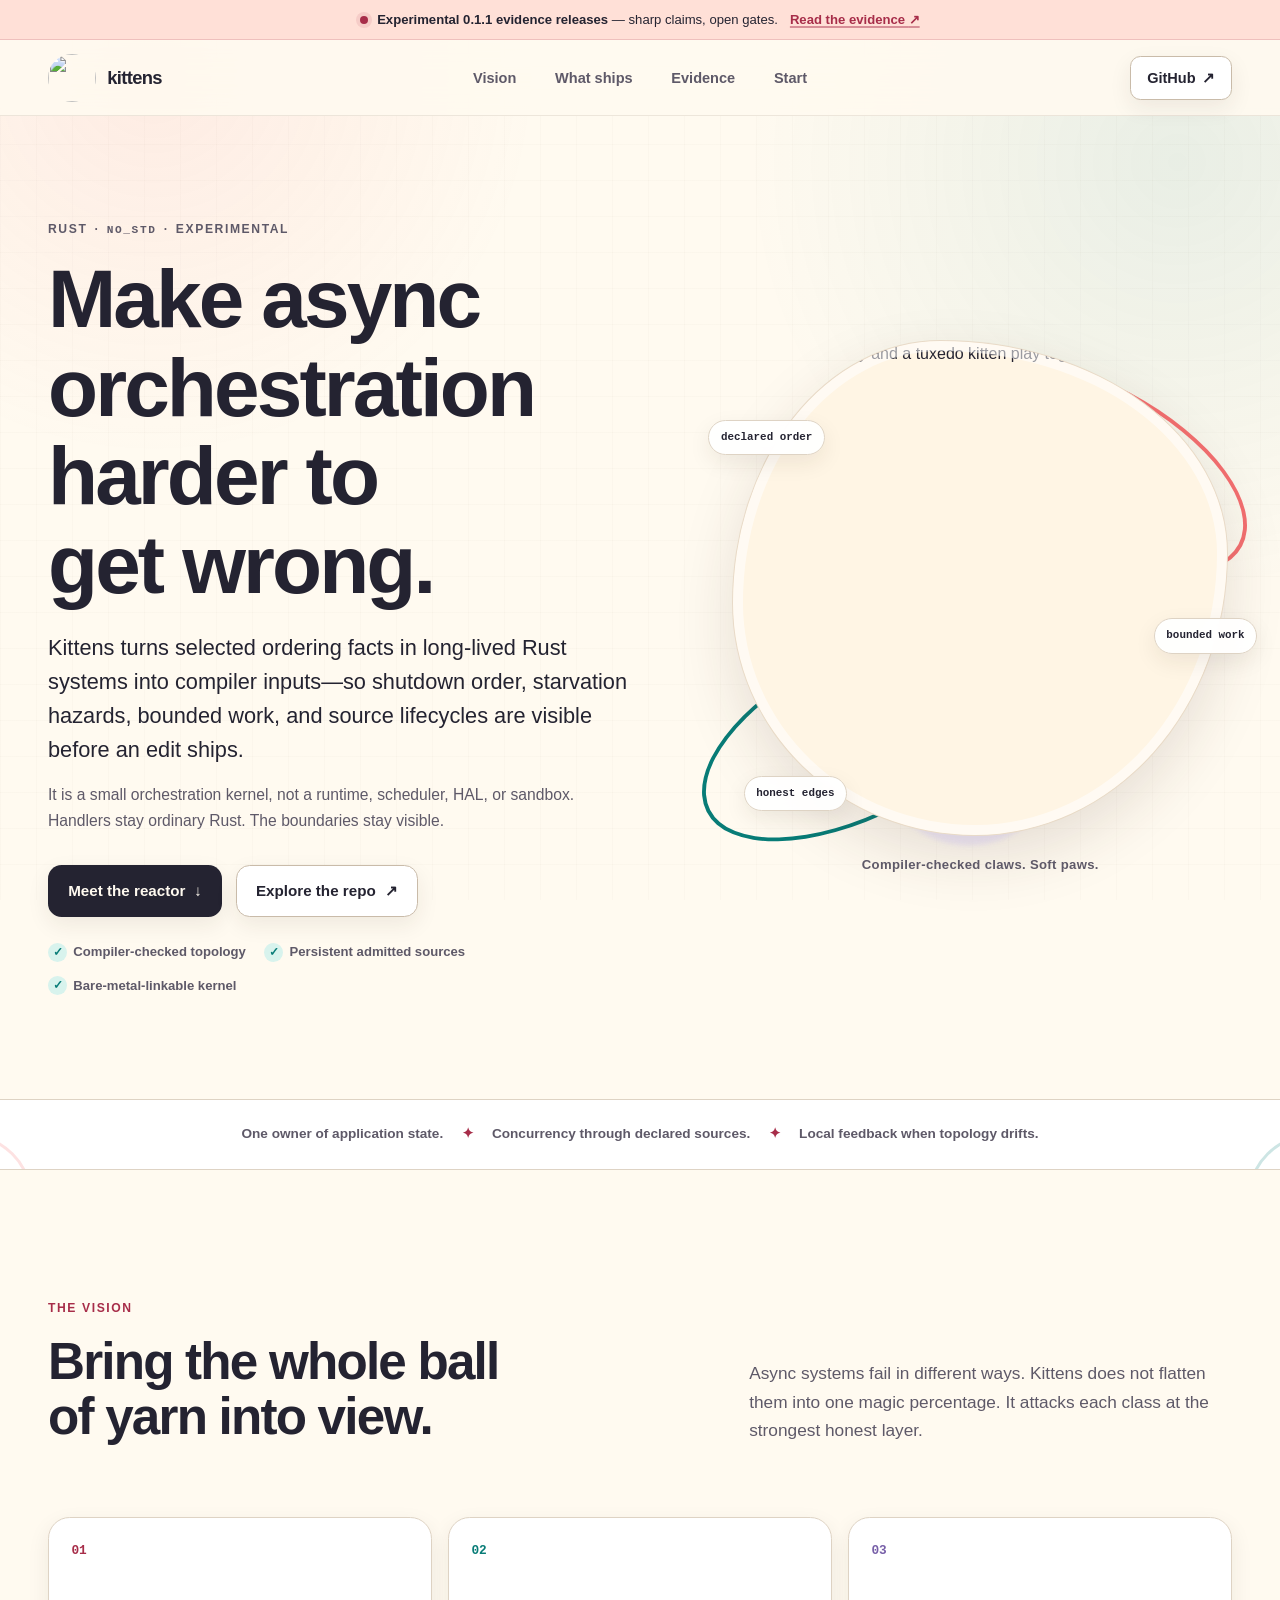
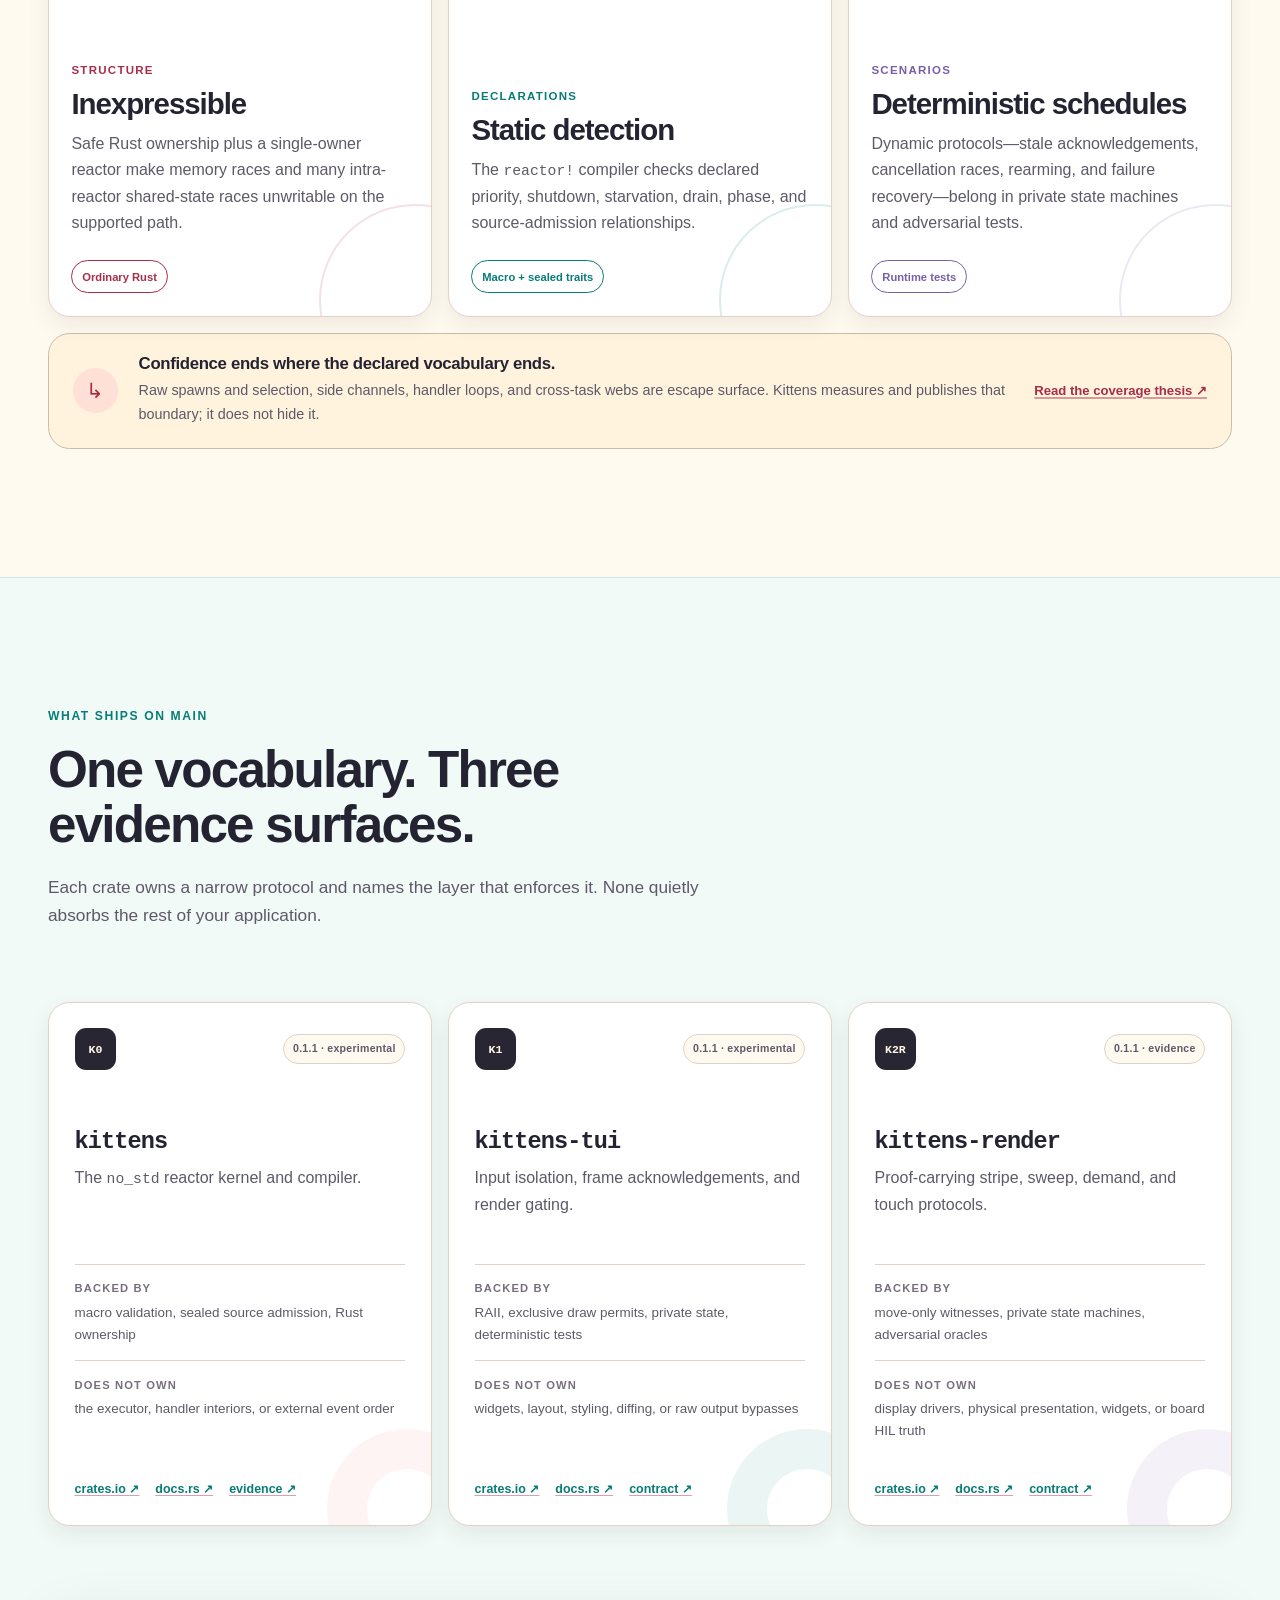
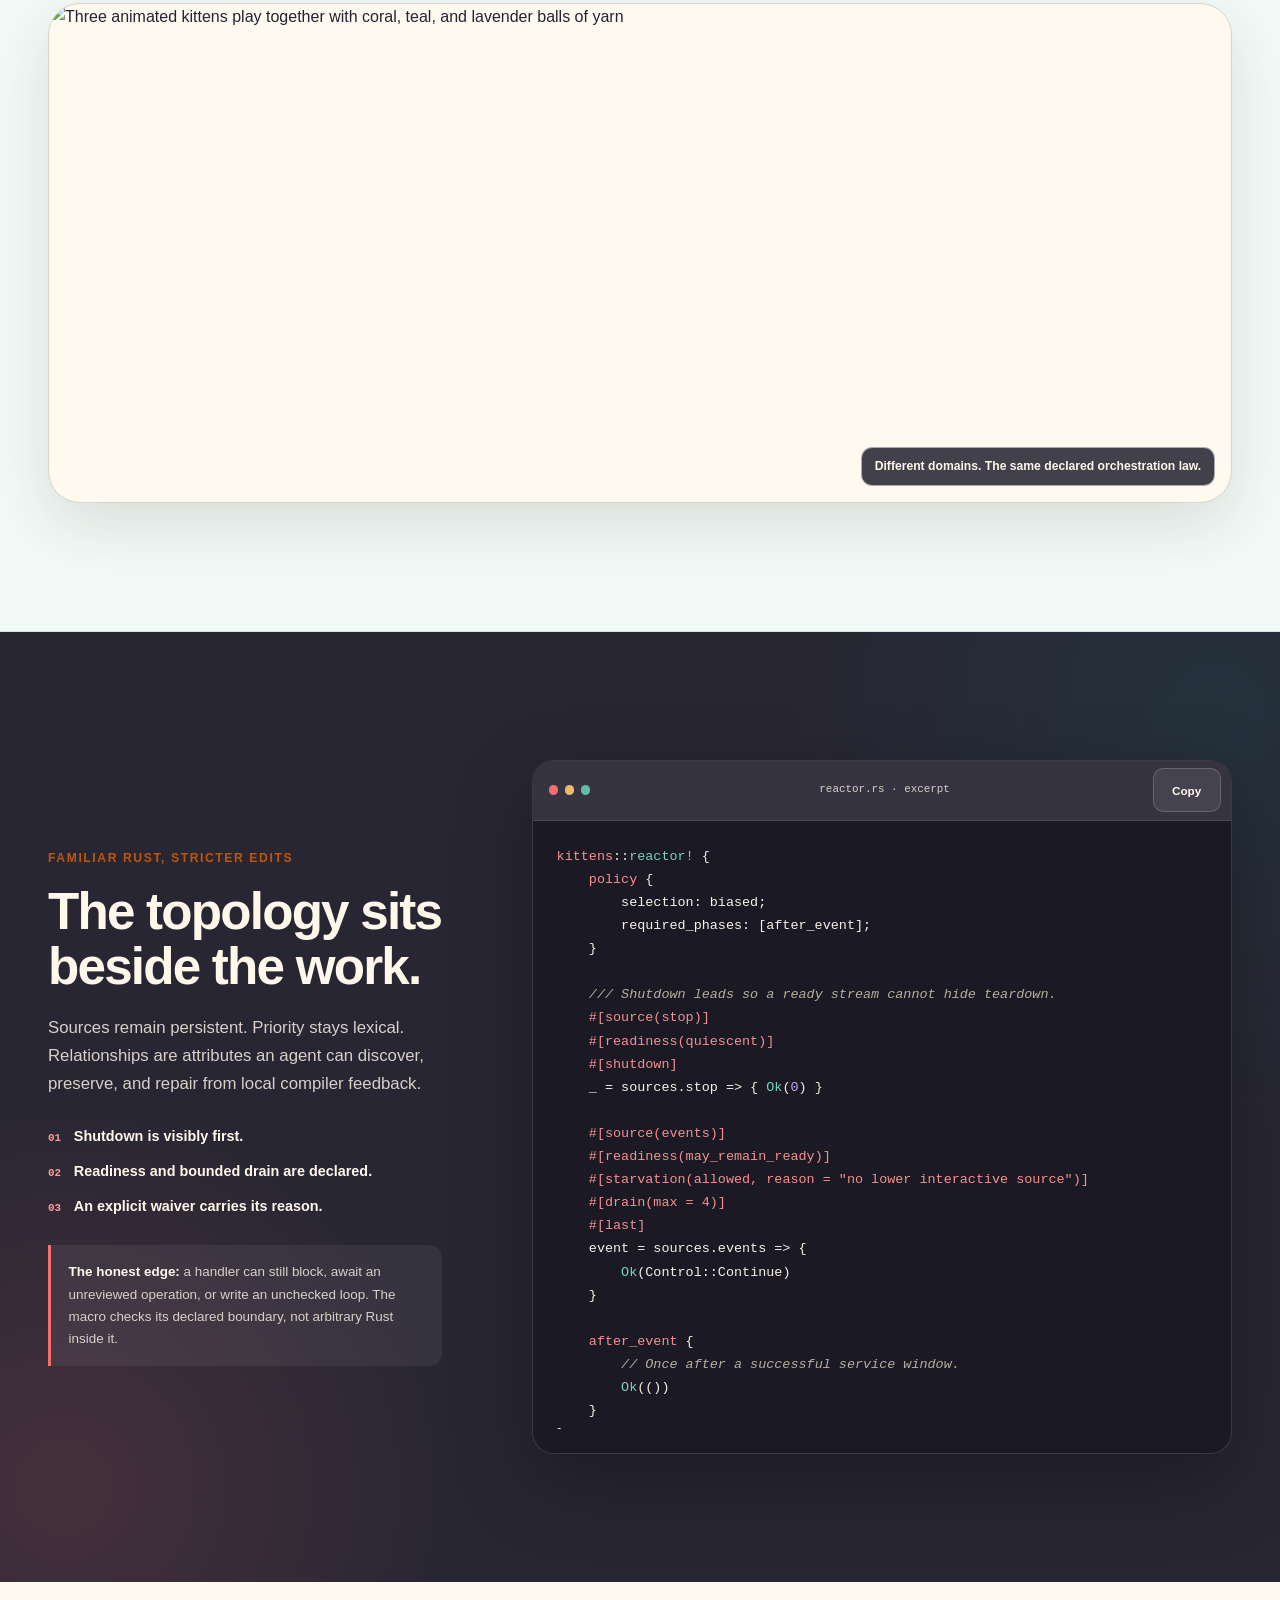
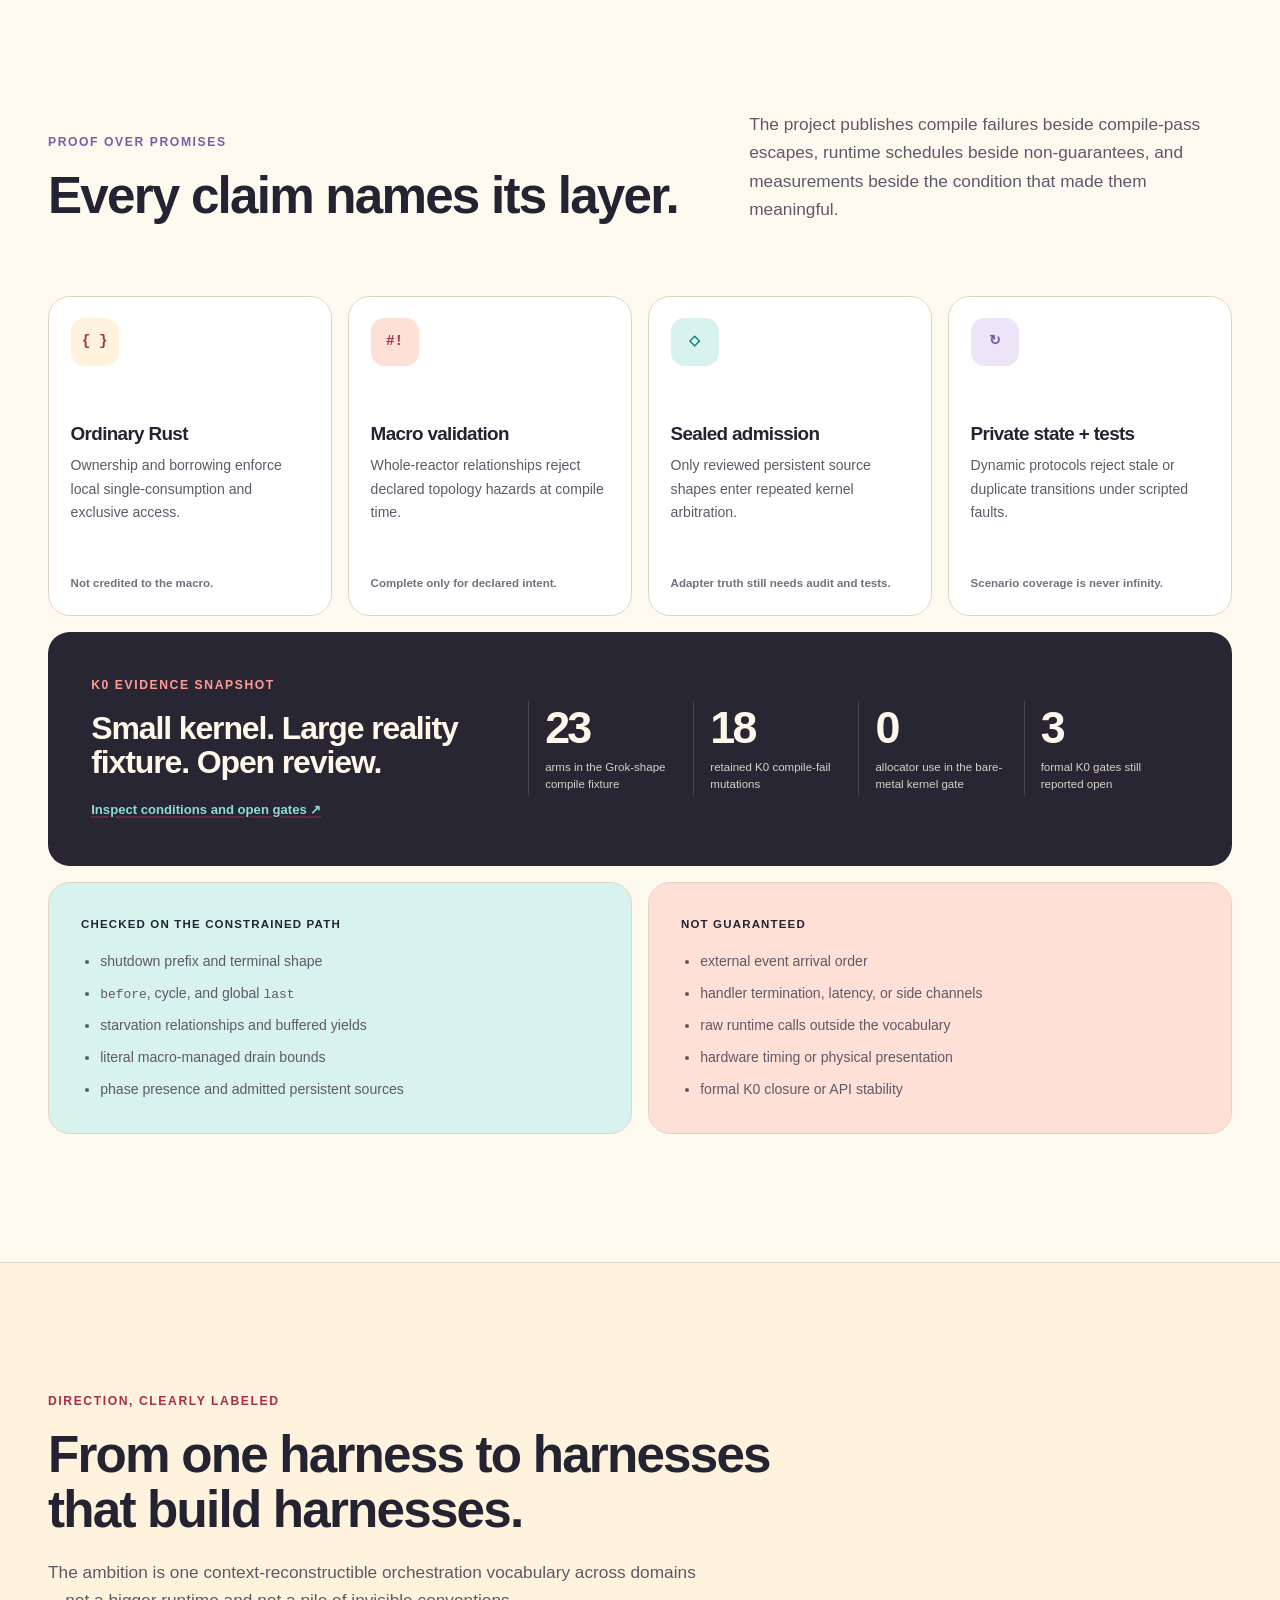
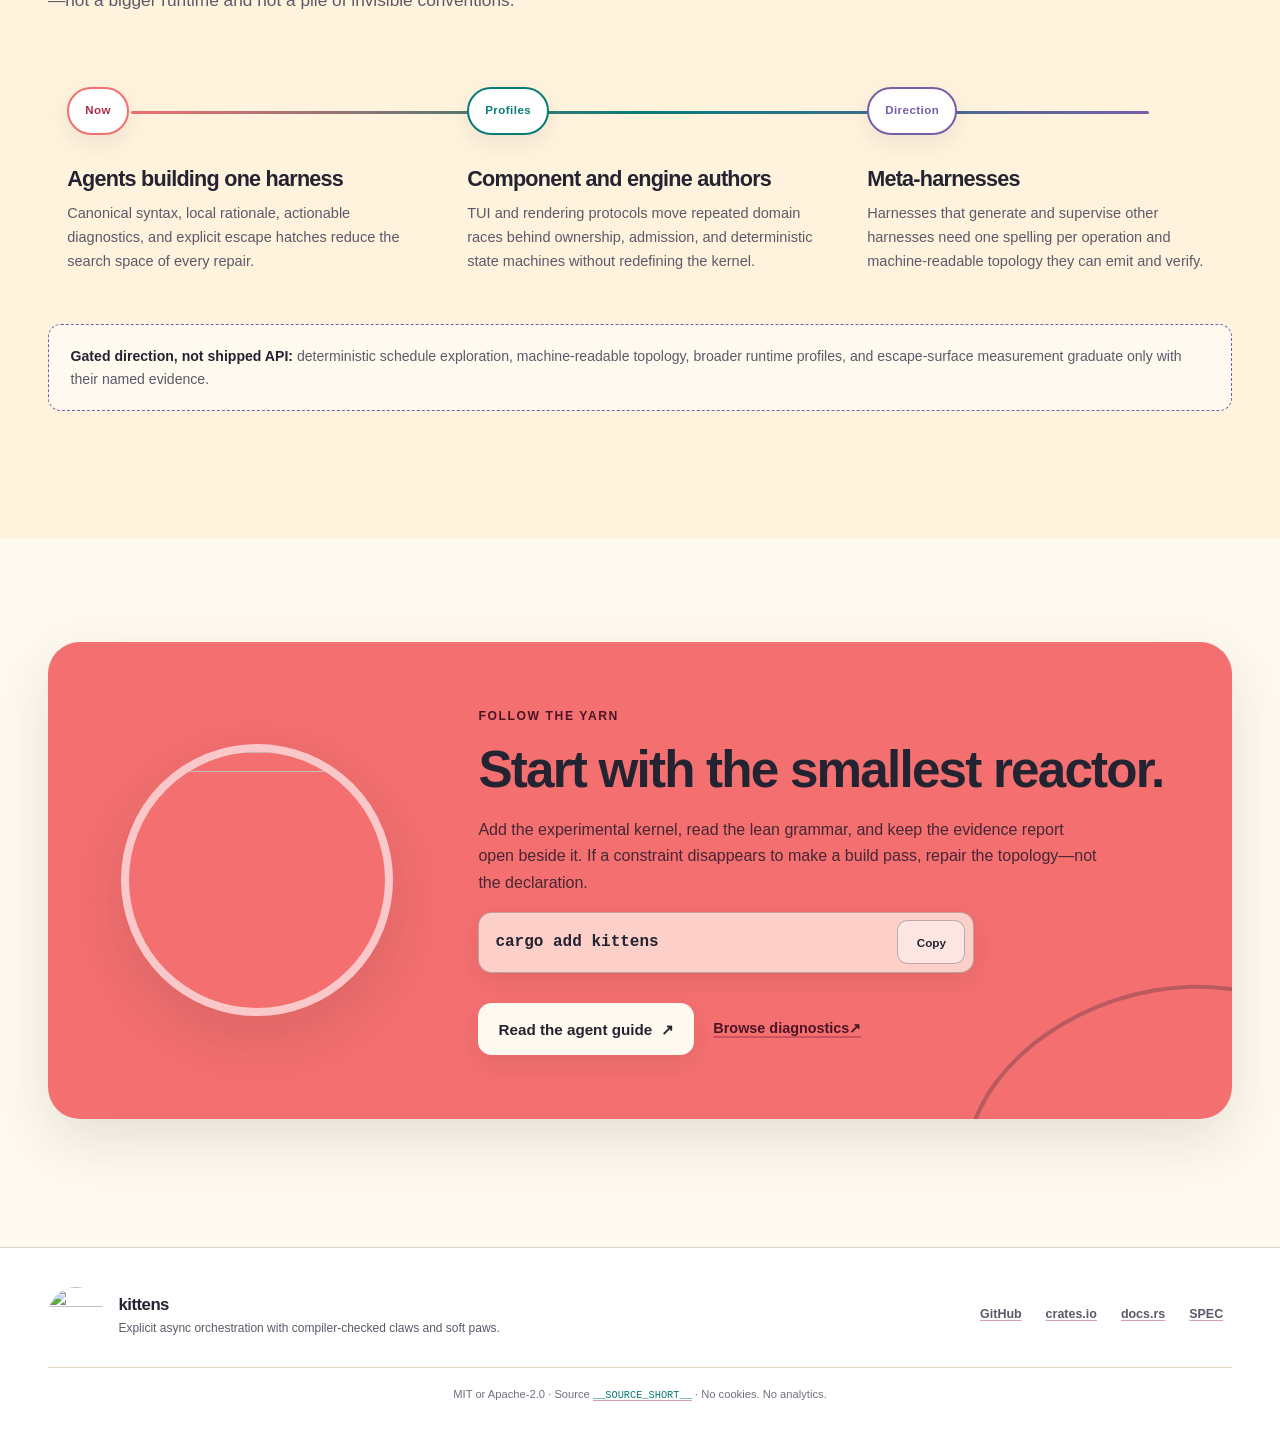
==== website/src/index.html @ 557fa1ec "docs: make Kittens' evidence boundary visible on the web" ====
<!DOCTYPE html>
<html lang="en">
  <head>
    <meta charset="utf-8">
    <meta name="viewport" content="width=device-width, initial-scale=1">
    <meta name="theme-color" content="#fff8ea">
    <meta name="color-scheme" content="light">
    <meta
      name="description"
      content="Kittens is an experimental no_std Rust SDK for explicit, compiler-checked async orchestration—with soft paws and an honest escape surface."
    >
    <meta name="robots" content="index,follow,max-image-preview:large">
    <link rel="canonical" href="https://gonzih.github.io/kittens-rs/">

    <meta property="og:type" content="website">
    <meta property="og:site_name" content="Kittens">
    <meta property="og:title" content="Kittens — Compiler-checked async orchestration">
    <meta
      property="og:description"
      content="Make selected async ordering defects harder to write, easier to catch, and honest at the edges."
    >
    <meta property="og:url" content="https://gonzih.github.io/kittens-rs/">
    <meta
      property="og:image"
      content="https://gonzih.github.io/kittens-rs/assets/kittens-social-card.png"
    >
    <meta
      property="og:image:alt"
      content="Kittens: compiler-checked async orchestration, illustrated with playful kittens and coral yarn"
    >
    <meta name="twitter:card" content="summary_large_image">
    <meta name="twitter:title" content="Kittens — Compiler-checked async orchestration">
    <meta
      name="twitter:description"
      content="Explicit orchestration law for long-lived Rust systems. Experimental, no_std, and evidence-led."
    >
    <meta
      name="twitter:image"
      content="https://gonzih.github.io/kittens-rs/assets/kittens-social-card.png"
    >

    <link rel="icon" type="image/webp" href="assets/kittens-logo.webp">
    <link rel="apple-touch-icon" href="assets/apple-touch-icon.png">
    <link rel="manifest" href="site.webmanifest">
    <link
      rel="preload"
      href="assets/kittens-logo.webp"
      as="image"
      type="image/webp"
      fetchpriority="high"
    >
    <link rel="stylesheet" href="styles.css">
    <script src="script.js" defer></script>

    <title>Kittens — Compiler-checked async orchestration in Rust</title>
  </head>
  <body>
    <a class="skip-link" href="#main-content">Skip to the good stuff</a>

    <div class="release-bar">
      <div class="release-bar__inner">
        <span class="release-bar__dot" aria-hidden="true"></span>
        <span><strong>Experimental 0.1.1 evidence releases</strong> — sharp claims, open gates.</span>
        <a href="https://github.com/Gonzih/kittens-rs/blob/main/K0-REPORT.md">
          Read the evidence <span aria-hidden="true">↗</span>
        </a>
      </div>
    </div>

    <header class="site-header">
      <nav class="nav shell" aria-label="Primary navigation">
        <a class="brand" href="#top" aria-label="Kittens home">
          <img src="assets/kittens-logo.webp" width="48" height="48" alt="">
          <span>kittens</span>
        </a>
        <div class="nav__links">
          <a href="#vision">Vision</a>
          <a href="#stack">What ships</a>
          <a href="#evidence">Evidence</a>
          <a href="#start">Start</a>
        </div>
        <a class="nav__github" href="https://github.com/Gonzih/kittens-rs">
          GitHub <span aria-hidden="true">↗</span>
        </a>
      </nav>
    </header>

    <main id="main-content">
      <section class="hero shell" id="top" aria-labelledby="hero-title">
        <div class="hero__copy">
          <p class="eyebrow">
            <span>Rust</span>
            <span aria-hidden="true">·</span>
            <span><code>no_std</code></span>
            <span aria-hidden="true">·</span>
            <span>experimental</span>
          </p>
          <h1 id="hero-title">Make async orchestration harder to get wrong.</h1>
          <p class="hero__lede">
            Kittens turns selected ordering facts in long-lived Rust systems into compiler
            inputs—so shutdown order, starvation hazards, bounded work, and source lifecycles
            are visible before an edit ships.
          </p>
          <p class="hero__qualifier">
            It is a small orchestration kernel, not a runtime, scheduler, HAL, or sandbox.
            Handlers stay ordinary Rust. The boundaries stay visible.
          </p>
          <div class="hero__actions">
            <a class="button button--primary" href="#start">
              Meet the reactor <span aria-hidden="true">↓</span>
            </a>
            <a class="button button--secondary" href="https://github.com/Gonzih/kittens-rs">
              Explore the repo <span aria-hidden="true">↗</span>
            </a>
          </div>
          <ul class="hero__proofs" aria-label="Project properties">
            <li><span aria-hidden="true">✓</span> Compiler-checked topology</li>
            <li><span aria-hidden="true">✓</span> Persistent admitted sources</li>
            <li><span aria-hidden="true">✓</span> Bare-metal-linkable kernel</li>
          </ul>
        </div>

        <figure class="hero-art">
          <div class="hero-art__halo" aria-hidden="true"></div>
          <div class="yarn-loop yarn-loop--coral" aria-hidden="true"></div>
          <div class="yarn-loop yarn-loop--teal" aria-hidden="true"></div>
          <div class="hero-art__frame">
            <img
              src="assets/kittens-logo.webp"
              width="640"
              height="640"
              alt="An orange tabby and a tuxedo kitten play together around a coral ball of yarn"
              fetchpriority="high"
              decoding="async"
            >
          </div>
          <span class="art-chip art-chip--one">declared order</span>
          <span class="art-chip art-chip--two">bounded work</span>
          <span class="art-chip art-chip--three">honest edges</span>
          <figcaption>Compiler-checked claws. Soft paws.</figcaption>
        </figure>
      </section>

      <section class="promise-strip" aria-label="Kittens in one line">
        <div class="shell promise-strip__inner">
          <span>One owner of application state.</span>
          <span aria-hidden="true">✦</span>
          <span>Concurrency through declared sources.</span>
          <span aria-hidden="true">✦</span>
          <span>Local feedback when topology drifts.</span>
        </div>
      </section>

      <section class="section coverage" id="vision" aria-labelledby="vision-title">
        <div class="shell">
          <div class="section-heading section-heading--split">
            <div>
              <p class="eyebrow eyebrow--coral">The vision</p>
              <h2 id="vision-title">Bring the whole ball of yarn into view.</h2>
            </div>
            <p>
              Async systems fail in different ways. Kittens does not flatten them into one
              magic percentage. It attacks each class at the strongest honest layer.
            </p>
          </div>

          <ol class="layer-list">
            <li class="layer-card layer-card--coral">
              <div class="layer-card__number" aria-hidden="true">01</div>
              <div class="layer-card__body">
                <p class="layer-card__kind">Structure</p>
                <h3>Inexpressible</h3>
                <p>
                  Safe Rust ownership plus a single-owner reactor make memory races and many
                  intra-reactor shared-state races unwritable on the supported path.
                </p>
              </div>
              <span class="layer-card__badge">Ordinary Rust</span>
            </li>
            <li class="layer-card layer-card--teal">
              <div class="layer-card__number" aria-hidden="true">02</div>
              <div class="layer-card__body">
                <p class="layer-card__kind">Declarations</p>
                <h3>Static detection</h3>
                <p>
                  The <code>reactor!</code> compiler checks declared priority, shutdown,
                  starvation, drain, phase, and source-admission relationships.
                </p>
              </div>
              <span class="layer-card__badge">Macro + sealed traits</span>
            </li>
            <li class="layer-card layer-card--lavender">
              <div class="layer-card__number" aria-hidden="true">03</div>
              <div class="layer-card__body">
                <p class="layer-card__kind">Scenarios</p>
                <h3>Deterministic schedules</h3>
                <p>
                  Dynamic protocols—stale acknowledgements, cancellation races, rearming,
                  and failure recovery—belong in private state machines and adversarial tests.
                </p>
              </div>
              <span class="layer-card__badge">Runtime tests</span>
            </li>
          </ol>

          <aside class="escape-note" aria-labelledby="escape-title">
            <div class="escape-note__mark" aria-hidden="true">↳</div>
            <div>
              <h3 id="escape-title">Confidence ends where the declared vocabulary ends.</h3>
              <p>
                Raw spawns and selection, side channels, handler loops, and cross-task webs are
                escape surface. Kittens measures and publishes that boundary; it does not hide it.
              </p>
            </div>
            <a href="https://github.com/Gonzih/kittens-rs/blob/main/SPEC.md#21-coverage-thesis-where-race-and-ordering-defects-go">
              Read the coverage thesis <span aria-hidden="true">↗</span>
            </a>
          </aside>
        </div>
      </section>

      <section class="section stack" id="stack" aria-labelledby="stack-title">
        <div class="shell">
          <div class="section-heading">
            <p class="eyebrow eyebrow--teal">What ships on main</p>
            <h2 id="stack-title">One vocabulary. Three evidence surfaces.</h2>
            <p>
              Each crate owns a narrow protocol and names the layer that enforces it. None
              quietly absorbs the rest of your application.
            </p>
          </div>

          <div class="crate-grid">
            <article class="crate-card crate-card--kernel">
              <div class="crate-card__topline">
                <span class="crate-card__index">K0</span>
                <span class="status-pill">0.1.1 · experimental</span>
              </div>
              <h3><code>kittens</code></h3>
              <p class="crate-card__role">The <code>no_std</code> reactor kernel and compiler.</p>
              <dl class="boundary-list">
                <div>
                  <dt>Backed by</dt>
                  <dd>macro validation, sealed source admission, Rust ownership</dd>
                </div>
                <div>
                  <dt>Does not own</dt>
                  <dd>the executor, handler interiors, or external event order</dd>
                </div>
              </dl>
              <div class="link-row">
                <a href="https://crates.io/crates/kittens">crates.io <span aria-hidden="true">↗</span></a>
                <a href="https://docs.rs/kittens">docs.rs <span aria-hidden="true">↗</span></a>
                <a href="https://github.com/Gonzih/kittens-rs/blob/main/K0-REPORT.md">evidence <span aria-hidden="true">↗</span></a>
              </div>
            </article>

            <article class="crate-card crate-card--tui">
              <div class="crate-card__topline">
                <span class="crate-card__index">K1</span>
                <span class="status-pill">0.1.1 · experimental</span>
              </div>
              <h3><code>kittens-tui</code></h3>
              <p class="crate-card__role">Input isolation, frame acknowledgements, and render gating.</p>
              <dl class="boundary-list">
                <div>
                  <dt>Backed by</dt>
                  <dd>RAII, exclusive draw permits, private state, deterministic tests</dd>
                </div>
                <div>
                  <dt>Does not own</dt>
                  <dd>widgets, layout, styling, diffing, or raw output bypasses</dd>
                </div>
              </dl>
              <div class="link-row">
                <a href="https://crates.io/crates/kittens-tui">crates.io <span aria-hidden="true">↗</span></a>
                <a href="https://docs.rs/kittens-tui">docs.rs <span aria-hidden="true">↗</span></a>
                <a href="https://github.com/Gonzih/kittens-rs/blob/main/crates/kittens-tui/SPEC.md">contract <span aria-hidden="true">↗</span></a>
              </div>
            </article>

            <article class="crate-card crate-card--render">
              <div class="crate-card__topline">
                <span class="crate-card__index">K2R</span>
                <span class="status-pill">0.1.1 · evidence</span>
              </div>
              <h3><code>kittens-render</code></h3>
              <p class="crate-card__role">Proof-carrying stripe, sweep, demand, and touch protocols.</p>
              <dl class="boundary-list">
                <div>
                  <dt>Backed by</dt>
                  <dd>move-only witnesses, private state machines, adversarial oracles</dd>
                </div>
                <div>
                  <dt>Does not own</dt>
                  <dd>display drivers, physical presentation, widgets, or board HIL truth</dd>
                </div>
              </dl>
              <div class="link-row">
                <a href="https://crates.io/crates/kittens-render">crates.io <span aria-hidden="true">↗</span></a>
                <a href="https://docs.rs/kittens-render">docs.rs <span aria-hidden="true">↗</span></a>
                <a href="https://github.com/Gonzih/kittens-rs/blob/main/crates/kittens-render/SPEC.md">contract <span aria-hidden="true">↗</span></a>
              </div>
            </article>
          </div>

          <figure class="banner-art">
            <img
              src="assets/kittens-yarn-banner.webp"
              width="1536"
              height="648"
              alt="Three animated kittens play together with coral, teal, and lavender balls of yarn"
              loading="lazy"
              decoding="async"
            >
            <figcaption>Different domains. The same declared orchestration law.</figcaption>
          </figure>
        </div>
      </section>

      <section class="section code-section" id="reactor" aria-labelledby="reactor-title">
        <div class="shell code-layout">
          <div class="code-copy">
            <p class="eyebrow eyebrow--orange">Familiar Rust, stricter edits</p>
            <h2 id="reactor-title">The topology sits beside the work.</h2>
            <p>
              Sources remain persistent. Priority stays lexical. Relationships are attributes
              an agent can discover, preserve, and repair from local compiler feedback.
            </p>
            <ul class="check-list">
              <li><span aria-hidden="true">01</span> Shutdown is visibly first.</li>
              <li><span aria-hidden="true">02</span> Readiness and bounded drain are declared.</li>
              <li><span aria-hidden="true">03</span> An explicit waiver carries its reason.</li>
            </ul>
            <p class="code-copy__edge">
              <strong>The honest edge:</strong> a handler can still block, await an unreviewed
              operation, or write an unchecked loop. The macro checks its declared boundary,
              not arbitrary Rust inside it.
            </p>
          </div>

          <div class="code-window">
            <div class="code-window__bar">
              <div class="window-dots" aria-hidden="true"><i></i><i></i><i></i></div>
              <span>reactor.rs · excerpt</span>
              <button
                class="copy-button"
                type="button"
                data-copy-target="reactor-code"
                aria-describedby="copy-status"
              >
                Copy
              </button>
            </div>
            <pre><code id="reactor-code"><span class="tok-key">kittens</span>::<span class="tok-fn">reactor!</span> {
    <span class="tok-key">policy</span> {
        selection: biased;
        required_phases: [after_event];
    }

    <span class="tok-comment">/// Shutdown leads so a ready stream cannot hide teardown.</span>
    <span class="tok-attr">#[source(stop)]</span>
    <span class="tok-attr">#[readiness(quiescent)]</span>
    <span class="tok-attr">#[shutdown]</span>
    _ = sources.stop =&gt; { <span class="tok-fn">Ok</span>(<span class="tok-num">0</span>) }

    <span class="tok-attr">#[source(events)]</span>
    <span class="tok-attr">#[readiness(may_remain_ready)]</span>
    <span class="tok-attr">#[starvation(allowed, reason = "no lower interactive source")]</span>
    <span class="tok-attr">#[drain(max = 4)]</span>
    <span class="tok-attr">#[last]</span>
    event = sources.events =&gt; {
        <span class="tok-fn">Ok</span>(Control::Continue)
    }

    <span class="tok-key">after_event</span> {
        <span class="tok-comment">// Once after a successful service window.</span>
        <span class="tok-fn">Ok</span>(())
    }
}</code></pre>
            <p class="copy-status" id="copy-status" aria-live="polite"></p>
          </div>
        </div>
      </section>

      <section class="section evidence" id="evidence" aria-labelledby="evidence-title">
        <div class="shell">
          <div class="section-heading section-heading--split">
            <div>
              <p class="eyebrow eyebrow--lavender">Proof over promises</p>
              <h2 id="evidence-title">Every claim names its layer.</h2>
            </div>
            <p>
              The project publishes compile failures beside compile-pass escapes, runtime
              schedules beside non-guarantees, and measurements beside the condition that made
              them meaningful.
            </p>
          </div>

          <div class="enforcement-grid">
            <article>
              <span class="enforcement-grid__icon" aria-hidden="true">{ }</span>
              <h3>Ordinary Rust</h3>
              <p>Ownership and borrowing enforce local single-consumption and exclusive access.</p>
              <small>Not credited to the macro.</small>
            </article>
            <article>
              <span class="enforcement-grid__icon" aria-hidden="true">#!</span>
              <h3>Macro validation</h3>
              <p>Whole-reactor relationships reject declared topology hazards at compile time.</p>
              <small>Complete only for declared intent.</small>
            </article>
            <article>
              <span class="enforcement-grid__icon" aria-hidden="true">◇</span>
              <h3>Sealed admission</h3>
              <p>Only reviewed persistent source shapes enter repeated kernel arbitration.</p>
              <small>Adapter truth still needs audit and tests.</small>
            </article>
            <article>
              <span class="enforcement-grid__icon" aria-hidden="true">↻</span>
              <h3>Private state + tests</h3>
              <p>Dynamic protocols reject stale or duplicate transitions under scripted faults.</p>
              <small>Scenario coverage is never infinity.</small>
            </article>
          </div>

          <div class="evidence-band">
            <div class="evidence-band__intro">
              <p class="eyebrow">K0 evidence snapshot</p>
              <h3>Small kernel. Large reality fixture. Open review.</h3>
              <a href="https://github.com/Gonzih/kittens-rs/blob/main/K0-REPORT.md">
                Inspect conditions and open gates <span aria-hidden="true">↗</span>
              </a>
            </div>
            <dl class="stat-grid">
              <div>
                <dt>23</dt>
                <dd>arms in the Grok-shape compile fixture</dd>
              </div>
              <div>
                <dt>18</dt>
                <dd>retained K0 compile-fail mutations</dd>
              </div>
              <div>
                <dt>0</dt>
                <dd>allocator use in the bare-metal kernel gate</dd>
              </div>
              <div>
                <dt>3</dt>
                <dd>formal K0 gates still reported open</dd>
              </div>
            </dl>
          </div>

          <div class="honest-grid">
            <div class="honest-grid__yes">
              <p class="mini-label">Checked on the constrained path</p>
              <ul>
                <li>shutdown prefix and terminal shape</li>
                <li><code>before</code>, cycle, and global <code>last</code></li>
                <li>starvation relationships and buffered yields</li>
                <li>literal macro-managed drain bounds</li>
                <li>phase presence and admitted persistent sources</li>
              </ul>
            </div>
            <div class="honest-grid__no">
              <p class="mini-label">Not guaranteed</p>
              <ul>
                <li>external event arrival order</li>
                <li>handler termination, latency, or side channels</li>
                <li>raw runtime calls outside the vocabulary</li>
                <li>hardware timing or physical presentation</li>
                <li>formal K0 closure or API stability</li>
              </ul>
            </div>
          </div>
        </div>
      </section>

      <section class="section horizons" id="horizons" aria-labelledby="horizons-title">
        <div class="shell">
          <div class="section-heading">
            <p class="eyebrow eyebrow--coral">Direction, clearly labeled</p>
            <h2 id="horizons-title">From one harness to harnesses that build harnesses.</h2>
            <p>
              The ambition is one context-reconstructible orchestration vocabulary across
              domains—not a bigger runtime and not a pile of invisible conventions.
            </p>
          </div>

          <ol class="horizon-list">
            <li>
              <span class="horizon-list__step">Now</span>
              <div>
                <h3>Agents building one harness</h3>
                <p>
                  Canonical syntax, local rationale, actionable diagnostics, and explicit
                  escape hatches reduce the search space of every repair.
                </p>
              </div>
            </li>
            <li>
              <span class="horizon-list__step">Profiles</span>
              <div>
                <h3>Component and engine authors</h3>
                <p>
                  TUI and rendering protocols move repeated domain races behind ownership,
                  admission, and deterministic state machines without redefining the kernel.
                </p>
              </div>
            </li>
            <li>
              <span class="horizon-list__step">Direction</span>
              <div>
                <h3>Meta-harnesses</h3>
                <p>
                  Harnesses that generate and supervise other harnesses need one spelling per
                  operation and machine-readable topology they can emit and verify.
                </p>
              </div>
            </li>
          </ol>

          <div class="direction-note">
            <strong>Gated direction, not shipped API:</strong>
            deterministic schedule exploration, machine-readable topology, broader runtime
            profiles, and escape-surface measurement graduate only with their named evidence.
          </div>
        </div>
      </section>

      <section class="section start" id="start" aria-labelledby="start-title">
        <div class="shell start-card">
          <div class="start-card__art" aria-hidden="true">
            <img src="assets/kittens-logo.webp" width="220" height="220" alt="" loading="lazy">
          </div>
          <div class="start-card__copy">
            <p class="eyebrow">Follow the yarn</p>
            <h2 id="start-title">Start with the smallest reactor.</h2>
            <p>
              Add the experimental kernel, read the lean grammar, and keep the evidence report
              open beside it. If a constraint disappears to make a build pass, repair the
              topology—not the declaration.
            </p>
            <div class="install-command">
              <code id="install-code">cargo add kittens</code>
              <button
                class="copy-button copy-button--light"
                type="button"
                data-copy-target="install-code"
                aria-describedby="install-copy-status"
              >
                Copy
              </button>
            </div>
            <p class="copy-status copy-status--light" id="install-copy-status" aria-live="polite"></p>
            <div class="start-card__links">
              <a class="button button--cream" href="https://github.com/Gonzih/kittens-rs/blob/main/docs/agent-guide.md">
                Read the agent guide <span aria-hidden="true">↗</span>
              </a>
              <a class="text-link" href="https://github.com/Gonzih/kittens-rs/blob/main/docs/diagnostics.md">
                Browse diagnostics <span aria-hidden="true">↗</span>
              </a>
            </div>
          </div>
        </div>
      </section>
    </main>

    <footer class="site-footer">
      <div class="shell footer-grid">
        <div class="footer-brand">
          <img src="assets/kittens-logo.webp" width="56" height="56" alt="">
          <div>
            <strong>kittens</strong>
            <span>Explicit async orchestration with compiler-checked claws and soft paws.</span>
          </div>
        </div>
        <nav class="footer-links" aria-label="Project links">
          <a href="https://github.com/Gonzih/kittens-rs">GitHub</a>
          <a href="https://crates.io/crates/kittens">crates.io</a>
          <a href="https://docs.rs/kittens">docs.rs</a>
          <a href="https://github.com/Gonzih/kittens-rs/blob/main/SPEC.md">SPEC</a>
        </nav>
        <p class="footer-meta">
          MIT or Apache-2.0 · Source
          <a href="https://github.com/Gonzih/kittens-rs/commit/__SOURCE_SHA__"><code>__SOURCE_SHORT__</code></a>
          · No cookies. No analytics.
        </p>
      </div>
    </footer>
  </body>
</html>
---- website/src/styles.css ----
:root {
  --paper: #fffaf0;
  --paper-warm: #fff3de;
  --paper-cool: #f1faf7;
  --surface: #ffffff;
  --ink: #242331;
  --ink-soft: #5e5968;
  --ink-faint: #776f7d;
  --line: #ded3c4;
  --line-strong: #c9bba9;
  --coral: #f36f70;
  --coral-soft: #ffe0d7;
  --coral-deep: #a72d49;
  --teal: #087c77;
  --teal-soft: #d8f3ed;
  --lavender: #775fa8;
  --lavender-soft: #ece4f7;
  --orange: #bd570d;
  --orange-soft: #ffe2bd;
  --night: #282633;
  --night-soft: #373442;
  --night-text: #fff8ea;
  --night-muted: #d8d0c7;
  --shadow-sm: 0 8px 22px rgb(53 38 27 / 8%);
  --shadow-md: 0 22px 60px rgb(58 40 29 / 13%);
  --radius-sm: 0.8rem;
  --radius-md: 1.35rem;
  --radius-lg: 2rem;
  --shell: 74rem;
  --font-sans: ui-sans-serif, -apple-system, BlinkMacSystemFont, "Segoe UI", sans-serif;
  --font-mono: "SFMono-Regular", Consolas, "Liberation Mono", monospace;
}

*,
*::before,
*::after {
  box-sizing: border-box;
}

html {
  scroll-behavior: smooth;
  scroll-padding-top: 6.5rem;
}

body {
  margin: 0;
  overflow-x: hidden;
  background: var(--paper);
  color: var(--ink);
  font-family: var(--font-sans);
  font-size: 1rem;
  line-height: 1.65;
  text-rendering: optimizeLegibility;
  -webkit-font-smoothing: antialiased;
}

body::before {
  position: fixed;
  z-index: -2;
  inset: 0;
  background-image:
    radial-gradient(circle at 12% 8%, rgb(243 111 112 / 10%), transparent 24rem),
    radial-gradient(circle at 92% 18%, rgb(8 124 119 / 9%), transparent 27rem),
    linear-gradient(rgb(79 62 49 / 2%) 1px, transparent 1px),
    linear-gradient(90deg, rgb(79 62 49 / 2%) 1px, transparent 1px);
  background-size: auto, auto, 36px 36px, 36px 36px;
  content: "";
  pointer-events: none;
}

img {
  display: block;
  max-width: 100%;
  height: auto;
}

a {
  color: inherit;
  text-decoration-color: rgb(167 45 73 / 45%);
  text-decoration-thickness: 0.12em;
  text-underline-offset: 0.18em;
}

a:hover {
  text-decoration-color: currentColor;
}

button,
a {
  -webkit-tap-highlight-color: transparent;
}

button {
  font: inherit;
}

:focus-visible {
  outline: 3px solid var(--teal);
  outline-offset: 4px;
}

::selection {
  background: var(--coral-soft);
  color: var(--ink);
}

code {
  font-family: var(--font-mono);
  font-size: 0.92em;
}

h1,
h2,
h3,
p {
  margin-top: 0;
}

h1,
h2,
h3 {
  line-height: 1.08;
  letter-spacing: -0.035em;
  text-wrap: balance;
}

h1 {
  max-width: 12ch;
  margin-bottom: 1.4rem;
  font-size: clamp(3rem, 6.4vw, 6.35rem);
  font-weight: 820;
}

h2 {
  margin-bottom: 1.25rem;
  font-size: clamp(2.25rem, 4vw, 4.35rem);
  font-weight: 800;
}

h3 {
  font-size: 1.35rem;
}

.shell {
  width: min(calc(100% - 2.5rem), var(--shell));
  margin-inline: auto;
}

.section {
  position: relative;
  padding-block: clamp(5.5rem, 10vw, 9rem);
  scroll-margin-top: 6.5rem;
}

.skip-link {
  position: fixed;
  z-index: 1000;
  top: 0.75rem;
  left: 0.75rem;
  min-height: 44px;
  padding: 0.65rem 1rem;
  border: 2px solid var(--ink);
  border-radius: 0.7rem;
  background: var(--paper);
  color: var(--ink);
  font-weight: 750;
  transform: translateY(-160%);
}

.skip-link:focus {
  transform: translateY(0);
}

.release-bar {
  position: relative;
  z-index: 30;
  border-bottom: 1px solid rgb(167 45 73 / 18%);
  background: var(--coral-soft);
  color: var(--ink);
  font-size: 0.82rem;
}

.release-bar__inner {
  display: flex;
  align-items: center;
  justify-content: center;
  min-height: 2.45rem;
  gap: 0.55rem;
  padding: 0.35rem 1rem;
  text-align: center;
}

.release-bar__inner a {
  margin-left: 0.2rem;
  color: var(--coral-deep);
  font-weight: 750;
}

.release-bar__dot {
  width: 0.5rem;
  height: 0.5rem;
  flex: 0 0 auto;
  border-radius: 999px;
  background: var(--coral-deep);
  box-shadow: 0 0 0 4px rgb(167 45 73 / 10%);
}

.site-header {
  position: sticky;
  z-index: 25;
  top: 0;
  border-bottom: 1px solid rgb(94 72 54 / 11%);
  background: rgb(255 250 240 / 90%);
  backdrop-filter: blur(18px) saturate(1.25);
}

.nav {
  display: grid;
  grid-template-columns: 1fr auto 1fr;
  align-items: center;
  min-height: 4.7rem;
  gap: 1.25rem;
}

.brand {
  display: inline-flex;
  align-items: center;
  justify-self: start;
  min-height: 48px;
  gap: 0.7rem;
  color: var(--ink);
  font-size: 1.15rem;
  font-weight: 840;
  letter-spacing: -0.035em;
  text-decoration: none;
}

.brand img {
  width: 48px;
  height: 48px;
  border-radius: 50%;
  object-fit: cover;
}

.nav__links {
  display: flex;
  align-items: center;
  justify-content: center;
  gap: clamp(0.3rem, 1.4vw, 1.35rem);
}

.nav__links a,
.nav__github {
  display: inline-flex;
  align-items: center;
  min-height: 44px;
  padding-inline: 0.65rem;
  border-radius: 0.65rem;
  color: var(--ink-soft);
  font-size: 0.91rem;
  font-weight: 700;
  text-decoration: none;
}

.nav__links a:hover {
  background: var(--paper-warm);
  color: var(--ink);
}

.nav__github {
  justify-self: end;
  gap: 0.4rem;
  padding-inline: 1rem;
  border: 1px solid var(--line-strong);
  background: var(--surface);
  color: var(--ink);
  box-shadow: var(--shadow-sm);
}

.nav__github:hover {
  border-color: var(--ink);
}

.hero {
  position: relative;
  display: grid;
  grid-template-columns: minmax(0, 1.08fr) minmax(21rem, 0.92fr);
  align-items: center;
  min-height: min(53rem, calc(100svh - 7rem));
  gap: clamp(2rem, 7vw, 6.5rem);
  padding-block: clamp(4.5rem, 8vw, 7.75rem);
}

.hero__copy {
  position: relative;
  z-index: 3;
}

.eyebrow {
  display: flex;
  align-items: center;
  flex-wrap: wrap;
  gap: 0.45rem;
  margin-bottom: 1rem;
  color: var(--ink-soft);
  font-size: 0.76rem;
  font-weight: 820;
  letter-spacing: 0.13em;
  text-transform: uppercase;
}

.eyebrow--coral {
  color: var(--coral-deep);
}

.eyebrow--teal {
  color: var(--teal);
}

.eyebrow--lavender {
  color: var(--lavender);
}

.eyebrow--orange {
  color: var(--orange);
}

.hero__lede {
  max-width: 41rem;
  margin-bottom: 1rem;
  color: var(--ink);
  font-size: clamp(1.15rem, 1.7vw, 1.43rem);
  line-height: 1.55;
}

.hero__qualifier {
  max-width: 39rem;
  margin-bottom: 1.9rem;
  color: var(--ink-soft);
  font-size: 0.98rem;
}

.hero__actions {
  display: flex;
  align-items: center;
  flex-wrap: wrap;
  gap: 0.85rem;
}

.button {
  display: inline-flex;
  align-items: center;
  justify-content: center;
  min-height: 48px;
  gap: 0.55rem;
  padding: 0.78rem 1.2rem;
  border: 1px solid transparent;
  border-radius: 0.85rem;
  font-size: 0.95rem;
  font-weight: 780;
  text-decoration: none;
  box-shadow: var(--shadow-sm);
}

.button--primary {
  background: var(--ink);
  color: var(--paper);
}

.button--primary:hover {
  background: #111019;
}

.button--secondary {
  border-color: var(--line-strong);
  background: var(--surface);
  color: var(--ink);
}

.button--secondary:hover {
  border-color: var(--coral-deep);
  background: var(--coral-soft);
}

.button--cream {
  background: var(--paper);
  color: var(--ink);
}

.button--cream:hover {
  background: var(--coral-soft);
}

.hero__proofs {
  display: flex;
  align-items: center;
  flex-wrap: wrap;
  gap: 0.75rem 1.15rem;
  margin: 1.55rem 0 0;
  padding: 0;
  color: var(--ink-soft);
  font-size: 0.82rem;
  font-weight: 680;
  list-style: none;
}

.hero__proofs li {
  display: flex;
  align-items: center;
  gap: 0.38rem;
}

.hero__proofs span {
  display: grid;
  width: 1.2rem;
  height: 1.2rem;
  place-items: center;
  border-radius: 50%;
  background: var(--teal-soft);
  color: var(--teal);
  font-size: 0.72rem;
}

.hero-art {
  position: relative;
  z-index: 1;
  display: grid;
  align-items: center;
  justify-items: center;
  width: min(100%, 34rem);
  margin: 0 auto;
}

.hero-art__frame {
  position: relative;
  z-index: 2;
  overflow: hidden;
  width: min(100%, 31rem);
  border: 1px solid rgb(128 98 72 / 18%);
  border-radius: 42% 58% 51% 49% / 53% 43% 57% 47%;
  background: #fff5e4;
  box-shadow: var(--shadow-md);
}

.hero-art__frame::after {
  position: absolute;
  inset: 0;
  border: 0.65rem solid rgb(255 255 255 / 54%);
  border-radius: inherit;
  content: "";
  pointer-events: none;
}

.hero-art__frame img {
  width: 100%;
}

.hero-art__halo {
  position: absolute;
  z-index: -1;
  width: 112%;
  aspect-ratio: 1;
  border-radius: 50%;
  background:
    radial-gradient(circle at 30% 26%, var(--coral-soft) 0 13%, transparent 14%),
    radial-gradient(circle at 72% 35%, var(--teal-soft) 0 15%, transparent 16%),
    radial-gradient(circle at 48% 76%, var(--lavender-soft) 0 17%, transparent 18%);
  filter: blur(2px);
  opacity: 0.82;
}

.hero-art figcaption {
  z-index: 4;
  margin-top: 1.15rem;
  color: var(--ink-soft);
  font-size: 0.82rem;
  font-weight: 720;
  letter-spacing: 0.025em;
}

.yarn-loop {
  position: absolute;
  z-index: 1;
  width: 68%;
  height: 31%;
  border: 4px solid;
  border-radius: 50%;
  pointer-events: none;
}

.yarn-loop--coral {
  top: 8%;
  right: -6%;
  border-color: var(--coral);
  transform: rotate(28deg);
}

.yarn-loop--teal {
  bottom: 11%;
  left: -8%;
  border-color: var(--teal);
  transform: rotate(-27deg);
}

.art-chip {
  position: absolute;
  z-index: 5;
  padding: 0.48rem 0.72rem;
  border: 1px solid var(--line);
  border-radius: 999px;
  background: rgb(255 255 255 / 92%);
  color: var(--ink);
  font-family: var(--font-mono);
  font-size: 0.68rem;
  font-weight: 700;
  box-shadow: var(--shadow-sm);
  backdrop-filter: blur(8px);
}

.art-chip--one {
  top: 15%;
  left: -4%;
}

.art-chip--two {
  top: 52%;
  right: -5%;
}

.art-chip--three {
  bottom: 12%;
  left: 3%;
}

.promise-strip {
  position: relative;
  overflow: hidden;
  border-block: 1px solid var(--line);
  background: var(--surface);
}

.promise-strip::before,
.promise-strip::after {
  position: absolute;
  top: 50%;
  width: 8rem;
  height: 8rem;
  border: 3px solid var(--coral);
  border-radius: 50%;
  content: "";
  opacity: 0.2;
  pointer-events: none;
}

.promise-strip::before {
  left: -6rem;
}

.promise-strip::after {
  right: -6rem;
  border-color: var(--teal);
}

.promise-strip__inner {
  display: flex;
  align-items: center;
  justify-content: center;
  flex-wrap: wrap;
  min-height: 4.3rem;
  gap: 0.75rem 1.15rem;
  padding-block: 0.8rem;
  color: var(--ink-soft);
  font-size: 0.85rem;
  font-weight: 700;
  text-align: center;
}

.promise-strip__inner span:nth-child(even) {
  color: var(--coral-deep);
}

.section-heading {
  max-width: 50rem;
  margin-bottom: clamp(2.7rem, 6vw, 4.5rem);
}

.section-heading > p:last-child,
.section-heading--split > p {
  max-width: 41rem;
  margin-bottom: 0;
  color: var(--ink-soft);
  font-size: 1.08rem;
}

.section-heading--split {
  display: grid;
  grid-template-columns: minmax(0, 1.15fr) minmax(19rem, 0.85fr);
  align-items: end;
  max-width: none;
  gap: 3rem;
}

.section-heading--split h2 {
  margin-bottom: 0;
}

.layer-list {
  display: grid;
  grid-template-columns: repeat(3, minmax(0, 1fr));
  gap: 1rem;
  margin: 0;
  padding: 0;
  list-style: none;
}

.layer-card {
  position: relative;
  display: flex;
  min-height: 25rem;
  flex-direction: column;
  padding: 1.4rem;
  overflow: hidden;
  border: 1px solid var(--line);
  border-radius: var(--radius-md);
  background: var(--surface);
  box-shadow: var(--shadow-sm);
}

.layer-card::before {
  position: absolute;
  width: 12rem;
  height: 12rem;
  right: -5rem;
  bottom: -5rem;
  border: 2px solid currentColor;
  border-radius: 50%;
  content: "";
  opacity: 0.14;
}

.layer-card--coral {
  color: var(--coral-deep);
}

.layer-card--teal {
  color: var(--teal);
}

.layer-card--lavender {
  color: var(--lavender);
}

.layer-card__number {
  margin-bottom: auto;
  font-family: var(--font-mono);
  font-size: 0.8rem;
  font-weight: 800;
}

.layer-card__kind {
  margin-bottom: 0.5rem;
  font-size: 0.72rem;
  font-weight: 800;
  letter-spacing: 0.11em;
  text-transform: uppercase;
}

.layer-card h3 {
  margin-bottom: 0.7rem;
  color: var(--ink);
  font-size: clamp(1.65rem, 2.3vw, 2.25rem);
}

.layer-card__body > p:last-child {
  margin-bottom: 1.5rem;
  color: var(--ink-soft);
}

.layer-card__badge {
  align-self: flex-start;
  padding: 0.38rem 0.62rem;
  border: 1px solid currentColor;
  border-radius: 999px;
  font-size: 0.7rem;
  font-weight: 780;
}

.escape-note {
  display: grid;
  grid-template-columns: auto minmax(0, 1fr) auto;
  align-items: center;
  gap: 1.3rem;
  margin-top: 1rem;
  padding: 1.35rem 1.5rem;
  border: 1px solid var(--line-strong);
  border-radius: var(--radius-md);
  background: var(--paper-warm);
}

.escape-note__mark {
  display: grid;
  width: 2.8rem;
  height: 2.8rem;
  place-items: center;
  border-radius: 50%;
  background: var(--coral-soft);
  color: var(--coral-deep);
  font-size: 1.3rem;
}

.escape-note h3 {
  margin-bottom: 0.35rem;
  font-size: 1.05rem;
  letter-spacing: -0.02em;
}

.escape-note p {
  margin: 0;
  color: var(--ink-soft);
  font-size: 0.9rem;
}

.escape-note > a {
  color: var(--coral-deep);
  font-size: 0.82rem;
  font-weight: 780;
  white-space: nowrap;
}

.stack {
  border-block: 1px solid rgb(8 124 119 / 14%);
  background: var(--paper-cool);
}

.crate-grid {
  display: grid;
  grid-template-columns: repeat(3, minmax(0, 1fr));
  gap: 1rem;
}

.crate-card {
  position: relative;
  display: flex;
  min-height: 32rem;
  flex-direction: column;
  padding: 1.6rem;
  overflow: hidden;
  border: 1px solid var(--line);
  border-radius: var(--radius-md);
  background: var(--surface);
  box-shadow: var(--shadow-sm);
}

.crate-card::after {
  position: absolute;
  right: -3.5rem;
  bottom: -4rem;
  width: 10rem;
  height: 10rem;
  border: 2.5rem solid;
  border-radius: 50%;
  content: "";
  opacity: 0.08;
}

.crate-card--kernel::after {
  color: var(--coral);
}

.crate-card--tui::after {
  color: var(--teal);
}

.crate-card--render::after {
  color: var(--lavender);
}

.crate-card__topline {
  display: flex;
  align-items: center;
  justify-content: space-between;
  gap: 0.8rem;
  margin-bottom: 3.5rem;
}

.crate-card__index {
  display: grid;
  min-width: 2.6rem;
  min-height: 2.6rem;
  place-items: center;
  padding-inline: 0.55rem;
  border-radius: 0.7rem;
  background: var(--night);
  color: var(--night-text);
  font-family: var(--font-mono);
  font-size: 0.72rem;
  font-weight: 800;
}

.status-pill {
  padding: 0.3rem 0.55rem;
  border: 1px solid var(--line);
  border-radius: 999px;
  background: var(--paper);
  color: var(--ink-soft);
  font-size: 0.66rem;
  font-weight: 780;
  letter-spacing: 0.025em;
}

.crate-card h3 {
  margin-bottom: 0.7rem;
  font-size: clamp(1.45rem, 2vw, 1.9rem);
}

.crate-card__role {
  min-height: 4.9rem;
  margin-bottom: 1.25rem;
  color: var(--ink-soft);
}

.boundary-list {
  margin: 0;
}

.boundary-list > div {
  padding-block: 0.9rem;
  border-top: 1px solid var(--line);
}

.boundary-list dt {
  margin-bottom: 0.25rem;
  color: var(--ink-faint);
  font-size: 0.7rem;
  font-weight: 820;
  letter-spacing: 0.1em;
  text-transform: uppercase;
}

.boundary-list dd {
  margin: 0;
  color: var(--ink-soft);
  font-size: 0.84rem;
}

.link-row {
  position: relative;
  z-index: 1;
  display: flex;
  flex-wrap: wrap;
  gap: 0.7rem 1rem;
  margin-top: auto;
  padding-top: 1.35rem;
}

.link-row a {
  color: var(--teal);
  font-size: 0.78rem;
  font-weight: 780;
}

.banner-art {
  position: relative;
  margin: clamp(3rem, 6vw, 5rem) 0 0;
  overflow: hidden;
  border: 1px solid var(--line);
  border-radius: var(--radius-lg);
  background: var(--paper);
  box-shadow: var(--shadow-md);
}

.banner-art img {
  width: 100%;
}

.banner-art figcaption {
  position: absolute;
  right: 1rem;
  bottom: 1rem;
  max-width: calc(100% - 2rem);
  padding: 0.55rem 0.8rem;
  border: 1px solid rgb(255 255 255 / 55%);
  border-radius: 0.7rem;
  background: rgb(40 38 51 / 88%);
  color: var(--night-text);
  font-size: 0.76rem;
  font-weight: 720;
  backdrop-filter: blur(10px);
}

.code-section {
  overflow: hidden;
  background: var(--night);
  color: var(--night-text);
}

.code-section::before {
  position: absolute;
  inset: 0;
  background:
    radial-gradient(circle at 5% 90%, rgb(243 111 112 / 14%), transparent 25rem),
    radial-gradient(circle at 95% 8%, rgb(8 124 119 / 13%), transparent 27rem);
  content: "";
  pointer-events: none;
}

.code-layout {
  position: relative;
  display: grid;
  grid-template-columns: minmax(19rem, 0.72fr) minmax(0, 1.28fr);
  align-items: center;
  gap: clamp(2.5rem, 7vw, 6rem);
}

.code-copy h2 {
  color: var(--night-text);
}

.code-copy > p:not(.eyebrow, .code-copy__edge) {
  color: var(--night-muted);
  font-size: 1.05rem;
}

.check-list {
  display: grid;
  gap: 0.7rem;
  margin: 1.7rem 0;
  padding: 0;
  list-style: none;
}

.check-list li {
  display: flex;
  align-items: baseline;
  gap: 0.8rem;
  color: var(--night-text);
  font-size: 0.9rem;
  font-weight: 680;
}

.check-list span {
  color: #ff9d92;
  font-family: var(--font-mono);
  font-size: 0.68rem;
}

.code-copy__edge {
  margin-bottom: 0;
  padding: 1rem 1.1rem;
  border-left: 3px solid var(--coral);
  border-radius: 0 0.8rem 0.8rem 0;
  background: rgb(255 255 255 / 6%);
  color: var(--night-muted);
  font-size: 0.84rem;
}

.code-copy__edge strong {
  color: var(--night-text);
}

.code-window {
  min-width: 0;
  overflow: hidden;
  border: 1px solid rgb(255 255 255 / 14%);
  border-radius: var(--radius-md);
  background: #1b1a24;
  box-shadow: 0 28px 80px rgb(0 0 0 / 28%);
}

.code-window__bar {
  display: grid;
  grid-template-columns: 1fr auto 1fr;
  align-items: center;
  min-height: 3.3rem;
  padding: 0.45rem 0.65rem 0.45rem 1rem;
  border-bottom: 1px solid rgb(255 255 255 / 10%);
  background: var(--night-soft);
  color: var(--night-muted);
  font-family: var(--font-mono);
  font-size: 0.68rem;
}

.window-dots {
  display: flex;
  gap: 0.38rem;
}

.window-dots i {
  width: 0.62rem;
  height: 0.62rem;
  border-radius: 50%;
  background: var(--coral);
}

.window-dots i:nth-child(2) {
  background: #edbb67;
}

.window-dots i:nth-child(3) {
  background: #62bca8;
}

.copy-button {
  justify-self: end;
  min-width: 4.25rem;
  min-height: 44px;
  padding: 0.45rem 0.75rem;
  border: 1px solid rgb(255 255 255 / 18%);
  border-radius: 0.65rem;
  background: rgb(255 255 255 / 8%);
  color: var(--night-text);
  font-family: var(--font-sans);
  font-size: 0.73rem;
  font-weight: 760;
  cursor: pointer;
}

.copy-button:hover {
  border-color: var(--coral);
  background: rgb(243 111 112 / 16%);
}

.copy-button--light {
  border-color: rgb(36 35 49 / 30%);
  background: rgb(255 255 255 / 45%);
  color: var(--ink);
}

.copy-button--light:hover {
  border-color: var(--ink);
  background: var(--surface);
}

.code-window pre {
  max-height: 38rem;
  margin: 0;
  padding: 1.5rem;
  overflow: auto;
  color: #f8f1e6;
  font-family: var(--font-mono);
  font-size: clamp(0.72rem, 1.12vw, 0.84rem);
  line-height: 1.72;
  tab-size: 4;
}

.code-window code {
  font-size: inherit;
}

.tok-key,
.tok-attr {
  color: #f68f91;
}

.tok-fn {
  color: #74d1c4;
}

.tok-comment {
  color: #b6ae9f;
  font-style: italic;
}

.tok-num {
  color: #c7a9ef;
}

.copy-status {
  min-height: 1.5rem;
  margin: 0;
  padding: 0 1rem 0.35rem;
  color: #74d1c4;
  font-size: 0.72rem;
  text-align: right;
}

.copy-status--light {
  color: var(--night-text);
}

.enforcement-grid {
  display: grid;
  grid-template-columns: repeat(4, minmax(0, 1fr));
  gap: 1rem;
}

.enforcement-grid article {
  display: flex;
  min-height: 20rem;
  flex-direction: column;
  padding: 1.35rem;
  border: 1px solid var(--line);
  border-radius: var(--radius-md);
  background: var(--surface);
}

.enforcement-grid__icon {
  display: grid;
  width: 3rem;
  height: 3rem;
  place-items: center;
  margin-bottom: auto;
  border-radius: 0.85rem;
  background: var(--paper-warm);
  color: var(--coral-deep);
  font-family: var(--font-mono);
  font-size: 0.9rem;
  font-weight: 820;
}

.enforcement-grid article:nth-child(2) .enforcement-grid__icon {
  background: var(--coral-soft);
}

.enforcement-grid article:nth-child(3) .enforcement-grid__icon {
  background: var(--teal-soft);
  color: var(--teal);
}

.enforcement-grid article:nth-child(4) .enforcement-grid__icon {
  background: var(--lavender-soft);
  color: var(--lavender);
}

.enforcement-grid h3 {
  margin: 1.4rem 0 0.6rem;
  font-size: 1.18rem;
}

.enforcement-grid p {
  color: var(--ink-soft);
  font-size: 0.88rem;
}

.enforcement-grid small {
  margin-top: auto;
  color: var(--ink-faint);
  font-size: 0.72rem;
  font-weight: 700;
}

.evidence-band {
  display: grid;
  grid-template-columns: minmax(17rem, 0.76fr) minmax(0, 1.24fr);
  align-items: center;
  gap: 2rem;
  margin-top: 1rem;
  padding: clamp(1.6rem, 4vw, 2.7rem);
  border-radius: var(--radius-md);
  background: var(--night);
  color: var(--night-text);
}

.evidence-band__intro .eyebrow {
  color: #ff9d92;
}

.evidence-band__intro h3 {
  margin-bottom: 1rem;
  font-size: clamp(1.55rem, 2.5vw, 2.25rem);
}

.evidence-band__intro a {
  color: #8bded0;
  font-size: 0.82rem;
  font-weight: 760;
}

.stat-grid {
  display: grid;
  grid-template-columns: repeat(4, minmax(0, 1fr));
  margin: 0;
}

.stat-grid > div {
  padding: 0.25rem 1rem;
  border-left: 1px solid rgb(255 255 255 / 14%);
}

.stat-grid dt {
  color: var(--night-text);
  font-size: clamp(2rem, 3.5vw, 3.2rem);
  font-weight: 820;
  letter-spacing: -0.06em;
  line-height: 1;
}

.stat-grid dd {
  margin: 0.6rem 0 0;
  color: var(--night-muted);
  font-size: 0.72rem;
  line-height: 1.45;
}

.honest-grid {
  display: grid;
  grid-template-columns: 1fr 1fr;
  gap: 1rem;
  margin-top: 1rem;
}

.honest-grid > div {
  padding: clamp(1.35rem, 3vw, 2rem);
  border: 1px solid var(--line);
  border-radius: var(--radius-md);
}

.honest-grid__yes {
  background: var(--teal-soft);
}

.honest-grid__no {
  background: var(--coral-soft);
}

.mini-label {
  margin-bottom: 1rem;
  color: var(--ink);
  font-size: 0.72rem;
  font-weight: 820;
  letter-spacing: 0.1em;
  text-transform: uppercase;
}

.honest-grid ul {
  display: grid;
  gap: 0.55rem;
  margin: 0;
  padding-left: 1.2rem;
  color: var(--ink-soft);
  font-size: 0.88rem;
}

.horizons {
  border-top: 1px solid var(--line);
  background: var(--paper-warm);
}

.horizon-list {
  position: relative;
  display: grid;
  grid-template-columns: repeat(3, minmax(0, 1fr));
  gap: 1rem;
  margin: 0;
  padding: 0;
  list-style: none;
}

.horizon-list::before {
  position: absolute;
  z-index: 0;
  top: 1.5rem;
  right: 7%;
  left: 7%;
  height: 3px;
  border-radius: 99px;
  background: linear-gradient(90deg, var(--coral), var(--teal), var(--lavender));
  content: "";
}

.horizon-list li {
  position: relative;
  z-index: 1;
  padding: 0 1.2rem 1.2rem;
}

.horizon-list__step {
  display: inline-flex;
  align-items: center;
  min-height: 3rem;
  margin-bottom: 2rem;
  padding-inline: 1rem;
  border: 2px solid var(--coral);
  border-radius: 999px;
  background: var(--surface);
  color: var(--coral-deep);
  font-size: 0.72rem;
  font-weight: 820;
  letter-spacing: 0.04em;
  box-shadow: var(--shadow-sm);
}

.horizon-list li:nth-child(2) .horizon-list__step {
  border-color: var(--teal);
  color: var(--teal);
}

.horizon-list li:nth-child(3) .horizon-list__step {
  border-color: var(--lavender);
  color: var(--lavender);
}

.horizon-list h3 {
  margin-bottom: 0.7rem;
  font-size: 1.35rem;
}

.horizon-list p {
  margin: 0;
  color: var(--ink-soft);
  font-size: 0.91rem;
}

.direction-note {
  margin-top: 2rem;
  padding: 1.2rem 1.35rem;
  border: 1px dashed var(--lavender);
  border-radius: var(--radius-sm);
  background: rgb(255 255 255 / 55%);
  color: var(--ink-soft);
  font-size: 0.88rem;
}

.direction-note strong {
  color: var(--ink);
}

.start {
  padding-top: clamp(4rem, 8vw, 7rem);
}

.start-card {
  position: relative;
  display: grid;
  grid-template-columns: minmax(13rem, 0.42fr) minmax(0, 1fr);
  align-items: center;
  gap: clamp(2rem, 6vw, 5rem);
  overflow: hidden;
  padding: clamp(1.5rem, 5vw, 4.5rem);
  border-radius: var(--radius-lg);
  background: var(--coral);
  box-shadow: var(--shadow-md);
}

.start-card::after {
  position: absolute;
  right: -8rem;
  bottom: -10rem;
  width: 25rem;
  height: 18rem;
  border: 4px solid rgb(36 35 49 / 28%);
  border-radius: 50%;
  content: "";
  transform: rotate(-18deg);
  pointer-events: none;
}

.start-card__art {
  position: relative;
  z-index: 1;
  display: grid;
  place-items: center;
}

.start-card__art img {
  width: min(100%, 17rem);
  border: 0.55rem solid rgb(255 255 255 / 62%);
  border-radius: 50%;
  box-shadow: var(--shadow-md);
}

.start-card__copy {
  position: relative;
  z-index: 2;
  max-width: 44rem;
}

.start-card .eyebrow {
  color: #4c1524;
}

.start-card h2 {
  color: var(--ink);
}

.start-card__copy > p:not(.eyebrow, .copy-status) {
  max-width: 39rem;
  color: #462733;
}

.install-command {
  display: flex;
  align-items: center;
  justify-content: space-between;
  max-width: 31rem;
  min-height: 3.8rem;
  gap: 1rem;
  padding: 0.45rem 0.5rem 0.45rem 1rem;
  border: 1px solid rgb(36 35 49 / 28%);
  border-radius: 0.85rem;
  background: rgb(255 250 240 / 70%);
  color: var(--ink);
  box-shadow: var(--shadow-sm);
}

.install-command code {
  font-size: clamp(0.82rem, 2vw, 1rem);
  font-weight: 700;
}

.start-card__links {
  display: flex;
  align-items: center;
  flex-wrap: wrap;
  gap: 0.9rem 1.2rem;
  margin-top: 0.4rem;
}

.text-link {
  display: inline-flex;
  align-items: center;
  min-height: 44px;
  color: #4c1524;
  font-size: 0.9rem;
  font-weight: 780;
}

.site-footer {
  padding-block: 2.4rem;
  border-top: 1px solid var(--line);
  background: var(--surface);
}

.footer-grid {
  display: grid;
  grid-template-columns: minmax(16rem, 1fr) auto;
  align-items: center;
  gap: 1.5rem 2rem;
}

.footer-brand {
  display: flex;
  align-items: center;
  gap: 0.9rem;
}

.footer-brand img {
  border-radius: 50%;
}

.footer-brand div {
  display: grid;
}

.footer-brand strong {
  font-size: 1.05rem;
  letter-spacing: -0.03em;
}

.footer-brand span {
  color: var(--ink-soft);
  font-size: 0.75rem;
}

.footer-links {
  display: flex;
  align-items: center;
  justify-content: flex-end;
  flex-wrap: wrap;
  gap: 0.4rem;
}

.footer-links a {
  display: inline-flex;
  align-items: center;
  min-height: 44px;
  padding-inline: 0.55rem;
  color: var(--ink-soft);
  font-size: 0.78rem;
  font-weight: 700;
}

.footer-meta {
  grid-column: 1 / -1;
  margin: 0;
  padding-top: 1.1rem;
  border-top: 1px solid var(--line);
  color: var(--ink-faint);
  font-size: 0.7rem;
  text-align: center;
}

.footer-meta a {
  color: var(--teal);
}

.not-found {
  display: grid;
  width: min(calc(100% - 2rem), 44rem);
  min-height: 100svh;
  margin-inline: auto;
  place-content: center;
  justify-items: center;
  padding-block: 3rem;
  text-align: center;
}

.not-found img {
  width: min(68vw, 17.5rem);
  margin-bottom: 1.5rem;
  border: 0.45rem solid rgb(255 255 255 / 65%);
  border-radius: 50%;
  box-shadow: var(--shadow-md);
}

.not-found h1 {
  max-width: 12ch;
  margin-bottom: 1rem;
  font-size: clamp(2.8rem, 9vw, 5.5rem);
}

.not-found > p:not(.eyebrow) {
  max-width: 33rem;
  margin-bottom: 1.6rem;
  color: var(--ink-soft);
}

@media (prefers-reduced-motion: no-preference) {
  .button,
  .nav__github,
  .nav__links a,
  .copy-button,
  .layer-card,
  .crate-card {
    transition:
      transform 180ms ease,
      border-color 180ms ease,
      background-color 180ms ease,
      box-shadow 180ms ease;
  }

  .button:hover,
  .nav__github:hover {
    transform: translateY(-2px);
  }

  .layer-card:hover,
  .crate-card:hover {
    transform: translateY(-4px);
    box-shadow: var(--shadow-md);
  }

  .hero-art__frame {
    animation: soft-float 6s ease-in-out infinite;
  }

  .yarn-loop--coral {
    animation: yarn-breathe-coral 8s ease-in-out infinite;
  }

  .yarn-loop--teal {
    animation: yarn-breathe-teal 9s ease-in-out infinite reverse;
  }
}

@keyframes soft-float {
  0%,
  100% {
    transform: translateY(0) rotate(-0.4deg);
  }

  50% {
    transform: translateY(-8px) rotate(0.5deg);
  }
}

@keyframes yarn-breathe-coral {
  0%,
  100% {
    transform: rotate(28deg) scale(1);
  }

  50% {
    transform: rotate(31deg) scale(1.03);
  }
}

@keyframes yarn-breathe-teal {
  0%,
  100% {
    transform: rotate(-27deg) scale(1);
  }

  50% {
    transform: rotate(-30deg) scale(1.03);
  }
}

@media (max-width: 980px) {
  .nav {
    grid-template-columns: 1fr auto;
  }

  .nav__links {
    display: none;
  }

  .hero {
    grid-template-columns: 1fr 0.82fr;
    gap: 2rem;
  }

  .art-chip--one {
    left: -1%;
  }

  .art-chip--two {
    right: -1%;
  }

  .layer-list,
  .crate-grid {
    grid-template-columns: 1fr;
  }

  .layer-card {
    min-height: 18rem;
  }

  .crate-card {
    min-height: 25rem;
  }

  .crate-card__role {
    min-height: auto;
  }

  .enforcement-grid {
    grid-template-columns: 1fr 1fr;
  }

  .enforcement-grid article {
    min-height: 17rem;
  }

  .evidence-band {
    grid-template-columns: 1fr;
  }

  .stat-grid > div:first-child {
    border-left: 0;
  }
}

@media (max-width: 760px) {
  .shell {
    width: min(calc(100% - 1.5rem), var(--shell));
  }

  .release-bar__inner {
    flex-wrap: wrap;
    gap: 0.2rem 0.5rem;
    padding-block: 0.55rem;
  }

  .release-bar__dot {
    display: none;
  }

  .release-bar__inner a {
    margin-left: 0;
  }

  .nav {
    min-height: 4.2rem;
  }

  .brand img {
    width: 42px;
    height: 42px;
  }

  .nav__github {
    padding-inline: 0.75rem;
  }

  .hero {
    grid-template-columns: 1fr;
    min-height: 0;
    padding-block: 4.2rem 5rem;
  }

  h1 {
    max-width: 13ch;
    font-size: clamp(2.9rem, 15vw, 4.6rem);
  }

  .hero-art {
    width: min(100%, 27rem);
    margin-top: 1.4rem;
  }

  .promise-strip__inner span:nth-child(even) {
    display: none;
  }

  .section-heading--split {
    grid-template-columns: 1fr;
    gap: 1rem;
  }

  .escape-note {
    grid-template-columns: auto minmax(0, 1fr);
  }

  .escape-note > a {
    grid-column: 2;
    white-space: normal;
  }

  .banner-art {
    border-radius: var(--radius-md);
  }

  .banner-art img {
    min-height: 15rem;
    object-fit: cover;
  }

  .code-layout {
    grid-template-columns: 1fr;
  }

  .code-window__bar {
    grid-template-columns: 1fr auto;
  }

  .window-dots {
    display: none;
  }

  .code-window__bar > span {
    justify-self: start;
  }

  .stat-grid {
    grid-template-columns: 1fr 1fr;
    gap: 1.4rem 0;
  }

  .stat-grid > div:nth-child(3) {
    border-left: 0;
  }

  .honest-grid,
  .horizon-list {
    grid-template-columns: 1fr;
  }

  .horizon-list::before {
    top: 0;
    right: auto;
    bottom: 0;
    left: 1.45rem;
    width: 3px;
    height: auto;
    background: linear-gradient(var(--coral), var(--teal), var(--lavender));
  }

  .horizon-list li {
    display: grid;
    grid-template-columns: auto 1fr;
    gap: 1.2rem;
    padding: 0 0 2rem;
  }

  .horizon-list__step {
    min-width: 5.5rem;
    justify-content: center;
    margin-bottom: 0;
  }

  .start-card {
    grid-template-columns: 1fr;
  }

  .start-card__art {
    display: none;
  }

  .footer-grid {
    grid-template-columns: 1fr;
  }

  .footer-links {
    justify-content: flex-start;
  }
}

@media (max-width: 520px) {
  body {
    font-size: 0.96rem;
  }

  .site-header {
    position: relative;
  }

  .nav__github span {
    display: none;
  }

  .hero__actions,
  .hero__actions .button {
    width: 100%;
  }

  .hero__proofs {
    display: grid;
  }

  .art-chip {
    display: none;
  }

  .promise-strip__inner {
    display: grid;
    gap: 0.2rem;
  }

  .section {
    padding-block: 4.8rem;
  }

  .layer-card,
  .crate-card {
    padding: 1.2rem;
  }

  .crate-card__topline {
    align-items: flex-start;
    flex-direction: column;
    margin-bottom: 2.4rem;
  }

  .escape-note {
    grid-template-columns: 1fr;
  }

  .escape-note > a {
    grid-column: 1;
  }

  .escape-note__mark {
    width: 2.4rem;
    height: 2.4rem;
  }

  .enforcement-grid,
  .stat-grid {
    grid-template-columns: 1fr;
  }

  .enforcement-grid article {
    min-height: 15rem;
  }

  .stat-grid > div,
  .stat-grid > div:nth-child(3) {
    padding-block: 0.9rem;
    padding-left: 0;
    border-top: 1px solid rgb(255 255 255 / 14%);
    border-left: 0;
  }

  .stat-grid > div:first-child {
    border-top: 0;
  }

  .horizon-list li {
    grid-template-columns: 1fr;
    padding-left: 0;
  }

  .horizon-list::before {
    display: none;
  }

  .horizon-list__step {
    justify-self: start;
  }

  .start-card {
    width: min(calc(100% - 1rem), var(--shell));
    padding: 1.35rem;
    border-radius: var(--radius-md);
  }

  .install-command {
    align-items: stretch;
    flex-direction: column;
    padding: 0.8rem;
  }

  .install-command .copy-button {
    width: 100%;
  }

  .start-card__links,
  .start-card__links .button {
    width: 100%;
  }

  .footer-brand {
    align-items: flex-start;
  }
}

@media (prefers-reduced-motion: reduce) {
  html {
    scroll-behavior: auto;
  }

  *,
  *::before,
  *::after {
    scroll-behavior: auto !important;
    animation-duration: 0.01ms !important;
    animation-iteration-count: 1 !important;
    transition-duration: 0.01ms !important;
  }
}

@media print {
  .release-bar,
  .site-header,
  .hero-art,
  .banner-art,
  .copy-button,
  .start-card__art {
    display: none !important;
  }

  body {
    background: #fff;
    color: #000;
  }

  .section,
  .hero {
    padding-block: 2rem;
  }

  .hero,
  .section-heading--split,
  .code-layout,
  .evidence-band,
  .start-card {
    display: block;
    min-height: 0;
  }

  .layer-list,
  .crate-grid,
  .enforcement-grid,
  .honest-grid,
  .horizon-list {
    grid-template-columns: 1fr;
  }

  .code-section,
  .evidence-band,
  .start-card {
    border: 1px solid #555;
    background: #fff;
    color: #000;
  }
}
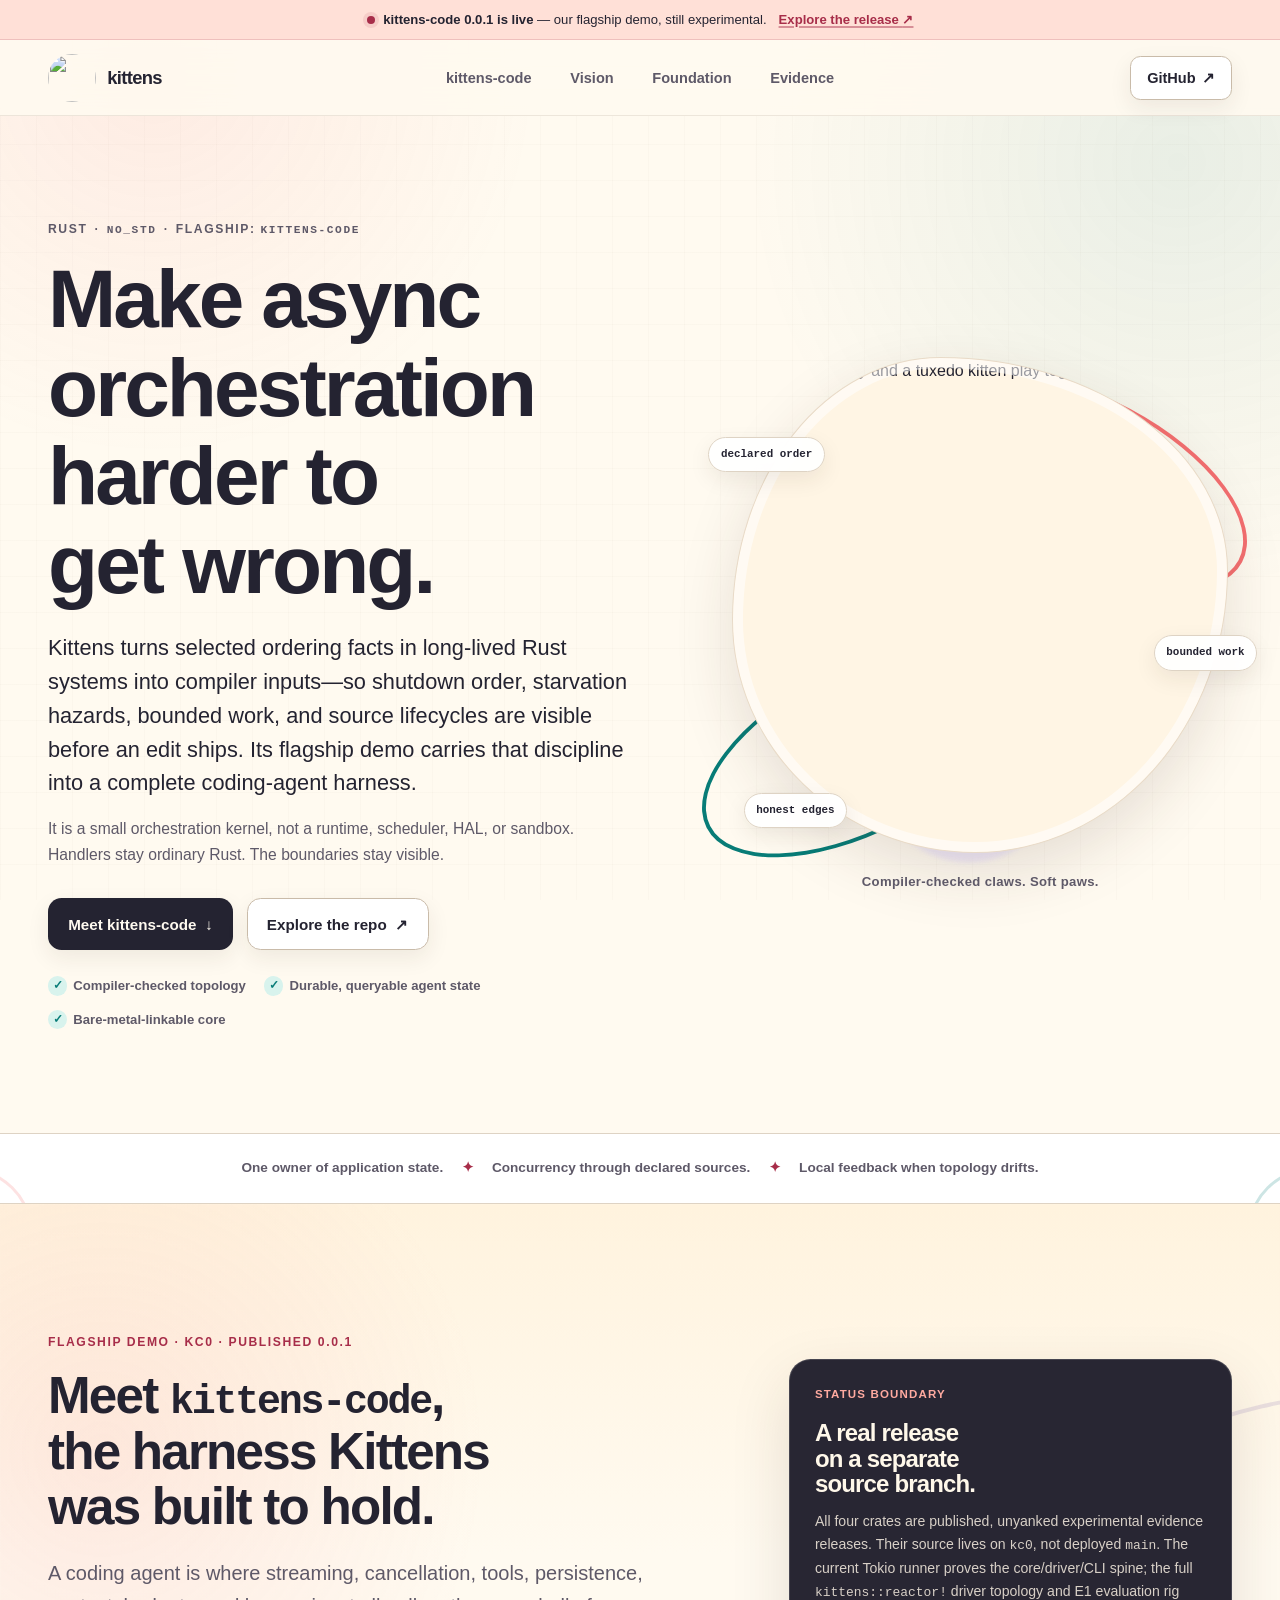
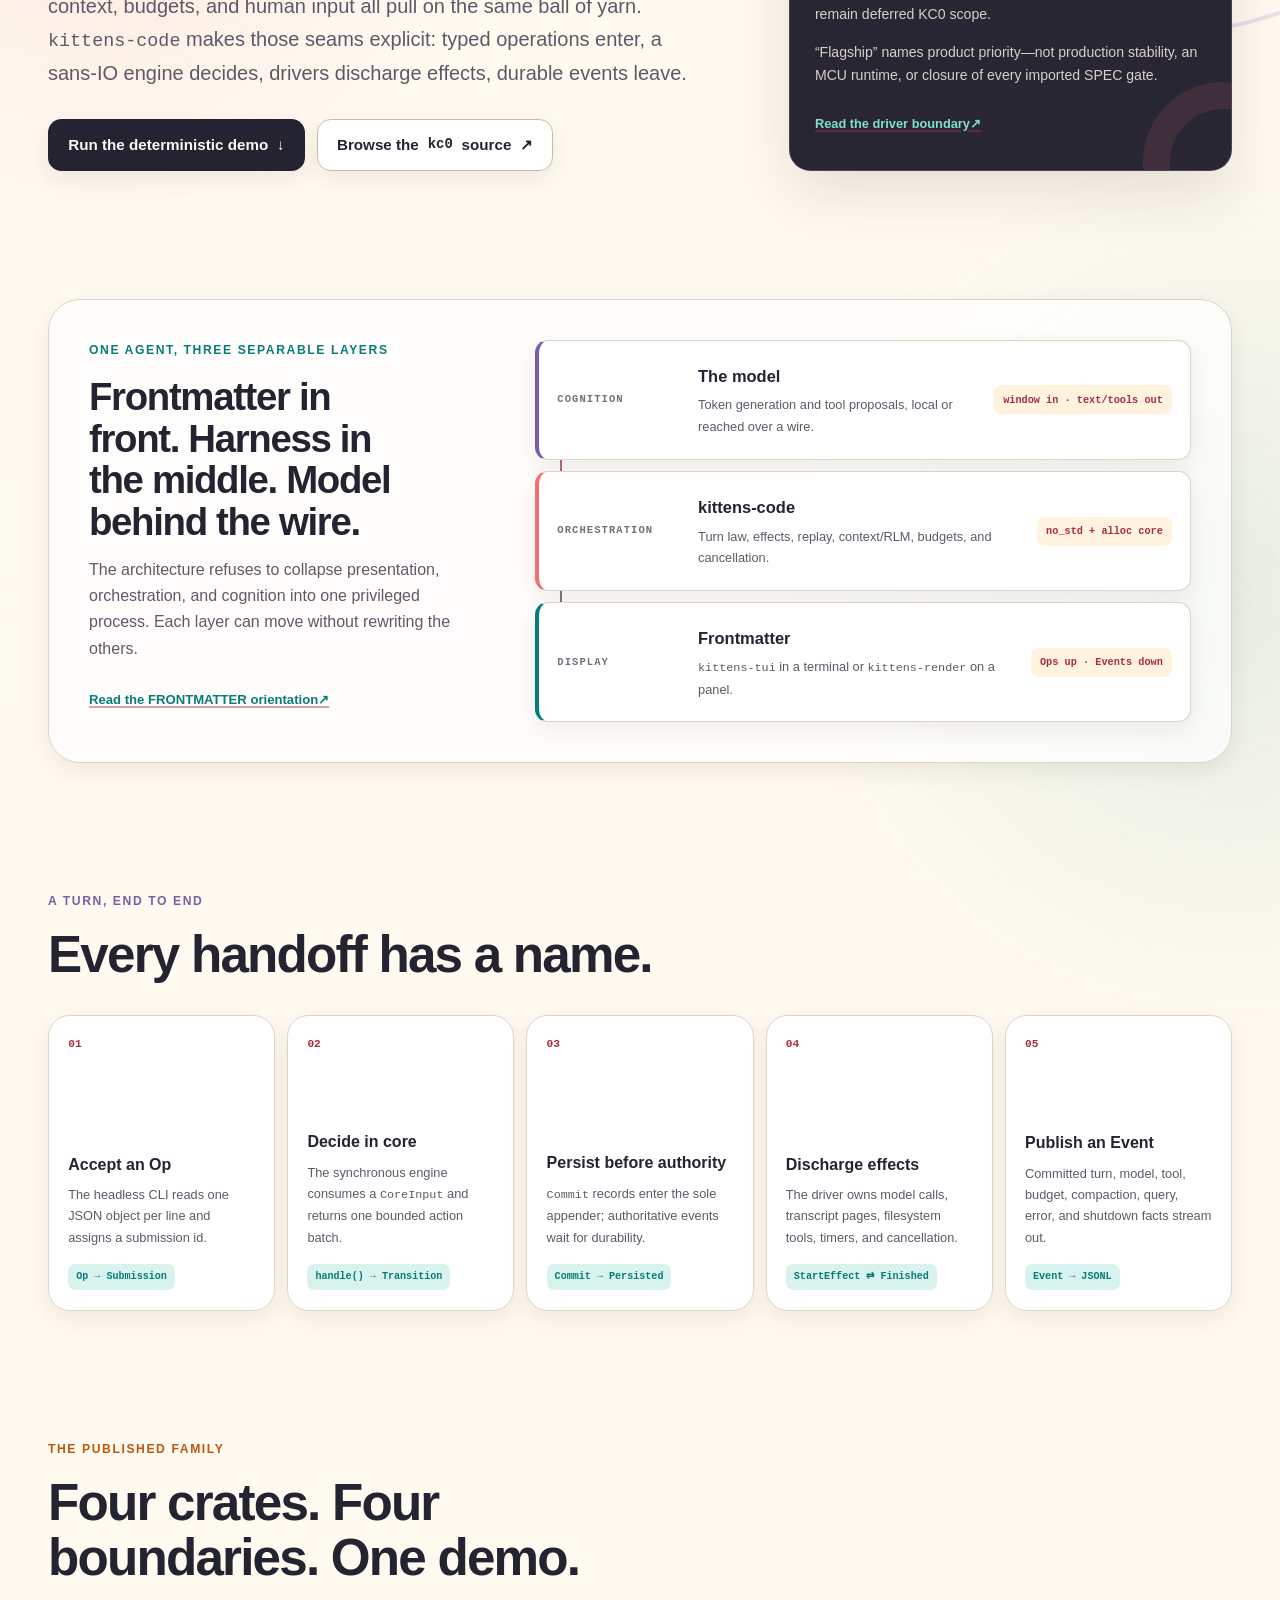
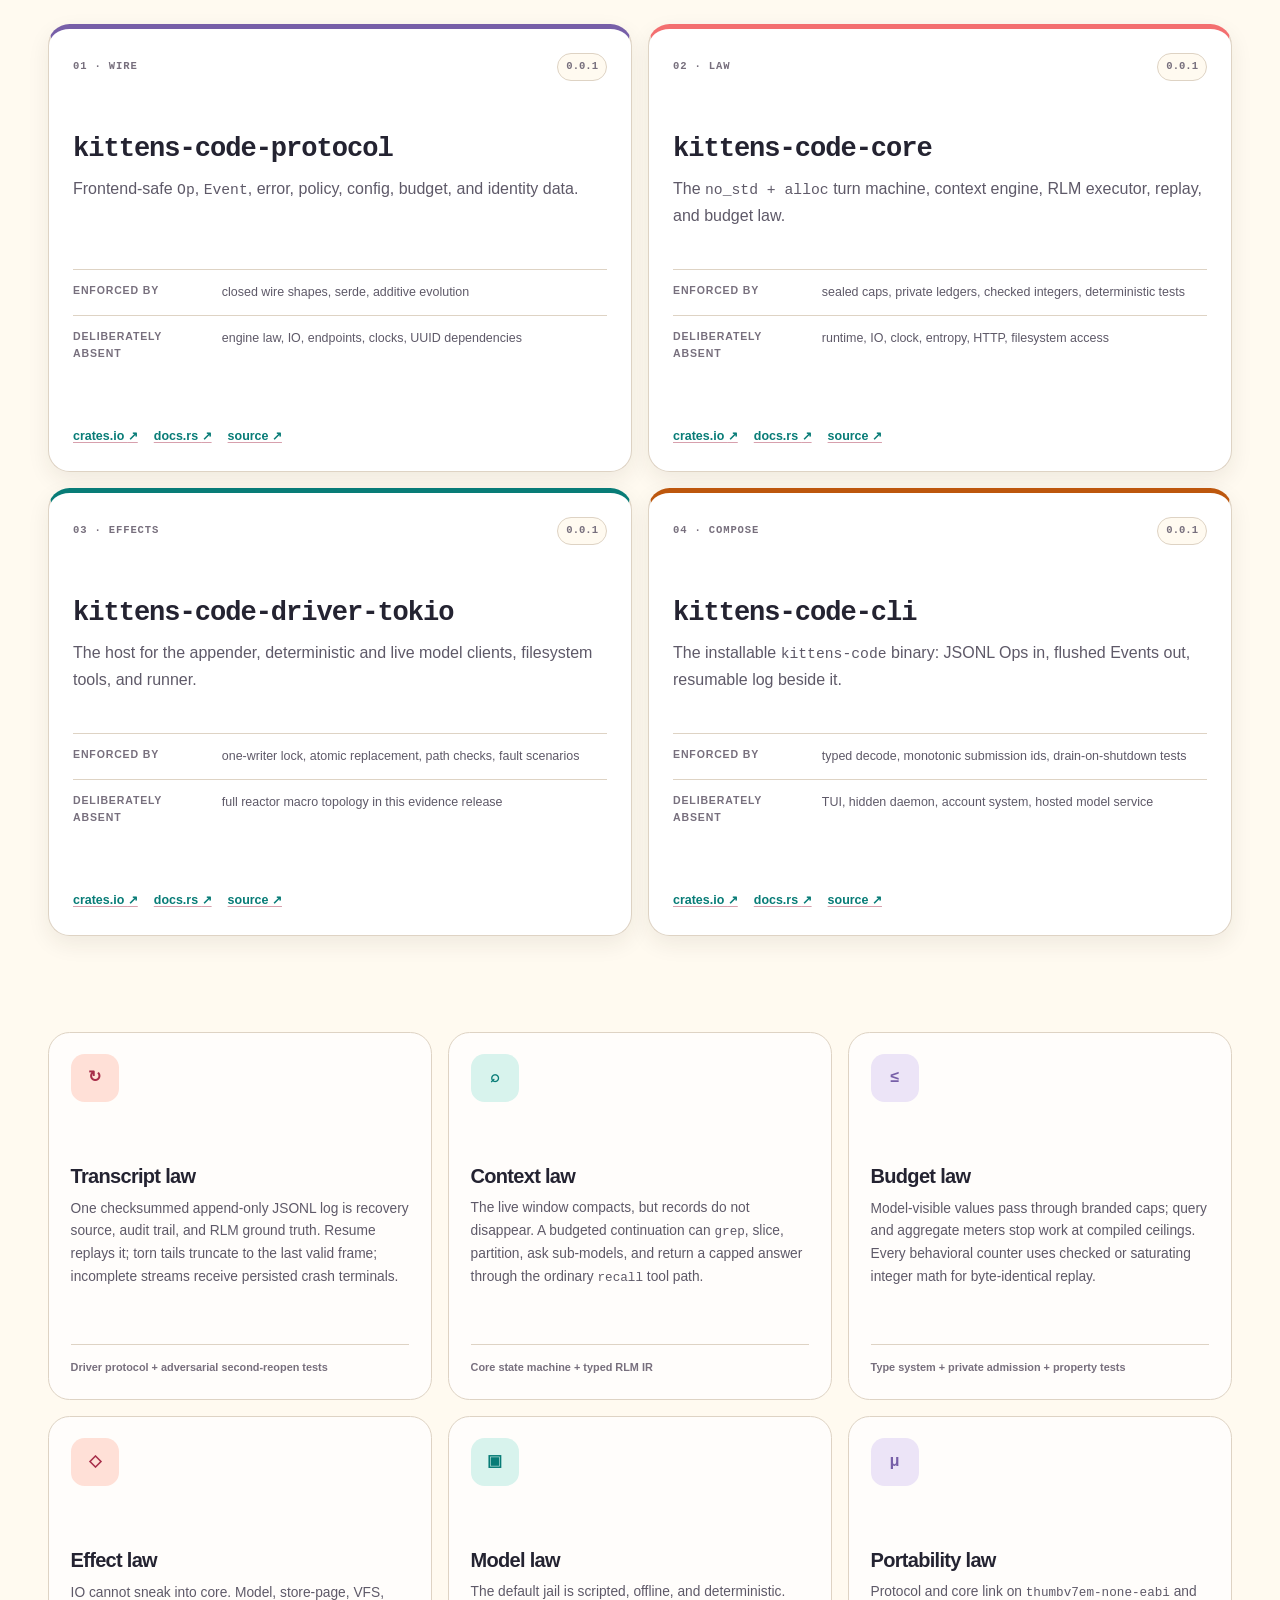
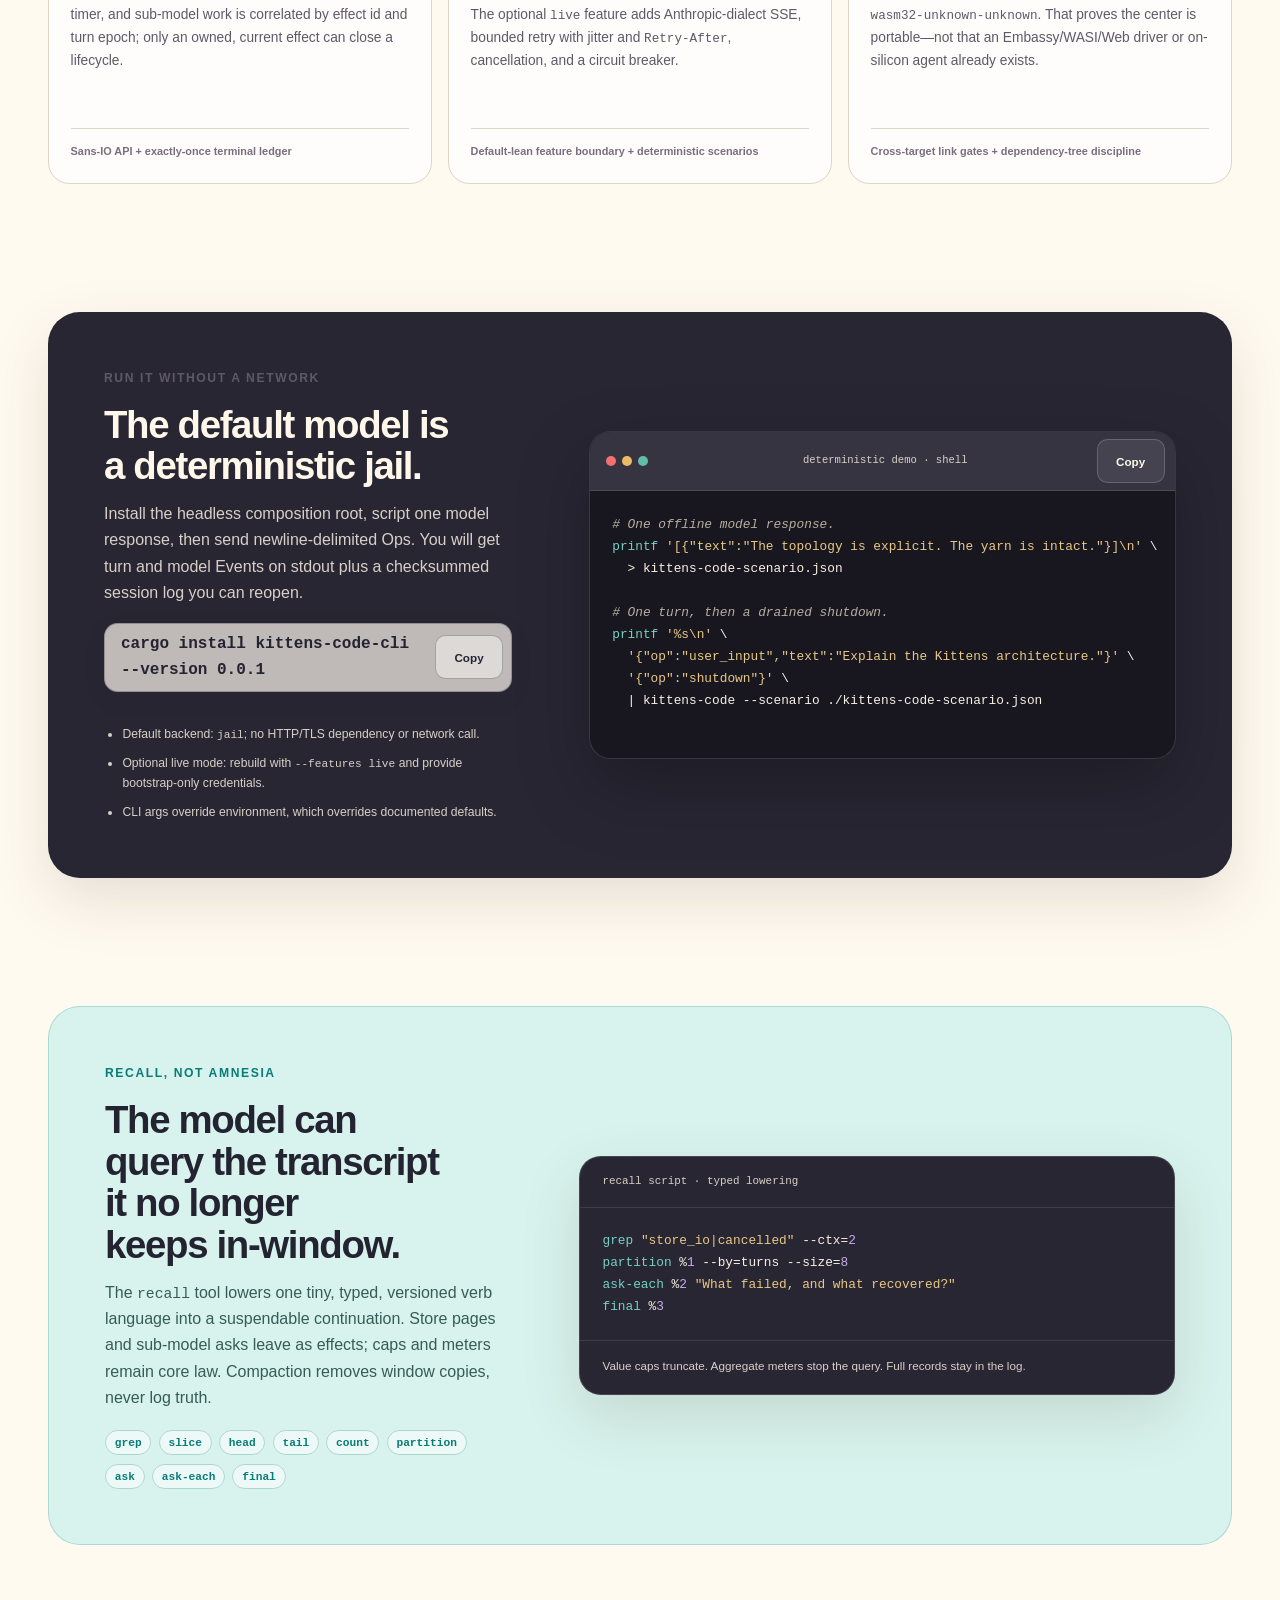
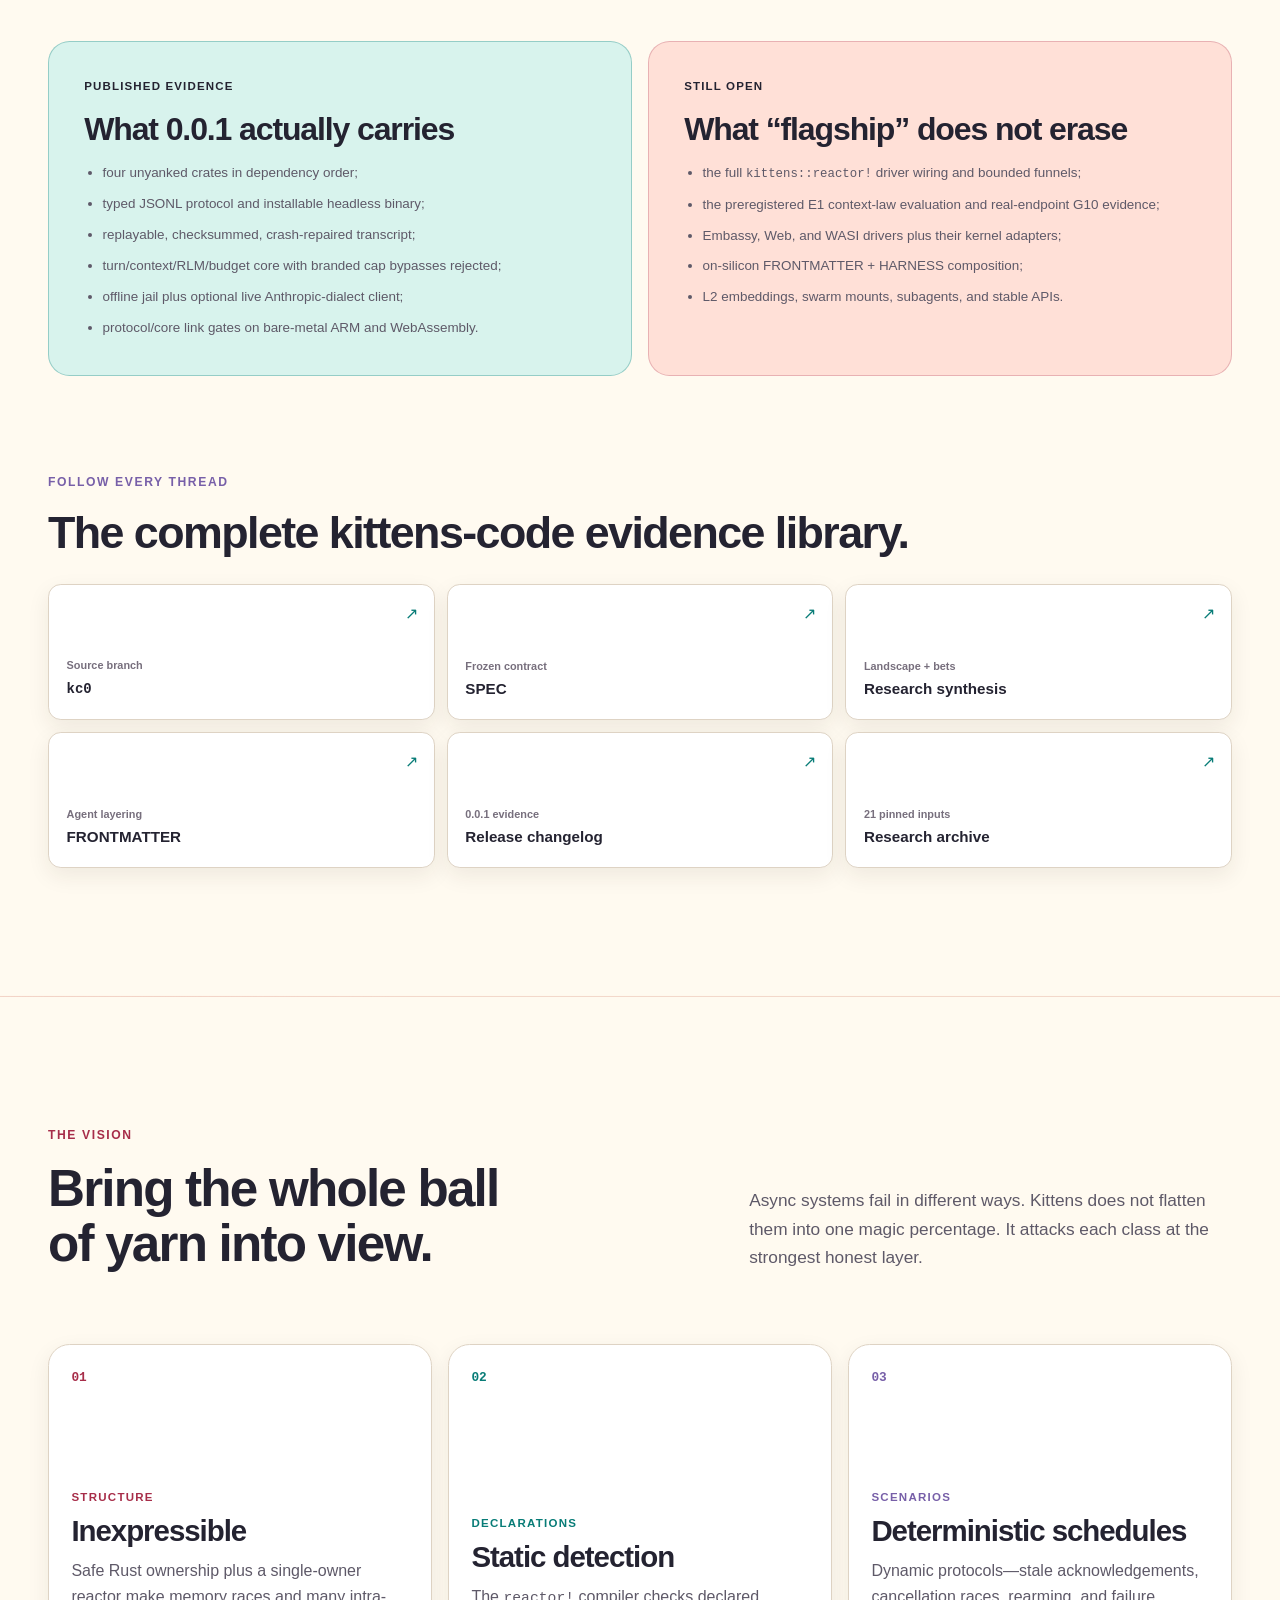
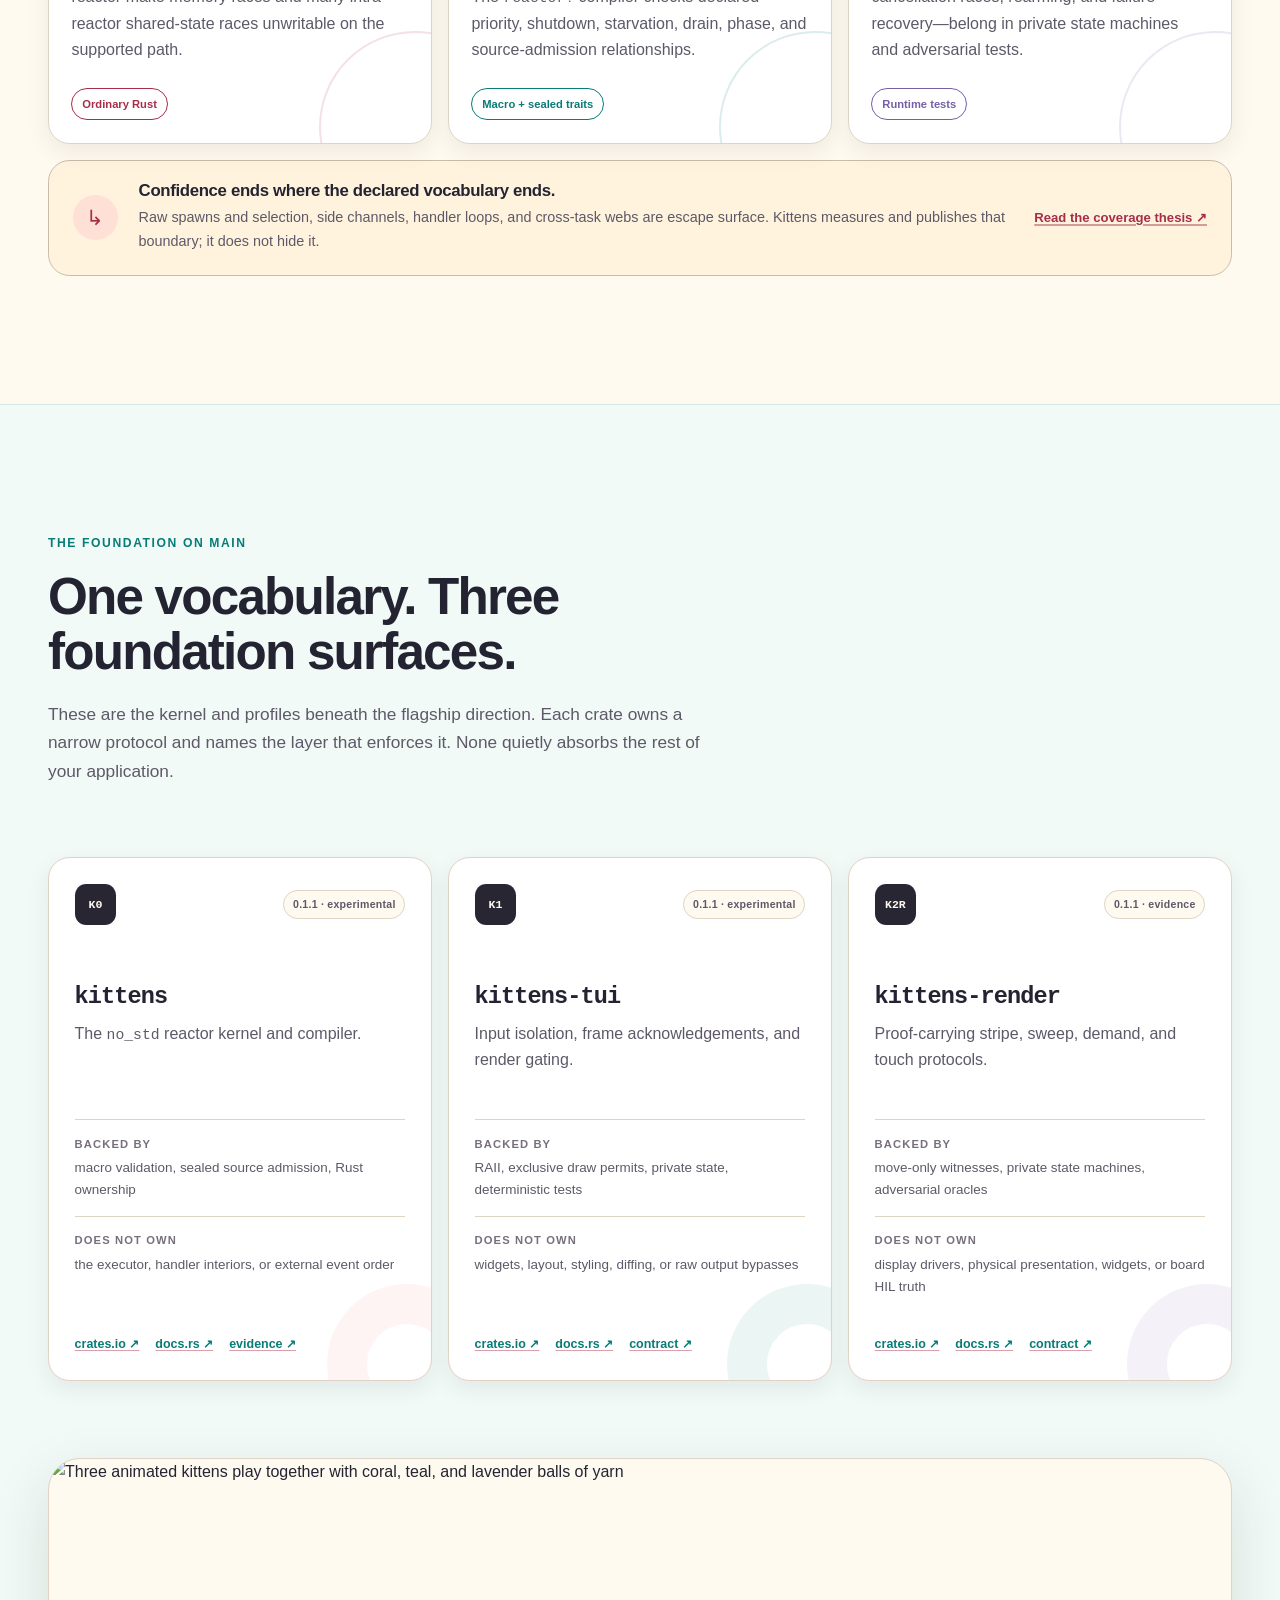
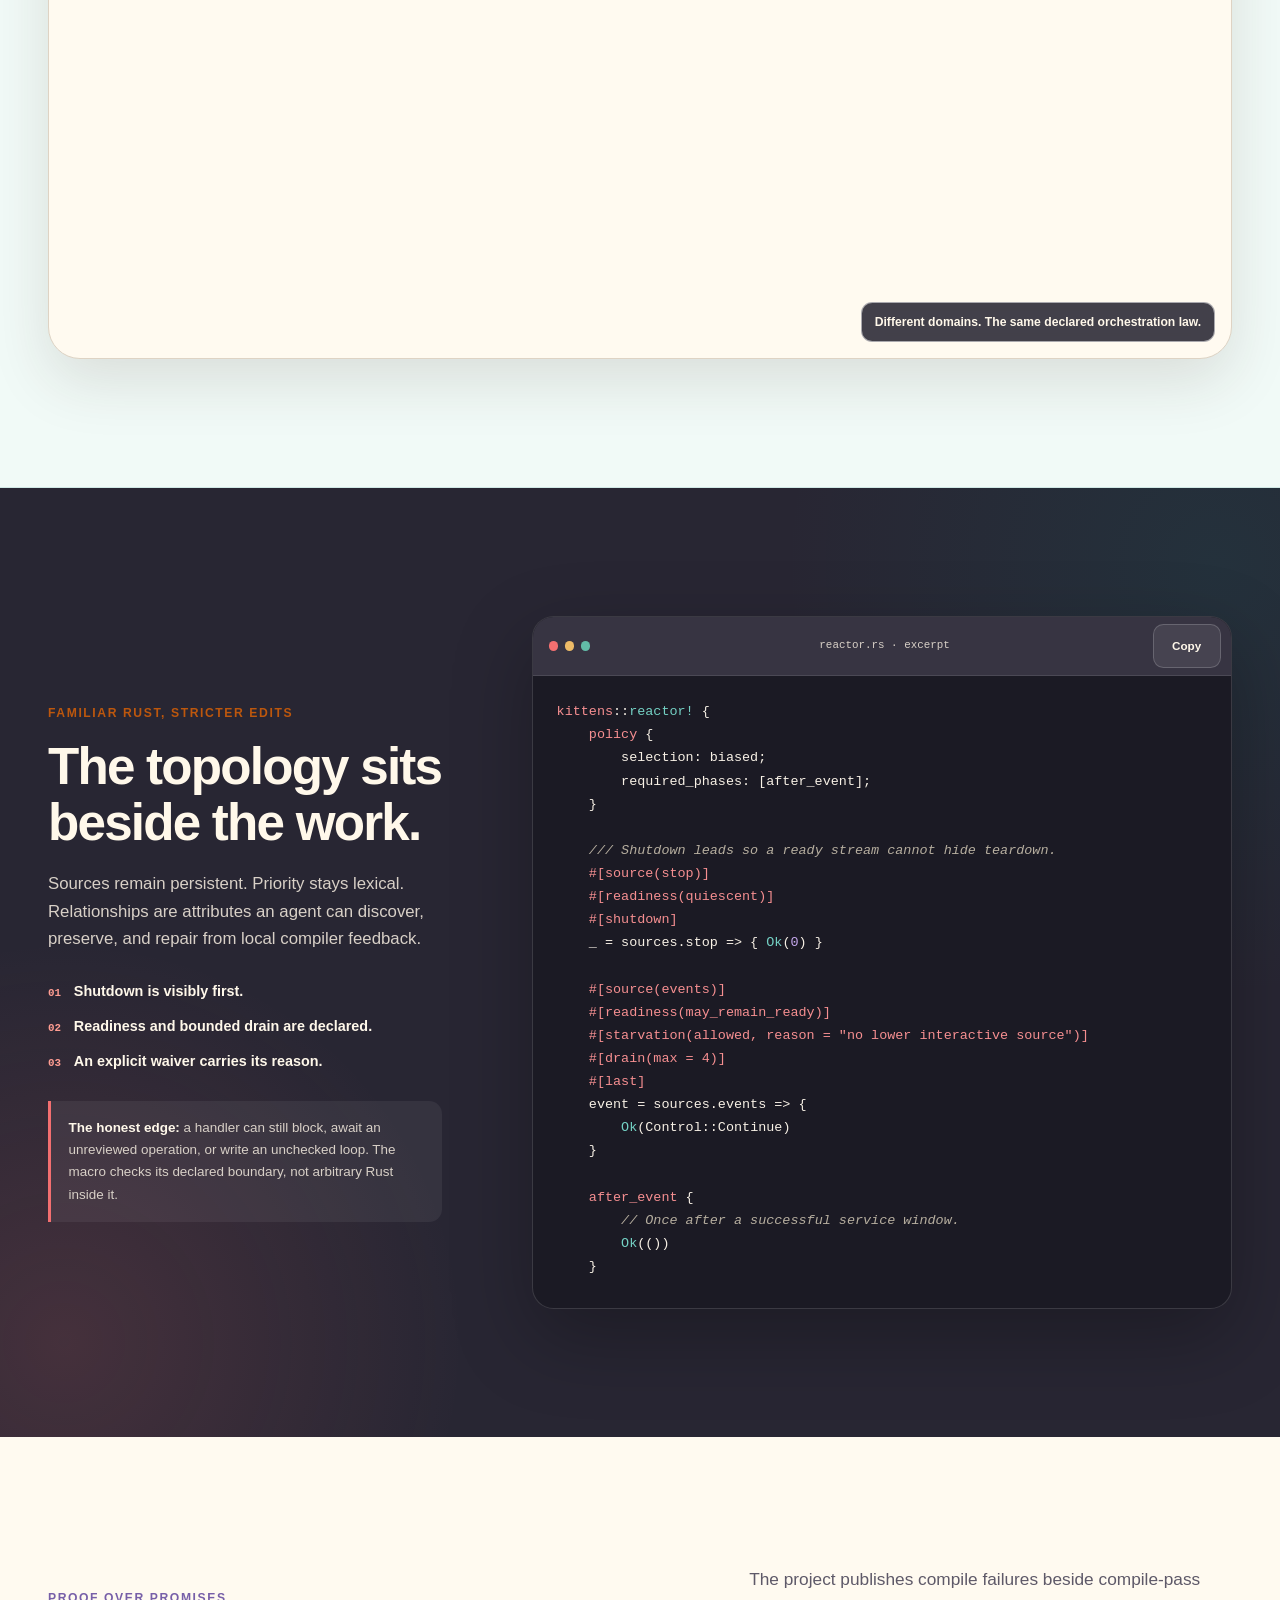
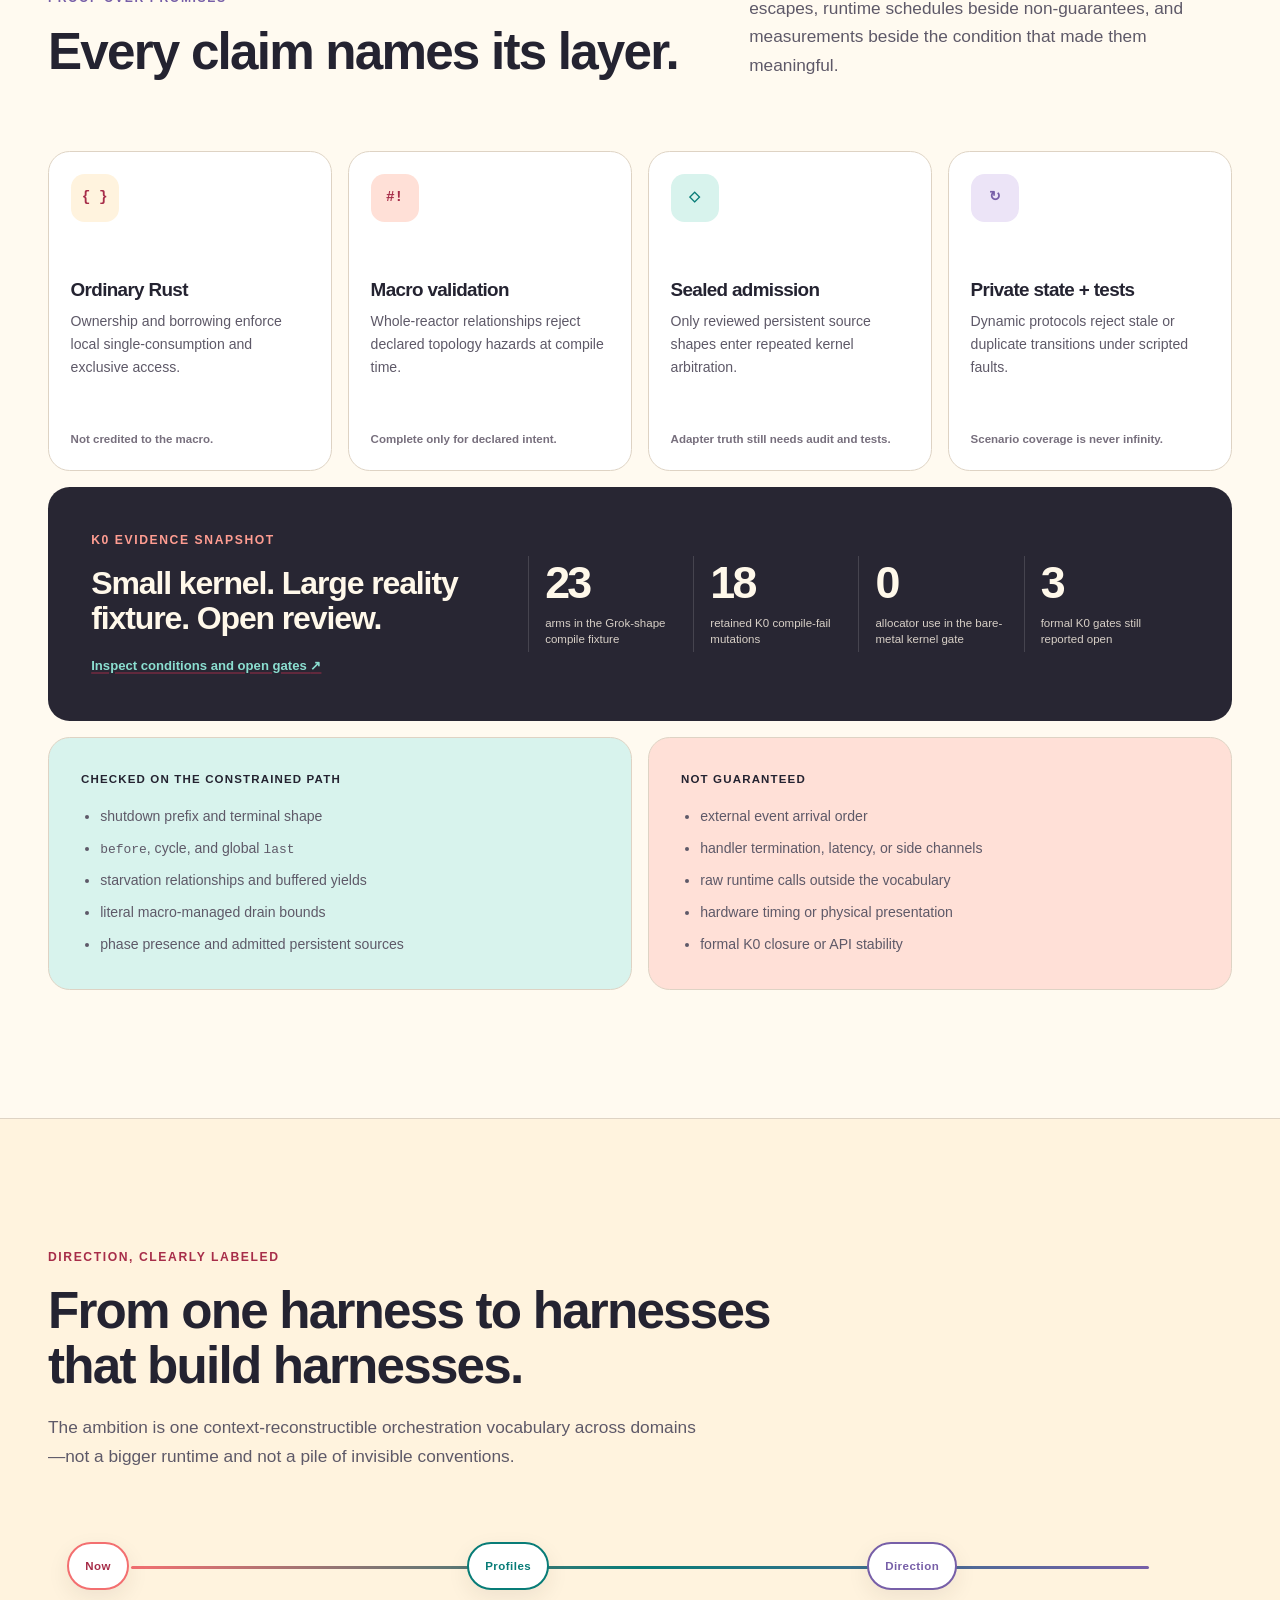
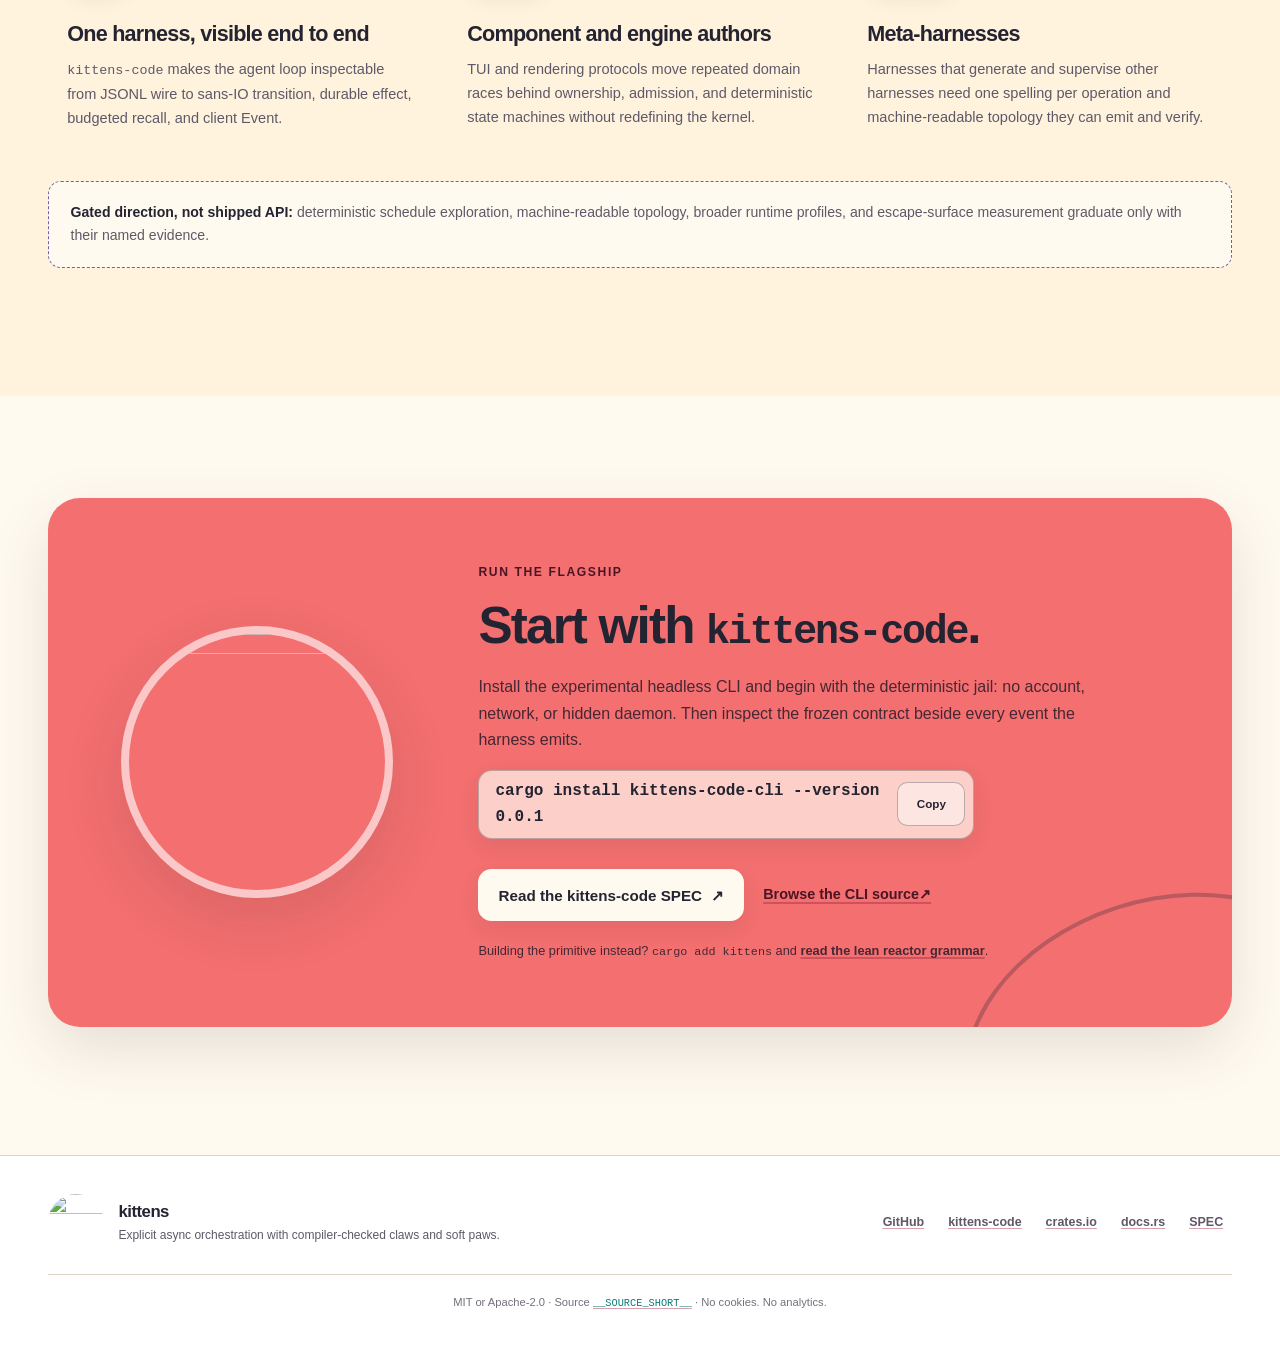
==== commit 4e429fec: "site: make kittens-code the flagship demo" ====
--- a/website/src/index.html
+++ b/website/src/index.html
@@ -7,17 +7,17 @@
     <meta name="color-scheme" content="light">
     <meta
       name="description"
-      content="Kittens is an experimental no_std Rust SDK for explicit, compiler-checked async orchestration—with soft paws and an honest escape surface."
+      content="Kittens is an experimental no_std Rust SDK for compiler-checked async orchestration. Meet kittens-code, its flagship coding-agent harness demo."
     >
     <meta name="robots" content="index,follow,max-image-preview:large">
     <link rel="canonical" href="https://gonzih.github.io/kittens-rs/">
 
     <meta property="og:type" content="website">
     <meta property="og:site_name" content="Kittens">
-    <meta property="og:title" content="Kittens — Compiler-checked async orchestration">
+    <meta property="og:title" content="Kittens + kittens-code — Async orchestration with explicit law">
     <meta
       property="og:description"
-      content="Make selected async ordering defects harder to write, easier to catch, and honest at the edges."
+      content="Meet kittens-code: the flagship coding-agent harness built around typed effects, durable replay, budgeted recall, and honest boundaries."
     >
     <meta property="og:url" content="https://gonzih.github.io/kittens-rs/">
     <meta
@@ -26,13 +26,13 @@
     >
     <meta
       property="og:image:alt"
-      content="Kittens: compiler-checked async orchestration, illustrated with playful kittens and coral yarn"
+      content="Kittens and its flagship kittens-code harness, illustrated with playful kittens and coral yarn"
     >
     <meta name="twitter:card" content="summary_large_image">
-    <meta name="twitter:title" content="Kittens — Compiler-checked async orchestration">
+    <meta name="twitter:title" content="Kittens + kittens-code — Explicit async orchestration">
     <meta
       name="twitter:description"
-      content="Explicit orchestration law for long-lived Rust systems. Experimental, no_std, and evidence-led."
+      content="The flagship coding-agent demo for Kittens: typed wire, sans-IO core, durable transcript, budgeted RLM recall, and an installable CLI."
     >
     <meta
       name="twitter:image"
@@ -52,7 +52,7 @@
     <link rel="stylesheet" href="styles.css">
     <script src="script.js" defer></script>
 
-    <title>Kittens — Compiler-checked async orchestration in Rust</title>
+    <title>Kittens + kittens-code — Compiler-checked async orchestration in Rust</title>
   </head>
   <body>
     <a class="skip-link" href="#main-content">Skip to the good stuff</a>
@@ -60,9 +60,9 @@
     <div class="release-bar">
       <div class="release-bar__inner">
         <span class="release-bar__dot" aria-hidden="true"></span>
-        <span><strong>Experimental 0.1.1 evidence releases</strong> — sharp claims, open gates.</span>
-        <a href="https://github.com/Gonzih/kittens-rs/blob/main/K0-REPORT.md">
-          Read the evidence <span aria-hidden="true">↗</span>
+        <span><strong>kittens-code 0.0.1 is live</strong> — our flagship demo, still experimental.</span>
+        <a href="https://github.com/Gonzih/kittens-rs/tree/kc0">
+          Explore the release <span aria-hidden="true">↗</span>
         </a>
       </div>
     </div>
@@ -74,10 +74,10 @@
           <span>kittens</span>
         </a>
         <div class="nav__links">
+          <a href="#kittens-code">kittens-code</a>
           <a href="#vision">Vision</a>
-          <a href="#stack">What ships</a>
+          <a href="#stack">Foundation</a>
           <a href="#evidence">Evidence</a>
-          <a href="#start">Start</a>
         </div>
         <a class="nav__github" href="https://github.com/Gonzih/kittens-rs">
           GitHub <span aria-hidden="true">↗</span>
@@ -93,21 +93,22 @@
             <span aria-hidden="true">·</span>
             <span><code>no_std</code></span>
             <span aria-hidden="true">·</span>
-            <span>experimental</span>
+            <span>flagship: <code>kittens-code</code></span>
           </p>
           <h1 id="hero-title">Make async orchestration harder to get wrong.</h1>
           <p class="hero__lede">
             Kittens turns selected ordering facts in long-lived Rust systems into compiler
             inputs—so shutdown order, starvation hazards, bounded work, and source lifecycles
-            are visible before an edit ships.
+            are visible before an edit ships. Its flagship demo carries that discipline into a
+            complete coding-agent harness.
           </p>
           <p class="hero__qualifier">
             It is a small orchestration kernel, not a runtime, scheduler, HAL, or sandbox.
             Handlers stay ordinary Rust. The boundaries stay visible.
           </p>
           <div class="hero__actions">
-            <a class="button button--primary" href="#start">
-              Meet the reactor <span aria-hidden="true">↓</span>
+            <a class="button button--primary" href="#kittens-code">
+              Meet kittens-code <span aria-hidden="true">↓</span>
             </a>
             <a class="button button--secondary" href="https://github.com/Gonzih/kittens-rs">
               Explore the repo <span aria-hidden="true">↗</span>
@@ -115,8 +116,8 @@
           </div>
           <ul class="hero__proofs" aria-label="Project properties">
             <li><span aria-hidden="true">✓</span> Compiler-checked topology</li>
-            <li><span aria-hidden="true">✓</span> Persistent admitted sources</li>
-            <li><span aria-hidden="true">✓</span> Bare-metal-linkable kernel</li>
+            <li><span aria-hidden="true">✓</span> Durable, queryable agent state</li>
+            <li><span aria-hidden="true">✓</span> Bare-metal-linkable core</li>
           </ul>
         </div>
 
@@ -151,6 +152,413 @@
         </div>
       </section>
 
+      <section class="section flagship" id="kittens-code" aria-labelledby="kittens-code-title">
+        <div class="shell">
+          <div class="flagship__intro">
+            <div class="flagship__headline">
+              <p class="eyebrow eyebrow--coral">Flagship demo · KC0 · published 0.0.1</p>
+              <h2 id="kittens-code-title">Meet <code>kittens-code</code>, the harness Kittens was built to hold.</h2>
+              <p class="flagship__lede">
+                A coding agent is where streaming, cancellation, tools, persistence, context,
+                budgets, and human input all pull on the same ball of yarn. <code>kittens-code</code>
+                makes those seams explicit: typed operations enter, a sans-IO engine decides,
+                drivers discharge effects, durable events leave.
+              </p>
+              <div class="flagship__actions">
+                <a class="button button--primary" href="#kittens-code-demo">
+                  Run the deterministic demo <span aria-hidden="true">↓</span>
+                </a>
+                <a class="button button--secondary" href="https://github.com/Gonzih/kittens-rs/tree/kc0">
+                  Browse the <code>kc0</code> source <span aria-hidden="true">↗</span>
+                </a>
+              </div>
+            </div>
+
+            <aside class="flagship-boundary" aria-labelledby="flagship-boundary-title">
+              <p class="mini-label">Status boundary</p>
+              <h3 id="flagship-boundary-title">A real release on a separate source branch.</h3>
+              <p>
+                All four crates are published, unyanked experimental evidence releases. Their
+                source lives on <code>kc0</code>, not deployed <code>main</code>. The current Tokio
+                runner proves the core/driver/CLI spine; the full <code>kittens::reactor!</code>
+                driver topology and E1 evaluation rig remain deferred KC0 scope.
+              </p>
+              <p>
+                “Flagship” names product priority—not production stability, an MCU runtime, or
+                closure of every imported SPEC gate.
+              </p>
+              <a href="https://github.com/Gonzih/kittens-rs/blob/kc0/crates/kittens-code-driver-tokio/README.md">
+                Read the driver boundary <span aria-hidden="true">↗</span>
+              </a>
+            </aside>
+          </div>
+
+          <section class="agent-decomposition" aria-labelledby="agent-decomposition-title">
+            <div class="agent-decomposition__copy">
+              <p class="eyebrow eyebrow--teal">One agent, three separable layers</p>
+              <h3 id="agent-decomposition-title">Frontmatter in front. Harness in the middle. Model behind the wire.</h3>
+              <p>
+                The architecture refuses to collapse presentation, orchestration, and cognition
+                into one privileged process. Each layer can move without rewriting the others.
+              </p>
+              <a href="https://github.com/Gonzih/kittens-rs/blob/kc0/docs/kittens-code/FRONTMATTER.md">
+                Read the FRONTMATTER orientation <span aria-hidden="true">↗</span>
+              </a>
+            </div>
+            <ol class="agent-stack" aria-label="The three layers of a complete agent">
+              <li class="agent-stack__cognition">
+                <span class="agent-stack__label">COGNITION</span>
+                <div>
+                  <strong>The model</strong>
+                  <p>Token generation and tool proposals, local or reached over a wire.</p>
+                </div>
+                <code>window in · text/tools out</code>
+              </li>
+              <li class="agent-stack__orchestration">
+                <span class="agent-stack__label">ORCHESTRATION</span>
+                <div>
+                  <strong>kittens-code</strong>
+                  <p>Turn law, effects, replay, context/RLM, budgets, and cancellation.</p>
+                </div>
+                <code>no_std + alloc core</code>
+              </li>
+              <li class="agent-stack__display">
+                <span class="agent-stack__label">DISPLAY</span>
+                <div>
+                  <strong>Frontmatter</strong>
+                  <p><code>kittens-tui</code> in a terminal or <code>kittens-render</code> on a panel.</p>
+                </div>
+                <code>Ops up · Events down</code>
+              </li>
+            </ol>
+          </section>
+
+          <div class="flagship-subhead">
+            <p class="eyebrow eyebrow--lavender">A turn, end to end</p>
+            <h3>Every handoff has a name.</h3>
+          </div>
+          <ol class="turn-flow">
+            <li>
+              <span>01</span>
+              <div>
+                <strong>Accept an Op</strong>
+                <p>The headless CLI reads one JSON object per line and assigns a submission id.</p>
+              </div>
+              <code>Op → Submission</code>
+            </li>
+            <li>
+              <span>02</span>
+              <div>
+                <strong>Decide in core</strong>
+                <p>The synchronous engine consumes a <code>CoreInput</code> and returns one bounded action batch.</p>
+              </div>
+              <code>handle() → Transition</code>
+            </li>
+            <li>
+              <span>03</span>
+              <div>
+                <strong>Persist before authority</strong>
+                <p><code>Commit</code> records enter the sole appender; authoritative events wait for durability.</p>
+              </div>
+              <code>Commit → Persisted</code>
+            </li>
+            <li>
+              <span>04</span>
+              <div>
+                <strong>Discharge effects</strong>
+                <p>The driver owns model calls, transcript pages, filesystem tools, timers, and cancellation.</p>
+              </div>
+              <code>StartEffect ⇄ Finished</code>
+            </li>
+            <li>
+              <span>05</span>
+              <div>
+                <strong>Publish an Event</strong>
+                <p>Committed turn, model, tool, budget, compaction, query, error, and shutdown facts stream out.</p>
+              </div>
+              <code>Event → JSONL</code>
+            </li>
+          </ol>
+
+          <div class="flagship-subhead flagship-subhead--crates">
+            <p class="eyebrow eyebrow--orange">The published family</p>
+            <h3>Four crates. Four boundaries. One demo.</h3>
+          </div>
+          <div class="code-crate-grid">
+            <article class="code-crate code-crate--protocol">
+              <div class="code-crate__topline">
+                <span>01 · WIRE</span>
+                <span>0.0.1</span>
+              </div>
+              <h4><code>kittens-code-protocol</code></h4>
+              <p>Frontend-safe <code>Op</code>, <code>Event</code>, error, policy, config, budget, and identity data.</p>
+              <dl>
+                <div><dt>Enforced by</dt><dd>closed wire shapes, serde, additive evolution</dd></div>
+                <div><dt>Deliberately absent</dt><dd>engine law, IO, endpoints, clocks, UUID dependencies</dd></div>
+              </dl>
+              <div class="link-row">
+                <a href="https://crates.io/crates/kittens-code-protocol">crates.io <span aria-hidden="true">↗</span></a>
+                <a href="https://docs.rs/kittens-code-protocol/0.0.1/kittens_code_protocol/">docs.rs <span aria-hidden="true">↗</span></a>
+                <a href="https://github.com/Gonzih/kittens-rs/tree/kc0/crates/kittens-code-protocol">source <span aria-hidden="true">↗</span></a>
+              </div>
+            </article>
+
+            <article class="code-crate code-crate--core">
+              <div class="code-crate__topline">
+                <span>02 · LAW</span>
+                <span>0.0.1</span>
+              </div>
+              <h4><code>kittens-code-core</code></h4>
+              <p>The <code>no_std + alloc</code> turn machine, context engine, RLM executor, replay, and budget law.</p>
+              <dl>
+                <div><dt>Enforced by</dt><dd>sealed caps, private ledgers, checked integers, deterministic tests</dd></div>
+                <div><dt>Deliberately absent</dt><dd>runtime, IO, clock, entropy, HTTP, filesystem access</dd></div>
+              </dl>
+              <div class="link-row">
+                <a href="https://crates.io/crates/kittens-code-core">crates.io <span aria-hidden="true">↗</span></a>
+                <a href="https://docs.rs/kittens-code-core/0.0.1/kittens_code_core/">docs.rs <span aria-hidden="true">↗</span></a>
+                <a href="https://github.com/Gonzih/kittens-rs/tree/kc0/crates/kittens-code-core">source <span aria-hidden="true">↗</span></a>
+              </div>
+            </article>
+
+            <article class="code-crate code-crate--driver">
+              <div class="code-crate__topline">
+                <span>03 · EFFECTS</span>
+                <span>0.0.1</span>
+              </div>
+              <h4><code>kittens-code-driver-tokio</code></h4>
+              <p>The host for the appender, deterministic and live model clients, filesystem tools, and runner.</p>
+              <dl>
+                <div><dt>Enforced by</dt><dd>one-writer lock, atomic replacement, path checks, fault scenarios</dd></div>
+                <div><dt>Deliberately absent</dt><dd>full reactor macro topology in this evidence release</dd></div>
+              </dl>
+              <div class="link-row">
+                <a href="https://crates.io/crates/kittens-code-driver-tokio">crates.io <span aria-hidden="true">↗</span></a>
+                <a href="https://docs.rs/kittens-code-driver-tokio/0.0.1/kittens_code_driver_tokio/">docs.rs <span aria-hidden="true">↗</span></a>
+                <a href="https://github.com/Gonzih/kittens-rs/tree/kc0/crates/kittens-code-driver-tokio">source <span aria-hidden="true">↗</span></a>
+              </div>
+            </article>
+
+            <article class="code-crate code-crate--cli">
+              <div class="code-crate__topline">
+                <span>04 · COMPOSE</span>
+                <span>0.0.1</span>
+              </div>
+              <h4><code>kittens-code-cli</code></h4>
+              <p>The installable <code>kittens-code</code> binary: JSONL Ops in, flushed Events out, resumable log beside it.</p>
+              <dl>
+                <div><dt>Enforced by</dt><dd>typed decode, monotonic submission ids, drain-on-shutdown tests</dd></div>
+                <div><dt>Deliberately absent</dt><dd>TUI, hidden daemon, account system, hosted model service</dd></div>
+              </dl>
+              <div class="link-row">
+                <a href="https://crates.io/crates/kittens-code-cli">crates.io <span aria-hidden="true">↗</span></a>
+                <a href="https://docs.rs/kittens-code-cli/0.0.1/kittens_code_cli/">docs.rs <span aria-hidden="true">↗</span></a>
+                <a href="https://github.com/Gonzih/kittens-rs/tree/kc0/crates/kittens-code-cli">source <span aria-hidden="true">↗</span></a>
+              </div>
+            </article>
+          </div>
+
+          <div class="flagship-laws">
+            <article>
+              <span class="flagship-laws__mark" aria-hidden="true">↻</span>
+              <h3>Transcript law</h3>
+              <p>
+                One checksummed append-only JSONL log is recovery source, audit trail, and RLM
+                ground truth. Resume replays it; torn tails truncate to the last valid frame;
+                incomplete streams receive persisted crash terminals.
+              </p>
+              <small>Driver protocol + adversarial second-reopen tests</small>
+            </article>
+            <article>
+              <span class="flagship-laws__mark" aria-hidden="true">⌕</span>
+              <h3>Context law</h3>
+              <p>
+                The live window compacts, but records do not disappear. A budgeted continuation
+                can <code>grep</code>, slice, partition, ask sub-models, and return a capped answer
+                through the ordinary <code>recall</code> tool path.
+              </p>
+              <small>Core state machine + typed RLM IR</small>
+            </article>
+            <article>
+              <span class="flagship-laws__mark" aria-hidden="true">≤</span>
+              <h3>Budget law</h3>
+              <p>
+                Model-visible values pass through branded caps; query and aggregate meters stop
+                work at compiled ceilings. Every behavioral counter uses checked or saturating
+                integer math for byte-identical replay.
+              </p>
+              <small>Type system + private admission + property tests</small>
+            </article>
+            <article>
+              <span class="flagship-laws__mark" aria-hidden="true">◇</span>
+              <h3>Effect law</h3>
+              <p>
+                IO cannot sneak into core. Model, store-page, VFS, timer, and sub-model work is
+                correlated by effect id and turn epoch; only an owned, current effect can close
+                a lifecycle.
+              </p>
+              <small>Sans-IO API + exactly-once terminal ledger</small>
+            </article>
+            <article>
+              <span class="flagship-laws__mark" aria-hidden="true">▣</span>
+              <h3>Model law</h3>
+              <p>
+                The default jail is scripted, offline, and deterministic. The optional
+                <code>live</code> feature adds Anthropic-dialect SSE, bounded retry with jitter and
+                <code>Retry-After</code>, cancellation, and a circuit breaker.
+              </p>
+              <small>Default-lean feature boundary + deterministic scenarios</small>
+            </article>
+            <article>
+              <span class="flagship-laws__mark" aria-hidden="true">μ</span>
+              <h3>Portability law</h3>
+              <p>
+                Protocol and core link on <code>thumbv7em-none-eabi</code> and
+                <code>wasm32-unknown-unknown</code>. That proves the center is portable—not that an
+                Embassy/WASI/Web driver or on-silicon agent already exists.
+              </p>
+              <small>Cross-target link gates + dependency-tree discipline</small>
+            </article>
+          </div>
+
+          <div class="flagship-demo" id="kittens-code-demo">
+            <div class="flagship-demo__copy">
+              <p class="eyebrow">Run it without a network</p>
+              <h3>The default model is a deterministic jail.</h3>
+              <p>
+                Install the headless composition root, script one model response, then send
+                newline-delimited Ops. You will get turn and model Events on stdout plus a
+                checksummed session log you can reopen.
+              </p>
+              <div class="install-command install-command--flagship">
+                <code id="kittens-code-install">cargo install kittens-code-cli --version 0.0.1</code>
+                <button
+                  class="copy-button copy-button--light"
+                  type="button"
+                  data-copy-target="kittens-code-install"
+                  aria-describedby="kittens-code-install-status"
+                >
+                  Copy
+                </button>
+              </div>
+              <p class="copy-status copy-status--light" id="kittens-code-install-status" aria-live="polite"></p>
+              <ul class="flagship-demo__notes">
+                <li>Default backend: <code>jail</code>; no HTTP/TLS dependency or network call.</li>
+                <li>Optional live mode: rebuild with <code>--features live</code> and provide bootstrap-only credentials.</li>
+                <li>CLI args override environment, which overrides documented defaults.</li>
+              </ul>
+            </div>
+
+            <div class="demo-terminal">
+              <div class="demo-terminal__bar">
+                <div class="window-dots" aria-hidden="true"><i></i><i></i><i></i></div>
+                <span>deterministic demo · shell</span>
+                <button
+                  class="copy-button"
+                  type="button"
+                  data-copy-target="kittens-code-demo-script"
+                  aria-describedby="kittens-code-demo-status"
+                >
+                  Copy
+                </button>
+              </div>
+              <pre><code id="kittens-code-demo-script"><span class="tok-comment"># One offline model response.</span>
+<span class="tok-fn">printf</span> <span class="tok-str">'[{"text":"The topology is explicit. The yarn is intact."}]\n'</span> \
+  &gt; kittens-code-scenario.json
+
+<span class="tok-comment"># One turn, then a drained shutdown.</span>
+<span class="tok-fn">printf</span> <span class="tok-str">'%s\n'</span> \
+  <span class="tok-str">'{"op":"user_input","text":"Explain the Kittens architecture."}'</span> \
+  <span class="tok-str">'{"op":"shutdown"}'</span> \
+  | kittens-code --scenario ./kittens-code-scenario.json</code></pre>
+              <p class="copy-status" id="kittens-code-demo-status" aria-live="polite"></p>
+            </div>
+          </div>
+
+          <div class="recall-layout">
+            <div class="recall-layout__copy">
+              <p class="eyebrow eyebrow--teal">Recall, not amnesia</p>
+              <h3>The model can query the transcript it no longer keeps in-window.</h3>
+              <p>
+                The <code>recall</code> tool lowers one tiny, typed, versioned verb language into a
+                suspendable continuation. Store pages and sub-model asks leave as effects; caps
+                and meters remain core law. Compaction removes window copies, never log truth.
+              </p>
+              <ul class="verb-cloud" aria-label="Available RLM verbs">
+                <li><code>grep</code></li>
+                <li><code>slice</code></li>
+                <li><code>head</code></li>
+                <li><code>tail</code></li>
+                <li><code>count</code></li>
+                <li><code>partition</code></li>
+                <li><code>ask</code></li>
+                <li><code>ask-each</code></li>
+                <li><code>final</code></li>
+              </ul>
+            </div>
+            <div class="recall-script">
+              <div class="recall-script__label">recall script · typed lowering</div>
+              <pre><code><span class="tok-fn">grep</span> <span class="tok-str">"store_io|cancelled"</span> --ctx=<span class="tok-num">2</span>
+<span class="tok-fn">partition</span> %<span class="tok-num">1</span> --by=turns --size=<span class="tok-num">8</span>
+<span class="tok-fn">ask-each</span> %<span class="tok-num">2</span> <span class="tok-str">"What failed, and what recovered?"</span>
+<span class="tok-fn">final</span> %<span class="tok-num">3</span></code></pre>
+              <p>Value caps truncate. Aggregate meters stop the query. Full records stay in the log.</p>
+            </div>
+          </div>
+
+          <div class="flagship-evidence">
+            <div class="flagship-evidence__shipped">
+              <p class="mini-label">Published evidence</p>
+              <h3>What 0.0.1 actually carries</h3>
+              <ul>
+                <li>four unyanked crates in dependency order;</li>
+                <li>typed JSONL protocol and installable headless binary;</li>
+                <li>replayable, checksummed, crash-repaired transcript;</li>
+                <li>turn/context/RLM/budget core with branded cap bypasses rejected;</li>
+                <li>offline jail plus optional live Anthropic-dialect client;</li>
+                <li>protocol/core link gates on bare-metal ARM and WebAssembly.</li>
+              </ul>
+            </div>
+            <div class="flagship-evidence__open">
+              <p class="mini-label">Still open</p>
+              <h3>What “flagship” does not erase</h3>
+              <ul>
+                <li>the full <code>kittens::reactor!</code> driver wiring and bounded funnels;</li>
+                <li>the preregistered E1 context-law evaluation and real-endpoint G10 evidence;</li>
+                <li>Embassy, Web, and WASI drivers plus their kernel adapters;</li>
+                <li>on-silicon FRONTMATTER + HARNESS composition;</li>
+                <li>L2 embeddings, swarm mounts, subagents, and stable APIs.</li>
+              </ul>
+            </div>
+          </div>
+
+          <nav class="flagship-library" aria-label="kittens-code evidence library">
+            <div>
+              <p class="eyebrow eyebrow--lavender">Follow every thread</p>
+              <h3>The complete kittens-code evidence library.</h3>
+            </div>
+            <a href="https://github.com/Gonzih/kittens-rs/tree/kc0">
+              <span>Source branch</span><strong><code>kc0</code></strong><i aria-hidden="true">↗</i>
+            </a>
+            <a href="https://github.com/Gonzih/kittens-rs/blob/kc0/docs/kittens-code/SPEC.md">
+              <span>Frozen contract</span><strong>SPEC</strong><i aria-hidden="true">↗</i>
+            </a>
+            <a href="https://github.com/Gonzih/kittens-rs/blob/kc0/docs/kittens-code/RESEARCH.md">
+              <span>Landscape + bets</span><strong>Research synthesis</strong><i aria-hidden="true">↗</i>
+            </a>
+            <a href="https://github.com/Gonzih/kittens-rs/blob/kc0/docs/kittens-code/FRONTMATTER.md">
+              <span>Agent layering</span><strong>FRONTMATTER</strong><i aria-hidden="true">↗</i>
+            </a>
+            <a href="https://github.com/Gonzih/kittens-rs/blob/kc0/CHANGELOG.md#kittens-code-family-001--2026-08-09">
+              <span>0.0.1 evidence</span><strong>Release changelog</strong><i aria-hidden="true">↗</i>
+            </a>
+            <a href="https://github.com/Gonzih/kittens-rs/tree/kc0/docs/kittens-code/research-inputs">
+              <span>21 pinned inputs</span><strong>Research archive</strong><i aria-hidden="true">↗</i>
+            </a>
+          </nav>
+        </div>
+      </section>
+
       <section class="section coverage" id="vision" aria-labelledby="vision-title">
         <div class="shell">
           <div class="section-heading section-heading--split">
@@ -222,11 +630,12 @@
       <section class="section stack" id="stack" aria-labelledby="stack-title">
         <div class="shell">
           <div class="section-heading">
-            <p class="eyebrow eyebrow--teal">What ships on main</p>
-            <h2 id="stack-title">One vocabulary. Three evidence surfaces.</h2>
+            <p class="eyebrow eyebrow--teal">The foundation on main</p>
+            <h2 id="stack-title">One vocabulary. Three foundation surfaces.</h2>
             <p>
-              Each crate owns a narrow protocol and names the layer that enforces it. None
-              quietly absorbs the rest of your application.
+              These are the kernel and profiles beneath the flagship direction. Each crate owns
+              a narrow protocol and names the layer that enforces it. None quietly absorbs the
+              rest of your application.
             </p>
           </div>
 
@@ -492,10 +901,10 @@
             <li>
               <span class="horizon-list__step">Now</span>
               <div>
-                <h3>Agents building one harness</h3>
+                <h3>One harness, visible end to end</h3>
                 <p>
-                  Canonical syntax, local rationale, actionable diagnostics, and explicit
-                  escape hatches reduce the search space of every repair.
+                  <code>kittens-code</code> makes the agent loop inspectable from JSONL wire to
+                  sans-IO transition, durable effect, budgeted recall, and client Event.
                 </p>
               </div>
             </li>
@@ -535,15 +944,15 @@
             <img src="assets/kittens-logo.webp" width="220" height="220" alt="" loading="lazy">
           </div>
           <div class="start-card__copy">
-            <p class="eyebrow">Follow the yarn</p>
-            <h2 id="start-title">Start with the smallest reactor.</h2>
+            <p class="eyebrow">Run the flagship</p>
+            <h2 id="start-title">Start with <code>kittens-code</code>.</h2>
             <p>
-              Add the experimental kernel, read the lean grammar, and keep the evidence report
-              open beside it. If a constraint disappears to make a build pass, repair the
-              topology—not the declaration.
+              Install the experimental headless CLI and begin with the deterministic jail: no
+              account, network, or hidden daemon. Then inspect the frozen contract beside every
+              event the harness emits.
             </p>
             <div class="install-command">
-              <code id="install-code">cargo add kittens</code>
+              <code id="install-code">cargo install kittens-code-cli --version 0.0.1</code>
               <button
                 class="copy-button copy-button--light"
                 type="button"
@@ -555,13 +964,17 @@
             </div>
             <p class="copy-status copy-status--light" id="install-copy-status" aria-live="polite"></p>
             <div class="start-card__links">
-              <a class="button button--cream" href="https://github.com/Gonzih/kittens-rs/blob/main/docs/agent-guide.md">
-                Read the agent guide <span aria-hidden="true">↗</span>
+              <a class="button button--cream" href="https://github.com/Gonzih/kittens-rs/blob/kc0/docs/kittens-code/SPEC.md">
+                Read the kittens-code SPEC <span aria-hidden="true">↗</span>
               </a>
-              <a class="text-link" href="https://github.com/Gonzih/kittens-rs/blob/main/docs/diagnostics.md">
-                Browse diagnostics <span aria-hidden="true">↗</span>
+              <a class="text-link" href="https://github.com/Gonzih/kittens-rs/tree/kc0/crates/kittens-code-cli">
+                Browse the CLI source <span aria-hidden="true">↗</span>
               </a>
             </div>
+            <p class="kernel-path">
+              Building the primitive instead? <code>cargo add kittens</code> and
+              <a href="https://github.com/Gonzih/kittens-rs/blob/main/docs/agent-guide.md">read the lean reactor grammar</a>.
+            </p>
           </div>
         </div>
       </section>
@@ -578,6 +991,7 @@
         </div>
         <nav class="footer-links" aria-label="Project links">
           <a href="https://github.com/Gonzih/kittens-rs">GitHub</a>
+          <a href="https://crates.io/crates/kittens-code-cli">kittens-code</a>
           <a href="https://crates.io/crates/kittens">crates.io</a>
           <a href="https://docs.rs/kittens">docs.rs</a>
           <a href="https://github.com/Gonzih/kittens-rs/blob/main/SPEC.md">SPEC</a>
--- a/website/src/styles.css
+++ b/website/src/styles.css
@@ -579,6 +579,688 @@
   color: var(--coral-deep);
 }
 
+.flagship {
+  overflow: hidden;
+  border-bottom: 1px solid rgb(167 45 73 / 14%);
+  background:
+    radial-gradient(circle at 8% 4%, rgb(243 111 112 / 12%), transparent 24rem),
+    radial-gradient(circle at 96% 16%, rgb(8 124 119 / 10%), transparent 28rem),
+    linear-gradient(180deg, var(--paper-warm), var(--paper) 22rem);
+}
+
+.flagship::before {
+  position: absolute;
+  top: 13rem;
+  right: -13rem;
+  width: 30rem;
+  height: 13rem;
+  border: 4px solid rgb(119 95 168 / 16%);
+  border-radius: 50%;
+  content: "";
+  pointer-events: none;
+  transform: rotate(-18deg);
+}
+
+.flagship__intro {
+  position: relative;
+  display: grid;
+  grid-template-columns: minmax(0, 1.2fr) minmax(19rem, 0.8fr);
+  align-items: end;
+  gap: clamp(2rem, 6vw, 5rem);
+}
+
+.flagship__headline h2 {
+  max-width: 17ch;
+  margin-bottom: 1.4rem;
+}
+
+.flagship__headline h2 code,
+.start-card h2 code {
+  font-size: 0.78em;
+  letter-spacing: -0.055em;
+}
+
+.flagship__lede {
+  max-width: 47rem;
+  margin-bottom: 1.8rem;
+  color: var(--ink-soft);
+  font-size: clamp(1.05rem, 1.65vw, 1.25rem);
+}
+
+.flagship__actions {
+  display: flex;
+  align-items: center;
+  flex-wrap: wrap;
+  gap: 0.75rem;
+}
+
+.flagship-boundary {
+  position: relative;
+  padding: 1.55rem;
+  overflow: hidden;
+  border: 1px solid rgb(255 255 255 / 14%);
+  border-radius: var(--radius-md);
+  background: var(--night);
+  color: var(--night-text);
+  box-shadow: var(--shadow-md);
+}
+
+.flagship-boundary::after {
+  position: absolute;
+  right: -4.5rem;
+  bottom: -4.5rem;
+  width: 10rem;
+  height: 10rem;
+  border: 1.7rem solid rgb(243 111 112 / 12%);
+  border-radius: 50%;
+  content: "";
+}
+
+.flagship-boundary .mini-label {
+  color: #ffaaa0;
+}
+
+.flagship-boundary h3 {
+  max-width: 18ch;
+  margin-bottom: 0.8rem;
+  color: var(--night-text);
+  font-size: 1.5rem;
+}
+
+.flagship-boundary p:not(.mini-label) {
+  color: var(--night-muted);
+  font-size: 0.88rem;
+}
+
+.flagship-boundary a {
+  position: relative;
+  z-index: 1;
+  display: inline-flex;
+  align-items: center;
+  min-height: 44px;
+  color: #80ded0;
+  font-size: 0.8rem;
+  font-weight: 780;
+}
+
+.agent-decomposition {
+  display: grid;
+  grid-template-columns: minmax(16rem, 0.72fr) minmax(0, 1.28fr);
+  align-items: center;
+  gap: clamp(2rem, 6vw, 5rem);
+  margin-top: clamp(5rem, 10vw, 8rem);
+  padding: clamp(1.4rem, 4vw, 2.5rem);
+  border: 1px solid var(--line);
+  border-radius: var(--radius-lg);
+  background: rgb(255 255 255 / 72%);
+  box-shadow: var(--shadow-sm);
+}
+
+.agent-decomposition__copy h3 {
+  margin-bottom: 0.9rem;
+  font-size: clamp(1.7rem, 3vw, 2.5rem);
+}
+
+.agent-decomposition__copy > p:not(.eyebrow) {
+  color: var(--ink-soft);
+}
+
+.agent-decomposition__copy > a {
+  display: inline-flex;
+  align-items: center;
+  min-height: 44px;
+  color: var(--teal);
+  font-size: 0.82rem;
+  font-weight: 780;
+}
+
+.agent-stack {
+  position: relative;
+  display: grid;
+  gap: 0.7rem;
+  margin: 0;
+  padding: 0;
+  list-style: none;
+}
+
+.agent-stack::before {
+  position: absolute;
+  z-index: 0;
+  top: 3rem;
+  bottom: 3rem;
+  left: 1.55rem;
+  width: 2px;
+  background: linear-gradient(var(--lavender), var(--coral), var(--teal));
+  content: "";
+}
+
+.agent-stack li {
+  position: relative;
+  z-index: 1;
+  display: grid;
+  grid-template-columns: 7.8rem minmax(0, 1fr) auto;
+  align-items: center;
+  gap: 1rem;
+  min-height: 7.5rem;
+  padding: 1rem 1.15rem;
+  border: 1px solid var(--line);
+  border-left: 4px solid;
+  border-radius: var(--radius-sm);
+  background: var(--surface);
+  box-shadow: var(--shadow-sm);
+}
+
+.agent-stack__cognition {
+  border-left-color: var(--lavender) !important;
+}
+
+.agent-stack__orchestration {
+  border-left-color: var(--coral) !important;
+}
+
+.agent-stack__display {
+  border-left-color: var(--teal) !important;
+}
+
+.agent-stack__label {
+  color: var(--ink-faint);
+  font-family: var(--font-mono);
+  font-size: 0.66rem;
+  font-weight: 820;
+  letter-spacing: 0.1em;
+}
+
+.agent-stack strong {
+  display: block;
+  margin-bottom: 0.25rem;
+  font-size: 1.03rem;
+}
+
+.agent-stack p {
+  margin: 0;
+  color: var(--ink-soft);
+  font-size: 0.8rem;
+}
+
+.agent-stack li > code {
+  padding: 0.38rem 0.55rem;
+  border-radius: 0.5rem;
+  background: var(--paper-warm);
+  color: var(--coral-deep);
+  font-size: 0.64rem;
+  font-weight: 760;
+  white-space: nowrap;
+}
+
+.flagship-subhead {
+  max-width: 48rem;
+  margin: clamp(5rem, 10vw, 8rem) 0 2rem;
+}
+
+.flagship-subhead h3 {
+  margin-bottom: 0;
+  font-size: clamp(2rem, 4vw, 3.5rem);
+}
+
+.turn-flow {
+  display: grid;
+  grid-template-columns: repeat(5, minmax(0, 1fr));
+  gap: 0.75rem;
+  margin: 0;
+  padding: 0;
+  list-style: none;
+}
+
+.turn-flow li {
+  display: flex;
+  min-height: 18.5rem;
+  flex-direction: column;
+  padding: 1.2rem;
+  border: 1px solid var(--line);
+  border-radius: var(--radius-md);
+  background: var(--surface);
+  box-shadow: var(--shadow-sm);
+}
+
+.turn-flow li > span {
+  margin-bottom: auto;
+  color: var(--coral-deep);
+  font-family: var(--font-mono);
+  font-size: 0.7rem;
+  font-weight: 820;
+}
+
+.turn-flow strong {
+  display: block;
+  margin-bottom: 0.4rem;
+}
+
+.turn-flow p {
+  margin-bottom: 1rem;
+  color: var(--ink-soft);
+  font-size: 0.8rem;
+}
+
+.turn-flow li > code {
+  align-self: flex-start;
+  padding: 0.32rem 0.5rem;
+  border-radius: 0.45rem;
+  background: var(--teal-soft);
+  color: var(--teal);
+  font-size: 0.63rem;
+  font-weight: 760;
+}
+
+.flagship-subhead--crates {
+  margin-bottom: 2.4rem;
+}
+
+.code-crate-grid {
+  display: grid;
+  grid-template-columns: repeat(2, minmax(0, 1fr));
+  gap: 1rem;
+}
+
+.code-crate {
+  position: relative;
+  display: flex;
+  min-height: 28rem;
+  flex-direction: column;
+  padding: 1.5rem;
+  overflow: hidden;
+  border: 1px solid var(--line);
+  border-top: 5px solid;
+  border-radius: var(--radius-md);
+  background: var(--surface);
+  box-shadow: var(--shadow-sm);
+}
+
+.code-crate--protocol {
+  border-top-color: var(--lavender);
+}
+
+.code-crate--core {
+  border-top-color: var(--coral);
+}
+
+.code-crate--driver {
+  border-top-color: var(--teal);
+}
+
+.code-crate--cli {
+  border-top-color: var(--orange);
+}
+
+.code-crate__topline {
+  display: flex;
+  align-items: center;
+  justify-content: space-between;
+  margin-bottom: 3rem;
+  color: var(--ink-faint);
+  font-family: var(--font-mono);
+  font-size: 0.66rem;
+  font-weight: 820;
+  letter-spacing: 0.08em;
+}
+
+.code-crate__topline span:last-child {
+  padding: 0.28rem 0.5rem;
+  border: 1px solid var(--line);
+  border-radius: 999px;
+  background: var(--paper);
+  letter-spacing: 0;
+}
+
+.code-crate h4 {
+  margin: 0 0 0.75rem;
+  overflow-wrap: anywhere;
+  font-size: clamp(1.3rem, 2.3vw, 1.85rem);
+  line-height: 1.15;
+  letter-spacing: -0.035em;
+}
+
+.code-crate > p {
+  max-width: 37rem;
+  min-height: 4.8rem;
+  color: var(--ink-soft);
+}
+
+.code-crate dl {
+  margin: 0;
+}
+
+.code-crate dl > div {
+  display: grid;
+  grid-template-columns: 8.5rem minmax(0, 1fr);
+  gap: 0.8rem;
+  padding-block: 0.75rem;
+  border-top: 1px solid var(--line);
+}
+
+.code-crate dt {
+  color: var(--ink-faint);
+  font-size: 0.66rem;
+  font-weight: 820;
+  letter-spacing: 0.08em;
+  text-transform: uppercase;
+}
+
+.code-crate dd {
+  margin: 0;
+  color: var(--ink-soft);
+  font-size: 0.78rem;
+}
+
+.code-crate .link-row {
+  margin-top: auto;
+}
+
+.flagship-laws {
+  display: grid;
+  grid-template-columns: repeat(3, minmax(0, 1fr));
+  gap: 1rem;
+  margin-top: clamp(4rem, 8vw, 6rem);
+}
+
+.flagship-laws article {
+  display: flex;
+  min-height: 23rem;
+  flex-direction: column;
+  padding: 1.35rem;
+  border: 1px solid var(--line);
+  border-radius: var(--radius-md);
+  background: rgb(255 255 255 / 74%);
+}
+
+.flagship-laws__mark {
+  display: grid;
+  width: 3rem;
+  height: 3rem;
+  place-items: center;
+  margin-bottom: auto;
+  border-radius: 0.85rem;
+  background: var(--coral-soft);
+  color: var(--coral-deep);
+  font-family: var(--font-mono);
+  font-size: 1rem;
+  font-weight: 820;
+}
+
+.flagship-laws article:nth-child(3n + 2) .flagship-laws__mark {
+  background: var(--teal-soft);
+  color: var(--teal);
+}
+
+.flagship-laws article:nth-child(3n) .flagship-laws__mark {
+  background: var(--lavender-soft);
+  color: var(--lavender);
+}
+
+.flagship-laws h3 {
+  margin: 1.4rem 0 0.6rem;
+  font-size: 1.25rem;
+}
+
+.flagship-laws p {
+  color: var(--ink-soft);
+  font-size: 0.86rem;
+}
+
+.flagship-laws small {
+  margin-top: auto;
+  padding-top: 0.9rem;
+  border-top: 1px solid var(--line);
+  color: var(--ink-faint);
+  font-size: 0.68rem;
+  font-weight: 700;
+}
+
+.flagship-demo {
+  display: grid;
+  grid-template-columns: minmax(17rem, 0.82fr) minmax(0, 1.18fr);
+  align-items: center;
+  gap: clamp(2rem, 6vw, 5rem);
+  margin-top: clamp(5rem, 10vw, 8rem);
+  padding: clamp(1.5rem, 5vw, 3.5rem);
+  border-radius: var(--radius-lg);
+  background: var(--night);
+  color: var(--night-text);
+  box-shadow: var(--shadow-md);
+  scroll-margin-top: 6.5rem;
+}
+
+.flagship-demo__copy h3 {
+  margin-bottom: 0.9rem;
+  color: var(--night-text);
+  font-size: clamp(1.8rem, 3vw, 2.7rem);
+}
+
+.flagship-demo__copy > p:not(.eyebrow, .copy-status) {
+  color: var(--night-muted);
+}
+
+.install-command--flagship {
+  max-width: none;
+  background: var(--coral);
+  color: var(--ink);
+}
+
+.install-command--flagship code {
+  overflow-wrap: anywhere;
+}
+
+.flagship-demo__notes {
+  display: grid;
+  gap: 0.55rem;
+  margin: 0.5rem 0 0;
+  padding-left: 1.15rem;
+  color: var(--night-muted);
+  font-size: 0.76rem;
+}
+
+.demo-terminal {
+  min-width: 0;
+  overflow: hidden;
+  border: 1px solid rgb(255 255 255 / 14%);
+  border-radius: var(--radius-md);
+  background: #181720;
+  box-shadow: 0 28px 70px rgb(0 0 0 / 25%);
+}
+
+.demo-terminal__bar {
+  display: grid;
+  grid-template-columns: 1fr auto 1fr;
+  align-items: center;
+  min-height: 3.3rem;
+  padding: 0.45rem 0.65rem 0.45rem 1rem;
+  border-bottom: 1px solid rgb(255 255 255 / 10%);
+  background: var(--night-soft);
+  color: var(--night-muted);
+  font-family: var(--font-mono);
+  font-size: 0.66rem;
+}
+
+.demo-terminal pre,
+.recall-script pre {
+  margin: 0;
+  padding: 1.4rem;
+  overflow: auto;
+  color: #f8f1e6;
+  font-family: var(--font-mono);
+  font-size: clamp(0.68rem, 1.08vw, 0.8rem);
+  line-height: 1.72;
+  tab-size: 2;
+}
+
+.demo-terminal code,
+.recall-script code {
+  font-size: inherit;
+}
+
+.tok-str {
+  color: #e8c886;
+}
+
+.recall-layout {
+  display: grid;
+  grid-template-columns: minmax(17rem, 0.8fr) minmax(0, 1.2fr);
+  align-items: center;
+  gap: clamp(2rem, 6vw, 5rem);
+  margin-top: clamp(5rem, 10vw, 8rem);
+  padding: clamp(1.5rem, 5vw, 3.5rem);
+  border: 1px solid rgb(8 124 119 / 22%);
+  border-radius: var(--radius-lg);
+  background: var(--teal-soft);
+}
+
+.recall-layout__copy h3 {
+  margin-bottom: 0.9rem;
+  font-size: clamp(1.8rem, 3vw, 2.7rem);
+}
+
+.recall-layout__copy > p:not(.eyebrow) {
+  color: #365c58;
+}
+
+.verb-cloud {
+  display: flex;
+  flex-wrap: wrap;
+  gap: 0.45rem;
+  margin: 0;
+  padding: 0;
+  list-style: none;
+}
+
+.verb-cloud code {
+  padding: 0.35rem 0.55rem;
+  border: 1px solid rgb(8 124 119 / 28%);
+  border-radius: 999px;
+  background: rgb(255 255 255 / 55%);
+  color: var(--teal);
+  font-size: 0.7rem;
+  font-weight: 760;
+}
+
+.recall-script {
+  min-width: 0;
+  overflow: hidden;
+  border: 1px solid rgb(255 255 255 / 14%);
+  border-radius: var(--radius-md);
+  background: var(--night);
+  box-shadow: var(--shadow-md);
+}
+
+.recall-script__label {
+  padding: 1rem 1.4rem;
+  border-bottom: 1px solid rgb(255 255 255 / 10%);
+  color: var(--night-muted);
+  font-family: var(--font-mono);
+  font-size: 0.68rem;
+}
+
+.recall-script > p {
+  margin: 0;
+  padding: 0.9rem 1.4rem 1.2rem;
+  border-top: 1px solid rgb(255 255 255 / 10%);
+  color: var(--night-muted);
+  font-size: 0.73rem;
+}
+
+.flagship-evidence {
+  display: grid;
+  grid-template-columns: repeat(2, minmax(0, 1fr));
+  gap: 1rem;
+  margin-top: clamp(4rem, 8vw, 6rem);
+}
+
+.flagship-evidence > div {
+  padding: clamp(1.4rem, 4vw, 2.2rem);
+  border: 1px solid;
+  border-radius: var(--radius-md);
+}
+
+.flagship-evidence__shipped {
+  border-color: rgb(8 124 119 / 32%) !important;
+  background: var(--teal-soft);
+}
+
+.flagship-evidence__open {
+  border-color: rgb(167 45 73 / 26%) !important;
+  background: var(--coral-soft);
+}
+
+.flagship-evidence h3 {
+  margin-bottom: 1rem;
+  font-size: clamp(1.45rem, 2.5vw, 2rem);
+}
+
+.flagship-evidence ul {
+  display: grid;
+  gap: 0.55rem;
+  margin: 0;
+  padding-left: 1.15rem;
+  color: var(--ink-soft);
+  font-size: 0.84rem;
+}
+
+.flagship-library {
+  display: grid;
+  grid-template-columns: repeat(3, minmax(0, 1fr));
+  gap: 0.75rem;
+  margin-top: clamp(4rem, 8vw, 6rem);
+}
+
+.flagship-library > div {
+  grid-column: 1 / -1;
+  margin-bottom: 1rem;
+}
+
+.flagship-library h3 {
+  margin: 0;
+  font-size: clamp(1.8rem, 3.5vw, 3rem);
+}
+
+.flagship-library > a {
+  position: relative;
+  display: grid;
+  min-height: 8.5rem;
+  align-content: end;
+  padding: 1.1rem 3rem 1.1rem 1.1rem;
+  border: 1px solid var(--line);
+  border-radius: var(--radius-sm);
+  background: var(--surface);
+  text-decoration: none;
+  box-shadow: var(--shadow-sm);
+}
+
+.flagship-library > a span {
+  color: var(--ink-faint);
+  font-size: 0.68rem;
+  font-weight: 750;
+}
+
+.flagship-library > a strong {
+  overflow-wrap: anywhere;
+  font-size: 0.95rem;
+}
+
+.flagship-library > a i {
+  position: absolute;
+  top: 1rem;
+  right: 1rem;
+  color: var(--teal);
+  font-style: normal;
+}
+
+.kernel-path {
+  margin: 1.2rem 0 0 !important;
+  font-size: 0.8rem;
+}
+
+.kernel-path a {
+  font-weight: 760;
+}
+
 .section-heading {
   max-width: 50rem;
   margin-bottom: clamp(2.7rem, 6vw, 4.5rem);
@@ -1521,7 +2203,10 @@
   .nav__links a,
   .copy-button,
   .layer-card,
-  .crate-card {
+  .crate-card,
+  .code-crate,
+  .flagship-laws article,
+  .flagship-library > a {
     transition:
       transform 180ms ease,
       border-color 180ms ease,
@@ -1535,7 +2220,10 @@
   }
 
   .layer-card:hover,
-  .crate-card:hover {
+  .crate-card:hover,
+  .code-crate:hover,
+  .flagship-laws article:hover,
+  .flagship-library > a:hover {
     transform: translateY(-4px);
     box-shadow: var(--shadow-md);
   }
@@ -1600,6 +2288,26 @@
     gap: 2rem;
   }
 
+  .flagship__intro,
+  .agent-decomposition,
+  .flagship-demo,
+  .recall-layout {
+    grid-template-columns: 1fr;
+  }
+
+  .flagship-boundary {
+    max-width: 46rem;
+  }
+
+  .turn-flow {
+    grid-template-columns: repeat(2, minmax(0, 1fr));
+  }
+
+  .flagship-laws,
+  .flagship-library {
+    grid-template-columns: repeat(2, minmax(0, 1fr));
+  }
+
   .art-chip--one {
     left: -1%;
   }
@@ -1692,6 +2400,45 @@
 
   .promise-strip__inner span:nth-child(even) {
     display: none;
+  }
+
+  .agent-stack li {
+    grid-template-columns: 7rem minmax(0, 1fr);
+  }
+
+  .agent-stack li > code {
+    grid-column: 2;
+    justify-self: start;
+    white-space: normal;
+  }
+
+  .turn-flow,
+  .code-crate-grid,
+  .flagship-laws,
+  .flagship-evidence,
+  .flagship-library {
+    grid-template-columns: 1fr;
+  }
+
+  .turn-flow li {
+    min-height: 14rem;
+  }
+
+  .code-crate,
+  .flagship-laws article {
+    min-height: auto;
+  }
+
+  .code-crate > p {
+    min-height: auto;
+  }
+
+  .demo-terminal__bar {
+    grid-template-columns: 1fr auto;
+  }
+
+  .demo-terminal__bar > span {
+    justify-self: start;
   }
 
   .section-heading--split {
@@ -1805,6 +2552,42 @@
     width: 100%;
   }
 
+  .flagship__actions,
+  .flagship__actions .button {
+    width: 100%;
+  }
+
+  .flagship-boundary,
+  .agent-decomposition,
+  .flagship-demo,
+  .recall-layout {
+    padding: 1.2rem;
+    border-radius: var(--radius-md);
+  }
+
+  .agent-stack li {
+    grid-template-columns: 1fr;
+  }
+
+  .agent-stack li > code {
+    grid-column: 1;
+  }
+
+  .code-crate__topline {
+    align-items: flex-start;
+    flex-direction: column;
+    gap: 0.5rem;
+  }
+
+  .code-crate dl > div {
+    grid-template-columns: 1fr;
+    gap: 0.25rem;
+  }
+
+  .flagship-library > a {
+    min-height: 7rem;
+  }
+
   .hero__proofs {
     display: grid;
   }
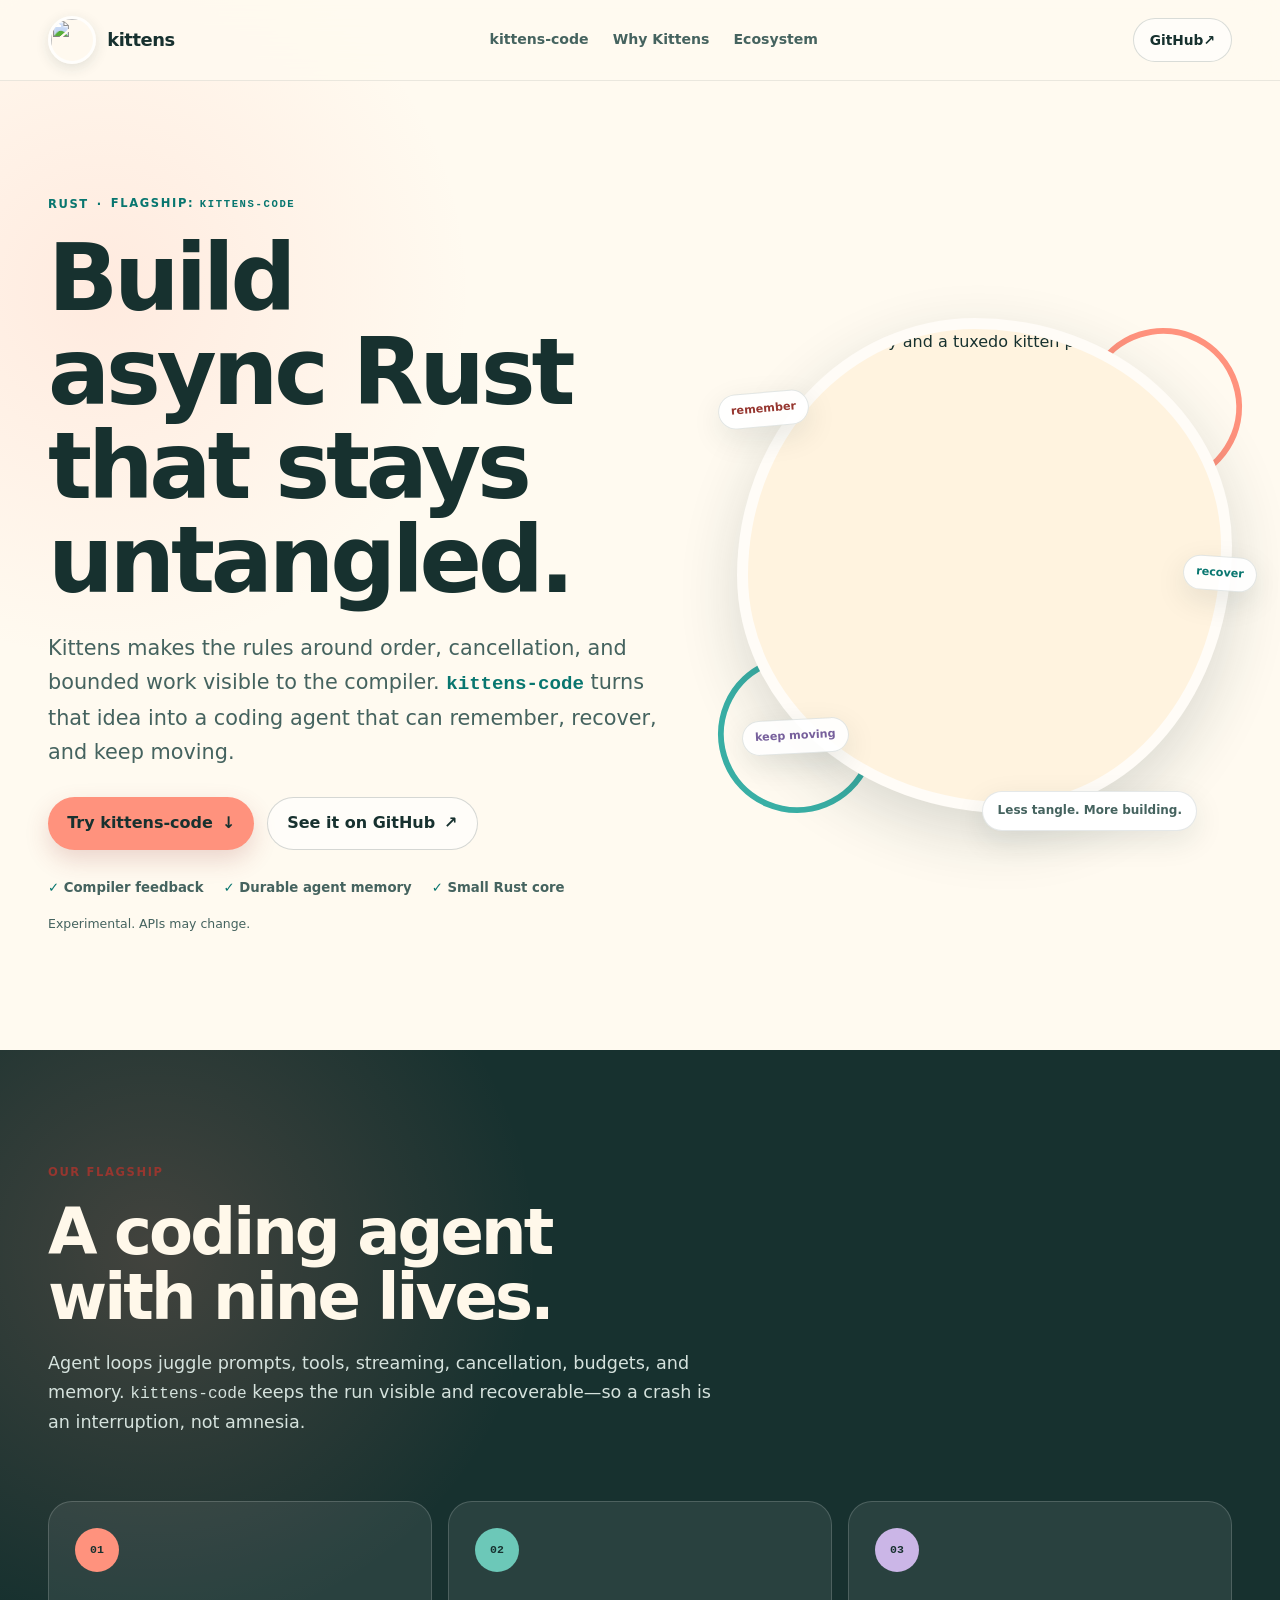
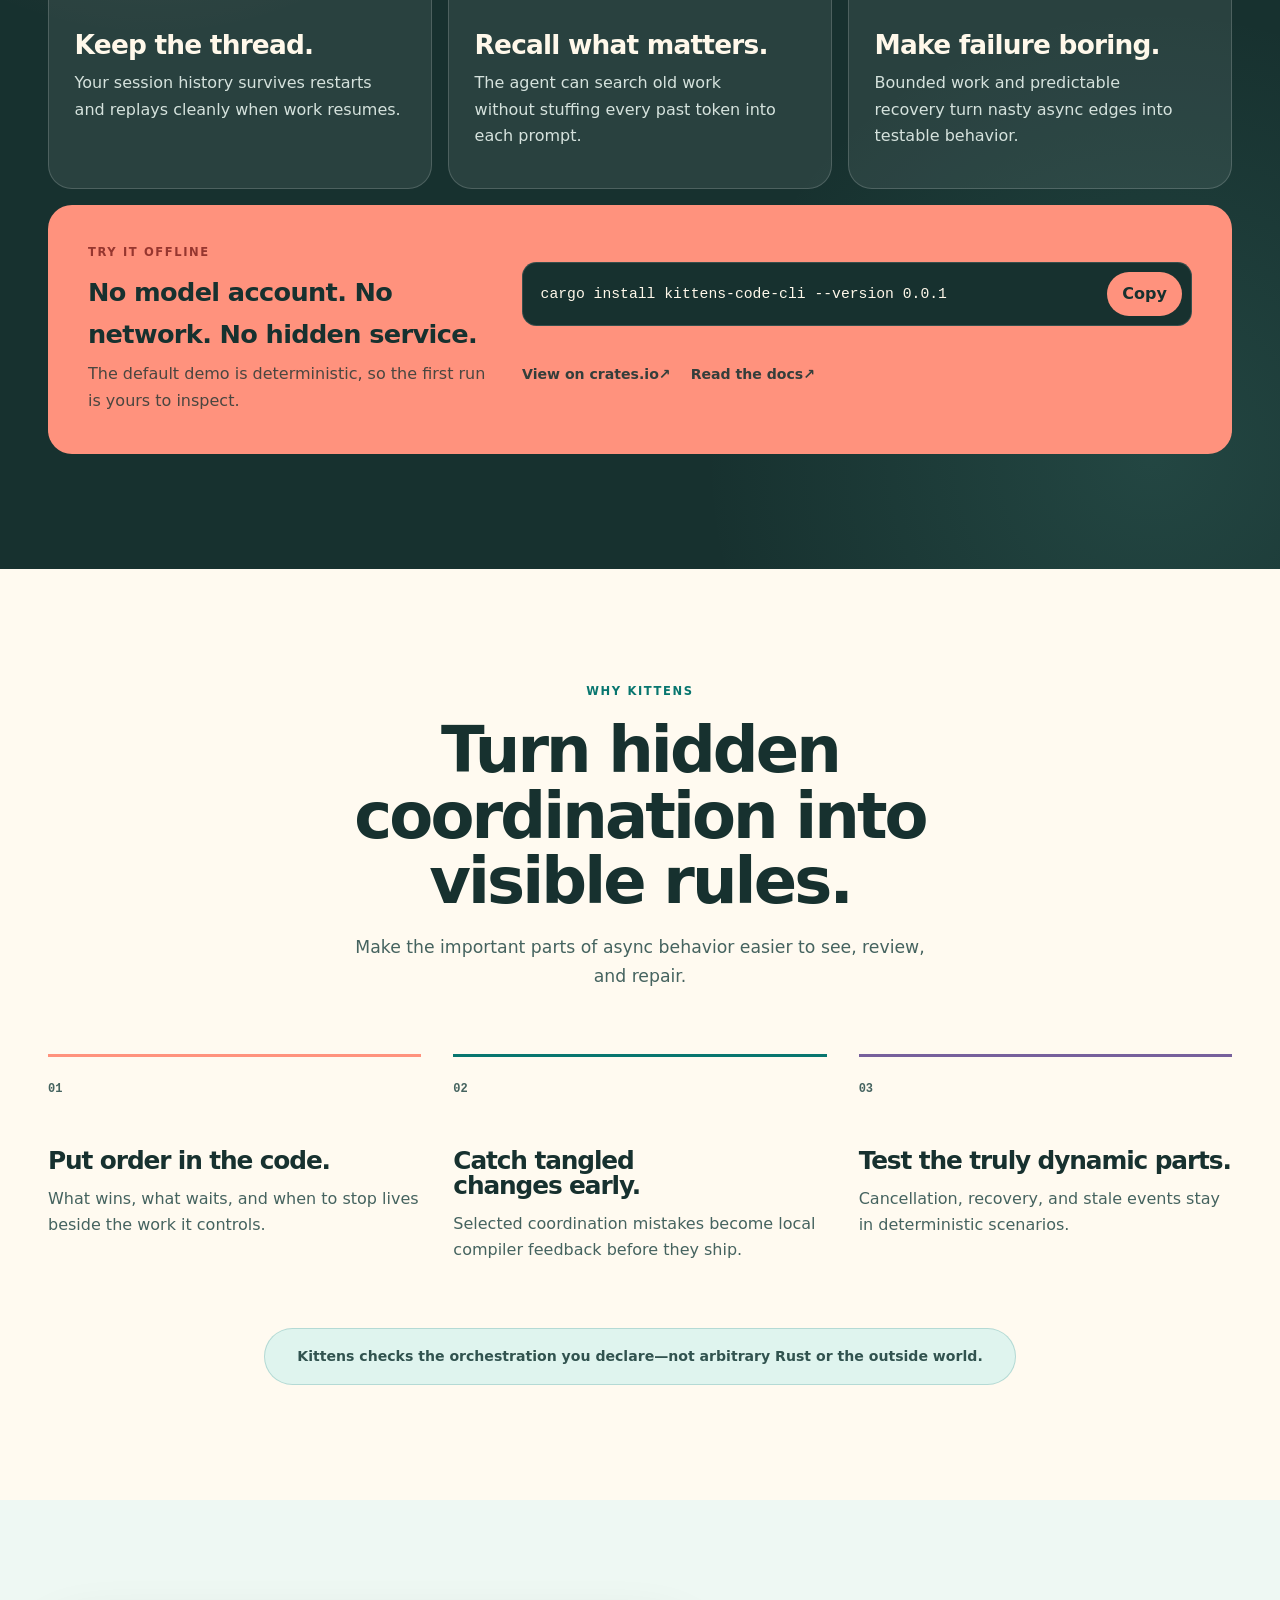
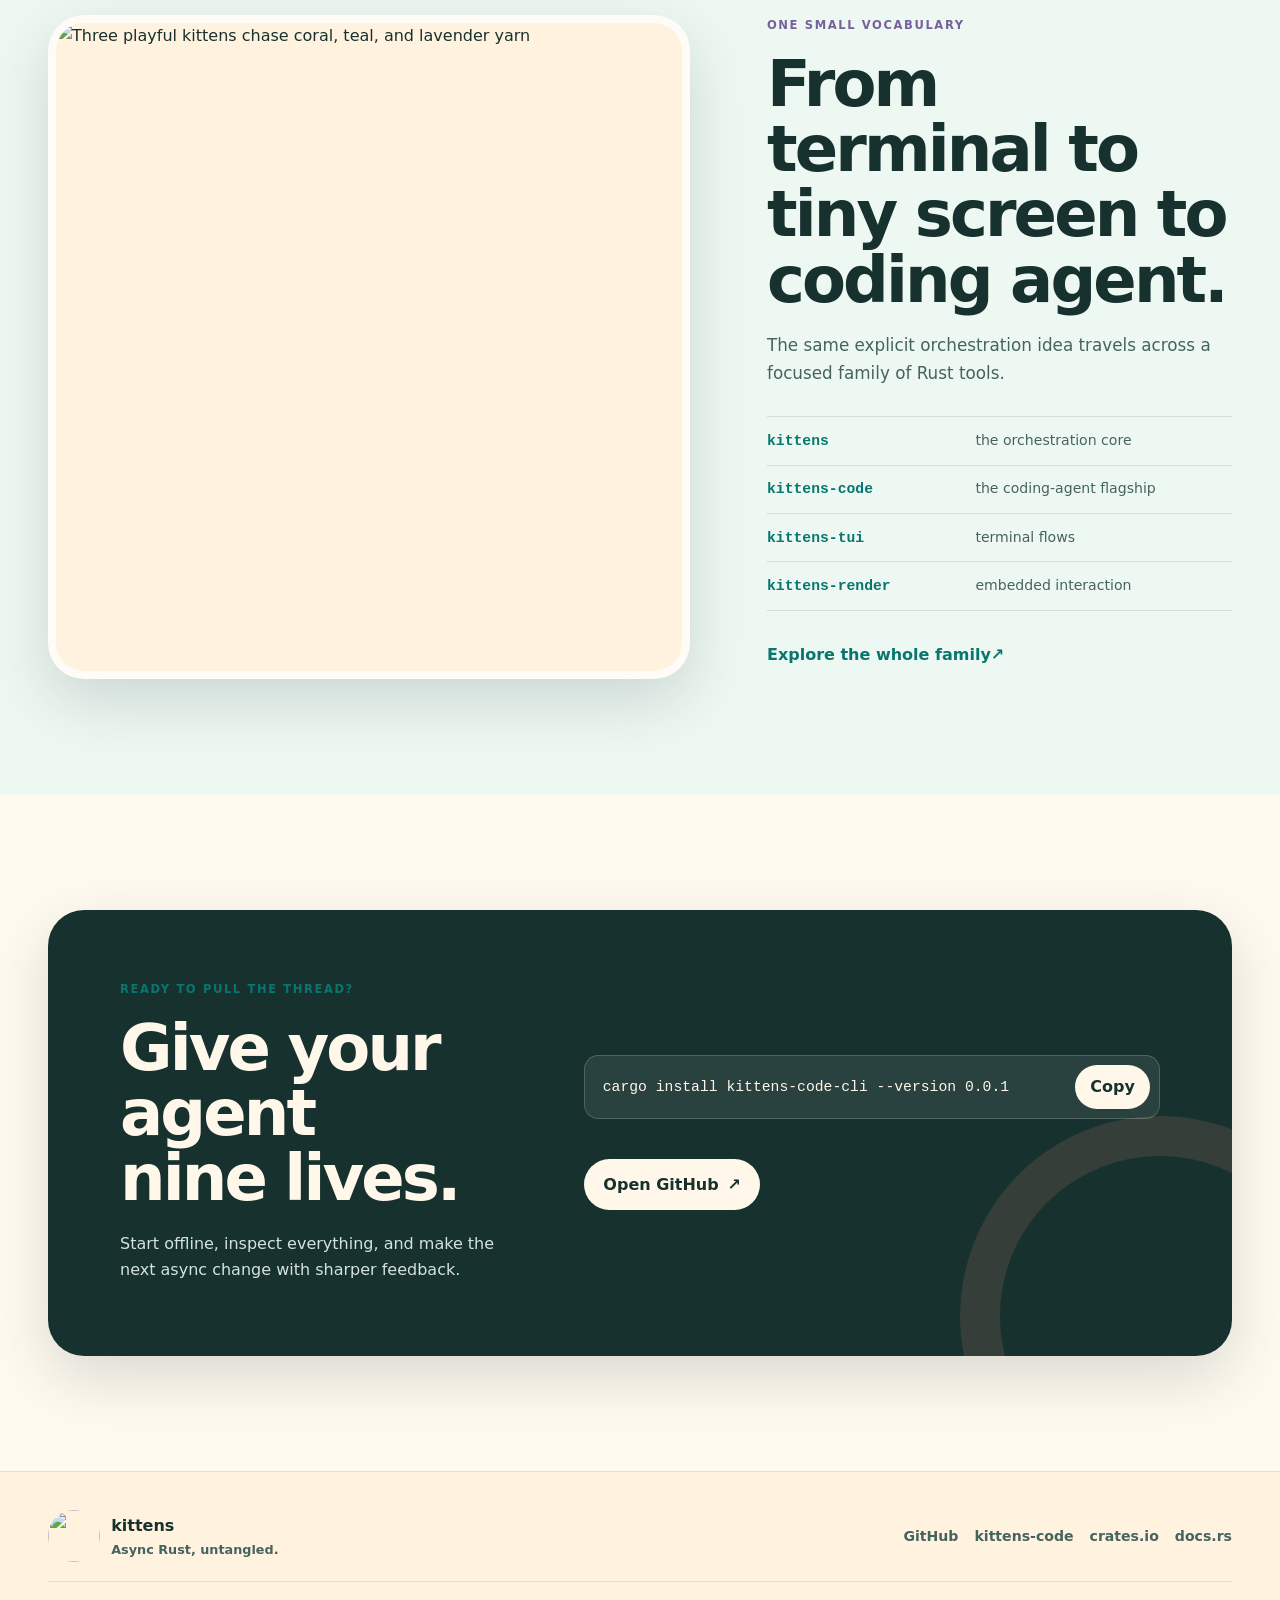
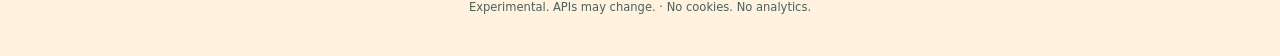
==== commit 7be5587b: "site: cut the landing page to marketing essentials" ====
--- a/website/src/index.html
+++ b/website/src/index.html
@@ -7,17 +7,17 @@
     <meta name="color-scheme" content="light">
     <meta
       name="description"
-      content="Kittens is an experimental no_std Rust SDK for compiler-checked async orchestration. Meet kittens-code, its flagship coding-agent harness demo."
+      content="Kittens makes async orchestration explicit in Rust. Its flagship, kittens-code, gives coding agents durable memory, bounded work, and predictable recovery."
     >
     <meta name="robots" content="index,follow,max-image-preview:large">
     <link rel="canonical" href="https://gonzih.github.io/kittens-rs/">
 
     <meta property="og:type" content="website">
     <meta property="og:site_name" content="Kittens">
-    <meta property="og:title" content="Kittens + kittens-code — Async orchestration with explicit law">
+    <meta property="og:title" content="Kittens — Async Rust, untangled">
     <meta
       property="og:description"
-      content="Meet kittens-code: the flagship coding-agent harness built around typed effects, durable replay, budgeted recall, and honest boundaries."
+      content="Meet kittens-code: a coding-agent harness with durable memory, bounded work, and predictable recovery."
     >
     <meta property="og:url" content="https://gonzih.github.io/kittens-rs/">
     <meta
@@ -26,13 +26,13 @@
     >
     <meta
       property="og:image:alt"
-      content="Kittens and its flagship kittens-code harness, illustrated with playful kittens and coral yarn"
+      content="Two playful kittens, colorful yarn, and the kittens-code flagship wordmark"
     >
     <meta name="twitter:card" content="summary_large_image">
-    <meta name="twitter:title" content="Kittens + kittens-code — Explicit async orchestration">
+    <meta name="twitter:title" content="Kittens — Async Rust, untangled">
     <meta
       name="twitter:description"
-      content="The flagship coding-agent demo for Kittens: typed wire, sans-IO core, durable transcript, budgeted RLM recall, and an installable CLI."
+      content="Build coding agents that remember their work, recover cleanly, and keep moving."
     >
     <meta
       name="twitter:image"
@@ -52,20 +52,10 @@
     <link rel="stylesheet" href="styles.css">
     <script src="script.js" defer></script>
 
-    <title>Kittens + kittens-code — Compiler-checked async orchestration in Rust</title>
+    <title>Kittens — Async Rust, untangled</title>
   </head>
   <body>
     <a class="skip-link" href="#main-content">Skip to the good stuff</a>
-
-    <div class="release-bar">
-      <div class="release-bar__inner">
-        <span class="release-bar__dot" aria-hidden="true"></span>
-        <span><strong>kittens-code 0.0.1 is live</strong> — our flagship demo, still experimental.</span>
-        <a href="https://github.com/Gonzih/kittens-rs/tree/kc0">
-          Explore the release <span aria-hidden="true">↗</span>
-        </a>
-      </div>
-    </div>
 
     <header class="site-header">
       <nav class="nav shell" aria-label="Primary navigation">
@@ -75,9 +65,8 @@
         </a>
         <div class="nav__links">
           <a href="#kittens-code">kittens-code</a>
-          <a href="#vision">Vision</a>
-          <a href="#stack">Foundation</a>
-          <a href="#evidence">Evidence</a>
+          <a href="#why">Why Kittens</a>
+          <a href="#ecosystem">Ecosystem</a>
         </div>
         <a class="nav__github" href="https://github.com/Gonzih/kittens-rs">
           GitHub <span aria-hidden="true">↗</span>
@@ -91,34 +80,28 @@
           <p class="eyebrow">
             <span>Rust</span>
             <span aria-hidden="true">·</span>
-            <span><code>no_std</code></span>
-            <span aria-hidden="true">·</span>
-            <span>flagship: <code>kittens-code</code></span>
+            <span>Flagship: <code>kittens-code</code></span>
           </p>
-          <h1 id="hero-title">Make async orchestration harder to get wrong.</h1>
+          <h1 id="hero-title">Build async Rust that stays untangled.</h1>
           <p class="hero__lede">
-            Kittens turns selected ordering facts in long-lived Rust systems into compiler
-            inputs—so shutdown order, starvation hazards, bounded work, and source lifecycles
-            are visible before an edit ships. Its flagship demo carries that discipline into a
-            complete coding-agent harness.
-          </p>
-          <p class="hero__qualifier">
-            It is a small orchestration kernel, not a runtime, scheduler, HAL, or sandbox.
-            Handlers stay ordinary Rust. The boundaries stay visible.
+            Kittens makes the rules around order, cancellation, and bounded work visible to the
+            compiler. <code>kittens-code</code> turns that idea into a coding agent that can
+            remember, recover, and keep moving.
           </p>
           <div class="hero__actions">
-            <a class="button button--primary" href="#kittens-code">
-              Meet kittens-code <span aria-hidden="true">↓</span>
+            <a class="button button--primary" href="#start">
+              Try kittens-code <span aria-hidden="true">↓</span>
             </a>
             <a class="button button--secondary" href="https://github.com/Gonzih/kittens-rs">
-              Explore the repo <span aria-hidden="true">↗</span>
-            </a>
-          </div>
-          <ul class="hero__proofs" aria-label="Project properties">
-            <li><span aria-hidden="true">✓</span> Compiler-checked topology</li>
-            <li><span aria-hidden="true">✓</span> Durable, queryable agent state</li>
-            <li><span aria-hidden="true">✓</span> Bare-metal-linkable core</li>
+              See it on GitHub <span aria-hidden="true">↗</span>
+            </a>
+          </div>
+          <ul class="hero__proofs" aria-label="Project highlights">
+            <li><span aria-hidden="true">✓</span> Compiler feedback</li>
+            <li><span aria-hidden="true">✓</span> Durable agent memory</li>
+            <li><span aria-hidden="true">✓</span> Small Rust core</li>
           </ul>
+          <p class="experiment-note">Experimental. APIs may change.</p>
         </div>
 
         <figure class="hero-art">
@@ -130,310 +113,59 @@
               src="assets/kittens-logo.webp"
               width="640"
               height="640"
-              alt="An orange tabby and a tuxedo kitten play together around a coral ball of yarn"
+              alt="An orange tabby and a tuxedo kitten play around a coral ball of yarn"
               fetchpriority="high"
               decoding="async"
             >
           </div>
-          <span class="art-chip art-chip--one">declared order</span>
-          <span class="art-chip art-chip--two">bounded work</span>
-          <span class="art-chip art-chip--three">honest edges</span>
-          <figcaption>Compiler-checked claws. Soft paws.</figcaption>
+          <span class="art-chip art-chip--one">remember</span>
+          <span class="art-chip art-chip--two">recover</span>
+          <span class="art-chip art-chip--three">keep moving</span>
+          <figcaption>Less tangle. More building.</figcaption>
         </figure>
-      </section>
-
-      <section class="promise-strip" aria-label="Kittens in one line">
-        <div class="shell promise-strip__inner">
-          <span>One owner of application state.</span>
-          <span aria-hidden="true">✦</span>
-          <span>Concurrency through declared sources.</span>
-          <span aria-hidden="true">✦</span>
-          <span>Local feedback when topology drifts.</span>
-        </div>
       </section>
 
       <section class="section flagship" id="kittens-code" aria-labelledby="kittens-code-title">
         <div class="shell">
-          <div class="flagship__intro">
-            <div class="flagship__headline">
-              <p class="eyebrow eyebrow--coral">Flagship demo · KC0 · published 0.0.1</p>
-              <h2 id="kittens-code-title">Meet <code>kittens-code</code>, the harness Kittens was built to hold.</h2>
-              <p class="flagship__lede">
-                A coding agent is where streaming, cancellation, tools, persistence, context,
-                budgets, and human input all pull on the same ball of yarn. <code>kittens-code</code>
-                makes those seams explicit: typed operations enter, a sans-IO engine decides,
-                drivers discharge effects, durable events leave.
-              </p>
-              <div class="flagship__actions">
-                <a class="button button--primary" href="#kittens-code-demo">
-                  Run the deterministic demo <span aria-hidden="true">↓</span>
-                </a>
-                <a class="button button--secondary" href="https://github.com/Gonzih/kittens-rs/tree/kc0">
-                  Browse the <code>kc0</code> source <span aria-hidden="true">↗</span>
-                </a>
-              </div>
+          <div class="product-heading">
+            <p class="eyebrow eyebrow--coral">Our flagship</p>
+            <h2 id="kittens-code-title">A coding agent with nine lives.</h2>
+            <p>
+              Agent loops juggle prompts, tools, streaming, cancellation, budgets, and memory.
+              <code>kittens-code</code> keeps the run visible and recoverable—so a crash is an
+              interruption, not amnesia.
+            </p>
+          </div>
+
+          <div class="outcome-grid">
+            <article class="outcome outcome--coral">
+              <span class="outcome__number" aria-hidden="true">01</span>
+              <h3>Keep the thread.</h3>
+              <p>Your session history survives restarts and replays cleanly when work resumes.</p>
+            </article>
+            <article class="outcome outcome--teal">
+              <span class="outcome__number" aria-hidden="true">02</span>
+              <h3>Recall what matters.</h3>
+              <p>The agent can search old work without stuffing every past token into each prompt.</p>
+            </article>
+            <article class="outcome outcome--lavender">
+              <span class="outcome__number" aria-hidden="true">03</span>
+              <h3>Make failure boring.</h3>
+              <p>Bounded work and predictable recovery turn nasty async edges into testable behavior.</p>
+            </article>
+          </div>
+
+          <div class="quickstart">
+            <div class="quickstart__copy">
+              <p class="eyebrow">Try it offline</p>
+              <strong>No model account. No network. No hidden service.</strong>
+              <p>The default demo is deterministic, so the first run is yours to inspect.</p>
             </div>
-
-            <aside class="flagship-boundary" aria-labelledby="flagship-boundary-title">
-              <p class="mini-label">Status boundary</p>
-              <h3 id="flagship-boundary-title">A real release on a separate source branch.</h3>
-              <p>
-                All four crates are published, unyanked experimental evidence releases. Their
-                source lives on <code>kc0</code>, not deployed <code>main</code>. The current Tokio
-                runner proves the core/driver/CLI spine; the full <code>kittens::reactor!</code>
-                driver topology and E1 evaluation rig remain deferred KC0 scope.
-              </p>
-              <p>
-                “Flagship” names product priority—not production stability, an MCU runtime, or
-                closure of every imported SPEC gate.
-              </p>
-              <a href="https://github.com/Gonzih/kittens-rs/blob/kc0/crates/kittens-code-driver-tokio/README.md">
-                Read the driver boundary <span aria-hidden="true">↗</span>
-              </a>
-            </aside>
-          </div>
-
-          <section class="agent-decomposition" aria-labelledby="agent-decomposition-title">
-            <div class="agent-decomposition__copy">
-              <p class="eyebrow eyebrow--teal">One agent, three separable layers</p>
-              <h3 id="agent-decomposition-title">Frontmatter in front. Harness in the middle. Model behind the wire.</h3>
-              <p>
-                The architecture refuses to collapse presentation, orchestration, and cognition
-                into one privileged process. Each layer can move without rewriting the others.
-              </p>
-              <a href="https://github.com/Gonzih/kittens-rs/blob/kc0/docs/kittens-code/FRONTMATTER.md">
-                Read the FRONTMATTER orientation <span aria-hidden="true">↗</span>
-              </a>
-            </div>
-            <ol class="agent-stack" aria-label="The three layers of a complete agent">
-              <li class="agent-stack__cognition">
-                <span class="agent-stack__label">COGNITION</span>
-                <div>
-                  <strong>The model</strong>
-                  <p>Token generation and tool proposals, local or reached over a wire.</p>
-                </div>
-                <code>window in · text/tools out</code>
-              </li>
-              <li class="agent-stack__orchestration">
-                <span class="agent-stack__label">ORCHESTRATION</span>
-                <div>
-                  <strong>kittens-code</strong>
-                  <p>Turn law, effects, replay, context/RLM, budgets, and cancellation.</p>
-                </div>
-                <code>no_std + alloc core</code>
-              </li>
-              <li class="agent-stack__display">
-                <span class="agent-stack__label">DISPLAY</span>
-                <div>
-                  <strong>Frontmatter</strong>
-                  <p><code>kittens-tui</code> in a terminal or <code>kittens-render</code> on a panel.</p>
-                </div>
-                <code>Ops up · Events down</code>
-              </li>
-            </ol>
-          </section>
-
-          <div class="flagship-subhead">
-            <p class="eyebrow eyebrow--lavender">A turn, end to end</p>
-            <h3>Every handoff has a name.</h3>
-          </div>
-          <ol class="turn-flow">
-            <li>
-              <span>01</span>
-              <div>
-                <strong>Accept an Op</strong>
-                <p>The headless CLI reads one JSON object per line and assigns a submission id.</p>
-              </div>
-              <code>Op → Submission</code>
-            </li>
-            <li>
-              <span>02</span>
-              <div>
-                <strong>Decide in core</strong>
-                <p>The synchronous engine consumes a <code>CoreInput</code> and returns one bounded action batch.</p>
-              </div>
-              <code>handle() → Transition</code>
-            </li>
-            <li>
-              <span>03</span>
-              <div>
-                <strong>Persist before authority</strong>
-                <p><code>Commit</code> records enter the sole appender; authoritative events wait for durability.</p>
-              </div>
-              <code>Commit → Persisted</code>
-            </li>
-            <li>
-              <span>04</span>
-              <div>
-                <strong>Discharge effects</strong>
-                <p>The driver owns model calls, transcript pages, filesystem tools, timers, and cancellation.</p>
-              </div>
-              <code>StartEffect ⇄ Finished</code>
-            </li>
-            <li>
-              <span>05</span>
-              <div>
-                <strong>Publish an Event</strong>
-                <p>Committed turn, model, tool, budget, compaction, query, error, and shutdown facts stream out.</p>
-              </div>
-              <code>Event → JSONL</code>
-            </li>
-          </ol>
-
-          <div class="flagship-subhead flagship-subhead--crates">
-            <p class="eyebrow eyebrow--orange">The published family</p>
-            <h3>Four crates. Four boundaries. One demo.</h3>
-          </div>
-          <div class="code-crate-grid">
-            <article class="code-crate code-crate--protocol">
-              <div class="code-crate__topline">
-                <span>01 · WIRE</span>
-                <span>0.0.1</span>
-              </div>
-              <h4><code>kittens-code-protocol</code></h4>
-              <p>Frontend-safe <code>Op</code>, <code>Event</code>, error, policy, config, budget, and identity data.</p>
-              <dl>
-                <div><dt>Enforced by</dt><dd>closed wire shapes, serde, additive evolution</dd></div>
-                <div><dt>Deliberately absent</dt><dd>engine law, IO, endpoints, clocks, UUID dependencies</dd></div>
-              </dl>
-              <div class="link-row">
-                <a href="https://crates.io/crates/kittens-code-protocol">crates.io <span aria-hidden="true">↗</span></a>
-                <a href="https://docs.rs/kittens-code-protocol/0.0.1/kittens_code_protocol/">docs.rs <span aria-hidden="true">↗</span></a>
-                <a href="https://github.com/Gonzih/kittens-rs/tree/kc0/crates/kittens-code-protocol">source <span aria-hidden="true">↗</span></a>
-              </div>
-            </article>
-
-            <article class="code-crate code-crate--core">
-              <div class="code-crate__topline">
-                <span>02 · LAW</span>
-                <span>0.0.1</span>
-              </div>
-              <h4><code>kittens-code-core</code></h4>
-              <p>The <code>no_std + alloc</code> turn machine, context engine, RLM executor, replay, and budget law.</p>
-              <dl>
-                <div><dt>Enforced by</dt><dd>sealed caps, private ledgers, checked integers, deterministic tests</dd></div>
-                <div><dt>Deliberately absent</dt><dd>runtime, IO, clock, entropy, HTTP, filesystem access</dd></div>
-              </dl>
-              <div class="link-row">
-                <a href="https://crates.io/crates/kittens-code-core">crates.io <span aria-hidden="true">↗</span></a>
-                <a href="https://docs.rs/kittens-code-core/0.0.1/kittens_code_core/">docs.rs <span aria-hidden="true">↗</span></a>
-                <a href="https://github.com/Gonzih/kittens-rs/tree/kc0/crates/kittens-code-core">source <span aria-hidden="true">↗</span></a>
-              </div>
-            </article>
-
-            <article class="code-crate code-crate--driver">
-              <div class="code-crate__topline">
-                <span>03 · EFFECTS</span>
-                <span>0.0.1</span>
-              </div>
-              <h4><code>kittens-code-driver-tokio</code></h4>
-              <p>The host for the appender, deterministic and live model clients, filesystem tools, and runner.</p>
-              <dl>
-                <div><dt>Enforced by</dt><dd>one-writer lock, atomic replacement, path checks, fault scenarios</dd></div>
-                <div><dt>Deliberately absent</dt><dd>full reactor macro topology in this evidence release</dd></div>
-              </dl>
-              <div class="link-row">
-                <a href="https://crates.io/crates/kittens-code-driver-tokio">crates.io <span aria-hidden="true">↗</span></a>
-                <a href="https://docs.rs/kittens-code-driver-tokio/0.0.1/kittens_code_driver_tokio/">docs.rs <span aria-hidden="true">↗</span></a>
-                <a href="https://github.com/Gonzih/kittens-rs/tree/kc0/crates/kittens-code-driver-tokio">source <span aria-hidden="true">↗</span></a>
-              </div>
-            </article>
-
-            <article class="code-crate code-crate--cli">
-              <div class="code-crate__topline">
-                <span>04 · COMPOSE</span>
-                <span>0.0.1</span>
-              </div>
-              <h4><code>kittens-code-cli</code></h4>
-              <p>The installable <code>kittens-code</code> binary: JSONL Ops in, flushed Events out, resumable log beside it.</p>
-              <dl>
-                <div><dt>Enforced by</dt><dd>typed decode, monotonic submission ids, drain-on-shutdown tests</dd></div>
-                <div><dt>Deliberately absent</dt><dd>TUI, hidden daemon, account system, hosted model service</dd></div>
-              </dl>
-              <div class="link-row">
-                <a href="https://crates.io/crates/kittens-code-cli">crates.io <span aria-hidden="true">↗</span></a>
-                <a href="https://docs.rs/kittens-code-cli/0.0.1/kittens_code_cli/">docs.rs <span aria-hidden="true">↗</span></a>
-                <a href="https://github.com/Gonzih/kittens-rs/tree/kc0/crates/kittens-code-cli">source <span aria-hidden="true">↗</span></a>
-              </div>
-            </article>
-          </div>
-
-          <div class="flagship-laws">
-            <article>
-              <span class="flagship-laws__mark" aria-hidden="true">↻</span>
-              <h3>Transcript law</h3>
-              <p>
-                One checksummed append-only JSONL log is recovery source, audit trail, and RLM
-                ground truth. Resume replays it; torn tails truncate to the last valid frame;
-                incomplete streams receive persisted crash terminals.
-              </p>
-              <small>Driver protocol + adversarial second-reopen tests</small>
-            </article>
-            <article>
-              <span class="flagship-laws__mark" aria-hidden="true">⌕</span>
-              <h3>Context law</h3>
-              <p>
-                The live window compacts, but records do not disappear. A budgeted continuation
-                can <code>grep</code>, slice, partition, ask sub-models, and return a capped answer
-                through the ordinary <code>recall</code> tool path.
-              </p>
-              <small>Core state machine + typed RLM IR</small>
-            </article>
-            <article>
-              <span class="flagship-laws__mark" aria-hidden="true">≤</span>
-              <h3>Budget law</h3>
-              <p>
-                Model-visible values pass through branded caps; query and aggregate meters stop
-                work at compiled ceilings. Every behavioral counter uses checked or saturating
-                integer math for byte-identical replay.
-              </p>
-              <small>Type system + private admission + property tests</small>
-            </article>
-            <article>
-              <span class="flagship-laws__mark" aria-hidden="true">◇</span>
-              <h3>Effect law</h3>
-              <p>
-                IO cannot sneak into core. Model, store-page, VFS, timer, and sub-model work is
-                correlated by effect id and turn epoch; only an owned, current effect can close
-                a lifecycle.
-              </p>
-              <small>Sans-IO API + exactly-once terminal ledger</small>
-            </article>
-            <article>
-              <span class="flagship-laws__mark" aria-hidden="true">▣</span>
-              <h3>Model law</h3>
-              <p>
-                The default jail is scripted, offline, and deterministic. The optional
-                <code>live</code> feature adds Anthropic-dialect SSE, bounded retry with jitter and
-                <code>Retry-After</code>, cancellation, and a circuit breaker.
-              </p>
-              <small>Default-lean feature boundary + deterministic scenarios</small>
-            </article>
-            <article>
-              <span class="flagship-laws__mark" aria-hidden="true">μ</span>
-              <h3>Portability law</h3>
-              <p>
-                Protocol and core link on <code>thumbv7em-none-eabi</code> and
-                <code>wasm32-unknown-unknown</code>. That proves the center is portable—not that an
-                Embassy/WASI/Web driver or on-silicon agent already exists.
-              </p>
-              <small>Cross-target link gates + dependency-tree discipline</small>
-            </article>
-          </div>
-
-          <div class="flagship-demo" id="kittens-code-demo">
-            <div class="flagship-demo__copy">
-              <p class="eyebrow">Run it without a network</p>
-              <h3>The default model is a deterministic jail.</h3>
-              <p>
-                Install the headless composition root, script one model response, then send
-                newline-delimited Ops. You will get turn and model Events on stdout plus a
-                checksummed session log you can reopen.
-              </p>
-              <div class="install-command install-command--flagship">
+            <div class="quickstart__action">
+              <div class="install-command">
                 <code id="kittens-code-install">cargo install kittens-code-cli --version 0.0.1</code>
                 <button
-                  class="copy-button copy-button--light"
+                  class="copy-button"
                   type="button"
                   data-copy-target="kittens-code-install"
                   aria-describedby="kittens-code-install-status"
@@ -441,517 +173,93 @@
                   Copy
                 </button>
               </div>
-              <p class="copy-status copy-status--light" id="kittens-code-install-status" aria-live="polite"></p>
-              <ul class="flagship-demo__notes">
-                <li>Default backend: <code>jail</code>; no HTTP/TLS dependency or network call.</li>
-                <li>Optional live mode: rebuild with <code>--features live</code> and provide bootstrap-only credentials.</li>
-                <li>CLI args override environment, which overrides documented defaults.</li>
-              </ul>
+              <p class="copy-status" id="kittens-code-install-status" aria-live="polite"></p>
+              <div class="quickstart__links">
+                <a href="https://crates.io/crates/kittens-code-cli">
+                  View on crates.io <span aria-hidden="true">↗</span>
+                </a>
+                <a href="https://docs.rs/kittens-code-cli/0.0.1/kittens_code_cli/">
+                  Read the docs <span aria-hidden="true">↗</span>
+                </a>
+              </div>
             </div>
-
-            <div class="demo-terminal">
-              <div class="demo-terminal__bar">
-                <div class="window-dots" aria-hidden="true"><i></i><i></i><i></i></div>
-                <span>deterministic demo · shell</span>
-                <button
-                  class="copy-button"
-                  type="button"
-                  data-copy-target="kittens-code-demo-script"
-                  aria-describedby="kittens-code-demo-status"
-                >
-                  Copy
-                </button>
-              </div>
-              <pre><code id="kittens-code-demo-script"><span class="tok-comment"># One offline model response.</span>
-<span class="tok-fn">printf</span> <span class="tok-str">'[{"text":"The topology is explicit. The yarn is intact."}]\n'</span> \
-  &gt; kittens-code-scenario.json
-
-<span class="tok-comment"># One turn, then a drained shutdown.</span>
-<span class="tok-fn">printf</span> <span class="tok-str">'%s\n'</span> \
-  <span class="tok-str">'{"op":"user_input","text":"Explain the Kittens architecture."}'</span> \
-  <span class="tok-str">'{"op":"shutdown"}'</span> \
-  | kittens-code --scenario ./kittens-code-scenario.json</code></pre>
-              <p class="copy-status" id="kittens-code-demo-status" aria-live="polite"></p>
-            </div>
-          </div>
-
-          <div class="recall-layout">
-            <div class="recall-layout__copy">
-              <p class="eyebrow eyebrow--teal">Recall, not amnesia</p>
-              <h3>The model can query the transcript it no longer keeps in-window.</h3>
-              <p>
-                The <code>recall</code> tool lowers one tiny, typed, versioned verb language into a
-                suspendable continuation. Store pages and sub-model asks leave as effects; caps
-                and meters remain core law. Compaction removes window copies, never log truth.
-              </p>
-              <ul class="verb-cloud" aria-label="Available RLM verbs">
-                <li><code>grep</code></li>
-                <li><code>slice</code></li>
-                <li><code>head</code></li>
-                <li><code>tail</code></li>
-                <li><code>count</code></li>
-                <li><code>partition</code></li>
-                <li><code>ask</code></li>
-                <li><code>ask-each</code></li>
-                <li><code>final</code></li>
-              </ul>
-            </div>
-            <div class="recall-script">
-              <div class="recall-script__label">recall script · typed lowering</div>
-              <pre><code><span class="tok-fn">grep</span> <span class="tok-str">"store_io|cancelled"</span> --ctx=<span class="tok-num">2</span>
-<span class="tok-fn">partition</span> %<span class="tok-num">1</span> --by=turns --size=<span class="tok-num">8</span>
-<span class="tok-fn">ask-each</span> %<span class="tok-num">2</span> <span class="tok-str">"What failed, and what recovered?"</span>
-<span class="tok-fn">final</span> %<span class="tok-num">3</span></code></pre>
-              <p>Value caps truncate. Aggregate meters stop the query. Full records stay in the log.</p>
-            </div>
-          </div>
-
-          <div class="flagship-evidence">
-            <div class="flagship-evidence__shipped">
-              <p class="mini-label">Published evidence</p>
-              <h3>What 0.0.1 actually carries</h3>
-              <ul>
-                <li>four unyanked crates in dependency order;</li>
-                <li>typed JSONL protocol and installable headless binary;</li>
-                <li>replayable, checksummed, crash-repaired transcript;</li>
-                <li>turn/context/RLM/budget core with branded cap bypasses rejected;</li>
-                <li>offline jail plus optional live Anthropic-dialect client;</li>
-                <li>protocol/core link gates on bare-metal ARM and WebAssembly.</li>
-              </ul>
-            </div>
-            <div class="flagship-evidence__open">
-              <p class="mini-label">Still open</p>
-              <h3>What “flagship” does not erase</h3>
-              <ul>
-                <li>the full <code>kittens::reactor!</code> driver wiring and bounded funnels;</li>
-                <li>the preregistered E1 context-law evaluation and real-endpoint G10 evidence;</li>
-                <li>Embassy, Web, and WASI drivers plus their kernel adapters;</li>
-                <li>on-silicon FRONTMATTER + HARNESS composition;</li>
-                <li>L2 embeddings, swarm mounts, subagents, and stable APIs.</li>
-              </ul>
-            </div>
-          </div>
-
-          <nav class="flagship-library" aria-label="kittens-code evidence library">
-            <div>
-              <p class="eyebrow eyebrow--lavender">Follow every thread</p>
-              <h3>The complete kittens-code evidence library.</h3>
-            </div>
-            <a href="https://github.com/Gonzih/kittens-rs/tree/kc0">
-              <span>Source branch</span><strong><code>kc0</code></strong><i aria-hidden="true">↗</i>
-            </a>
-            <a href="https://github.com/Gonzih/kittens-rs/blob/kc0/docs/kittens-code/SPEC.md">
-              <span>Frozen contract</span><strong>SPEC</strong><i aria-hidden="true">↗</i>
-            </a>
-            <a href="https://github.com/Gonzih/kittens-rs/blob/kc0/docs/kittens-code/RESEARCH.md">
-              <span>Landscape + bets</span><strong>Research synthesis</strong><i aria-hidden="true">↗</i>
-            </a>
-            <a href="https://github.com/Gonzih/kittens-rs/blob/kc0/docs/kittens-code/FRONTMATTER.md">
-              <span>Agent layering</span><strong>FRONTMATTER</strong><i aria-hidden="true">↗</i>
-            </a>
-            <a href="https://github.com/Gonzih/kittens-rs/blob/kc0/CHANGELOG.md#kittens-code-family-001--2026-08-09">
-              <span>0.0.1 evidence</span><strong>Release changelog</strong><i aria-hidden="true">↗</i>
-            </a>
-            <a href="https://github.com/Gonzih/kittens-rs/tree/kc0/docs/kittens-code/research-inputs">
-              <span>21 pinned inputs</span><strong>Research archive</strong><i aria-hidden="true">↗</i>
-            </a>
-          </nav>
-        </div>
-      </section>
-
-      <section class="section coverage" id="vision" aria-labelledby="vision-title">
+          </div>
+        </div>
+      </section>
+
+      <section class="section why" id="why" aria-labelledby="why-title">
         <div class="shell">
-          <div class="section-heading section-heading--split">
-            <div>
-              <p class="eyebrow eyebrow--coral">The vision</p>
-              <h2 id="vision-title">Bring the whole ball of yarn into view.</h2>
-            </div>
-            <p>
-              Async systems fail in different ways. Kittens does not flatten them into one
-              magic percentage. It attacks each class at the strongest honest layer.
-            </p>
-          </div>
-
-          <ol class="layer-list">
-            <li class="layer-card layer-card--coral">
-              <div class="layer-card__number" aria-hidden="true">01</div>
-              <div class="layer-card__body">
-                <p class="layer-card__kind">Structure</p>
-                <h3>Inexpressible</h3>
-                <p>
-                  Safe Rust ownership plus a single-owner reactor make memory races and many
-                  intra-reactor shared-state races unwritable on the supported path.
-                </p>
-              </div>
-              <span class="layer-card__badge">Ordinary Rust</span>
+          <div class="section-heading">
+            <p class="eyebrow eyebrow--teal">Why Kittens</p>
+            <h2 id="why-title">Turn hidden coordination into visible rules.</h2>
+            <p>Make the important parts of async behavior easier to see, review, and repair.</p>
+          </div>
+
+          <ol class="value-grid">
+            <li>
+              <span aria-hidden="true">01</span>
+              <h3>Put order in the code.</h3>
+              <p>What wins, what waits, and when to stop lives beside the work it controls.</p>
             </li>
-            <li class="layer-card layer-card--teal">
-              <div class="layer-card__number" aria-hidden="true">02</div>
-              <div class="layer-card__body">
-                <p class="layer-card__kind">Declarations</p>
-                <h3>Static detection</h3>
-                <p>
-                  The <code>reactor!</code> compiler checks declared priority, shutdown,
-                  starvation, drain, phase, and source-admission relationships.
-                </p>
-              </div>
-              <span class="layer-card__badge">Macro + sealed traits</span>
+            <li>
+              <span aria-hidden="true">02</span>
+              <h3>Catch tangled changes early.</h3>
+              <p>Selected coordination mistakes become local compiler feedback before they ship.</p>
             </li>
-            <li class="layer-card layer-card--lavender">
-              <div class="layer-card__number" aria-hidden="true">03</div>
-              <div class="layer-card__body">
-                <p class="layer-card__kind">Scenarios</p>
-                <h3>Deterministic schedules</h3>
-                <p>
-                  Dynamic protocols—stale acknowledgements, cancellation races, rearming,
-                  and failure recovery—belong in private state machines and adversarial tests.
-                </p>
-              </div>
-              <span class="layer-card__badge">Runtime tests</span>
+            <li>
+              <span aria-hidden="true">03</span>
+              <h3>Test the truly dynamic parts.</h3>
+              <p>Cancellation, recovery, and stale events stay in deterministic scenarios.</p>
             </li>
           </ol>
 
-          <aside class="escape-note" aria-labelledby="escape-title">
-            <div class="escape-note__mark" aria-hidden="true">↳</div>
-            <div>
-              <h3 id="escape-title">Confidence ends where the declared vocabulary ends.</h3>
-              <p>
-                Raw spawns and selection, side channels, handler loops, and cross-task webs are
-                escape surface. Kittens measures and publishes that boundary; it does not hide it.
-              </p>
-            </div>
-            <a href="https://github.com/Gonzih/kittens-rs/blob/main/SPEC.md#21-coverage-thesis-where-race-and-ordering-defects-go">
-              Read the coverage thesis <span aria-hidden="true">↗</span>
-            </a>
-          </aside>
-        </div>
-      </section>
-
-      <section class="section stack" id="stack" aria-labelledby="stack-title">
-        <div class="shell">
-          <div class="section-heading">
-            <p class="eyebrow eyebrow--teal">The foundation on main</p>
-            <h2 id="stack-title">One vocabulary. Three foundation surfaces.</h2>
-            <p>
-              These are the kernel and profiles beneath the flagship direction. Each crate owns
-              a narrow protocol and names the layer that enforces it. None quietly absorbs the
-              rest of your application.
-            </p>
-          </div>
-
-          <div class="crate-grid">
-            <article class="crate-card crate-card--kernel">
-              <div class="crate-card__topline">
-                <span class="crate-card__index">K0</span>
-                <span class="status-pill">0.1.1 · experimental</span>
-              </div>
-              <h3><code>kittens</code></h3>
-              <p class="crate-card__role">The <code>no_std</code> reactor kernel and compiler.</p>
-              <dl class="boundary-list">
-                <div>
-                  <dt>Backed by</dt>
-                  <dd>macro validation, sealed source admission, Rust ownership</dd>
-                </div>
-                <div>
-                  <dt>Does not own</dt>
-                  <dd>the executor, handler interiors, or external event order</dd>
-                </div>
-              </dl>
-              <div class="link-row">
-                <a href="https://crates.io/crates/kittens">crates.io <span aria-hidden="true">↗</span></a>
-                <a href="https://docs.rs/kittens">docs.rs <span aria-hidden="true">↗</span></a>
-                <a href="https://github.com/Gonzih/kittens-rs/blob/main/K0-REPORT.md">evidence <span aria-hidden="true">↗</span></a>
-              </div>
-            </article>
-
-            <article class="crate-card crate-card--tui">
-              <div class="crate-card__topline">
-                <span class="crate-card__index">K1</span>
-                <span class="status-pill">0.1.1 · experimental</span>
-              </div>
-              <h3><code>kittens-tui</code></h3>
-              <p class="crate-card__role">Input isolation, frame acknowledgements, and render gating.</p>
-              <dl class="boundary-list">
-                <div>
-                  <dt>Backed by</dt>
-                  <dd>RAII, exclusive draw permits, private state, deterministic tests</dd>
-                </div>
-                <div>
-                  <dt>Does not own</dt>
-                  <dd>widgets, layout, styling, diffing, or raw output bypasses</dd>
-                </div>
-              </dl>
-              <div class="link-row">
-                <a href="https://crates.io/crates/kittens-tui">crates.io <span aria-hidden="true">↗</span></a>
-                <a href="https://docs.rs/kittens-tui">docs.rs <span aria-hidden="true">↗</span></a>
-                <a href="https://github.com/Gonzih/kittens-rs/blob/main/crates/kittens-tui/SPEC.md">contract <span aria-hidden="true">↗</span></a>
-              </div>
-            </article>
-
-            <article class="crate-card crate-card--render">
-              <div class="crate-card__topline">
-                <span class="crate-card__index">K2R</span>
-                <span class="status-pill">0.1.1 · evidence</span>
-              </div>
-              <h3><code>kittens-render</code></h3>
-              <p class="crate-card__role">Proof-carrying stripe, sweep, demand, and touch protocols.</p>
-              <dl class="boundary-list">
-                <div>
-                  <dt>Backed by</dt>
-                  <dd>move-only witnesses, private state machines, adversarial oracles</dd>
-                </div>
-                <div>
-                  <dt>Does not own</dt>
-                  <dd>display drivers, physical presentation, widgets, or board HIL truth</dd>
-                </div>
-              </dl>
-              <div class="link-row">
-                <a href="https://crates.io/crates/kittens-render">crates.io <span aria-hidden="true">↗</span></a>
-                <a href="https://docs.rs/kittens-render">docs.rs <span aria-hidden="true">↗</span></a>
-                <a href="https://github.com/Gonzih/kittens-rs/blob/main/crates/kittens-render/SPEC.md">contract <span aria-hidden="true">↗</span></a>
-              </div>
-            </article>
-          </div>
-
+          <p class="truth-note">
+            Kittens checks the orchestration you declare—not arbitrary Rust or the outside world.
+          </p>
+        </div>
+      </section>
+
+      <section class="section ecosystem" id="ecosystem" aria-labelledby="ecosystem-title">
+        <div class="shell ecosystem__layout">
           <figure class="banner-art">
             <img
               src="assets/kittens-yarn-banner.webp"
               width="1536"
               height="648"
-              alt="Three animated kittens play together with coral, teal, and lavender balls of yarn"
+              alt="Three playful kittens chase coral, teal, and lavender yarn"
               loading="lazy"
               decoding="async"
             >
-            <figcaption>Different domains. The same declared orchestration law.</figcaption>
           </figure>
-        </div>
-      </section>
-
-      <section class="section code-section" id="reactor" aria-labelledby="reactor-title">
-        <div class="shell code-layout">
-          <div class="code-copy">
-            <p class="eyebrow eyebrow--orange">Familiar Rust, stricter edits</p>
-            <h2 id="reactor-title">The topology sits beside the work.</h2>
+
+          <div class="ecosystem__copy">
+            <p class="eyebrow eyebrow--lavender">One small vocabulary</p>
+            <h2 id="ecosystem-title">From terminal to tiny screen to coding agent.</h2>
             <p>
-              Sources remain persistent. Priority stays lexical. Relationships are attributes
-              an agent can discover, preserve, and repair from local compiler feedback.
+              The same explicit orchestration idea travels across a focused family of Rust tools.
             </p>
-            <ul class="check-list">
-              <li><span aria-hidden="true">01</span> Shutdown is visibly first.</li>
-              <li><span aria-hidden="true">02</span> Readiness and bounded drain are declared.</li>
-              <li><span aria-hidden="true">03</span> An explicit waiver carries its reason.</li>
+            <ul class="family-list">
+              <li><code>kittens</code><span>the orchestration core</span></li>
+              <li><code>kittens-code</code><span>the coding-agent flagship</span></li>
+              <li><code>kittens-tui</code><span>terminal flows</span></li>
+              <li><code>kittens-render</code><span>embedded interaction</span></li>
             </ul>
-            <p class="code-copy__edge">
-              <strong>The honest edge:</strong> a handler can still block, await an unreviewed
-              operation, or write an unchecked loop. The macro checks its declared boundary,
-              not arbitrary Rust inside it.
-            </p>
-          </div>
-
-          <div class="code-window">
-            <div class="code-window__bar">
-              <div class="window-dots" aria-hidden="true"><i></i><i></i><i></i></div>
-              <span>reactor.rs · excerpt</span>
-              <button
-                class="copy-button"
-                type="button"
-                data-copy-target="reactor-code"
-                aria-describedby="copy-status"
-              >
-                Copy
-              </button>
-            </div>
-            <pre><code id="reactor-code"><span class="tok-key">kittens</span>::<span class="tok-fn">reactor!</span> {
-    <span class="tok-key">policy</span> {
-        selection: biased;
-        required_phases: [after_event];
-    }
-
-    <span class="tok-comment">/// Shutdown leads so a ready stream cannot hide teardown.</span>
-    <span class="tok-attr">#[source(stop)]</span>
-    <span class="tok-attr">#[readiness(quiescent)]</span>
-    <span class="tok-attr">#[shutdown]</span>
-    _ = sources.stop =&gt; { <span class="tok-fn">Ok</span>(<span class="tok-num">0</span>) }
-
-    <span class="tok-attr">#[source(events)]</span>
-    <span class="tok-attr">#[readiness(may_remain_ready)]</span>
-    <span class="tok-attr">#[starvation(allowed, reason = "no lower interactive source")]</span>
-    <span class="tok-attr">#[drain(max = 4)]</span>
-    <span class="tok-attr">#[last]</span>
-    event = sources.events =&gt; {
-        <span class="tok-fn">Ok</span>(Control::Continue)
-    }
-
-    <span class="tok-key">after_event</span> {
-        <span class="tok-comment">// Once after a successful service window.</span>
-        <span class="tok-fn">Ok</span>(())
-    }
-}</code></pre>
-            <p class="copy-status" id="copy-status" aria-live="polite"></p>
-          </div>
-        </div>
-      </section>
-
-      <section class="section evidence" id="evidence" aria-labelledby="evidence-title">
-        <div class="shell">
-          <div class="section-heading section-heading--split">
-            <div>
-              <p class="eyebrow eyebrow--lavender">Proof over promises</p>
-              <h2 id="evidence-title">Every claim names its layer.</h2>
-            </div>
-            <p>
-              The project publishes compile failures beside compile-pass escapes, runtime
-              schedules beside non-guarantees, and measurements beside the condition that made
-              them meaningful.
-            </p>
-          </div>
-
-          <div class="enforcement-grid">
-            <article>
-              <span class="enforcement-grid__icon" aria-hidden="true">{ }</span>
-              <h3>Ordinary Rust</h3>
-              <p>Ownership and borrowing enforce local single-consumption and exclusive access.</p>
-              <small>Not credited to the macro.</small>
-            </article>
-            <article>
-              <span class="enforcement-grid__icon" aria-hidden="true">#!</span>
-              <h3>Macro validation</h3>
-              <p>Whole-reactor relationships reject declared topology hazards at compile time.</p>
-              <small>Complete only for declared intent.</small>
-            </article>
-            <article>
-              <span class="enforcement-grid__icon" aria-hidden="true">◇</span>
-              <h3>Sealed admission</h3>
-              <p>Only reviewed persistent source shapes enter repeated kernel arbitration.</p>
-              <small>Adapter truth still needs audit and tests.</small>
-            </article>
-            <article>
-              <span class="enforcement-grid__icon" aria-hidden="true">↻</span>
-              <h3>Private state + tests</h3>
-              <p>Dynamic protocols reject stale or duplicate transitions under scripted faults.</p>
-              <small>Scenario coverage is never infinity.</small>
-            </article>
-          </div>
-
-          <div class="evidence-band">
-            <div class="evidence-band__intro">
-              <p class="eyebrow">K0 evidence snapshot</p>
-              <h3>Small kernel. Large reality fixture. Open review.</h3>
-              <a href="https://github.com/Gonzih/kittens-rs/blob/main/K0-REPORT.md">
-                Inspect conditions and open gates <span aria-hidden="true">↗</span>
-              </a>
-            </div>
-            <dl class="stat-grid">
-              <div>
-                <dt>23</dt>
-                <dd>arms in the Grok-shape compile fixture</dd>
-              </div>
-              <div>
-                <dt>18</dt>
-                <dd>retained K0 compile-fail mutations</dd>
-              </div>
-              <div>
-                <dt>0</dt>
-                <dd>allocator use in the bare-metal kernel gate</dd>
-              </div>
-              <div>
-                <dt>3</dt>
-                <dd>formal K0 gates still reported open</dd>
-              </div>
-            </dl>
-          </div>
-
-          <div class="honest-grid">
-            <div class="honest-grid__yes">
-              <p class="mini-label">Checked on the constrained path</p>
-              <ul>
-                <li>shutdown prefix and terminal shape</li>
-                <li><code>before</code>, cycle, and global <code>last</code></li>
-                <li>starvation relationships and buffered yields</li>
-                <li>literal macro-managed drain bounds</li>
-                <li>phase presence and admitted persistent sources</li>
-              </ul>
-            </div>
-            <div class="honest-grid__no">
-              <p class="mini-label">Not guaranteed</p>
-              <ul>
-                <li>external event arrival order</li>
-                <li>handler termination, latency, or side channels</li>
-                <li>raw runtime calls outside the vocabulary</li>
-                <li>hardware timing or physical presentation</li>
-                <li>formal K0 closure or API stability</li>
-              </ul>
-            </div>
-          </div>
-        </div>
-      </section>
-
-      <section class="section horizons" id="horizons" aria-labelledby="horizons-title">
-        <div class="shell">
-          <div class="section-heading">
-            <p class="eyebrow eyebrow--coral">Direction, clearly labeled</p>
-            <h2 id="horizons-title">From one harness to harnesses that build harnesses.</h2>
-            <p>
-              The ambition is one context-reconstructible orchestration vocabulary across
-              domains—not a bigger runtime and not a pile of invisible conventions.
-            </p>
-          </div>
-
-          <ol class="horizon-list">
-            <li>
-              <span class="horizon-list__step">Now</span>
-              <div>
-                <h3>One harness, visible end to end</h3>
-                <p>
-                  <code>kittens-code</code> makes the agent loop inspectable from JSONL wire to
-                  sans-IO transition, durable effect, budgeted recall, and client Event.
-                </p>
-              </div>
-            </li>
-            <li>
-              <span class="horizon-list__step">Profiles</span>
-              <div>
-                <h3>Component and engine authors</h3>
-                <p>
-                  TUI and rendering protocols move repeated domain races behind ownership,
-                  admission, and deterministic state machines without redefining the kernel.
-                </p>
-              </div>
-            </li>
-            <li>
-              <span class="horizon-list__step">Direction</span>
-              <div>
-                <h3>Meta-harnesses</h3>
-                <p>
-                  Harnesses that generate and supervise other harnesses need one spelling per
-                  operation and machine-readable topology they can emit and verify.
-                </p>
-              </div>
-            </li>
-          </ol>
-
-          <div class="direction-note">
-            <strong>Gated direction, not shipped API:</strong>
-            deterministic schedule exploration, machine-readable topology, broader runtime
-            profiles, and escape-surface measurement graduate only with their named evidence.
+            <a class="text-link" href="https://github.com/Gonzih/kittens-rs">
+              Explore the whole family <span aria-hidden="true">↗</span>
+            </a>
           </div>
         </div>
       </section>
 
       <section class="section start" id="start" aria-labelledby="start-title">
         <div class="shell start-card">
-          <div class="start-card__art" aria-hidden="true">
-            <img src="assets/kittens-logo.webp" width="220" height="220" alt="" loading="lazy">
-          </div>
           <div class="start-card__copy">
-            <p class="eyebrow">Run the flagship</p>
-            <h2 id="start-title">Start with <code>kittens-code</code>.</h2>
-            <p>
-              Install the experimental headless CLI and begin with the deterministic jail: no
-              account, network, or hidden daemon. Then inspect the frozen contract beside every
-              event the harness emits.
-            </p>
-            <div class="install-command">
+            <p class="eyebrow">Ready to pull the thread?</p>
+            <h2 id="start-title">Give your agent nine lives.</h2>
+            <p>Start offline, inspect everything, and make the next async change with sharper feedback.</p>
+          </div>
+          <div class="start-card__action">
+            <div class="install-command install-command--light">
               <code id="install-code">cargo install kittens-code-cli --version 0.0.1</code>
               <button
                 class="copy-button copy-button--light"
@@ -963,18 +271,9 @@
               </button>
             </div>
             <p class="copy-status copy-status--light" id="install-copy-status" aria-live="polite"></p>
-            <div class="start-card__links">
-              <a class="button button--cream" href="https://github.com/Gonzih/kittens-rs/blob/kc0/docs/kittens-code/SPEC.md">
-                Read the kittens-code SPEC <span aria-hidden="true">↗</span>
-              </a>
-              <a class="text-link" href="https://github.com/Gonzih/kittens-rs/tree/kc0/crates/kittens-code-cli">
-                Browse the CLI source <span aria-hidden="true">↗</span>
-              </a>
-            </div>
-            <p class="kernel-path">
-              Building the primitive instead? <code>cargo add kittens</code> and
-              <a href="https://github.com/Gonzih/kittens-rs/blob/main/docs/agent-guide.md">read the lean reactor grammar</a>.
-            </p>
+            <a class="button button--cream" href="https://github.com/Gonzih/kittens-rs">
+              Open GitHub <span aria-hidden="true">↗</span>
+            </a>
           </div>
         </div>
       </section>
@@ -982,25 +281,17 @@
 
     <footer class="site-footer">
       <div class="shell footer-grid">
-        <div class="footer-brand">
-          <img src="assets/kittens-logo.webp" width="56" height="56" alt="">
-          <div>
-            <strong>kittens</strong>
-            <span>Explicit async orchestration with compiler-checked claws and soft paws.</span>
-          </div>
-        </div>
+        <a class="footer-brand" href="#top" aria-label="Back to Kittens home">
+          <img src="assets/kittens-logo.webp" width="52" height="52" alt="" loading="lazy">
+          <span><strong>kittens</strong> Async Rust, untangled.</span>
+        </a>
         <nav class="footer-links" aria-label="Project links">
           <a href="https://github.com/Gonzih/kittens-rs">GitHub</a>
           <a href="https://crates.io/crates/kittens-code-cli">kittens-code</a>
           <a href="https://crates.io/crates/kittens">crates.io</a>
           <a href="https://docs.rs/kittens">docs.rs</a>
-          <a href="https://github.com/Gonzih/kittens-rs/blob/main/SPEC.md">SPEC</a>
         </nav>
-        <p class="footer-meta">
-          MIT or Apache-2.0 · Source
-          <a href="https://github.com/Gonzih/kittens-rs/commit/__SOURCE_SHA__"><code>__SOURCE_SHORT__</code></a>
-          · No cookies. No analytics.
-        </p>
+        <p class="footer-meta">Experimental. APIs may change. · No cookies. No analytics.</p>
       </div>
     </footer>
   </body>
--- a/website/src/styles.css
+++ b/website/src/styles.css
@@ -1,33 +1,27 @@
 :root {
   --paper: #fffaf0;
-  --paper-warm: #fff3de;
-  --paper-cool: #f1faf7;
+  --paper-warm: #fff3df;
   --surface: #ffffff;
-  --ink: #242331;
-  --ink-soft: #5e5968;
-  --ink-faint: #776f7d;
-  --line: #ded3c4;
-  --line-strong: #c9bba9;
-  --coral: #f36f70;
-  --coral-soft: #ffe0d7;
-  --coral-deep: #a72d49;
-  --teal: #087c77;
-  --teal-soft: #d8f3ed;
-  --lavender: #775fa8;
-  --lavender-soft: #ece4f7;
-  --orange: #bd570d;
-  --orange-soft: #ffe2bd;
-  --night: #282633;
-  --night-soft: #373442;
+  --ink: #17312f;
+  --ink-soft: #45635f;
+  --coral: #ff927d;
+  --coral-deep: #96362f;
+  --coral-soft: #ffe3d8;
+  --teal: #08766f;
+  --teal-soft: #dff4ee;
+  --lavender: #77609c;
+  --lavender-soft: #eee5f7;
+  --orange: #d96922;
+  --night: #17312f;
   --night-text: #fff8ea;
-  --night-muted: #d8d0c7;
-  --shadow-sm: 0 8px 22px rgb(53 38 27 / 8%);
-  --shadow-md: 0 22px 60px rgb(58 40 29 / 13%);
-  --radius-sm: 0.8rem;
-  --radius-md: 1.35rem;
-  --radius-lg: 2rem;
+  --line: #d8dfd8;
+  --shadow-sm: 0 10px 30px rgb(23 49 47 / 10%);
+  --shadow-md: 0 22px 60px rgb(23 49 47 / 16%);
+  --radius-sm: 0.9rem;
+  --radius-md: 1.5rem;
+  --radius-lg: 2.25rem;
   --shell: 74rem;
-  --font-sans: ui-sans-serif, -apple-system, BlinkMacSystemFont, "Segoe UI", sans-serif;
+  --font-sans: Inter, ui-sans-serif, system-ui, -apple-system, BlinkMacSystemFont, "Segoe UI", sans-serif;
   --font-mono: "SFMono-Regular", Consolas, "Liberation Mono", monospace;
 }
 
@@ -39,273 +33,195 @@
 
 html {
   scroll-behavior: smooth;
-  scroll-padding-top: 6.5rem;
+  scroll-padding-top: 6rem;
 }
 
 body {
+  min-width: 20rem;
   margin: 0;
   overflow-x: hidden;
-  background: var(--paper);
+  background:
+    radial-gradient(circle at 8% 6%, rgb(255 146 125 / 15%), transparent 23rem),
+    radial-gradient(circle at 94% 34%, rgb(8 118 111 / 10%), transparent 25rem),
+    var(--paper);
   color: var(--ink);
   font-family: var(--font-sans);
   font-size: 1rem;
   line-height: 1.65;
   text-rendering: optimizeLegibility;
-  -webkit-font-smoothing: antialiased;
-}
-
-body::before {
-  position: fixed;
-  z-index: -2;
-  inset: 0;
-  background-image:
-    radial-gradient(circle at 12% 8%, rgb(243 111 112 / 10%), transparent 24rem),
-    radial-gradient(circle at 92% 18%, rgb(8 124 119 / 9%), transparent 27rem),
-    linear-gradient(rgb(79 62 49 / 2%) 1px, transparent 1px),
-    linear-gradient(90deg, rgb(79 62 49 / 2%) 1px, transparent 1px);
-  background-size: auto, auto, 36px 36px, 36px 36px;
-  content: "";
-  pointer-events: none;
 }
 
 img {
   display: block;
   max-width: 100%;
-  height: auto;
 }
 
 a {
   color: inherit;
-  text-decoration-color: rgb(167 45 73 / 45%);
-  text-decoration-thickness: 0.12em;
-  text-underline-offset: 0.18em;
-}
-
-a:hover {
-  text-decoration-color: currentColor;
+  text-decoration-thickness: 0.08em;
+  text-underline-offset: 0.2em;
 }
 
 button,
-a {
-  -webkit-tap-highlight-color: transparent;
-}
-
-button {
+input,
+textarea,
+select {
   font: inherit;
+}
+
+code {
+  font-family: var(--font-mono);
+  font-size: 0.92em;
+}
+
+h1,
+h2,
+h3,
+p,
+figure {
+  margin-top: 0;
+}
+
+h1,
+h2,
+h3 {
+  margin-bottom: 0;
+  font-weight: 790;
+  letter-spacing: -0.045em;
+  line-height: 1.02;
+  text-wrap: balance;
+}
+
+p {
+  text-wrap: pretty;
+}
+
+::selection {
+  background: var(--coral);
+  color: var(--ink);
 }
 
 :focus-visible {
   outline: 3px solid var(--teal);
   outline-offset: 4px;
-}
-
-::selection {
-  background: var(--coral-soft);
-  color: var(--ink);
-}
-
-code {
-  font-family: var(--font-mono);
-  font-size: 0.92em;
-}
-
-h1,
-h2,
-h3,
-p {
-  margin-top: 0;
-}
-
-h1,
-h2,
-h3 {
-  line-height: 1.08;
-  letter-spacing: -0.035em;
-  text-wrap: balance;
-}
-
-h1 {
-  max-width: 12ch;
-  margin-bottom: 1.4rem;
-  font-size: clamp(3rem, 6.4vw, 6.35rem);
-  font-weight: 820;
-}
-
-h2 {
-  margin-bottom: 1.25rem;
-  font-size: clamp(2.25rem, 4vw, 4.35rem);
-  font-weight: 800;
-}
-
-h3 {
-  font-size: 1.35rem;
+  border-radius: 0.25rem;
 }
 
 .shell {
-  width: min(calc(100% - 2.5rem), var(--shell));
+  width: min(calc(100% - 3rem), var(--shell));
   margin-inline: auto;
-}
-
-.section {
-  position: relative;
-  padding-block: clamp(5.5rem, 10vw, 9rem);
-  scroll-margin-top: 6.5rem;
 }
 
 .skip-link {
   position: fixed;
-  z-index: 1000;
+  z-index: 100;
   top: 0.75rem;
   left: 0.75rem;
-  min-height: 44px;
-  padding: 0.65rem 1rem;
-  border: 2px solid var(--ink);
-  border-radius: 0.7rem;
-  background: var(--paper);
-  color: var(--ink);
-  font-weight: 750;
-  transform: translateY(-160%);
+  padding: 0.7rem 1rem;
+  transform: translateY(-180%);
+  border-radius: 999px;
+  background: var(--night);
+  color: var(--night-text);
+  font-weight: 760;
 }
 
 .skip-link:focus {
   transform: translateY(0);
 }
 
-.release-bar {
-  position: relative;
-  z-index: 30;
-  border-bottom: 1px solid rgb(167 45 73 / 18%);
-  background: var(--coral-soft);
-  color: var(--ink);
-  font-size: 0.82rem;
-}
-
-.release-bar__inner {
-  display: flex;
-  align-items: center;
-  justify-content: center;
-  min-height: 2.45rem;
-  gap: 0.55rem;
-  padding: 0.35rem 1rem;
-  text-align: center;
-}
-
-.release-bar__inner a {
-  margin-left: 0.2rem;
-  color: var(--coral-deep);
-  font-weight: 750;
-}
-
-.release-bar__dot {
-  width: 0.5rem;
-  height: 0.5rem;
-  flex: 0 0 auto;
-  border-radius: 999px;
-  background: var(--coral-deep);
-  box-shadow: 0 0 0 4px rgb(167 45 73 / 10%);
-}
-
 .site-header {
   position: sticky;
-  z-index: 25;
+  z-index: 30;
   top: 0;
-  border-bottom: 1px solid rgb(94 72 54 / 11%);
-  background: rgb(255 250 240 / 90%);
-  backdrop-filter: blur(18px) saturate(1.25);
+  border-bottom: 1px solid rgb(23 49 47 / 9%);
+  background: rgb(255 250 240 / 88%);
+  backdrop-filter: blur(18px);
 }
 
 .nav {
   display: grid;
-  grid-template-columns: 1fr auto 1fr;
-  align-items: center;
-  min-height: 4.7rem;
-  gap: 1.25rem;
-}
-
-.brand {
+  grid-template-columns: auto 1fr auto;
+  align-items: center;
+  min-height: 5rem;
+  gap: 2rem;
+}
+
+.brand,
+.footer-brand {
   display: inline-flex;
   align-items: center;
-  justify-self: start;
-  min-height: 48px;
   gap: 0.7rem;
   color: var(--ink);
-  font-size: 1.15rem;
-  font-weight: 840;
-  letter-spacing: -0.035em;
+  font-weight: 820;
   text-decoration: none;
 }
 
 .brand img {
   width: 48px;
   height: 48px;
+  border: 3px solid rgb(255 255 255 / 76%);
   border-radius: 50%;
-  object-fit: cover;
+  box-shadow: 0 4px 14px rgb(23 49 47 / 12%);
+}
+
+.brand span {
+  font-size: 1.12rem;
+  letter-spacing: -0.025em;
 }
 
 .nav__links {
   display: flex;
-  align-items: center;
   justify-content: center;
-  gap: clamp(0.3rem, 1.4vw, 1.35rem);
+  gap: 1.5rem;
 }
 
 .nav__links a,
+.footer-links a,
+.quickstart__links a {
+  display: inline-flex;
+  align-items: center;
+  min-height: 44px;
+  color: var(--ink-soft);
+  font-size: 0.88rem;
+  font-weight: 720;
+  text-decoration: none;
+}
+
+.nav__links a:hover,
+.footer-links a:hover,
+.quickstart__links a:hover,
+.text-link:hover {
+  color: var(--teal);
+}
+
 .nav__github {
   display: inline-flex;
   align-items: center;
+  justify-content: center;
   min-height: 44px;
-  padding-inline: 0.65rem;
-  border-radius: 0.65rem;
-  color: var(--ink-soft);
-  font-size: 0.91rem;
-  font-weight: 700;
+  padding: 0.55rem 1rem;
+  border: 1px solid rgb(23 49 47 / 16%);
+  border-radius: 999px;
+  background: rgb(255 255 255 / 58%);
+  font-size: 0.86rem;
+  font-weight: 780;
   text-decoration: none;
 }
 
-.nav__links a:hover {
-  background: var(--paper-warm);
-  color: var(--ink);
-}
-
-.nav__github {
-  justify-self: end;
-  gap: 0.4rem;
-  padding-inline: 1rem;
-  border: 1px solid var(--line-strong);
-  background: var(--surface);
-  color: var(--ink);
-  box-shadow: var(--shadow-sm);
-}
-
-.nav__github:hover {
-  border-color: var(--ink);
-}
-
-.hero {
-  position: relative;
-  display: grid;
-  grid-template-columns: minmax(0, 1.08fr) minmax(21rem, 0.92fr);
-  align-items: center;
-  min-height: min(53rem, calc(100svh - 7rem));
-  gap: clamp(2rem, 7vw, 6.5rem);
-  padding-block: clamp(4.5rem, 8vw, 7.75rem);
-}
-
-.hero__copy {
-  position: relative;
-  z-index: 3;
+.section {
+  padding-block: clamp(5rem, 9vw, 8rem);
 }
 
 .eyebrow {
   display: flex;
   align-items: center;
-  flex-wrap: wrap;
-  gap: 0.45rem;
-  margin-bottom: 1rem;
-  color: var(--ink-soft);
-  font-size: 0.76rem;
-  font-weight: 820;
-  letter-spacing: 0.13em;
+  gap: 0.5rem;
+  margin-bottom: 1.2rem;
+  color: var(--teal);
+  font-size: 0.72rem;
+  font-weight: 840;
+  letter-spacing: 0.14em;
+  line-height: 1.3;
   text-transform: uppercase;
 }
 
@@ -321,1696 +237,547 @@
   color: var(--lavender);
 }
 
-.eyebrow--orange {
-  color: var(--orange);
+.button,
+.copy-button {
+  display: inline-flex;
+  align-items: center;
+  justify-content: center;
+  min-height: 44px;
+  border: 0;
+  border-radius: 999px;
+  font-weight: 790;
+  text-decoration: none;
+  cursor: pointer;
+}
+
+.button {
+  gap: 0.55rem;
+  padding: 0.78rem 1.2rem;
+}
+
+.button--primary {
+  background: var(--coral);
+  color: var(--ink);
+  box-shadow: 0 10px 24px rgb(150 54 47 / 19%);
+}
+
+.button--secondary {
+  border: 1px solid rgb(23 49 47 / 18%);
+  background: rgb(255 255 255 / 58%);
+  color: var(--ink);
+}
+
+.button--cream {
+  background: var(--night-text);
+  color: var(--ink);
+}
+
+.hero {
+  display: grid;
+  grid-template-columns: minmax(0, 1.04fr) minmax(21rem, 0.84fr);
+  align-items: center;
+  min-height: calc(100svh - 5rem);
+  gap: clamp(2rem, 6vw, 6rem);
+  padding-block: clamp(4.5rem, 9vw, 8rem);
+}
+
+.hero__copy {
+  max-width: 44rem;
+}
+
+.hero h1 {
+  max-width: 11ch;
+  margin-bottom: 1.5rem;
+  font-size: clamp(3.5rem, 7.2vw, 6.7rem);
 }
 
 .hero__lede {
-  max-width: 41rem;
-  margin-bottom: 1rem;
-  color: var(--ink);
-  font-size: clamp(1.15rem, 1.7vw, 1.43rem);
-  line-height: 1.55;
-}
-
-.hero__qualifier {
-  max-width: 39rem;
-  margin-bottom: 1.9rem;
+  max-width: 40rem;
+  margin-bottom: 1.7rem;
   color: var(--ink-soft);
-  font-size: 0.98rem;
+  font-size: clamp(1.08rem, 1.7vw, 1.3rem);
+  line-height: 1.65;
+}
+
+.hero__lede code {
+  color: var(--teal);
+  font-weight: 760;
 }
 
 .hero__actions {
   display: flex;
-  align-items: center;
   flex-wrap: wrap;
-  gap: 0.85rem;
-}
-
-.button {
-  display: inline-flex;
-  align-items: center;
-  justify-content: center;
-  min-height: 48px;
-  gap: 0.55rem;
-  padding: 0.78rem 1.2rem;
-  border: 1px solid transparent;
-  border-radius: 0.85rem;
-  font-size: 0.95rem;
-  font-weight: 780;
-  text-decoration: none;
-  box-shadow: var(--shadow-sm);
-}
-
-.button--primary {
-  background: var(--ink);
-  color: var(--paper);
-}
-
-.button--primary:hover {
-  background: #111019;
-}
-
-.button--secondary {
-  border-color: var(--line-strong);
-  background: var(--surface);
-  color: var(--ink);
-}
-
-.button--secondary:hover {
-  border-color: var(--coral-deep);
-  background: var(--coral-soft);
-}
-
-.button--cream {
-  background: var(--paper);
-  color: var(--ink);
-}
-
-.button--cream:hover {
-  background: var(--coral-soft);
+  gap: 0.8rem;
+  margin-bottom: 1.65rem;
 }
 
 .hero__proofs {
   display: flex;
-  align-items: center;
   flex-wrap: wrap;
-  gap: 0.75rem 1.15rem;
-  margin: 1.55rem 0 0;
+  gap: 0.7rem 1.25rem;
+  margin: 0 0 1rem;
   padding: 0;
   color: var(--ink-soft);
-  font-size: 0.82rem;
-  font-weight: 680;
+  font-size: 0.83rem;
+  font-weight: 690;
   list-style: none;
 }
 
-.hero__proofs li {
-  display: flex;
-  align-items: center;
-  gap: 0.38rem;
-}
-
 .hero__proofs span {
-  display: grid;
-  width: 1.2rem;
-  height: 1.2rem;
-  place-items: center;
-  border-radius: 50%;
-  background: var(--teal-soft);
   color: var(--teal);
-  font-size: 0.72rem;
+}
+
+.experiment-note {
+  margin: 0;
+  color: var(--ink-soft);
+  font-size: 0.78rem;
 }
 
 .hero-art {
   position: relative;
-  z-index: 1;
-  display: grid;
-  align-items: center;
-  justify-items: center;
   width: min(100%, 34rem);
   margin: 0 auto;
+  isolation: isolate;
+}
+
+.hero-art__halo {
+  position: absolute;
+  z-index: -2;
+  inset: 8%;
+  border-radius: 50%;
+  background:
+    radial-gradient(circle at 32% 28%, var(--coral-soft), transparent 36%),
+    radial-gradient(circle at 68% 64%, var(--teal-soft), transparent 40%),
+    var(--lavender-soft);
+  filter: blur(2px);
 }
 
 .hero-art__frame {
-  position: relative;
-  z-index: 2;
   overflow: hidden;
-  width: min(100%, 31rem);
-  border: 1px solid rgb(128 98 72 / 18%);
-  border-radius: 42% 58% 51% 49% / 53% 43% 57% 47%;
-  background: #fff5e4;
+  border: 0.72rem solid rgb(255 255 255 / 76%);
+  border-radius: 48% 52% 45% 55% / 52% 46% 54% 48%;
+  background: var(--paper-warm);
   box-shadow: var(--shadow-md);
-}
-
-.hero-art__frame::after {
-  position: absolute;
-  inset: 0;
-  border: 0.65rem solid rgb(255 255 255 / 54%);
-  border-radius: inherit;
-  content: "";
-  pointer-events: none;
 }
 
 .hero-art__frame img {
   width: 100%;
-}
-
-.hero-art__halo {
+  height: auto;
+}
+
+.hero-art figcaption {
+  position: absolute;
+  right: 7%;
+  bottom: -1.1rem;
+  padding: 0.55rem 0.9rem;
+  border: 1px solid rgb(23 49 47 / 11%);
+  border-radius: 999px;
+  background: var(--surface);
+  box-shadow: var(--shadow-sm);
+  color: var(--ink-soft);
+  font-size: 0.75rem;
+  font-weight: 760;
+}
+
+.yarn-loop {
   position: absolute;
   z-index: -1;
-  width: 112%;
+  width: 32%;
   aspect-ratio: 1;
+  border: 0.42rem solid;
   border-radius: 50%;
-  background:
-    radial-gradient(circle at 30% 26%, var(--coral-soft) 0 13%, transparent 14%),
-    radial-gradient(circle at 72% 35%, var(--teal-soft) 0 15%, transparent 16%),
-    radial-gradient(circle at 48% 76%, var(--lavender-soft) 0 17%, transparent 18%);
-  filter: blur(2px);
-  opacity: 0.82;
-}
-
-.hero-art figcaption {
-  z-index: 4;
-  margin-top: 1.15rem;
-  color: var(--ink-soft);
-  font-size: 0.82rem;
-  font-weight: 720;
-  letter-spacing: 0.025em;
-}
-
-.yarn-loop {
-  position: absolute;
-  z-index: 1;
-  width: 68%;
-  height: 31%;
-  border: 4px solid;
-  border-radius: 50%;
-  pointer-events: none;
 }
 
 .yarn-loop--coral {
-  top: 8%;
-  right: -6%;
+  top: 2%;
+  right: -2%;
   border-color: var(--coral);
-  transform: rotate(28deg);
+  transform: rotate(27deg);
 }
 
 .yarn-loop--teal {
-  bottom: 11%;
-  left: -8%;
-  border-color: var(--teal);
-  transform: rotate(-27deg);
+  bottom: 0;
+  left: -4%;
+  border-color: #39afa5;
+  transform: rotate(-22deg);
 }
 
 .art-chip {
   position: absolute;
-  z-index: 5;
-  padding: 0.48rem 0.72rem;
-  border: 1px solid var(--line);
+  padding: 0.45rem 0.75rem;
+  border: 1px solid rgb(23 49 47 / 12%);
   border-radius: 999px;
-  background: rgb(255 255 255 / 92%);
-  color: var(--ink);
-  font-family: var(--font-mono);
-  font-size: 0.68rem;
-  font-weight: 700;
+  background: rgb(255 255 255 / 90%);
   box-shadow: var(--shadow-sm);
-  backdrop-filter: blur(8px);
+  font-size: 0.7rem;
+  font-weight: 790;
 }
 
 .art-chip--one {
   top: 15%;
   left: -4%;
+  color: var(--coral-deep);
+  transform: rotate(-5deg);
 }
 
 .art-chip--two {
-  top: 52%;
+  top: 48%;
   right: -5%;
+  color: var(--teal);
+  transform: rotate(4deg);
 }
 
 .art-chip--three {
   bottom: 12%;
-  left: 3%;
-}
-
-.promise-strip {
+  left: 1%;
+  color: var(--lavender);
+  transform: rotate(-3deg);
+}
+
+.flagship {
   position: relative;
   overflow: hidden;
-  border-block: 1px solid var(--line);
-  background: var(--surface);
-}
-
-.promise-strip::before,
-.promise-strip::after {
-  position: absolute;
-  top: 50%;
-  width: 8rem;
-  height: 8rem;
-  border: 3px solid var(--coral);
-  border-radius: 50%;
-  content: "";
-  opacity: 0.2;
-  pointer-events: none;
-}
-
-.promise-strip::before {
-  left: -6rem;
-}
-
-.promise-strip::after {
-  right: -6rem;
-  border-color: var(--teal);
-}
-
-.promise-strip__inner {
-  display: flex;
-  align-items: center;
-  justify-content: center;
-  flex-wrap: wrap;
-  min-height: 4.3rem;
-  gap: 0.75rem 1.15rem;
-  padding-block: 0.8rem;
-  color: var(--ink-soft);
-  font-size: 0.85rem;
-  font-weight: 700;
-  text-align: center;
-}
-
-.promise-strip__inner span:nth-child(even) {
-  color: var(--coral-deep);
-}
-
-.flagship {
-  overflow: hidden;
-  border-bottom: 1px solid rgb(167 45 73 / 14%);
-  background:
-    radial-gradient(circle at 8% 4%, rgb(243 111 112 / 12%), transparent 24rem),
-    radial-gradient(circle at 96% 16%, rgb(8 124 119 / 10%), transparent 28rem),
-    linear-gradient(180deg, var(--paper-warm), var(--paper) 22rem);
+  background: var(--night);
+  color: var(--night-text);
 }
 
 .flagship::before {
   position: absolute;
-  top: 13rem;
-  right: -13rem;
-  width: 30rem;
-  height: 13rem;
-  border: 4px solid rgb(119 95 168 / 16%);
-  border-radius: 50%;
+  inset: 0;
+  background:
+    radial-gradient(circle at 12% 18%, rgb(255 146 125 / 19%), transparent 24rem),
+    radial-gradient(circle at 90% 90%, rgb(108 200 184 / 14%), transparent 28rem);
   content: "";
   pointer-events: none;
-  transform: rotate(-18deg);
-}
-
-.flagship__intro {
+}
+
+.flagship .shell {
   position: relative;
-  display: grid;
-  grid-template-columns: minmax(0, 1.2fr) minmax(19rem, 0.8fr);
-  align-items: end;
-  gap: clamp(2rem, 6vw, 5rem);
-}
-
-.flagship__headline h2 {
-  max-width: 17ch;
-  margin-bottom: 1.4rem;
-}
-
-.flagship__headline h2 code,
-.start-card h2 code {
-  font-size: 0.78em;
-  letter-spacing: -0.055em;
-}
-
-.flagship__lede {
-  max-width: 47rem;
-  margin-bottom: 1.8rem;
-  color: var(--ink-soft);
-  font-size: clamp(1.05rem, 1.65vw, 1.25rem);
-}
-
-.flagship__actions {
-  display: flex;
-  align-items: center;
-  flex-wrap: wrap;
-  gap: 0.75rem;
-}
-
-.flagship-boundary {
-  position: relative;
-  padding: 1.55rem;
-  overflow: hidden;
-  border: 1px solid rgb(255 255 255 / 14%);
-  border-radius: var(--radius-md);
-  background: var(--night);
-  color: var(--night-text);
-  box-shadow: var(--shadow-md);
-}
-
-.flagship-boundary::after {
-  position: absolute;
-  right: -4.5rem;
-  bottom: -4.5rem;
-  width: 10rem;
-  height: 10rem;
-  border: 1.7rem solid rgb(243 111 112 / 12%);
-  border-radius: 50%;
-  content: "";
-}
-
-.flagship-boundary .mini-label {
-  color: #ffaaa0;
-}
-
-.flagship-boundary h3 {
-  max-width: 18ch;
-  margin-bottom: 0.8rem;
-  color: var(--night-text);
-  font-size: 1.5rem;
-}
-
-.flagship-boundary p:not(.mini-label) {
-  color: var(--night-muted);
-  font-size: 0.88rem;
-}
-
-.flagship-boundary a {
-  position: relative;
-  z-index: 1;
-  display: inline-flex;
-  align-items: center;
-  min-height: 44px;
-  color: #80ded0;
-  font-size: 0.8rem;
-  font-weight: 780;
-}
-
-.agent-decomposition {
-  display: grid;
-  grid-template-columns: minmax(16rem, 0.72fr) minmax(0, 1.28fr);
-  align-items: center;
-  gap: clamp(2rem, 6vw, 5rem);
-  margin-top: clamp(5rem, 10vw, 8rem);
-  padding: clamp(1.4rem, 4vw, 2.5rem);
-  border: 1px solid var(--line);
-  border-radius: var(--radius-lg);
-  background: rgb(255 255 255 / 72%);
-  box-shadow: var(--shadow-sm);
-}
-
-.agent-decomposition__copy h3 {
-  margin-bottom: 0.9rem;
-  font-size: clamp(1.7rem, 3vw, 2.5rem);
-}
-
-.agent-decomposition__copy > p:not(.eyebrow) {
-  color: var(--ink-soft);
-}
-
-.agent-decomposition__copy > a {
-  display: inline-flex;
-  align-items: center;
-  min-height: 44px;
-  color: var(--teal);
-  font-size: 0.82rem;
-  font-weight: 780;
-}
-
-.agent-stack {
-  position: relative;
-  display: grid;
-  gap: 0.7rem;
-  margin: 0;
-  padding: 0;
-  list-style: none;
-}
-
-.agent-stack::before {
-  position: absolute;
-  z-index: 0;
-  top: 3rem;
-  bottom: 3rem;
-  left: 1.55rem;
-  width: 2px;
-  background: linear-gradient(var(--lavender), var(--coral), var(--teal));
-  content: "";
-}
-
-.agent-stack li {
-  position: relative;
-  z-index: 1;
-  display: grid;
-  grid-template-columns: 7.8rem minmax(0, 1fr) auto;
-  align-items: center;
-  gap: 1rem;
-  min-height: 7.5rem;
-  padding: 1rem 1.15rem;
-  border: 1px solid var(--line);
-  border-left: 4px solid;
-  border-radius: var(--radius-sm);
-  background: var(--surface);
-  box-shadow: var(--shadow-sm);
-}
-
-.agent-stack__cognition {
-  border-left-color: var(--lavender) !important;
-}
-
-.agent-stack__orchestration {
-  border-left-color: var(--coral) !important;
-}
-
-.agent-stack__display {
-  border-left-color: var(--teal) !important;
-}
-
-.agent-stack__label {
-  color: var(--ink-faint);
-  font-family: var(--font-mono);
-  font-size: 0.66rem;
-  font-weight: 820;
-  letter-spacing: 0.1em;
-}
-
-.agent-stack strong {
-  display: block;
-  margin-bottom: 0.25rem;
-  font-size: 1.03rem;
-}
-
-.agent-stack p {
-  margin: 0;
-  color: var(--ink-soft);
-  font-size: 0.8rem;
-}
-
-.agent-stack li > code {
-  padding: 0.38rem 0.55rem;
-  border-radius: 0.5rem;
-  background: var(--paper-warm);
-  color: var(--coral-deep);
-  font-size: 0.64rem;
-  font-weight: 760;
-  white-space: nowrap;
-}
-
-.flagship-subhead {
+}
+
+.product-heading,
+.section-heading {
   max-width: 48rem;
-  margin: clamp(5rem, 10vw, 8rem) 0 2rem;
-}
-
-.flagship-subhead h3 {
+  margin-bottom: clamp(2.5rem, 5vw, 4.5rem);
+}
+
+.product-heading h2,
+.section-heading h2,
+.ecosystem__copy h2,
+.start-card h2 {
+  margin-bottom: 1.2rem;
+  font-size: clamp(2.5rem, 5vw, 4.8rem);
+}
+
+.product-heading > p:not(.eyebrow) {
+  max-width: 43rem;
   margin-bottom: 0;
-  font-size: clamp(2rem, 4vw, 3.5rem);
-}
-
-.turn-flow {
-  display: grid;
-  grid-template-columns: repeat(5, minmax(0, 1fr));
-  gap: 0.75rem;
-  margin: 0;
-  padding: 0;
-  list-style: none;
-}
-
-.turn-flow li {
-  display: flex;
-  min-height: 18.5rem;
-  flex-direction: column;
-  padding: 1.2rem;
-  border: 1px solid var(--line);
-  border-radius: var(--radius-md);
-  background: var(--surface);
-  box-shadow: var(--shadow-sm);
-}
-
-.turn-flow li > span {
-  margin-bottom: auto;
-  color: var(--coral-deep);
-  font-family: var(--font-mono);
-  font-size: 0.7rem;
-  font-weight: 820;
-}
-
-.turn-flow strong {
-  display: block;
-  margin-bottom: 0.4rem;
-}
-
-.turn-flow p {
-  margin-bottom: 1rem;
-  color: var(--ink-soft);
-  font-size: 0.8rem;
-}
-
-.turn-flow li > code {
-  align-self: flex-start;
-  padding: 0.32rem 0.5rem;
-  border-radius: 0.45rem;
-  background: var(--teal-soft);
-  color: var(--teal);
-  font-size: 0.63rem;
-  font-weight: 760;
-}
-
-.flagship-subhead--crates {
-  margin-bottom: 2.4rem;
-}
-
-.code-crate-grid {
-  display: grid;
-  grid-template-columns: repeat(2, minmax(0, 1fr));
-  gap: 1rem;
-}
-
-.code-crate {
-  position: relative;
-  display: flex;
-  min-height: 28rem;
-  flex-direction: column;
-  padding: 1.5rem;
-  overflow: hidden;
-  border: 1px solid var(--line);
-  border-top: 5px solid;
-  border-radius: var(--radius-md);
-  background: var(--surface);
-  box-shadow: var(--shadow-sm);
-}
-
-.code-crate--protocol {
-  border-top-color: var(--lavender);
-}
-
-.code-crate--core {
-  border-top-color: var(--coral);
-}
-
-.code-crate--driver {
-  border-top-color: var(--teal);
-}
-
-.code-crate--cli {
-  border-top-color: var(--orange);
-}
-
-.code-crate__topline {
-  display: flex;
-  align-items: center;
-  justify-content: space-between;
-  margin-bottom: 3rem;
-  color: var(--ink-faint);
-  font-family: var(--font-mono);
-  font-size: 0.66rem;
-  font-weight: 820;
-  letter-spacing: 0.08em;
-}
-
-.code-crate__topline span:last-child {
-  padding: 0.28rem 0.5rem;
-  border: 1px solid var(--line);
-  border-radius: 999px;
-  background: var(--paper);
-  letter-spacing: 0;
-}
-
-.code-crate h4 {
-  margin: 0 0 0.75rem;
-  overflow-wrap: anywhere;
-  font-size: clamp(1.3rem, 2.3vw, 1.85rem);
-  line-height: 1.15;
-  letter-spacing: -0.035em;
-}
-
-.code-crate > p {
-  max-width: 37rem;
-  min-height: 4.8rem;
-  color: var(--ink-soft);
-}
-
-.code-crate dl {
-  margin: 0;
-}
-
-.code-crate dl > div {
-  display: grid;
-  grid-template-columns: 8.5rem minmax(0, 1fr);
-  gap: 0.8rem;
-  padding-block: 0.75rem;
-  border-top: 1px solid var(--line);
-}
-
-.code-crate dt {
-  color: var(--ink-faint);
-  font-size: 0.66rem;
-  font-weight: 820;
-  letter-spacing: 0.08em;
-  text-transform: uppercase;
-}
-
-.code-crate dd {
-  margin: 0;
-  color: var(--ink-soft);
-  font-size: 0.78rem;
-}
-
-.code-crate .link-row {
-  margin-top: auto;
-}
-
-.flagship-laws {
+  color: #d5e2dd;
+  font-size: 1.1rem;
+}
+
+.outcome-grid {
   display: grid;
   grid-template-columns: repeat(3, minmax(0, 1fr));
   gap: 1rem;
-  margin-top: clamp(4rem, 8vw, 6rem);
-}
-
-.flagship-laws article {
+  margin-bottom: 1rem;
+}
+
+.outcome {
+  min-height: 18rem;
+  padding: 1.6rem;
+  border: 1px solid rgb(255 255 255 / 17%);
+  border-radius: var(--radius-md);
+  background: rgb(255 255 255 / 8%);
+}
+
+.outcome__number {
+  display: inline-flex;
+  align-items: center;
+  justify-content: center;
+  width: 2.8rem;
+  height: 2.8rem;
+  margin-bottom: 3.7rem;
+  border-radius: 50%;
+  color: var(--ink);
+  font-family: var(--font-mono);
+  font-size: 0.72rem;
+  font-weight: 820;
+}
+
+.outcome--coral .outcome__number {
+  background: var(--coral);
+}
+
+.outcome--teal .outcome__number {
+  background: #6cc8b8;
+}
+
+.outcome--lavender .outcome__number {
+  background: #cbb6e7;
+}
+
+.outcome h3 {
+  margin-bottom: 0.75rem;
+  font-size: 1.65rem;
+  letter-spacing: -0.03em;
+}
+
+.outcome p {
+  margin-bottom: 0;
+  color: #d5e2dd;
+}
+
+.quickstart {
+  display: grid;
+  grid-template-columns: minmax(0, 0.75fr) minmax(25rem, 1.25fr);
+  align-items: center;
+  gap: 2rem;
+  padding: clamp(1.5rem, 4vw, 2.5rem);
+  border-radius: var(--radius-md);
+  background: var(--coral);
+  color: var(--ink);
+}
+
+.quickstart__copy .eyebrow {
+  margin-bottom: 0.7rem;
+  color: var(--coral-deep);
+}
+
+.quickstart__copy strong {
+  display: block;
+  margin-bottom: 0.35rem;
+  font-size: clamp(1.2rem, 2vw, 1.6rem);
+  letter-spacing: -0.025em;
+}
+
+.quickstart__copy p:last-child {
+  margin-bottom: 0;
+  color: #4a4640;
+}
+
+.quickstart__action {
+  min-width: 0;
+}
+
+.install-command {
+  display: grid;
+  grid-template-columns: minmax(0, 1fr) auto;
+  align-items: center;
+  min-height: 4rem;
+  overflow: hidden;
+  border: 1px solid rgb(255 255 255 / 14%);
+  border-radius: var(--radius-sm);
+  background: var(--night);
+  color: var(--night-text);
+}
+
+.install-command code {
+  min-width: 0;
+  overflow-x: auto;
+  padding: 1rem 1.1rem;
+  white-space: nowrap;
+  scrollbar-width: thin;
+}
+
+.copy-button {
+  min-width: 4.7rem;
+  margin-right: 0.55rem;
+  padding: 0.55rem 0.85rem;
+  background: var(--coral);
+  color: var(--ink);
+}
+
+.copy-button--light {
+  background: var(--night-text);
+  color: var(--ink);
+}
+
+.copy-status {
+  min-height: 1.3rem;
+  margin: 0.4rem 0 0;
+  font-size: 0.74rem;
+}
+
+.copy-status--light {
+  color: #d5e2dd;
+}
+
+.quickstart__links {
   display: flex;
-  min-height: 23rem;
-  flex-direction: column;
-  padding: 1.35rem;
-  border: 1px solid var(--line);
-  border-radius: var(--radius-md);
-  background: rgb(255 255 255 / 74%);
-}
-
-.flagship-laws__mark {
+  flex-wrap: wrap;
+  gap: 0.25rem 1.25rem;
+}
+
+.quickstart__links a {
+  color: #343e3b;
+}
+
+.why {
+  background: var(--paper);
+}
+
+.section-heading {
+  margin-inline: auto;
+  text-align: center;
+}
+
+.section-heading .eyebrow {
+  justify-content: center;
+}
+
+.section-heading > p:last-child {
+  max-width: 36rem;
+  margin: 1rem auto 0;
+  color: var(--ink-soft);
+  font-size: 1.08rem;
+}
+
+.value-grid {
   display: grid;
-  width: 3rem;
-  height: 3rem;
-  place-items: center;
-  margin-bottom: auto;
-  border-radius: 0.85rem;
-  background: var(--coral-soft);
-  color: var(--coral-deep);
+  grid-template-columns: repeat(3, minmax(0, 1fr));
+  gap: 2rem;
+  margin: 0;
+  padding: 0;
+  counter-reset: value;
+  list-style: none;
+}
+
+.value-grid li {
+  padding-top: 1.4rem;
+  border-top: 3px solid var(--line);
+}
+
+.value-grid li:nth-child(1) {
+  border-color: var(--coral);
+}
+
+.value-grid li:nth-child(2) {
+  border-color: var(--teal);
+}
+
+.value-grid li:nth-child(3) {
+  border-color: var(--lavender);
+}
+
+.value-grid li > span {
+  display: block;
+  margin-bottom: 3rem;
+  color: var(--ink-soft);
   font-family: var(--font-mono);
-  font-size: 1rem;
-  font-weight: 820;
-}
-
-.flagship-laws article:nth-child(3n + 2) .flagship-laws__mark {
+  font-size: 0.75rem;
+  font-weight: 780;
+}
+
+.value-grid h3 {
+  margin-bottom: 0.8rem;
+  font-size: 1.55rem;
+}
+
+.value-grid p {
+  margin-bottom: 0;
+  color: var(--ink-soft);
+}
+
+.truth-note {
+  max-width: 47rem;
+  margin: 4rem auto 0;
+  padding: 1rem 1.25rem;
+  border: 1px solid rgb(8 118 111 / 20%);
+  border-radius: 999px;
   background: var(--teal-soft);
+  color: #31534f;
+  font-size: 0.88rem;
+  font-weight: 690;
+  text-align: center;
+}
+
+.ecosystem {
+  background: #eef8f3;
+}
+
+.ecosystem__layout {
+  display: grid;
+  grid-template-columns: minmax(0, 1.16fr) minmax(20rem, 0.84fr);
+  align-items: center;
+  gap: clamp(2rem, 6vw, 5rem);
+}
+
+.banner-art {
+  overflow: hidden;
+  margin: 0;
+  border: 0.55rem solid rgb(255 255 255 / 72%);
+  border-radius: var(--radius-lg);
+  background: var(--paper-warm);
+  box-shadow: var(--shadow-md);
+}
+
+.banner-art img {
+  width: 100%;
+  min-height: 24rem;
+  object-fit: cover;
+  object-position: center;
+}
+
+.ecosystem__copy h2 {
+  max-width: 11ch;
+}
+
+.ecosystem__copy > p:not(.eyebrow) {
+  margin-bottom: 1.8rem;
+  color: var(--ink-soft);
+  font-size: 1.05rem;
+}
+
+.family-list {
+  margin: 0 0 1.4rem;
+  padding: 0;
+  border-top: 1px solid rgb(23 49 47 / 13%);
+  list-style: none;
+}
+
+.family-list li {
+  display: grid;
+  grid-template-columns: minmax(8.5rem, 0.75fr) 1fr;
+  gap: 1rem;
+  padding-block: 0.72rem;
+  border-bottom: 1px solid rgb(23 49 47 / 13%);
+}
+
+.family-list code {
   color: var(--teal);
-}
-
-.flagship-laws article:nth-child(3n) .flagship-laws__mark {
-  background: var(--lavender-soft);
-  color: var(--lavender);
-}
-
-.flagship-laws h3 {
-  margin: 1.4rem 0 0.6rem;
-  font-size: 1.25rem;
-}
-
-.flagship-laws p {
+  font-weight: 790;
+}
+
+.family-list span {
   color: var(--ink-soft);
-  font-size: 0.86rem;
-}
-
-.flagship-laws small {
-  margin-top: auto;
-  padding-top: 0.9rem;
-  border-top: 1px solid var(--line);
-  color: var(--ink-faint);
-  font-size: 0.68rem;
-  font-weight: 700;
-}
-
-.flagship-demo {
+  font-size: 0.88rem;
+}
+
+.text-link {
+  display: inline-flex;
+  align-items: center;
+  min-height: 44px;
+  color: var(--teal);
+  font-weight: 770;
+  text-decoration: none;
+}
+
+.start {
+  background: var(--paper);
+}
+
+.start-card {
+  position: relative;
   display: grid;
-  grid-template-columns: minmax(17rem, 0.82fr) minmax(0, 1.18fr);
-  align-items: center;
-  gap: clamp(2rem, 6vw, 5rem);
-  margin-top: clamp(5rem, 10vw, 8rem);
-  padding: clamp(1.5rem, 5vw, 3.5rem);
+  grid-template-columns: minmax(0, 0.82fr) minmax(26rem, 1.18fr);
+  align-items: center;
+  gap: clamp(2rem, 5vw, 5rem);
+  overflow: hidden;
+  padding: clamp(2rem, 6vw, 4.5rem);
   border-radius: var(--radius-lg);
   background: var(--night);
   color: var(--night-text);
-  box-shadow: var(--shadow-md);
-  scroll-margin-top: 6.5rem;
-}
-
-.flagship-demo__copy h3 {
-  margin-bottom: 0.9rem;
-  color: var(--night-text);
-  font-size: clamp(1.8rem, 3vw, 2.7rem);
-}
-
-.flagship-demo__copy > p:not(.eyebrow, .copy-status) {
-  color: var(--night-muted);
-}
-
-.install-command--flagship {
-  max-width: none;
-  background: var(--coral);
-  color: var(--ink);
-}
-
-.install-command--flagship code {
-  overflow-wrap: anywhere;
-}
-
-.flagship-demo__notes {
-  display: grid;
-  gap: 0.55rem;
-  margin: 0.5rem 0 0;
-  padding-left: 1.15rem;
-  color: var(--night-muted);
-  font-size: 0.76rem;
-}
-
-.demo-terminal {
-  min-width: 0;
-  overflow: hidden;
-  border: 1px solid rgb(255 255 255 / 14%);
-  border-radius: var(--radius-md);
-  background: #181720;
-  box-shadow: 0 28px 70px rgb(0 0 0 / 25%);
-}
-
-.demo-terminal__bar {
-  display: grid;
-  grid-template-columns: 1fr auto 1fr;
-  align-items: center;
-  min-height: 3.3rem;
-  padding: 0.45rem 0.65rem 0.45rem 1rem;
-  border-bottom: 1px solid rgb(255 255 255 / 10%);
-  background: var(--night-soft);
-  color: var(--night-muted);
-  font-family: var(--font-mono);
-  font-size: 0.66rem;
-}
-
-.demo-terminal pre,
-.recall-script pre {
-  margin: 0;
-  padding: 1.4rem;
-  overflow: auto;
-  color: #f8f1e6;
-  font-family: var(--font-mono);
-  font-size: clamp(0.68rem, 1.08vw, 0.8rem);
-  line-height: 1.72;
-  tab-size: 2;
-}
-
-.demo-terminal code,
-.recall-script code {
-  font-size: inherit;
-}
-
-.tok-str {
-  color: #e8c886;
-}
-
-.recall-layout {
-  display: grid;
-  grid-template-columns: minmax(17rem, 0.8fr) minmax(0, 1.2fr);
-  align-items: center;
-  gap: clamp(2rem, 6vw, 5rem);
-  margin-top: clamp(5rem, 10vw, 8rem);
-  padding: clamp(1.5rem, 5vw, 3.5rem);
-  border: 1px solid rgb(8 124 119 / 22%);
-  border-radius: var(--radius-lg);
-  background: var(--teal-soft);
-}
-
-.recall-layout__copy h3 {
-  margin-bottom: 0.9rem;
-  font-size: clamp(1.8rem, 3vw, 2.7rem);
-}
-
-.recall-layout__copy > p:not(.eyebrow) {
-  color: #365c58;
-}
-
-.verb-cloud {
-  display: flex;
-  flex-wrap: wrap;
-  gap: 0.45rem;
-  margin: 0;
-  padding: 0;
-  list-style: none;
-}
-
-.verb-cloud code {
-  padding: 0.35rem 0.55rem;
-  border: 1px solid rgb(8 124 119 / 28%);
-  border-radius: 999px;
-  background: rgb(255 255 255 / 55%);
-  color: var(--teal);
-  font-size: 0.7rem;
-  font-weight: 760;
-}
-
-.recall-script {
-  min-width: 0;
-  overflow: hidden;
-  border: 1px solid rgb(255 255 255 / 14%);
-  border-radius: var(--radius-md);
-  background: var(--night);
-  box-shadow: var(--shadow-md);
-}
-
-.recall-script__label {
-  padding: 1rem 1.4rem;
-  border-bottom: 1px solid rgb(255 255 255 / 10%);
-  color: var(--night-muted);
-  font-family: var(--font-mono);
-  font-size: 0.68rem;
-}
-
-.recall-script > p {
-  margin: 0;
-  padding: 0.9rem 1.4rem 1.2rem;
-  border-top: 1px solid rgb(255 255 255 / 10%);
-  color: var(--night-muted);
-  font-size: 0.73rem;
-}
-
-.flagship-evidence {
-  display: grid;
-  grid-template-columns: repeat(2, minmax(0, 1fr));
-  gap: 1rem;
-  margin-top: clamp(4rem, 8vw, 6rem);
-}
-
-.flagship-evidence > div {
-  padding: clamp(1.4rem, 4vw, 2.2rem);
-  border: 1px solid;
-  border-radius: var(--radius-md);
-}
-
-.flagship-evidence__shipped {
-  border-color: rgb(8 124 119 / 32%) !important;
-  background: var(--teal-soft);
-}
-
-.flagship-evidence__open {
-  border-color: rgb(167 45 73 / 26%) !important;
-  background: var(--coral-soft);
-}
-
-.flagship-evidence h3 {
-  margin-bottom: 1rem;
-  font-size: clamp(1.45rem, 2.5vw, 2rem);
-}
-
-.flagship-evidence ul {
-  display: grid;
-  gap: 0.55rem;
-  margin: 0;
-  padding-left: 1.15rem;
-  color: var(--ink-soft);
-  font-size: 0.84rem;
-}
-
-.flagship-library {
-  display: grid;
-  grid-template-columns: repeat(3, minmax(0, 1fr));
-  gap: 0.75rem;
-  margin-top: clamp(4rem, 8vw, 6rem);
-}
-
-.flagship-library > div {
-  grid-column: 1 / -1;
-  margin-bottom: 1rem;
-}
-
-.flagship-library h3 {
-  margin: 0;
-  font-size: clamp(1.8rem, 3.5vw, 3rem);
-}
-
-.flagship-library > a {
-  position: relative;
-  display: grid;
-  min-height: 8.5rem;
-  align-content: end;
-  padding: 1.1rem 3rem 1.1rem 1.1rem;
-  border: 1px solid var(--line);
-  border-radius: var(--radius-sm);
-  background: var(--surface);
-  text-decoration: none;
-  box-shadow: var(--shadow-sm);
-}
-
-.flagship-library > a span {
-  color: var(--ink-faint);
-  font-size: 0.68rem;
-  font-weight: 750;
-}
-
-.flagship-library > a strong {
-  overflow-wrap: anywhere;
-  font-size: 0.95rem;
-}
-
-.flagship-library > a i {
-  position: absolute;
-  top: 1rem;
-  right: 1rem;
-  color: var(--teal);
-  font-style: normal;
-}
-
-.kernel-path {
-  margin: 1.2rem 0 0 !important;
-  font-size: 0.8rem;
-}
-
-.kernel-path a {
-  font-weight: 760;
-}
-
-.section-heading {
-  max-width: 50rem;
-  margin-bottom: clamp(2.7rem, 6vw, 4.5rem);
-}
-
-.section-heading > p:last-child,
-.section-heading--split > p {
-  max-width: 41rem;
-  margin-bottom: 0;
-  color: var(--ink-soft);
-  font-size: 1.08rem;
-}
-
-.section-heading--split {
-  display: grid;
-  grid-template-columns: minmax(0, 1.15fr) minmax(19rem, 0.85fr);
-  align-items: end;
-  max-width: none;
-  gap: 3rem;
-}
-
-.section-heading--split h2 {
-  margin-bottom: 0;
-}
-
-.layer-list {
-  display: grid;
-  grid-template-columns: repeat(3, minmax(0, 1fr));
-  gap: 1rem;
-  margin: 0;
-  padding: 0;
-  list-style: none;
-}
-
-.layer-card {
-  position: relative;
-  display: flex;
-  min-height: 25rem;
-  flex-direction: column;
-  padding: 1.4rem;
-  overflow: hidden;
-  border: 1px solid var(--line);
-  border-radius: var(--radius-md);
-  background: var(--surface);
-  box-shadow: var(--shadow-sm);
-}
-
-.layer-card::before {
-  position: absolute;
-  width: 12rem;
-  height: 12rem;
-  right: -5rem;
-  bottom: -5rem;
-  border: 2px solid currentColor;
-  border-radius: 50%;
-  content: "";
-  opacity: 0.14;
-}
-
-.layer-card--coral {
-  color: var(--coral-deep);
-}
-
-.layer-card--teal {
-  color: var(--teal);
-}
-
-.layer-card--lavender {
-  color: var(--lavender);
-}
-
-.layer-card__number {
-  margin-bottom: auto;
-  font-family: var(--font-mono);
-  font-size: 0.8rem;
-  font-weight: 800;
-}
-
-.layer-card__kind {
-  margin-bottom: 0.5rem;
-  font-size: 0.72rem;
-  font-weight: 800;
-  letter-spacing: 0.11em;
-  text-transform: uppercase;
-}
-
-.layer-card h3 {
-  margin-bottom: 0.7rem;
-  color: var(--ink);
-  font-size: clamp(1.65rem, 2.3vw, 2.25rem);
-}
-
-.layer-card__body > p:last-child {
-  margin-bottom: 1.5rem;
-  color: var(--ink-soft);
-}
-
-.layer-card__badge {
-  align-self: flex-start;
-  padding: 0.38rem 0.62rem;
-  border: 1px solid currentColor;
-  border-radius: 999px;
-  font-size: 0.7rem;
-  font-weight: 780;
-}
-
-.escape-note {
-  display: grid;
-  grid-template-columns: auto minmax(0, 1fr) auto;
-  align-items: center;
-  gap: 1.3rem;
-  margin-top: 1rem;
-  padding: 1.35rem 1.5rem;
-  border: 1px solid var(--line-strong);
-  border-radius: var(--radius-md);
-  background: var(--paper-warm);
-}
-
-.escape-note__mark {
-  display: grid;
-  width: 2.8rem;
-  height: 2.8rem;
-  place-items: center;
-  border-radius: 50%;
-  background: var(--coral-soft);
-  color: var(--coral-deep);
-  font-size: 1.3rem;
-}
-
-.escape-note h3 {
-  margin-bottom: 0.35rem;
-  font-size: 1.05rem;
-  letter-spacing: -0.02em;
-}
-
-.escape-note p {
-  margin: 0;
-  color: var(--ink-soft);
-  font-size: 0.9rem;
-}
-
-.escape-note > a {
-  color: var(--coral-deep);
-  font-size: 0.82rem;
-  font-weight: 780;
-  white-space: nowrap;
-}
-
-.stack {
-  border-block: 1px solid rgb(8 124 119 / 14%);
-  background: var(--paper-cool);
-}
-
-.crate-grid {
-  display: grid;
-  grid-template-columns: repeat(3, minmax(0, 1fr));
-  gap: 1rem;
-}
-
-.crate-card {
-  position: relative;
-  display: flex;
-  min-height: 32rem;
-  flex-direction: column;
-  padding: 1.6rem;
-  overflow: hidden;
-  border: 1px solid var(--line);
-  border-radius: var(--radius-md);
-  background: var(--surface);
-  box-shadow: var(--shadow-sm);
-}
-
-.crate-card::after {
-  position: absolute;
-  right: -3.5rem;
-  bottom: -4rem;
-  width: 10rem;
-  height: 10rem;
-  border: 2.5rem solid;
-  border-radius: 50%;
-  content: "";
-  opacity: 0.08;
-}
-
-.crate-card--kernel::after {
-  color: var(--coral);
-}
-
-.crate-card--tui::after {
-  color: var(--teal);
-}
-
-.crate-card--render::after {
-  color: var(--lavender);
-}
-
-.crate-card__topline {
-  display: flex;
-  align-items: center;
-  justify-content: space-between;
-  gap: 0.8rem;
-  margin-bottom: 3.5rem;
-}
-
-.crate-card__index {
-  display: grid;
-  min-width: 2.6rem;
-  min-height: 2.6rem;
-  place-items: center;
-  padding-inline: 0.55rem;
-  border-radius: 0.7rem;
-  background: var(--night);
-  color: var(--night-text);
-  font-family: var(--font-mono);
-  font-size: 0.72rem;
-  font-weight: 800;
-}
-
-.status-pill {
-  padding: 0.3rem 0.55rem;
-  border: 1px solid var(--line);
-  border-radius: 999px;
-  background: var(--paper);
-  color: var(--ink-soft);
-  font-size: 0.66rem;
-  font-weight: 780;
-  letter-spacing: 0.025em;
-}
-
-.crate-card h3 {
-  margin-bottom: 0.7rem;
-  font-size: clamp(1.45rem, 2vw, 1.9rem);
-}
-
-.crate-card__role {
-  min-height: 4.9rem;
-  margin-bottom: 1.25rem;
-  color: var(--ink-soft);
-}
-
-.boundary-list {
-  margin: 0;
-}
-
-.boundary-list > div {
-  padding-block: 0.9rem;
-  border-top: 1px solid var(--line);
-}
-
-.boundary-list dt {
-  margin-bottom: 0.25rem;
-  color: var(--ink-faint);
-  font-size: 0.7rem;
-  font-weight: 820;
-  letter-spacing: 0.1em;
-  text-transform: uppercase;
-}
-
-.boundary-list dd {
-  margin: 0;
-  color: var(--ink-soft);
-  font-size: 0.84rem;
-}
-
-.link-row {
-  position: relative;
-  z-index: 1;
-  display: flex;
-  flex-wrap: wrap;
-  gap: 0.7rem 1rem;
-  margin-top: auto;
-  padding-top: 1.35rem;
-}
-
-.link-row a {
-  color: var(--teal);
-  font-size: 0.78rem;
-  font-weight: 780;
-}
-
-.banner-art {
-  position: relative;
-  margin: clamp(3rem, 6vw, 5rem) 0 0;
-  overflow: hidden;
-  border: 1px solid var(--line);
-  border-radius: var(--radius-lg);
-  background: var(--paper);
-  box-shadow: var(--shadow-md);
-}
-
-.banner-art img {
-  width: 100%;
-}
-
-.banner-art figcaption {
-  position: absolute;
-  right: 1rem;
-  bottom: 1rem;
-  max-width: calc(100% - 2rem);
-  padding: 0.55rem 0.8rem;
-  border: 1px solid rgb(255 255 255 / 55%);
-  border-radius: 0.7rem;
-  background: rgb(40 38 51 / 88%);
-  color: var(--night-text);
-  font-size: 0.76rem;
-  font-weight: 720;
-  backdrop-filter: blur(10px);
-}
-
-.code-section {
-  overflow: hidden;
-  background: var(--night);
-  color: var(--night-text);
-}
-
-.code-section::before {
-  position: absolute;
-  inset: 0;
-  background:
-    radial-gradient(circle at 5% 90%, rgb(243 111 112 / 14%), transparent 25rem),
-    radial-gradient(circle at 95% 8%, rgb(8 124 119 / 13%), transparent 27rem);
-  content: "";
-  pointer-events: none;
-}
-
-.code-layout {
-  position: relative;
-  display: grid;
-  grid-template-columns: minmax(19rem, 0.72fr) minmax(0, 1.28fr);
-  align-items: center;
-  gap: clamp(2.5rem, 7vw, 6rem);
-}
-
-.code-copy h2 {
-  color: var(--night-text);
-}
-
-.code-copy > p:not(.eyebrow, .code-copy__edge) {
-  color: var(--night-muted);
-  font-size: 1.05rem;
-}
-
-.check-list {
-  display: grid;
-  gap: 0.7rem;
-  margin: 1.7rem 0;
-  padding: 0;
-  list-style: none;
-}
-
-.check-list li {
-  display: flex;
-  align-items: baseline;
-  gap: 0.8rem;
-  color: var(--night-text);
-  font-size: 0.9rem;
-  font-weight: 680;
-}
-
-.check-list span {
-  color: #ff9d92;
-  font-family: var(--font-mono);
-  font-size: 0.68rem;
-}
-
-.code-copy__edge {
-  margin-bottom: 0;
-  padding: 1rem 1.1rem;
-  border-left: 3px solid var(--coral);
-  border-radius: 0 0.8rem 0.8rem 0;
-  background: rgb(255 255 255 / 6%);
-  color: var(--night-muted);
-  font-size: 0.84rem;
-}
-
-.code-copy__edge strong {
-  color: var(--night-text);
-}
-
-.code-window {
-  min-width: 0;
-  overflow: hidden;
-  border: 1px solid rgb(255 255 255 / 14%);
-  border-radius: var(--radius-md);
-  background: #1b1a24;
-  box-shadow: 0 28px 80px rgb(0 0 0 / 28%);
-}
-
-.code-window__bar {
-  display: grid;
-  grid-template-columns: 1fr auto 1fr;
-  align-items: center;
-  min-height: 3.3rem;
-  padding: 0.45rem 0.65rem 0.45rem 1rem;
-  border-bottom: 1px solid rgb(255 255 255 / 10%);
-  background: var(--night-soft);
-  color: var(--night-muted);
-  font-family: var(--font-mono);
-  font-size: 0.68rem;
-}
-
-.window-dots {
-  display: flex;
-  gap: 0.38rem;
-}
-
-.window-dots i {
-  width: 0.62rem;
-  height: 0.62rem;
-  border-radius: 50%;
-  background: var(--coral);
-}
-
-.window-dots i:nth-child(2) {
-  background: #edbb67;
-}
-
-.window-dots i:nth-child(3) {
-  background: #62bca8;
-}
-
-.copy-button {
-  justify-self: end;
-  min-width: 4.25rem;
-  min-height: 44px;
-  padding: 0.45rem 0.75rem;
-  border: 1px solid rgb(255 255 255 / 18%);
-  border-radius: 0.65rem;
-  background: rgb(255 255 255 / 8%);
-  color: var(--night-text);
-  font-family: var(--font-sans);
-  font-size: 0.73rem;
-  font-weight: 760;
-  cursor: pointer;
-}
-
-.copy-button:hover {
-  border-color: var(--coral);
-  background: rgb(243 111 112 / 16%);
-}
-
-.copy-button--light {
-  border-color: rgb(36 35 49 / 30%);
-  background: rgb(255 255 255 / 45%);
-  color: var(--ink);
-}
-
-.copy-button--light:hover {
-  border-color: var(--ink);
-  background: var(--surface);
-}
-
-.code-window pre {
-  max-height: 38rem;
-  margin: 0;
-  padding: 1.5rem;
-  overflow: auto;
-  color: #f8f1e6;
-  font-family: var(--font-mono);
-  font-size: clamp(0.72rem, 1.12vw, 0.84rem);
-  line-height: 1.72;
-  tab-size: 4;
-}
-
-.code-window code {
-  font-size: inherit;
-}
-
-.tok-key,
-.tok-attr {
-  color: #f68f91;
-}
-
-.tok-fn {
-  color: #74d1c4;
-}
-
-.tok-comment {
-  color: #b6ae9f;
-  font-style: italic;
-}
-
-.tok-num {
-  color: #c7a9ef;
-}
-
-.copy-status {
-  min-height: 1.5rem;
-  margin: 0;
-  padding: 0 1rem 0.35rem;
-  color: #74d1c4;
-  font-size: 0.72rem;
-  text-align: right;
-}
-
-.copy-status--light {
-  color: var(--night-text);
-}
-
-.enforcement-grid {
-  display: grid;
-  grid-template-columns: repeat(4, minmax(0, 1fr));
-  gap: 1rem;
-}
-
-.enforcement-grid article {
-  display: flex;
-  min-height: 20rem;
-  flex-direction: column;
-  padding: 1.35rem;
-  border: 1px solid var(--line);
-  border-radius: var(--radius-md);
-  background: var(--surface);
-}
-
-.enforcement-grid__icon {
-  display: grid;
-  width: 3rem;
-  height: 3rem;
-  place-items: center;
-  margin-bottom: auto;
-  border-radius: 0.85rem;
-  background: var(--paper-warm);
-  color: var(--coral-deep);
-  font-family: var(--font-mono);
-  font-size: 0.9rem;
-  font-weight: 820;
-}
-
-.enforcement-grid article:nth-child(2) .enforcement-grid__icon {
-  background: var(--coral-soft);
-}
-
-.enforcement-grid article:nth-child(3) .enforcement-grid__icon {
-  background: var(--teal-soft);
-  color: var(--teal);
-}
-
-.enforcement-grid article:nth-child(4) .enforcement-grid__icon {
-  background: var(--lavender-soft);
-  color: var(--lavender);
-}
-
-.enforcement-grid h3 {
-  margin: 1.4rem 0 0.6rem;
-  font-size: 1.18rem;
-}
-
-.enforcement-grid p {
-  color: var(--ink-soft);
-  font-size: 0.88rem;
-}
-
-.enforcement-grid small {
-  margin-top: auto;
-  color: var(--ink-faint);
-  font-size: 0.72rem;
-  font-weight: 700;
-}
-
-.evidence-band {
-  display: grid;
-  grid-template-columns: minmax(17rem, 0.76fr) minmax(0, 1.24fr);
-  align-items: center;
-  gap: 2rem;
-  margin-top: 1rem;
-  padding: clamp(1.6rem, 4vw, 2.7rem);
-  border-radius: var(--radius-md);
-  background: var(--night);
-  color: var(--night-text);
-}
-
-.evidence-band__intro .eyebrow {
-  color: #ff9d92;
-}
-
-.evidence-band__intro h3 {
-  margin-bottom: 1rem;
-  font-size: clamp(1.55rem, 2.5vw, 2.25rem);
-}
-
-.evidence-band__intro a {
-  color: #8bded0;
-  font-size: 0.82rem;
-  font-weight: 760;
-}
-
-.stat-grid {
-  display: grid;
-  grid-template-columns: repeat(4, minmax(0, 1fr));
-  margin: 0;
-}
-
-.stat-grid > div {
-  padding: 0.25rem 1rem;
-  border-left: 1px solid rgb(255 255 255 / 14%);
-}
-
-.stat-grid dt {
-  color: var(--night-text);
-  font-size: clamp(2rem, 3.5vw, 3.2rem);
-  font-weight: 820;
-  letter-spacing: -0.06em;
-  line-height: 1;
-}
-
-.stat-grid dd {
-  margin: 0.6rem 0 0;
-  color: var(--night-muted);
-  font-size: 0.72rem;
-  line-height: 1.45;
-}
-
-.honest-grid {
-  display: grid;
-  grid-template-columns: 1fr 1fr;
-  gap: 1rem;
-  margin-top: 1rem;
-}
-
-.honest-grid > div {
-  padding: clamp(1.35rem, 3vw, 2rem);
-  border: 1px solid var(--line);
-  border-radius: var(--radius-md);
-}
-
-.honest-grid__yes {
-  background: var(--teal-soft);
-}
-
-.honest-grid__no {
-  background: var(--coral-soft);
-}
-
-.mini-label {
-  margin-bottom: 1rem;
-  color: var(--ink);
-  font-size: 0.72rem;
-  font-weight: 820;
-  letter-spacing: 0.1em;
-  text-transform: uppercase;
-}
-
-.honest-grid ul {
-  display: grid;
-  gap: 0.55rem;
-  margin: 0;
-  padding-left: 1.2rem;
-  color: var(--ink-soft);
-  font-size: 0.88rem;
-}
-
-.horizons {
-  border-top: 1px solid var(--line);
-  background: var(--paper-warm);
-}
-
-.horizon-list {
-  position: relative;
-  display: grid;
-  grid-template-columns: repeat(3, minmax(0, 1fr));
-  gap: 1rem;
-  margin: 0;
-  padding: 0;
-  list-style: none;
-}
-
-.horizon-list::before {
-  position: absolute;
-  z-index: 0;
-  top: 1.5rem;
-  right: 7%;
-  left: 7%;
-  height: 3px;
-  border-radius: 99px;
-  background: linear-gradient(90deg, var(--coral), var(--teal), var(--lavender));
-  content: "";
-}
-
-.horizon-list li {
-  position: relative;
-  z-index: 1;
-  padding: 0 1.2rem 1.2rem;
-}
-
-.horizon-list__step {
-  display: inline-flex;
-  align-items: center;
-  min-height: 3rem;
-  margin-bottom: 2rem;
-  padding-inline: 1rem;
-  border: 2px solid var(--coral);
-  border-radius: 999px;
-  background: var(--surface);
-  color: var(--coral-deep);
-  font-size: 0.72rem;
-  font-weight: 820;
-  letter-spacing: 0.04em;
-  box-shadow: var(--shadow-sm);
-}
-
-.horizon-list li:nth-child(2) .horizon-list__step {
-  border-color: var(--teal);
-  color: var(--teal);
-}
-
-.horizon-list li:nth-child(3) .horizon-list__step {
-  border-color: var(--lavender);
-  color: var(--lavender);
-}
-
-.horizon-list h3 {
-  margin-bottom: 0.7rem;
-  font-size: 1.35rem;
-}
-
-.horizon-list p {
-  margin: 0;
-  color: var(--ink-soft);
-  font-size: 0.91rem;
-}
-
-.direction-note {
-  margin-top: 2rem;
-  padding: 1.2rem 1.35rem;
-  border: 1px dashed var(--lavender);
-  border-radius: var(--radius-sm);
-  background: rgb(255 255 255 / 55%);
-  color: var(--ink-soft);
-  font-size: 0.88rem;
-}
-
-.direction-note strong {
-  color: var(--ink);
-}
-
-.start {
-  padding-top: clamp(4rem, 8vw, 7rem);
-}
-
-.start-card {
-  position: relative;
-  display: grid;
-  grid-template-columns: minmax(13rem, 0.42fr) minmax(0, 1fr);
-  align-items: center;
-  gap: clamp(2rem, 6vw, 5rem);
-  overflow: hidden;
-  padding: clamp(1.5rem, 5vw, 4.5rem);
-  border-radius: var(--radius-lg);
-  background: var(--coral);
   box-shadow: var(--shadow-md);
 }
 
@@ -2019,199 +786,99 @@
   right: -8rem;
   bottom: -10rem;
   width: 25rem;
-  height: 18rem;
-  border: 4px solid rgb(36 35 49 / 28%);
+  height: 25rem;
+  border: 2.5rem solid rgb(255 146 125 / 13%);
   border-radius: 50%;
   content: "";
-  transform: rotate(-18deg);
   pointer-events: none;
 }
 
-.start-card__art {
+.start-card__copy,
+.start-card__action {
   position: relative;
   z-index: 1;
-  display: grid;
-  place-items: center;
-}
-
-.start-card__art img {
-  width: min(100%, 17rem);
-  border: 0.55rem solid rgb(255 255 255 / 62%);
-  border-radius: 50%;
-  box-shadow: var(--shadow-md);
-}
-
-.start-card__copy {
-  position: relative;
-  z-index: 2;
-  max-width: 44rem;
-}
-
-.start-card .eyebrow {
-  color: #4c1524;
 }
 
 .start-card h2 {
-  color: var(--ink);
-}
-
-.start-card__copy > p:not(.eyebrow, .copy-status) {
-  max-width: 39rem;
-  color: #462733;
-}
-
-.install-command {
-  display: flex;
-  align-items: center;
-  justify-content: space-between;
-  max-width: 31rem;
-  min-height: 3.8rem;
-  gap: 1rem;
-  padding: 0.45rem 0.5rem 0.45rem 1rem;
-  border: 1px solid rgb(36 35 49 / 28%);
-  border-radius: 0.85rem;
-  background: rgb(255 250 240 / 70%);
-  color: var(--ink);
-  box-shadow: var(--shadow-sm);
-}
-
-.install-command code {
-  font-size: clamp(0.82rem, 2vw, 1rem);
-  font-weight: 700;
-}
-
-.start-card__links {
-  display: flex;
-  align-items: center;
-  flex-wrap: wrap;
-  gap: 0.9rem 1.2rem;
-  margin-top: 0.4rem;
-}
-
-.text-link {
-  display: inline-flex;
-  align-items: center;
-  min-height: 44px;
-  color: #4c1524;
-  font-size: 0.9rem;
-  font-weight: 780;
+  max-width: 9ch;
+}
+
+.start-card__copy > p:last-child {
+  margin: 1rem 0 0;
+  color: #d5e2dd;
+}
+
+.start-card__action {
+  min-width: 0;
+}
+
+.install-command--light {
+  border-color: rgb(255 255 255 / 18%);
+  background: rgb(255 255 255 / 8%);
+}
+
+.start-card__action > .button {
+  margin-top: 0.8rem;
 }
 
 .site-footer {
   padding-block: 2.4rem;
-  border-top: 1px solid var(--line);
-  background: var(--surface);
+  border-top: 1px solid rgb(23 49 47 / 10%);
+  background: var(--paper-warm);
 }
 
 .footer-grid {
   display: grid;
-  grid-template-columns: minmax(16rem, 1fr) auto;
-  align-items: center;
-  gap: 1.5rem 2rem;
-}
-
-.footer-brand {
-  display: flex;
-  align-items: center;
-  gap: 0.9rem;
+  grid-template-columns: 1fr auto;
+  align-items: center;
+  gap: 1.2rem 2rem;
 }
 
 .footer-brand img {
+  width: 52px;
+  height: 52px;
   border-radius: 50%;
 }
 
-.footer-brand div {
+.footer-brand span {
   display: grid;
+  color: var(--ink-soft);
+  font-size: 0.8rem;
+  font-weight: 560;
 }
 
 .footer-brand strong {
-  font-size: 1.05rem;
-  letter-spacing: -0.03em;
-}
-
-.footer-brand span {
-  color: var(--ink-soft);
-  font-size: 0.75rem;
+  color: var(--ink);
+  font-size: 1rem;
 }
 
 .footer-links {
   display: flex;
-  align-items: center;
+  flex-wrap: wrap;
   justify-content: flex-end;
-  flex-wrap: wrap;
-  gap: 0.4rem;
-}
-
-.footer-links a {
-  display: inline-flex;
-  align-items: center;
-  min-height: 44px;
-  padding-inline: 0.55rem;
-  color: var(--ink-soft);
-  font-size: 0.78rem;
-  font-weight: 700;
+  gap: 0.2rem 1rem;
 }
 
 .footer-meta {
   grid-column: 1 / -1;
   margin: 0;
-  padding-top: 1.1rem;
-  border-top: 1px solid var(--line);
-  color: var(--ink-faint);
-  font-size: 0.7rem;
+  padding-top: 1rem;
+  border-top: 1px solid rgb(23 49 47 / 10%);
+  color: var(--ink-soft);
+  font-size: 0.72rem;
   text-align: center;
-}
-
-.footer-meta a {
-  color: var(--teal);
-}
-
-.not-found {
-  display: grid;
-  width: min(calc(100% - 2rem), 44rem);
-  min-height: 100svh;
-  margin-inline: auto;
-  place-content: center;
-  justify-items: center;
-  padding-block: 3rem;
-  text-align: center;
-}
-
-.not-found img {
-  width: min(68vw, 17.5rem);
-  margin-bottom: 1.5rem;
-  border: 0.45rem solid rgb(255 255 255 / 65%);
-  border-radius: 50%;
-  box-shadow: var(--shadow-md);
-}
-
-.not-found h1 {
-  max-width: 12ch;
-  margin-bottom: 1rem;
-  font-size: clamp(2.8rem, 9vw, 5.5rem);
-}
-
-.not-found > p:not(.eyebrow) {
-  max-width: 33rem;
-  margin-bottom: 1.6rem;
-  color: var(--ink-soft);
 }
 
 @media (prefers-reduced-motion: no-preference) {
   .button,
+  .copy-button,
   .nav__github,
-  .nav__links a,
-  .copy-button,
-  .layer-card,
-  .crate-card,
-  .code-crate,
-  .flagship-laws article,
-  .flagship-library > a {
+  .outcome,
+  .value-grid li {
     transition:
       transform 180ms ease,
-      border-color 180ms ease,
-      background-color 180ms ease,
-      box-shadow 180ms ease;
+      box-shadow 180ms ease,
+      background-color 180ms ease;
   }
 
   .button:hover,
@@ -2219,134 +886,64 @@
     transform: translateY(-2px);
   }
 
-  .layer-card:hover,
-  .crate-card:hover,
-  .code-crate:hover,
-  .flagship-laws article:hover,
-  .flagship-library > a:hover {
+  .outcome:hover,
+  .value-grid li:hover {
     transform: translateY(-4px);
-    box-shadow: var(--shadow-md);
   }
 
   .hero-art__frame {
     animation: soft-float 6s ease-in-out infinite;
-  }
-
-  .yarn-loop--coral {
-    animation: yarn-breathe-coral 8s ease-in-out infinite;
-  }
-
-  .yarn-loop--teal {
-    animation: yarn-breathe-teal 9s ease-in-out infinite reverse;
   }
 }
 
 @keyframes soft-float {
   0%,
   100% {
-    transform: translateY(0) rotate(-0.4deg);
+    transform: translateY(0) rotate(-0.35deg);
   }
 
   50% {
-    transform: translateY(-8px) rotate(0.5deg);
-  }
-}
-
-@keyframes yarn-breathe-coral {
-  0%,
-  100% {
-    transform: rotate(28deg) scale(1);
-  }
-
-  50% {
-    transform: rotate(31deg) scale(1.03);
-  }
-}
-
-@keyframes yarn-breathe-teal {
-  0%,
-  100% {
-    transform: rotate(-27deg) scale(1);
-  }
-
-  50% {
-    transform: rotate(-30deg) scale(1.03);
+    transform: translateY(-7px) rotate(0.45deg);
   }
 }
 
 @media (max-width: 980px) {
-  .nav {
-    grid-template-columns: 1fr auto;
-  }
-
-  .nav__links {
-    display: none;
-  }
-
   .hero {
-    grid-template-columns: 1fr 0.82fr;
+    grid-template-columns: minmax(0, 1fr) minmax(19rem, 0.72fr);
     gap: 2rem;
   }
 
-  .flagship__intro,
-  .agent-decomposition,
-  .flagship-demo,
-  .recall-layout {
+  .outcome-grid {
     grid-template-columns: 1fr;
   }
 
-  .flagship-boundary {
-    max-width: 46rem;
-  }
-
-  .turn-flow {
-    grid-template-columns: repeat(2, minmax(0, 1fr));
-  }
-
-  .flagship-laws,
-  .flagship-library {
-    grid-template-columns: repeat(2, minmax(0, 1fr));
-  }
-
-  .art-chip--one {
-    left: -1%;
-  }
-
-  .art-chip--two {
-    right: -1%;
-  }
-
-  .layer-list,
-  .crate-grid {
+  .outcome {
+    display: grid;
+    grid-template-columns: auto 0.7fr 1fr;
+    align-items: center;
+    min-height: 0;
+    gap: 1.2rem;
+  }
+
+  .outcome__number,
+  .outcome h3,
+  .outcome p {
+    margin: 0;
+  }
+
+  .quickstart,
+  .ecosystem__layout,
+  .start-card {
     grid-template-columns: 1fr;
   }
 
-  .layer-card {
+  .banner-art img {
     min-height: 18rem;
   }
 
-  .crate-card {
-    min-height: 25rem;
-  }
-
-  .crate-card__role {
-    min-height: auto;
-  }
-
-  .enforcement-grid {
-    grid-template-columns: 1fr 1fr;
-  }
-
-  .enforcement-grid article {
-    min-height: 17rem;
-  }
-
-  .evidence-band {
-    grid-template-columns: 1fr;
-  }
-
-  .stat-grid > div:first-child {
-    border-left: 0;
+  .ecosystem__copy h2,
+  .start-card h2 {
+    max-width: 14ch;
   }
 }
 
@@ -2355,22 +952,17 @@
     width: min(calc(100% - 1.5rem), var(--shell));
   }
 
-  .release-bar__inner {
-    flex-wrap: wrap;
-    gap: 0.2rem 0.5rem;
-    padding-block: 0.55rem;
-  }
-
-  .release-bar__dot {
+  .site-header {
+    position: relative;
+  }
+
+  .nav {
+    grid-template-columns: 1fr auto;
+    min-height: 4.3rem;
+  }
+
+  .nav__links {
     display: none;
-  }
-
-  .release-bar__inner a {
-    margin-left: 0;
-  }
-
-  .nav {
-    min-height: 4.2rem;
   }
 
   .brand img {
@@ -2378,151 +970,31 @@
     height: 42px;
   }
 
-  .nav__github {
-    padding-inline: 0.75rem;
-  }
-
   .hero {
     grid-template-columns: 1fr;
     min-height: 0;
-    padding-block: 4.2rem 5rem;
-  }
-
-  h1 {
-    max-width: 13ch;
-    font-size: clamp(2.9rem, 15vw, 4.6rem);
+    padding-block: 4rem 5rem;
+  }
+
+  .hero h1 {
+    font-size: clamp(3.2rem, 14vw, 5.2rem);
   }
 
   .hero-art {
     width: min(100%, 27rem);
-    margin-top: 1.4rem;
-  }
-
-  .promise-strip__inner span:nth-child(even) {
-    display: none;
-  }
-
-  .agent-stack li {
-    grid-template-columns: 7rem minmax(0, 1fr);
-  }
-
-  .agent-stack li > code {
-    grid-column: 2;
-    justify-self: start;
-    white-space: normal;
-  }
-
-  .turn-flow,
-  .code-crate-grid,
-  .flagship-laws,
-  .flagship-evidence,
-  .flagship-library {
+  }
+
+  .value-grid {
     grid-template-columns: 1fr;
-  }
-
-  .turn-flow li {
-    min-height: 14rem;
-  }
-
-  .code-crate,
-  .flagship-laws article {
-    min-height: auto;
-  }
-
-  .code-crate > p {
-    min-height: auto;
-  }
-
-  .demo-terminal__bar {
-    grid-template-columns: 1fr auto;
-  }
-
-  .demo-terminal__bar > span {
-    justify-self: start;
-  }
-
-  .section-heading--split {
-    grid-template-columns: 1fr;
-    gap: 1rem;
-  }
-
-  .escape-note {
-    grid-template-columns: auto minmax(0, 1fr);
-  }
-
-  .escape-note > a {
-    grid-column: 2;
-    white-space: normal;
-  }
-
-  .banner-art {
-    border-radius: var(--radius-md);
-  }
-
-  .banner-art img {
-    min-height: 15rem;
-    object-fit: cover;
-  }
-
-  .code-layout {
-    grid-template-columns: 1fr;
-  }
-
-  .code-window__bar {
-    grid-template-columns: 1fr auto;
-  }
-
-  .window-dots {
-    display: none;
-  }
-
-  .code-window__bar > span {
-    justify-self: start;
-  }
-
-  .stat-grid {
-    grid-template-columns: 1fr 1fr;
-    gap: 1.4rem 0;
-  }
-
-  .stat-grid > div:nth-child(3) {
-    border-left: 0;
-  }
-
-  .honest-grid,
-  .horizon-list {
-    grid-template-columns: 1fr;
-  }
-
-  .horizon-list::before {
-    top: 0;
-    right: auto;
-    bottom: 0;
-    left: 1.45rem;
-    width: 3px;
-    height: auto;
-    background: linear-gradient(var(--coral), var(--teal), var(--lavender));
-  }
-
-  .horizon-list li {
-    display: grid;
-    grid-template-columns: auto 1fr;
-    gap: 1.2rem;
-    padding: 0 0 2rem;
-  }
-
-  .horizon-list__step {
-    min-width: 5.5rem;
-    justify-content: center;
-    margin-bottom: 0;
-  }
-
-  .start-card {
-    grid-template-columns: 1fr;
-  }
-
-  .start-card__art {
-    display: none;
+    gap: 2.5rem;
+  }
+
+  .value-grid li > span {
+    margin-bottom: 1.5rem;
+  }
+
+  .truth-note {
+    border-radius: var(--radius-sm);
   }
 
   .footer-grid {
@@ -2539,8 +1011,8 @@
     font-size: 0.96rem;
   }
 
-  .site-header {
-    position: relative;
+  .nav__github {
+    padding-inline: 0.8rem;
   }
 
   .nav__github span {
@@ -2552,42 +1024,6 @@
     width: 100%;
   }
 
-  .flagship__actions,
-  .flagship__actions .button {
-    width: 100%;
-  }
-
-  .flagship-boundary,
-  .agent-decomposition,
-  .flagship-demo,
-  .recall-layout {
-    padding: 1.2rem;
-    border-radius: var(--radius-md);
-  }
-
-  .agent-stack li {
-    grid-template-columns: 1fr;
-  }
-
-  .agent-stack li > code {
-    grid-column: 1;
-  }
-
-  .code-crate__topline {
-    align-items: flex-start;
-    flex-direction: column;
-    gap: 0.5rem;
-  }
-
-  .code-crate dl > div {
-    grid-template-columns: 1fr;
-    gap: 0.25rem;
-  }
-
-  .flagship-library > a {
-    min-height: 7rem;
-  }
-
   .hero__proofs {
     display: grid;
   }
@@ -2596,92 +1032,57 @@
     display: none;
   }
 
-  .promise-strip__inner {
-    display: grid;
-    gap: 0.2rem;
-  }
-
   .section {
-    padding-block: 4.8rem;
-  }
-
-  .layer-card,
-  .crate-card {
-    padding: 1.2rem;
-  }
-
-  .crate-card__topline {
-    align-items: flex-start;
-    flex-direction: column;
-    margin-bottom: 2.4rem;
-  }
-
-  .escape-note {
+    padding-block: 4.5rem;
+  }
+
+  .outcome {
+    display: block;
+    padding: 1.3rem;
+  }
+
+  .outcome__number {
+    margin-bottom: 2rem;
+  }
+
+  .outcome h3 {
+    margin-bottom: 0.7rem;
+  }
+
+  .quickstart,
+  .start-card {
+    min-width: 0;
+    padding: 1.25rem;
+    border-radius: var(--radius-md);
+  }
+
+  .install-command {
     grid-template-columns: 1fr;
-  }
-
-  .escape-note > a {
-    grid-column: 1;
-  }
-
-  .escape-note__mark {
-    width: 2.4rem;
-    height: 2.4rem;
-  }
-
-  .enforcement-grid,
-  .stat-grid {
+    padding: 0.5rem;
+  }
+
+  .install-command code {
+    width: 100%;
+    padding: 0.75rem 0.65rem;
+    font-size: 0.78rem;
+  }
+
+  .copy-button {
+    width: 100%;
+    margin: 0;
+  }
+
+  .banner-art {
+    border-radius: var(--radius-md);
+  }
+
+  .banner-art img {
+    min-height: 14rem;
+  }
+
+  .family-list li {
     grid-template-columns: 1fr;
-  }
-
-  .enforcement-grid article {
-    min-height: 15rem;
-  }
-
-  .stat-grid > div,
-  .stat-grid > div:nth-child(3) {
-    padding-block: 0.9rem;
-    padding-left: 0;
-    border-top: 1px solid rgb(255 255 255 / 14%);
-    border-left: 0;
-  }
-
-  .stat-grid > div:first-child {
-    border-top: 0;
-  }
-
-  .horizon-list li {
-    grid-template-columns: 1fr;
-    padding-left: 0;
-  }
-
-  .horizon-list::before {
-    display: none;
-  }
-
-  .horizon-list__step {
-    justify-self: start;
-  }
-
-  .start-card {
-    width: min(calc(100% - 1rem), var(--shell));
-    padding: 1.35rem;
-    border-radius: var(--radius-md);
-  }
-
-  .install-command {
-    align-items: stretch;
-    flex-direction: column;
-    padding: 0.8rem;
-  }
-
-  .install-command .copy-button {
-    width: 100%;
-  }
-
-  .start-card__links,
-  .start-card__links .button {
-    width: 100%;
+    gap: 0.15rem;
   }
 
   .footer-brand {
@@ -2698,54 +1099,30 @@
   *::before,
   *::after {
     scroll-behavior: auto !important;
+    transition-duration: 0.01ms !important;
     animation-duration: 0.01ms !important;
     animation-iteration-count: 1 !important;
-    transition-duration: 0.01ms !important;
   }
 }
 
 @media print {
-  .release-bar,
   .site-header,
   .hero-art,
-  .banner-art,
   .copy-button,
-  .start-card__art {
-    display: none !important;
-  }
-
-  body {
-    background: #fff;
-    color: #000;
+  .site-footer {
+    display: none;
+  }
+
+  body,
+  .flagship,
+  .start-card {
+    background: #ffffff;
+    color: #000000;
   }
 
   .section,
   .hero {
-    padding-block: 2rem;
-  }
-
-  .hero,
-  .section-heading--split,
-  .code-layout,
-  .evidence-band,
-  .start-card {
-    display: block;
     min-height: 0;
-  }
-
-  .layer-list,
-  .crate-grid,
-  .enforcement-grid,
-  .honest-grid,
-  .horizon-list {
-    grid-template-columns: 1fr;
-  }
-
-  .code-section,
-  .evidence-band,
-  .start-card {
-    border: 1px solid #555;
-    background: #fff;
-    color: #000;
-  }
-}
+    padding-block: 1.5rem;
+  }
+}
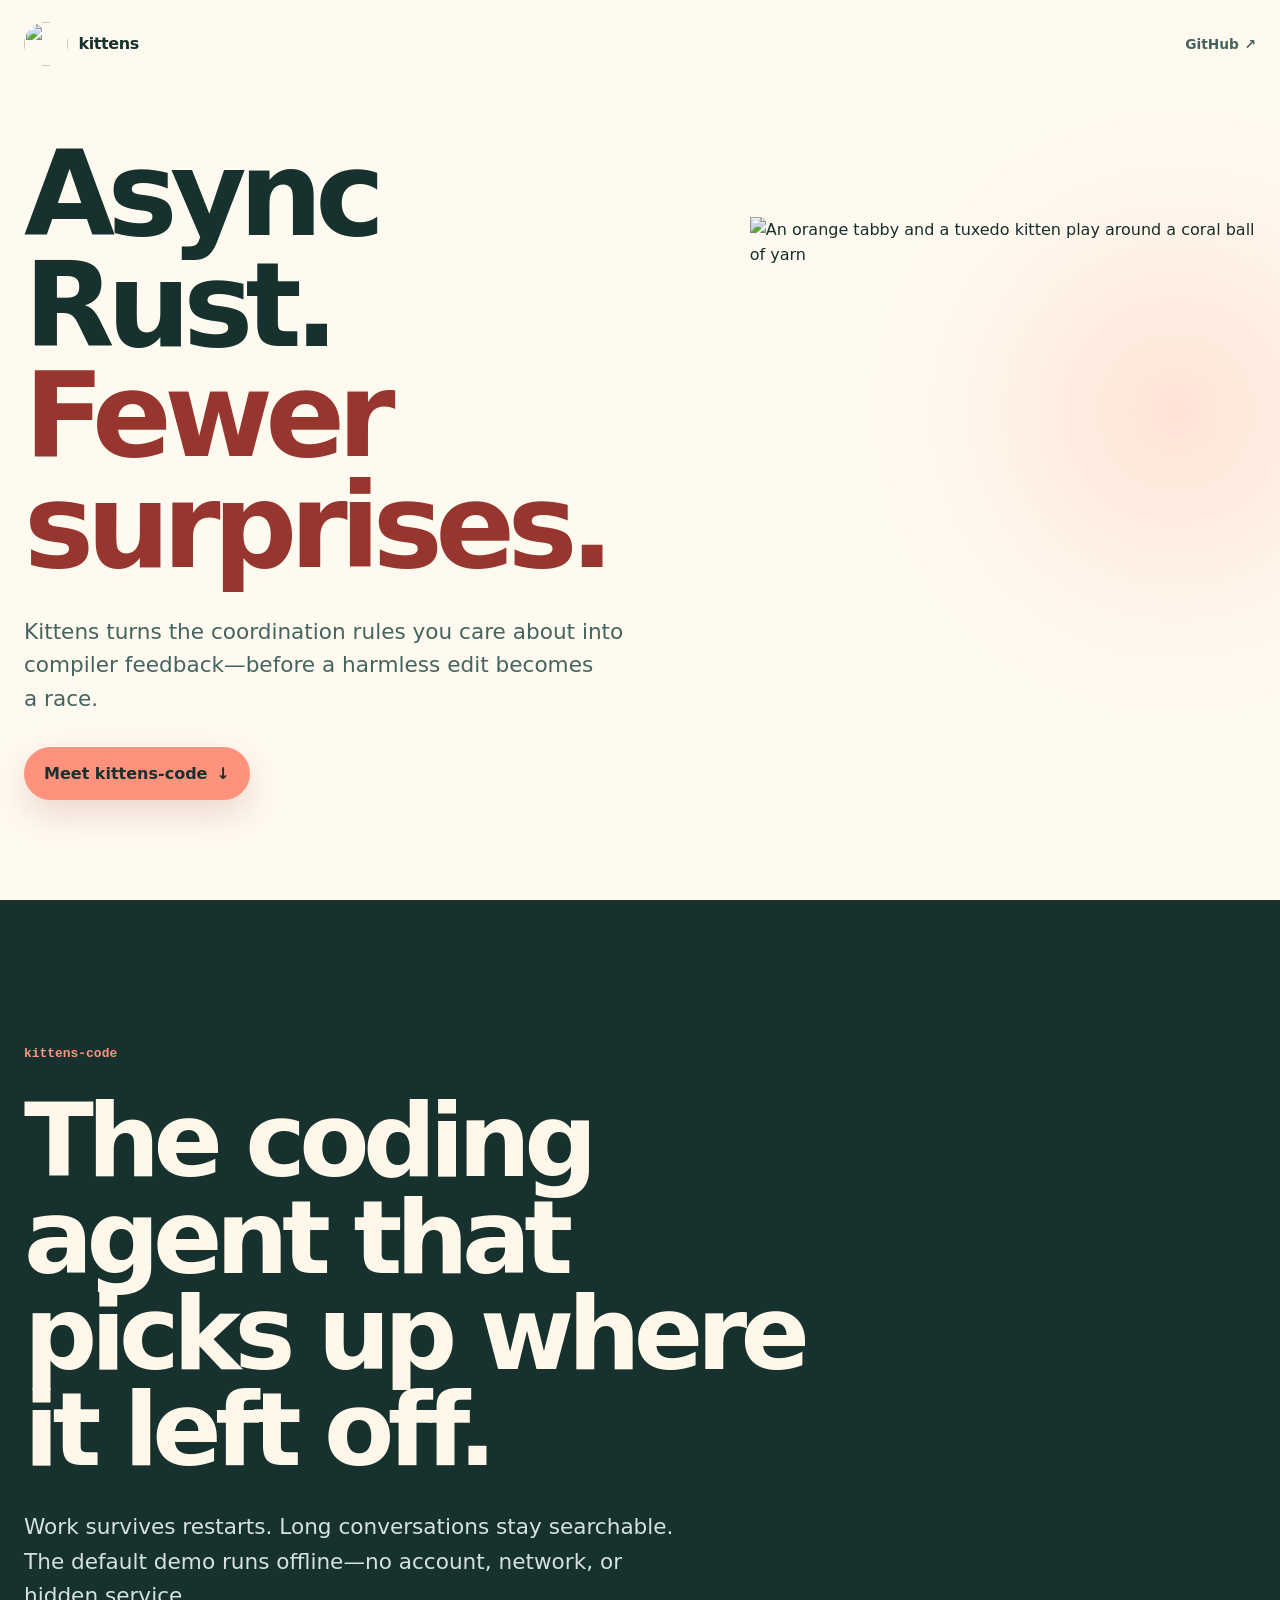
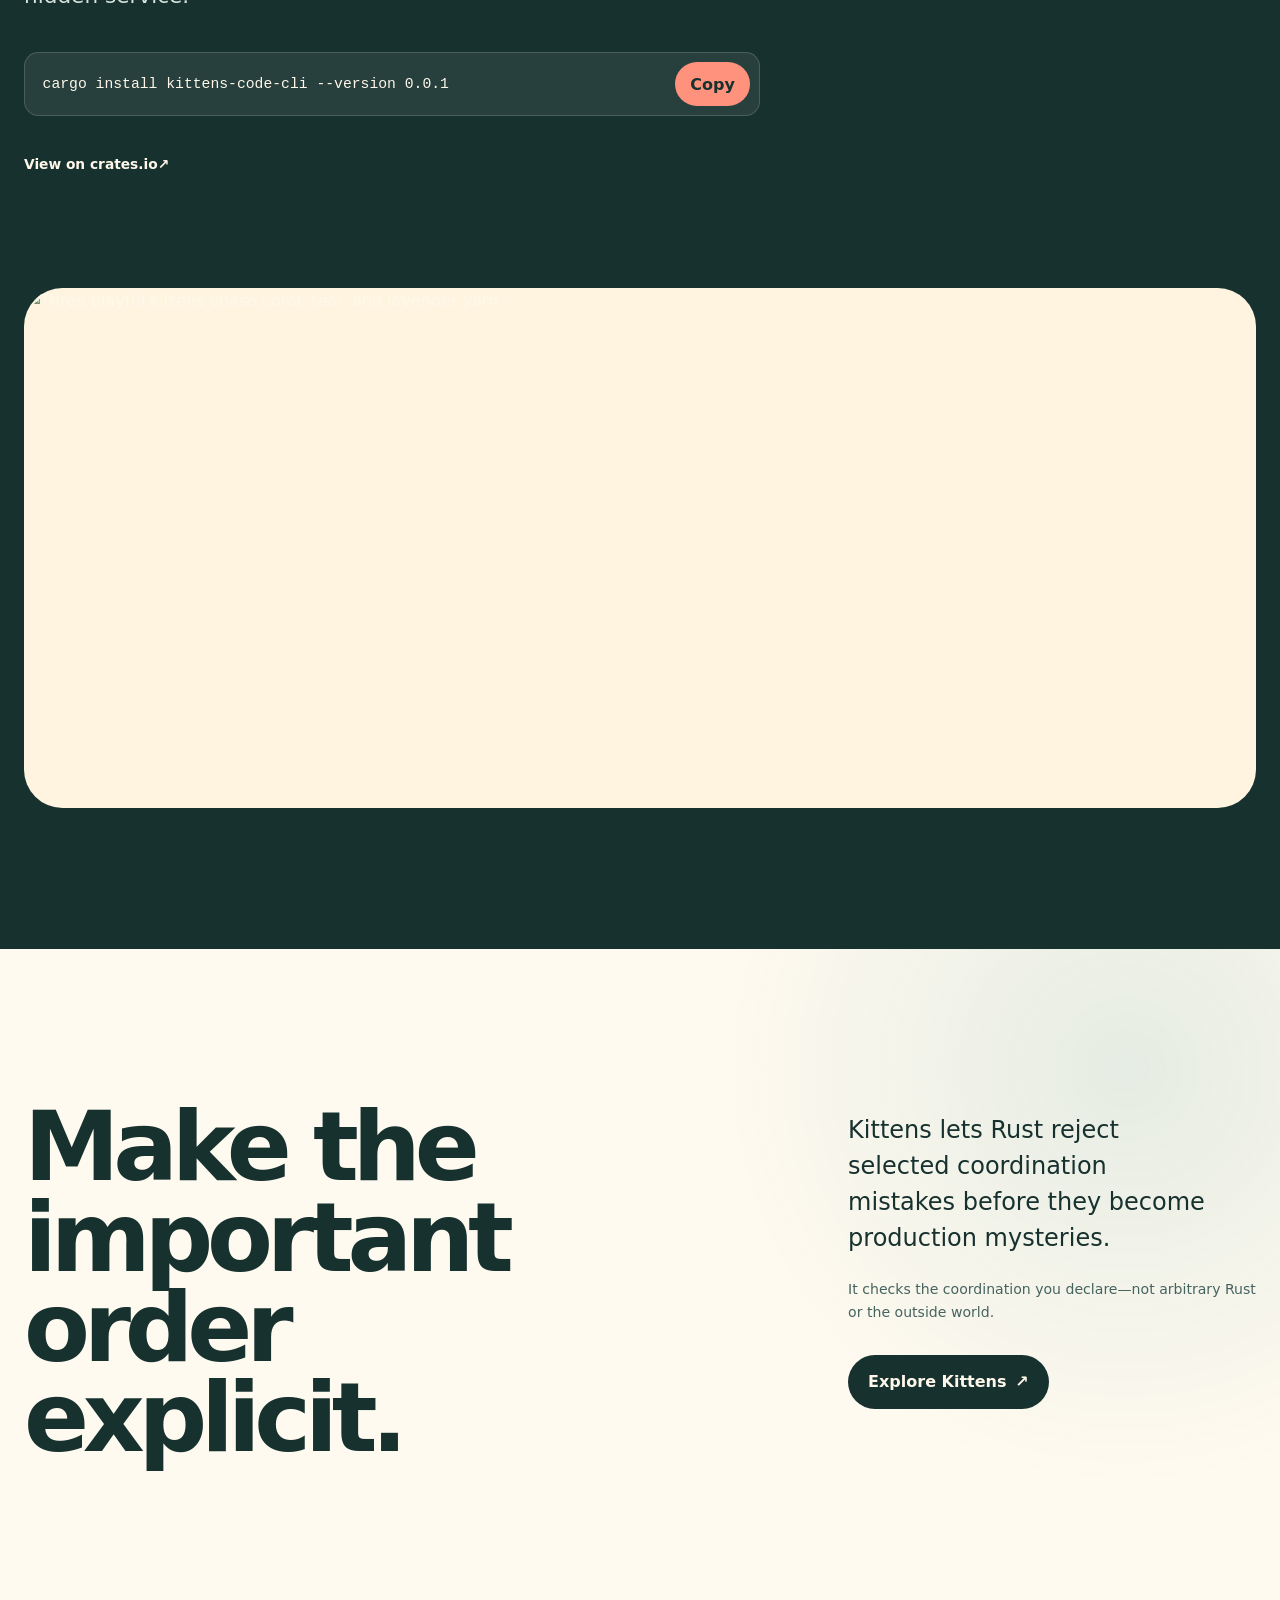
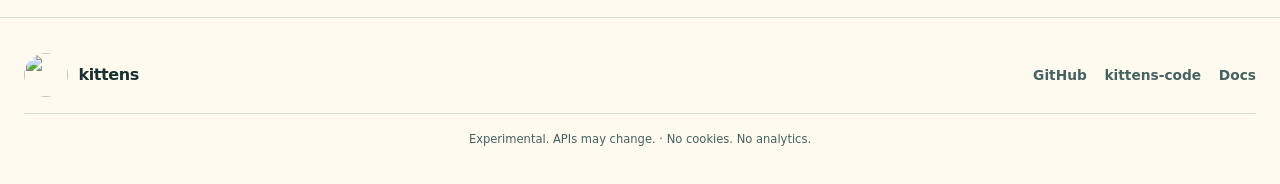
==== commit 68eda859: "site: remove the last explanatory noise" ====
--- a/website/src/index.html
+++ b/website/src/index.html
@@ -7,17 +7,17 @@
     <meta name="color-scheme" content="light">
     <meta
       name="description"
-      content="Kittens makes async orchestration explicit in Rust. Its flagship, kittens-code, gives coding agents durable memory, bounded work, and predictable recovery."
+      content="Kittens turns async coordination rules into compiler feedback. Meet kittens-code, the AI coding agent that picks up where it left off."
     >
     <meta name="robots" content="index,follow,max-image-preview:large">
     <link rel="canonical" href="https://gonzih.github.io/kittens-rs/">
 
     <meta property="og:type" content="website">
     <meta property="og:site_name" content="Kittens">
-    <meta property="og:title" content="Kittens — Async Rust, untangled">
+    <meta property="og:title" content="Kittens — Async Rust. Fewer surprises.">
     <meta
       property="og:description"
-      content="Meet kittens-code: a coding-agent harness with durable memory, bounded work, and predictable recovery."
+      content="Meet kittens-code, the AI coding agent that picks up where it left off."
     >
     <meta property="og:url" content="https://gonzih.github.io/kittens-rs/">
     <meta
@@ -26,13 +26,13 @@
     >
     <meta
       property="og:image:alt"
-      content="Two playful kittens, colorful yarn, and the kittens-code flagship wordmark"
+      content="Two playful kittens, colorful yarn, and the kittens-code wordmark"
     >
     <meta name="twitter:card" content="summary_large_image">
-    <meta name="twitter:title" content="Kittens — Async Rust, untangled">
+    <meta name="twitter:title" content="Kittens — Async Rust. Fewer surprises.">
     <meta
       name="twitter:description"
-      content="Build coding agents that remember their work, recover cleanly, and keep moving."
+      content="Meet kittens-code, the AI coding agent that picks up where it left off."
     >
     <meta
       name="twitter:image"
@@ -52,22 +52,17 @@
     <link rel="stylesheet" href="styles.css">
     <script src="script.js" defer></script>
 
-    <title>Kittens — Async Rust, untangled</title>
+    <title>Kittens — Async Rust. Fewer surprises.</title>
   </head>
   <body>
-    <a class="skip-link" href="#main-content">Skip to the good stuff</a>
+    <a class="skip-link" href="#main-content">Skip to content</a>
 
     <header class="site-header">
       <nav class="nav shell" aria-label="Primary navigation">
         <a class="brand" href="#top" aria-label="Kittens home">
-          <img src="assets/kittens-logo.webp" width="48" height="48" alt="">
+          <img src="assets/kittens-logo.webp" width="44" height="44" alt="">
           <span>kittens</span>
         </a>
-        <div class="nav__links">
-          <a href="#kittens-code">kittens-code</a>
-          <a href="#why">Why Kittens</a>
-          <a href="#ecosystem">Ecosystem</a>
-        </div>
         <a class="nav__github" href="https://github.com/Gonzih/kittens-rs">
           GitHub <span aria-hidden="true">↗</span>
         </a>
@@ -77,151 +72,56 @@
     <main id="main-content">
       <section class="hero shell" id="top" aria-labelledby="hero-title">
         <div class="hero__copy">
-          <p class="eyebrow">
-            <span>Rust</span>
-            <span aria-hidden="true">·</span>
-            <span>Flagship: <code>kittens-code</code></span>
+          <h1 id="hero-title">Async Rust. <span>Fewer surprises.</span></h1>
+          <p>
+            Kittens turns the coordination rules you care about into compiler feedback—before a
+            harmless edit becomes a race.
           </p>
-          <h1 id="hero-title">Build async Rust that stays untangled.</h1>
-          <p class="hero__lede">
-            Kittens makes the rules around order, cancellation, and bounded work visible to the
-            compiler. <code>kittens-code</code> turns that idea into a coding agent that can
-            remember, recover, and keep moving.
-          </p>
-          <div class="hero__actions">
-            <a class="button button--primary" href="#start">
-              Try kittens-code <span aria-hidden="true">↓</span>
-            </a>
-            <a class="button button--secondary" href="https://github.com/Gonzih/kittens-rs">
-              See it on GitHub <span aria-hidden="true">↗</span>
-            </a>
-          </div>
-          <ul class="hero__proofs" aria-label="Project highlights">
-            <li><span aria-hidden="true">✓</span> Compiler feedback</li>
-            <li><span aria-hidden="true">✓</span> Durable agent memory</li>
-            <li><span aria-hidden="true">✓</span> Small Rust core</li>
-          </ul>
-          <p class="experiment-note">Experimental. APIs may change.</p>
+          <a class="button button--primary" href="#kittens-code">
+            Meet kittens-code <span aria-hidden="true">↓</span>
+          </a>
         </div>
 
-        <figure class="hero-art">
-          <div class="hero-art__halo" aria-hidden="true"></div>
-          <div class="yarn-loop yarn-loop--coral" aria-hidden="true"></div>
-          <div class="yarn-loop yarn-loop--teal" aria-hidden="true"></div>
-          <div class="hero-art__frame">
-            <img
-              src="assets/kittens-logo.webp"
-              width="640"
-              height="640"
-              alt="An orange tabby and a tuxedo kitten play around a coral ball of yarn"
-              fetchpriority="high"
-              decoding="async"
-            >
-          </div>
-          <span class="art-chip art-chip--one">remember</span>
-          <span class="art-chip art-chip--two">recover</span>
-          <span class="art-chip art-chip--three">keep moving</span>
-          <figcaption>Less tangle. More building.</figcaption>
-        </figure>
-      </section>
-
-      <section class="section flagship" id="kittens-code" aria-labelledby="kittens-code-title">
-        <div class="shell">
-          <div class="product-heading">
-            <p class="eyebrow eyebrow--coral">Our flagship</p>
-            <h2 id="kittens-code-title">A coding agent with nine lives.</h2>
-            <p>
-              Agent loops juggle prompts, tools, streaming, cancellation, budgets, and memory.
-              <code>kittens-code</code> keeps the run visible and recoverable—so a crash is an
-              interruption, not amnesia.
-            </p>
-          </div>
-
-          <div class="outcome-grid">
-            <article class="outcome outcome--coral">
-              <span class="outcome__number" aria-hidden="true">01</span>
-              <h3>Keep the thread.</h3>
-              <p>Your session history survives restarts and replays cleanly when work resumes.</p>
-            </article>
-            <article class="outcome outcome--teal">
-              <span class="outcome__number" aria-hidden="true">02</span>
-              <h3>Recall what matters.</h3>
-              <p>The agent can search old work without stuffing every past token into each prompt.</p>
-            </article>
-            <article class="outcome outcome--lavender">
-              <span class="outcome__number" aria-hidden="true">03</span>
-              <h3>Make failure boring.</h3>
-              <p>Bounded work and predictable recovery turn nasty async edges into testable behavior.</p>
-            </article>
-          </div>
-
-          <div class="quickstart">
-            <div class="quickstart__copy">
-              <p class="eyebrow">Try it offline</p>
-              <strong>No model account. No network. No hidden service.</strong>
-              <p>The default demo is deterministic, so the first run is yours to inspect.</p>
-            </div>
-            <div class="quickstart__action">
-              <div class="install-command">
-                <code id="kittens-code-install">cargo install kittens-code-cli --version 0.0.1</code>
-                <button
-                  class="copy-button"
-                  type="button"
-                  data-copy-target="kittens-code-install"
-                  aria-describedby="kittens-code-install-status"
-                >
-                  Copy
-                </button>
-              </div>
-              <p class="copy-status" id="kittens-code-install-status" aria-live="polite"></p>
-              <div class="quickstart__links">
-                <a href="https://crates.io/crates/kittens-code-cli">
-                  View on crates.io <span aria-hidden="true">↗</span>
-                </a>
-                <a href="https://docs.rs/kittens-code-cli/0.0.1/kittens_code_cli/">
-                  Read the docs <span aria-hidden="true">↗</span>
-                </a>
-              </div>
-            </div>
-          </div>
+        <div class="hero-art">
+          <img
+            src="assets/kittens-logo.webp"
+            width="640"
+            height="640"
+            alt="An orange tabby and a tuxedo kitten play around a coral ball of yarn"
+            fetchpriority="high"
+            decoding="async"
+          >
         </div>
       </section>
 
-      <section class="section why" id="why" aria-labelledby="why-title">
-        <div class="shell">
-          <div class="section-heading">
-            <p class="eyebrow eyebrow--teal">Why Kittens</p>
-            <h2 id="why-title">Turn hidden coordination into visible rules.</h2>
-            <p>Make the important parts of async behavior easier to see, review, and repair.</p>
+      <section class="product" id="kittens-code" aria-labelledby="product-title">
+        <div class="shell product__inner">
+          <p class="product__name"><code>kittens-code</code></p>
+          <h2 id="product-title">The coding agent that picks up where it left off.</h2>
+          <p class="product__lede">
+            Work survives restarts. Long conversations stay searchable. The default demo runs
+            offline—no account, network, or hidden service.
+          </p>
+
+          <div class="product__action">
+            <div class="install-command">
+              <code id="install-code">cargo install kittens-code-cli --version 0.0.1</code>
+              <button
+                class="copy-button"
+                type="button"
+                data-copy-target="install-code"
+                aria-describedby="install-copy-status"
+              >
+                Copy
+              </button>
+            </div>
+            <p class="copy-status" id="install-copy-status" aria-live="polite"></p>
+            <a class="text-link" href="https://crates.io/crates/kittens-code-cli">
+              View on crates.io <span aria-hidden="true">↗</span>
+            </a>
           </div>
 
-          <ol class="value-grid">
-            <li>
-              <span aria-hidden="true">01</span>
-              <h3>Put order in the code.</h3>
-              <p>What wins, what waits, and when to stop lives beside the work it controls.</p>
-            </li>
-            <li>
-              <span aria-hidden="true">02</span>
-              <h3>Catch tangled changes early.</h3>
-              <p>Selected coordination mistakes become local compiler feedback before they ship.</p>
-            </li>
-            <li>
-              <span aria-hidden="true">03</span>
-              <h3>Test the truly dynamic parts.</h3>
-              <p>Cancellation, recovery, and stale events stay in deterministic scenarios.</p>
-            </li>
-          </ol>
-
-          <p class="truth-note">
-            Kittens checks the orchestration you declare—not arbitrary Rust or the outside world.
-          </p>
-        </div>
-      </section>
-
-      <section class="section ecosystem" id="ecosystem" aria-labelledby="ecosystem-title">
-        <div class="shell ecosystem__layout">
-          <figure class="banner-art">
+          <div class="product-art">
             <img
               src="assets/kittens-yarn-banner.webp"
               width="1536"
@@ -230,49 +130,20 @@
               loading="lazy"
               decoding="async"
             >
-          </figure>
-
-          <div class="ecosystem__copy">
-            <p class="eyebrow eyebrow--lavender">One small vocabulary</p>
-            <h2 id="ecosystem-title">From terminal to tiny screen to coding agent.</h2>
-            <p>
-              The same explicit orchestration idea travels across a focused family of Rust tools.
-            </p>
-            <ul class="family-list">
-              <li><code>kittens</code><span>the orchestration core</span></li>
-              <li><code>kittens-code</code><span>the coding-agent flagship</span></li>
-              <li><code>kittens-tui</code><span>terminal flows</span></li>
-              <li><code>kittens-render</code><span>embedded interaction</span></li>
-            </ul>
-            <a class="text-link" href="https://github.com/Gonzih/kittens-rs">
-              Explore the whole family <span aria-hidden="true">↗</span>
-            </a>
           </div>
         </div>
       </section>
 
-      <section class="section start" id="start" aria-labelledby="start-title">
-        <div class="shell start-card">
-          <div class="start-card__copy">
-            <p class="eyebrow">Ready to pull the thread?</p>
-            <h2 id="start-title">Give your agent nine lives.</h2>
-            <p>Start offline, inspect everything, and make the next async change with sharper feedback.</p>
-          </div>
-          <div class="start-card__action">
-            <div class="install-command install-command--light">
-              <code id="install-code">cargo install kittens-code-cli --version 0.0.1</code>
-              <button
-                class="copy-button copy-button--light"
-                type="button"
-                data-copy-target="install-code"
-                aria-describedby="install-copy-status"
-              >
-                Copy
-              </button>
-            </div>
-            <p class="copy-status copy-status--light" id="install-copy-status" aria-live="polite"></p>
-            <a class="button button--cream" href="https://github.com/Gonzih/kittens-rs">
-              Open GitHub <span aria-hidden="true">↗</span>
+      <section class="idea" aria-labelledby="idea-title">
+        <div class="shell idea__layout">
+          <h2 id="idea-title">Make the important order explicit.</h2>
+          <div class="idea__copy">
+            <p>Kittens lets Rust reject selected coordination mistakes before they become production mysteries.</p>
+            <p class="idea__boundary">
+              It checks the coordination you declare—not arbitrary Rust or the outside world.
+            </p>
+            <a class="button button--dark" href="https://github.com/Gonzih/kittens-rs">
+              Explore Kittens <span aria-hidden="true">↗</span>
             </a>
           </div>
         </div>
@@ -282,16 +153,15 @@
     <footer class="site-footer">
       <div class="shell footer-grid">
         <a class="footer-brand" href="#top" aria-label="Back to Kittens home">
-          <img src="assets/kittens-logo.webp" width="52" height="52" alt="" loading="lazy">
-          <span><strong>kittens</strong> Async Rust, untangled.</span>
+          <img src="assets/kittens-logo.webp" width="44" height="44" alt="" loading="lazy">
+          <strong>kittens</strong>
         </a>
         <nav class="footer-links" aria-label="Project links">
           <a href="https://github.com/Gonzih/kittens-rs">GitHub</a>
           <a href="https://crates.io/crates/kittens-code-cli">kittens-code</a>
-          <a href="https://crates.io/crates/kittens">crates.io</a>
-          <a href="https://docs.rs/kittens">docs.rs</a>
+          <a href="https://docs.rs/kittens">Docs</a>
         </nav>
-        <p class="footer-meta">Experimental. APIs may change. · No cookies. No analytics.</p>
+        <p>Experimental. APIs may change. · No cookies. No analytics.</p>
       </div>
     </footer>
   </body>
--- a/website/src/styles.css
+++ b/website/src/styles.css
@@ -1,26 +1,16 @@
 :root {
   --paper: #fffaf0;
-  --paper-warm: #fff3df;
-  --surface: #ffffff;
   --ink: #17312f;
   --ink-soft: #45635f;
   --coral: #ff927d;
   --coral-deep: #96362f;
   --coral-soft: #ffe3d8;
   --teal: #08766f;
-  --teal-soft: #dff4ee;
   --lavender: #77609c;
-  --lavender-soft: #eee5f7;
-  --orange: #d96922;
   --night: #17312f;
   --night-text: #fff8ea;
   --line: #d8dfd8;
-  --shadow-sm: 0 10px 30px rgb(23 49 47 / 10%);
-  --shadow-md: 0 22px 60px rgb(23 49 47 / 16%);
-  --radius-sm: 0.9rem;
-  --radius-md: 1.5rem;
-  --radius-lg: 2.25rem;
-  --shell: 74rem;
+  --shell: 78rem;
   --font-sans: Inter, ui-sans-serif, system-ui, -apple-system, BlinkMacSystemFont, "Segoe UI", sans-serif;
   --font-mono: "SFMono-Regular", Consolas, "Liberation Mono", monospace;
 }
@@ -33,21 +23,18 @@
 
 html {
   scroll-behavior: smooth;
-  scroll-padding-top: 6rem;
+  scroll-padding-top: 5.5rem;
 }
 
 body {
   min-width: 20rem;
   margin: 0;
   overflow-x: hidden;
-  background:
-    radial-gradient(circle at 8% 6%, rgb(255 146 125 / 15%), transparent 23rem),
-    radial-gradient(circle at 94% 34%, rgb(8 118 111 / 10%), transparent 25rem),
-    var(--paper);
+  background: var(--paper);
   color: var(--ink);
   font-family: var(--font-sans);
   font-size: 1rem;
-  line-height: 1.65;
+  line-height: 1.6;
   text-rendering: optimizeLegibility;
 }
 
@@ -62,10 +49,7 @@
   text-underline-offset: 0.2em;
 }
 
-button,
-input,
-textarea,
-select {
+button {
   font: inherit;
 }
 
@@ -76,19 +60,16 @@
 
 h1,
 h2,
-h3,
-p,
-figure {
+p {
   margin-top: 0;
 }
 
 h1,
-h2,
-h3 {
+h2 {
   margin-bottom: 0;
-  font-weight: 790;
-  letter-spacing: -0.045em;
-  line-height: 1.02;
+  font-weight: 820;
+  letter-spacing: -0.065em;
+  line-height: 0.94;
   text-wrap: balance;
 }
 
@@ -117,7 +98,8 @@
   z-index: 100;
   top: 0.75rem;
   left: 0.75rem;
-  padding: 0.7rem 1rem;
+  min-height: 44px;
+  padding: 0.65rem 1rem;
   transform: translateY(-180%);
   border-radius: 999px;
   background: var(--night);
@@ -130,111 +112,58 @@
 }
 
 .site-header {
-  position: sticky;
-  z-index: 30;
+  position: absolute;
+  z-index: 20;
   top: 0;
-  border-bottom: 1px solid rgb(23 49 47 / 9%);
-  background: rgb(255 250 240 / 88%);
-  backdrop-filter: blur(18px);
+  right: 0;
+  left: 0;
 }
 
 .nav {
-  display: grid;
-  grid-template-columns: auto 1fr auto;
-  align-items: center;
-  min-height: 5rem;
-  gap: 2rem;
+  display: flex;
+  align-items: center;
+  justify-content: space-between;
+  min-height: 5.5rem;
 }
 
 .brand,
 .footer-brand {
   display: inline-flex;
   align-items: center;
-  gap: 0.7rem;
+  gap: 0.65rem;
   color: var(--ink);
-  font-weight: 820;
+  font-weight: 830;
+  letter-spacing: -0.025em;
   text-decoration: none;
 }
 
-.brand img {
-  width: 48px;
-  height: 48px;
-  border: 3px solid rgb(255 255 255 / 76%);
+.brand img,
+.footer-brand img {
+  width: 44px;
+  height: 44px;
   border-radius: 50%;
-  box-shadow: 0 4px 14px rgb(23 49 47 / 12%);
-}
-
-.brand span {
-  font-size: 1.12rem;
-  letter-spacing: -0.025em;
-}
-
-.nav__links {
-  display: flex;
-  justify-content: center;
-  gap: 1.5rem;
-}
-
-.nav__links a,
+}
+
+.nav__github,
 .footer-links a,
-.quickstart__links a {
+.text-link {
   display: inline-flex;
   align-items: center;
   min-height: 44px;
   color: var(--ink-soft);
-  font-size: 0.88rem;
-  font-weight: 720;
+  font-size: 0.86rem;
+  font-weight: 740;
   text-decoration: none;
 }
 
-.nav__links a:hover,
+.nav__github {
+  gap: 0.35rem;
+}
+
+.nav__github:hover,
 .footer-links a:hover,
-.quickstart__links a:hover,
 .text-link:hover {
   color: var(--teal);
-}
-
-.nav__github {
-  display: inline-flex;
-  align-items: center;
-  justify-content: center;
-  min-height: 44px;
-  padding: 0.55rem 1rem;
-  border: 1px solid rgb(23 49 47 / 16%);
-  border-radius: 999px;
-  background: rgb(255 255 255 / 58%);
-  font-size: 0.86rem;
-  font-weight: 780;
-  text-decoration: none;
-}
-
-.section {
-  padding-block: clamp(5rem, 9vw, 8rem);
-}
-
-.eyebrow {
-  display: flex;
-  align-items: center;
-  gap: 0.5rem;
-  margin-bottom: 1.2rem;
-  color: var(--teal);
-  font-size: 0.72rem;
-  font-weight: 840;
-  letter-spacing: 0.14em;
-  line-height: 1.3;
-  text-transform: uppercase;
-}
-
-.eyebrow--coral {
-  color: var(--coral-deep);
-}
-
-.eyebrow--teal {
-  color: var(--teal);
-}
-
-.eyebrow--lavender {
-  color: var(--lavender);
 }
 
 .button,
@@ -252,312 +181,112 @@
 
 .button {
   gap: 0.55rem;
-  padding: 0.78rem 1.2rem;
+  padding: 0.86rem 1.25rem;
 }
 
 .button--primary {
   background: var(--coral);
   color: var(--ink);
-  box-shadow: 0 10px 24px rgb(150 54 47 / 19%);
-}
-
-.button--secondary {
-  border: 1px solid rgb(23 49 47 / 18%);
-  background: rgb(255 255 255 / 58%);
-  color: var(--ink);
-}
-
-.button--cream {
-  background: var(--night-text);
-  color: var(--ink);
+  box-shadow: 0 14px 36px rgb(150 54 47 / 18%);
+}
+
+.button--dark {
+  background: var(--night);
+  color: var(--night-text);
 }
 
 .hero {
+  position: relative;
   display: grid;
-  grid-template-columns: minmax(0, 1.04fr) minmax(21rem, 0.84fr);
-  align-items: center;
-  min-height: calc(100svh - 5rem);
-  gap: clamp(2rem, 6vw, 6rem);
-  padding-block: clamp(4.5rem, 9vw, 8rem);
+  grid-template-columns: minmax(0, 1fr) minmax(25rem, 0.78fr);
+  align-items: center;
+  min-height: 100svh;
+  gap: clamp(2rem, 6vw, 7rem);
+  padding-block: 8.5rem 6rem;
+}
+
+.hero::before {
+  position: absolute;
+  z-index: -1;
+  top: 12%;
+  right: -14rem;
+  width: 38rem;
+  height: 38rem;
+  border-radius: 50%;
+  background: radial-gradient(circle, rgb(255 146 125 / 22%), rgb(255 227 216 / 10%) 55%, transparent 72%);
+  content: "";
 }
 
 .hero__copy {
-  max-width: 44rem;
+  max-width: 53rem;
 }
 
 .hero h1 {
-  max-width: 11ch;
-  margin-bottom: 1.5rem;
-  font-size: clamp(3.5rem, 7.2vw, 6.7rem);
-}
-
-.hero__lede {
-  max-width: 40rem;
-  margin-bottom: 1.7rem;
+  max-width: 10ch;
+  margin-bottom: 2rem;
+  font-size: clamp(4.5rem, 9.2vw, 8.8rem);
+}
+
+.hero h1 span {
+  display: block;
+  color: var(--coral-deep);
+}
+
+.hero__copy > p {
+  max-width: 38rem;
+  margin-bottom: 2rem;
   color: var(--ink-soft);
-  font-size: clamp(1.08rem, 1.7vw, 1.3rem);
-  line-height: 1.65;
-}
-
-.hero__lede code {
-  color: var(--teal);
-  font-weight: 760;
-}
-
-.hero__actions {
-  display: flex;
-  flex-wrap: wrap;
-  gap: 0.8rem;
-  margin-bottom: 1.65rem;
-}
-
-.hero__proofs {
-  display: flex;
-  flex-wrap: wrap;
-  gap: 0.7rem 1.25rem;
-  margin: 0 0 1rem;
-  padding: 0;
-  color: var(--ink-soft);
-  font-size: 0.83rem;
-  font-weight: 690;
-  list-style: none;
-}
-
-.hero__proofs span {
-  color: var(--teal);
-}
-
-.experiment-note {
-  margin: 0;
-  color: var(--ink-soft);
-  font-size: 0.78rem;
+  font-size: clamp(1.1rem, 1.8vw, 1.35rem);
+  line-height: 1.55;
 }
 
 .hero-art {
   position: relative;
-  width: min(100%, 34rem);
-  margin: 0 auto;
-  isolation: isolate;
-}
-
-.hero-art__halo {
-  position: absolute;
-  z-index: -2;
-  inset: 8%;
-  border-radius: 50%;
-  background:
-    radial-gradient(circle at 32% 28%, var(--coral-soft), transparent 36%),
-    radial-gradient(circle at 68% 64%, var(--teal-soft), transparent 40%),
-    var(--lavender-soft);
-  filter: blur(2px);
-}
-
-.hero-art__frame {
-  overflow: hidden;
-  border: 0.72rem solid rgb(255 255 255 / 76%);
-  border-radius: 48% 52% 45% 55% / 52% 46% 54% 48%;
-  background: var(--paper-warm);
-  box-shadow: var(--shadow-md);
-}
-
-.hero-art__frame img {
+  width: min(100%, 38rem);
+  margin-inline: auto;
+}
+
+.hero-art img {
   width: 100%;
   height: auto;
-}
-
-.hero-art figcaption {
-  position: absolute;
-  right: 7%;
-  bottom: -1.1rem;
-  padding: 0.55rem 0.9rem;
-  border: 1px solid rgb(23 49 47 / 11%);
-  border-radius: 999px;
-  background: var(--surface);
-  box-shadow: var(--shadow-sm);
-  color: var(--ink-soft);
-  font-size: 0.75rem;
-  font-weight: 760;
-}
-
-.yarn-loop {
-  position: absolute;
-  z-index: -1;
-  width: 32%;
-  aspect-ratio: 1;
-  border: 0.42rem solid;
-  border-radius: 50%;
-}
-
-.yarn-loop--coral {
-  top: 2%;
-  right: -2%;
-  border-color: var(--coral);
-  transform: rotate(27deg);
-}
-
-.yarn-loop--teal {
-  bottom: 0;
-  left: -4%;
-  border-color: #39afa5;
-  transform: rotate(-22deg);
-}
-
-.art-chip {
-  position: absolute;
-  padding: 0.45rem 0.75rem;
-  border: 1px solid rgb(23 49 47 / 12%);
-  border-radius: 999px;
-  background: rgb(255 255 255 / 90%);
-  box-shadow: var(--shadow-sm);
-  font-size: 0.7rem;
-  font-weight: 790;
-}
-
-.art-chip--one {
-  top: 15%;
-  left: -4%;
-  color: var(--coral-deep);
-  transform: rotate(-5deg);
-}
-
-.art-chip--two {
-  top: 48%;
-  right: -5%;
-  color: var(--teal);
-  transform: rotate(4deg);
-}
-
-.art-chip--three {
-  bottom: 12%;
-  left: 1%;
-  color: var(--lavender);
-  transform: rotate(-3deg);
-}
-
-.flagship {
-  position: relative;
+  mix-blend-mode: multiply;
+  filter: saturate(1.04) contrast(1.01);
+}
+
+.product {
+  padding-block: clamp(6rem, 11vw, 10rem);
   overflow: hidden;
   background: var(--night);
   color: var(--night-text);
 }
 
-.flagship::before {
-  position: absolute;
-  inset: 0;
-  background:
-    radial-gradient(circle at 12% 18%, rgb(255 146 125 / 19%), transparent 24rem),
-    radial-gradient(circle at 90% 90%, rgb(108 200 184 / 14%), transparent 28rem);
-  content: "";
-  pointer-events: none;
-}
-
-.flagship .shell {
+.product__inner {
   position: relative;
 }
 
-.product-heading,
-.section-heading {
-  max-width: 48rem;
-  margin-bottom: clamp(2.5rem, 5vw, 4.5rem);
-}
-
-.product-heading h2,
-.section-heading h2,
-.ecosystem__copy h2,
-.start-card h2 {
-  margin-bottom: 1.2rem;
-  font-size: clamp(2.5rem, 5vw, 4.8rem);
-}
-
-.product-heading > p:not(.eyebrow) {
+.product__name {
+  margin-bottom: 1.8rem;
+  color: var(--coral);
+  font-size: 0.88rem;
+  font-weight: 780;
+}
+
+.product h2 {
+  max-width: 12ch;
+  margin-bottom: 2rem;
+  font-size: clamp(3.7rem, 8vw, 7.8rem);
+}
+
+.product__lede {
   max-width: 43rem;
-  margin-bottom: 0;
+  margin-bottom: 2.4rem;
   color: #d5e2dd;
-  font-size: 1.1rem;
-}
-
-.outcome-grid {
-  display: grid;
-  grid-template-columns: repeat(3, minmax(0, 1fr));
-  gap: 1rem;
-  margin-bottom: 1rem;
-}
-
-.outcome {
-  min-height: 18rem;
-  padding: 1.6rem;
-  border: 1px solid rgb(255 255 255 / 17%);
-  border-radius: var(--radius-md);
-  background: rgb(255 255 255 / 8%);
-}
-
-.outcome__number {
-  display: inline-flex;
-  align-items: center;
-  justify-content: center;
-  width: 2.8rem;
-  height: 2.8rem;
-  margin-bottom: 3.7rem;
-  border-radius: 50%;
-  color: var(--ink);
-  font-family: var(--font-mono);
-  font-size: 0.72rem;
-  font-weight: 820;
-}
-
-.outcome--coral .outcome__number {
-  background: var(--coral);
-}
-
-.outcome--teal .outcome__number {
-  background: #6cc8b8;
-}
-
-.outcome--lavender .outcome__number {
-  background: #cbb6e7;
-}
-
-.outcome h3 {
-  margin-bottom: 0.75rem;
-  font-size: 1.65rem;
-  letter-spacing: -0.03em;
-}
-
-.outcome p {
-  margin-bottom: 0;
-  color: #d5e2dd;
-}
-
-.quickstart {
-  display: grid;
-  grid-template-columns: minmax(0, 0.75fr) minmax(25rem, 1.25fr);
-  align-items: center;
-  gap: 2rem;
-  padding: clamp(1.5rem, 4vw, 2.5rem);
-  border-radius: var(--radius-md);
-  background: var(--coral);
-  color: var(--ink);
-}
-
-.quickstart__copy .eyebrow {
-  margin-bottom: 0.7rem;
-  color: var(--coral-deep);
-}
-
-.quickstart__copy strong {
-  display: block;
-  margin-bottom: 0.35rem;
-  font-size: clamp(1.2rem, 2vw, 1.6rem);
-  letter-spacing: -0.025em;
-}
-
-.quickstart__copy p:last-child {
-  margin-bottom: 0;
-  color: #4a4640;
-}
-
-.quickstart__action {
-  min-width: 0;
+  font-size: clamp(1.1rem, 1.8vw, 1.35rem);
+}
+
+.product__action {
+  max-width: 46rem;
+  margin-bottom: clamp(4rem, 8vw, 7rem);
 }
 
 .install-command {
@@ -566,10 +295,9 @@
   align-items: center;
   min-height: 4rem;
   overflow: hidden;
-  border: 1px solid rgb(255 255 255 / 14%);
-  border-radius: var(--radius-sm);
-  background: var(--night);
-  color: var(--night-text);
+  border: 1px solid rgb(255 255 255 / 16%);
+  border-radius: 0.9rem;
+  background: rgb(255 255 255 / 7%);
 }
 
 .install-command code {
@@ -588,282 +316,89 @@
   color: var(--ink);
 }
 
-.copy-button--light {
-  background: var(--night-text);
+.copy-status {
+  min-height: 1.25rem;
+  margin: 0.35rem 0 0;
+  color: #d5e2dd;
+  font-size: 0.72rem;
+}
+
+.text-link {
+  color: var(--night-text);
+}
+
+.product-art {
+  overflow: hidden;
+  border-radius: clamp(1.2rem, 3vw, 2.5rem);
+  background: #fff4df;
+}
+
+.product-art img {
+  width: 100%;
+  height: auto;
+}
+
+.idea {
+  padding-block: clamp(6rem, 12vw, 11rem);
+  background:
+    radial-gradient(circle at 88% 18%, rgb(8 118 111 / 10%), transparent 26rem),
+    var(--paper);
+}
+
+.idea__layout {
+  display: grid;
+  grid-template-columns: minmax(0, 1.15fr) minmax(20rem, 0.65fr);
+  align-items: start;
+  gap: clamp(3rem, 8vw, 8rem);
+}
+
+.idea h2 {
+  max-width: 10ch;
+  font-size: clamp(3.5rem, 7.5vw, 7rem);
+}
+
+.idea__copy {
+  padding-top: 0.6rem;
+}
+
+.idea__copy > p:first-child {
+  margin-bottom: 1.4rem;
   color: var(--ink);
-}
-
-.copy-status {
-  min-height: 1.3rem;
-  margin: 0.4rem 0 0;
-  font-size: 0.74rem;
-}
-
-.copy-status--light {
-  color: #d5e2dd;
-}
-
-.quickstart__links {
-  display: flex;
-  flex-wrap: wrap;
-  gap: 0.25rem 1.25rem;
-}
-
-.quickstart__links a {
-  color: #343e3b;
-}
-
-.why {
-  background: var(--paper);
-}
-
-.section-heading {
-  margin-inline: auto;
-  text-align: center;
-}
-
-.section-heading .eyebrow {
-  justify-content: center;
-}
-
-.section-heading > p:last-child {
-  max-width: 36rem;
-  margin: 1rem auto 0;
-  color: var(--ink-soft);
-  font-size: 1.08rem;
-}
-
-.value-grid {
-  display: grid;
-  grid-template-columns: repeat(3, minmax(0, 1fr));
-  gap: 2rem;
-  margin: 0;
-  padding: 0;
-  counter-reset: value;
-  list-style: none;
-}
-
-.value-grid li {
-  padding-top: 1.4rem;
-  border-top: 3px solid var(--line);
-}
-
-.value-grid li:nth-child(1) {
-  border-color: var(--coral);
-}
-
-.value-grid li:nth-child(2) {
-  border-color: var(--teal);
-}
-
-.value-grid li:nth-child(3) {
-  border-color: var(--lavender);
-}
-
-.value-grid li > span {
-  display: block;
-  margin-bottom: 3rem;
-  color: var(--ink-soft);
-  font-family: var(--font-mono);
-  font-size: 0.75rem;
-  font-weight: 780;
-}
-
-.value-grid h3 {
-  margin-bottom: 0.8rem;
-  font-size: 1.55rem;
-}
-
-.value-grid p {
-  margin-bottom: 0;
-  color: var(--ink-soft);
-}
-
-.truth-note {
-  max-width: 47rem;
-  margin: 4rem auto 0;
-  padding: 1rem 1.25rem;
-  border: 1px solid rgb(8 118 111 / 20%);
-  border-radius: 999px;
-  background: var(--teal-soft);
-  color: #31534f;
-  font-size: 0.88rem;
-  font-weight: 690;
-  text-align: center;
-}
-
-.ecosystem {
-  background: #eef8f3;
-}
-
-.ecosystem__layout {
-  display: grid;
-  grid-template-columns: minmax(0, 1.16fr) minmax(20rem, 0.84fr);
-  align-items: center;
-  gap: clamp(2rem, 6vw, 5rem);
-}
-
-.banner-art {
-  overflow: hidden;
-  margin: 0;
-  border: 0.55rem solid rgb(255 255 255 / 72%);
-  border-radius: var(--radius-lg);
-  background: var(--paper-warm);
-  box-shadow: var(--shadow-md);
-}
-
-.banner-art img {
-  width: 100%;
-  min-height: 24rem;
-  object-fit: cover;
-  object-position: center;
-}
-
-.ecosystem__copy h2 {
-  max-width: 11ch;
-}
-
-.ecosystem__copy > p:not(.eyebrow) {
-  margin-bottom: 1.8rem;
-  color: var(--ink-soft);
-  font-size: 1.05rem;
-}
-
-.family-list {
-  margin: 0 0 1.4rem;
-  padding: 0;
-  border-top: 1px solid rgb(23 49 47 / 13%);
-  list-style: none;
-}
-
-.family-list li {
-  display: grid;
-  grid-template-columns: minmax(8.5rem, 0.75fr) 1fr;
-  gap: 1rem;
-  padding-block: 0.72rem;
-  border-bottom: 1px solid rgb(23 49 47 / 13%);
-}
-
-.family-list code {
-  color: var(--teal);
-  font-weight: 790;
-}
-
-.family-list span {
+  font-size: clamp(1.2rem, 2vw, 1.5rem);
+  line-height: 1.5;
+}
+
+.idea__boundary {
+  margin-bottom: 2rem;
   color: var(--ink-soft);
   font-size: 0.88rem;
 }
 
-.text-link {
-  display: inline-flex;
-  align-items: center;
-  min-height: 44px;
-  color: var(--teal);
-  font-weight: 770;
-  text-decoration: none;
-}
-
-.start {
+.site-footer {
+  padding-block: 2.2rem;
+  border-top: 1px solid var(--line);
   background: var(--paper);
-}
-
-.start-card {
-  position: relative;
-  display: grid;
-  grid-template-columns: minmax(0, 0.82fr) minmax(26rem, 1.18fr);
-  align-items: center;
-  gap: clamp(2rem, 5vw, 5rem);
-  overflow: hidden;
-  padding: clamp(2rem, 6vw, 4.5rem);
-  border-radius: var(--radius-lg);
-  background: var(--night);
-  color: var(--night-text);
-  box-shadow: var(--shadow-md);
-}
-
-.start-card::after {
-  position: absolute;
-  right: -8rem;
-  bottom: -10rem;
-  width: 25rem;
-  height: 25rem;
-  border: 2.5rem solid rgb(255 146 125 / 13%);
-  border-radius: 50%;
-  content: "";
-  pointer-events: none;
-}
-
-.start-card__copy,
-.start-card__action {
-  position: relative;
-  z-index: 1;
-}
-
-.start-card h2 {
-  max-width: 9ch;
-}
-
-.start-card__copy > p:last-child {
-  margin: 1rem 0 0;
-  color: #d5e2dd;
-}
-
-.start-card__action {
-  min-width: 0;
-}
-
-.install-command--light {
-  border-color: rgb(255 255 255 / 18%);
-  background: rgb(255 255 255 / 8%);
-}
-
-.start-card__action > .button {
-  margin-top: 0.8rem;
-}
-
-.site-footer {
-  padding-block: 2.4rem;
-  border-top: 1px solid rgb(23 49 47 / 10%);
-  background: var(--paper-warm);
 }
 
 .footer-grid {
   display: grid;
   grid-template-columns: 1fr auto;
   align-items: center;
-  gap: 1.2rem 2rem;
-}
-
-.footer-brand img {
-  width: 52px;
-  height: 52px;
-  border-radius: 50%;
-}
-
-.footer-brand span {
-  display: grid;
-  color: var(--ink-soft);
-  font-size: 0.8rem;
-  font-weight: 560;
-}
-
-.footer-brand strong {
-  color: var(--ink);
-  font-size: 1rem;
+  gap: 1rem 2rem;
 }
 
 .footer-links {
   display: flex;
   flex-wrap: wrap;
   justify-content: flex-end;
-  gap: 0.2rem 1rem;
-}
-
-.footer-meta {
+  gap: 0.2rem 1.1rem;
+}
+
+.footer-grid > p {
   grid-column: 1 / -1;
   margin: 0;
   padding-top: 1rem;
-  border-top: 1px solid rgb(23 49 47 / 10%);
+  border-top: 1px solid var(--line);
   color: var(--ink-soft);
   font-size: 0.72rem;
   text-align: center;
@@ -873,187 +408,95 @@
   .button,
   .copy-button,
   .nav__github,
-  .outcome,
-  .value-grid li {
+  .text-link {
     transition:
       transform 180ms ease,
-      box-shadow 180ms ease,
-      background-color 180ms ease;
+      color 180ms ease,
+      box-shadow 180ms ease;
   }
 
   .button:hover,
-  .nav__github:hover {
+  .copy-button:hover {
     transform: translateY(-2px);
   }
 
-  .outcome:hover,
-  .value-grid li:hover {
-    transform: translateY(-4px);
-  }
-
-  .hero-art__frame {
-    animation: soft-float 6s ease-in-out infinite;
+  .hero-art img {
+    animation: soft-float 7s ease-in-out infinite;
   }
 }
 
 @keyframes soft-float {
   0%,
   100% {
-    transform: translateY(0) rotate(-0.35deg);
+    transform: translateY(0) rotate(-0.3deg);
   }
 
   50% {
-    transform: translateY(-7px) rotate(0.45deg);
-  }
-}
-
-@media (max-width: 980px) {
-  .hero {
-    grid-template-columns: minmax(0, 1fr) minmax(19rem, 0.72fr);
-    gap: 2rem;
-  }
-
-  .outcome-grid {
-    grid-template-columns: 1fr;
-  }
-
-  .outcome {
-    display: grid;
-    grid-template-columns: auto 0.7fr 1fr;
-    align-items: center;
-    min-height: 0;
-    gap: 1.2rem;
-  }
-
-  .outcome__number,
-  .outcome h3,
-  .outcome p {
-    margin: 0;
-  }
-
-  .quickstart,
-  .ecosystem__layout,
-  .start-card {
-    grid-template-columns: 1fr;
-  }
-
-  .banner-art img {
-    min-height: 18rem;
-  }
-
-  .ecosystem__copy h2,
-  .start-card h2 {
-    max-width: 14ch;
-  }
-}
-
-@media (max-width: 760px) {
-  .shell {
-    width: min(calc(100% - 1.5rem), var(--shell));
-  }
-
-  .site-header {
-    position: relative;
-  }
-
-  .nav {
-    grid-template-columns: 1fr auto;
-    min-height: 4.3rem;
-  }
-
-  .nav__links {
-    display: none;
-  }
-
-  .brand img {
-    width: 42px;
-    height: 42px;
-  }
-
+    transform: translateY(-8px) rotate(0.35deg);
+  }
+}
+
+@media (max-width: 900px) {
   .hero {
     grid-template-columns: 1fr;
     min-height: 0;
-    padding-block: 4rem 5rem;
+    padding-block: 9rem 6rem;
+  }
+
+  .hero-art {
+    width: min(100%, 31rem);
+  }
+
+  .idea__layout {
+    grid-template-columns: 1fr;
+  }
+
+  .idea h2 {
+    max-width: 13ch;
+  }
+
+  .idea__copy {
+    max-width: 37rem;
+  }
+}
+
+@media (max-width: 600px) {
+  .shell {
+    width: min(calc(100% - 1.5rem), var(--shell));
+  }
+
+  .nav {
+    min-height: 4.8rem;
+  }
+
+  .brand img,
+  .footer-brand img {
+    width: 40px;
+    height: 40px;
+  }
+
+  .hero {
+    padding-block: 7.5rem 4.5rem;
   }
 
   .hero h1 {
-    font-size: clamp(3.2rem, 14vw, 5.2rem);
-  }
-
-  .hero-art {
-    width: min(100%, 27rem);
-  }
-
-  .value-grid {
-    grid-template-columns: 1fr;
-    gap: 2.5rem;
-  }
-
-  .value-grid li > span {
-    margin-bottom: 1.5rem;
-  }
-
-  .truth-note {
-    border-radius: var(--radius-sm);
-  }
-
-  .footer-grid {
-    grid-template-columns: 1fr;
-  }
-
-  .footer-links {
-    justify-content: flex-start;
-  }
-}
-
-@media (max-width: 520px) {
-  body {
-    font-size: 0.96rem;
-  }
-
-  .nav__github {
-    padding-inline: 0.8rem;
-  }
-
-  .nav__github span {
-    display: none;
-  }
-
-  .hero__actions,
-  .hero__actions .button {
+    font-size: clamp(3.8rem, 18vw, 5.5rem);
+  }
+
+  .hero__copy > p {
+    font-size: 1.05rem;
+  }
+
+  .hero__copy > .button {
     width: 100%;
   }
 
-  .hero__proofs {
-    display: grid;
-  }
-
-  .art-chip {
-    display: none;
-  }
-
-  .section {
-    padding-block: 4.5rem;
-  }
-
-  .outcome {
-    display: block;
-    padding: 1.3rem;
-  }
-
-  .outcome__number {
-    margin-bottom: 2rem;
-  }
-
-  .outcome h3 {
-    margin-bottom: 0.7rem;
-  }
-
-  .quickstart,
-  .start-card {
-    min-width: 0;
-    padding: 1.25rem;
-    border-radius: var(--radius-md);
+  .product {
+    padding-block: 5rem;
+  }
+
+  .product h2 {
+    font-size: clamp(3.25rem, 15vw, 5rem);
   }
 
   .install-command {
@@ -1072,21 +515,20 @@
     margin: 0;
   }
 
-  .banner-art {
-    border-radius: var(--radius-md);
-  }
-
-  .banner-art img {
-    min-height: 14rem;
-  }
-
-  .family-list li {
+  .idea {
+    padding-block: 5rem;
+  }
+
+  .idea h2 {
+    font-size: clamp(3.1rem, 14vw, 4.7rem);
+  }
+
+  .footer-grid {
     grid-template-columns: 1fr;
-    gap: 0.15rem;
-  }
-
-  .footer-brand {
-    align-items: flex-start;
+  }
+
+  .footer-links {
+    justify-content: flex-start;
   }
 }
 
@@ -1114,14 +556,14 @@
   }
 
   body,
-  .flagship,
-  .start-card {
+  .product {
     background: #ffffff;
     color: #000000;
   }
 
-  .section,
-  .hero {
+  .hero,
+  .product,
+  .idea {
     min-height: 0;
     padding-block: 1.5rem;
   }
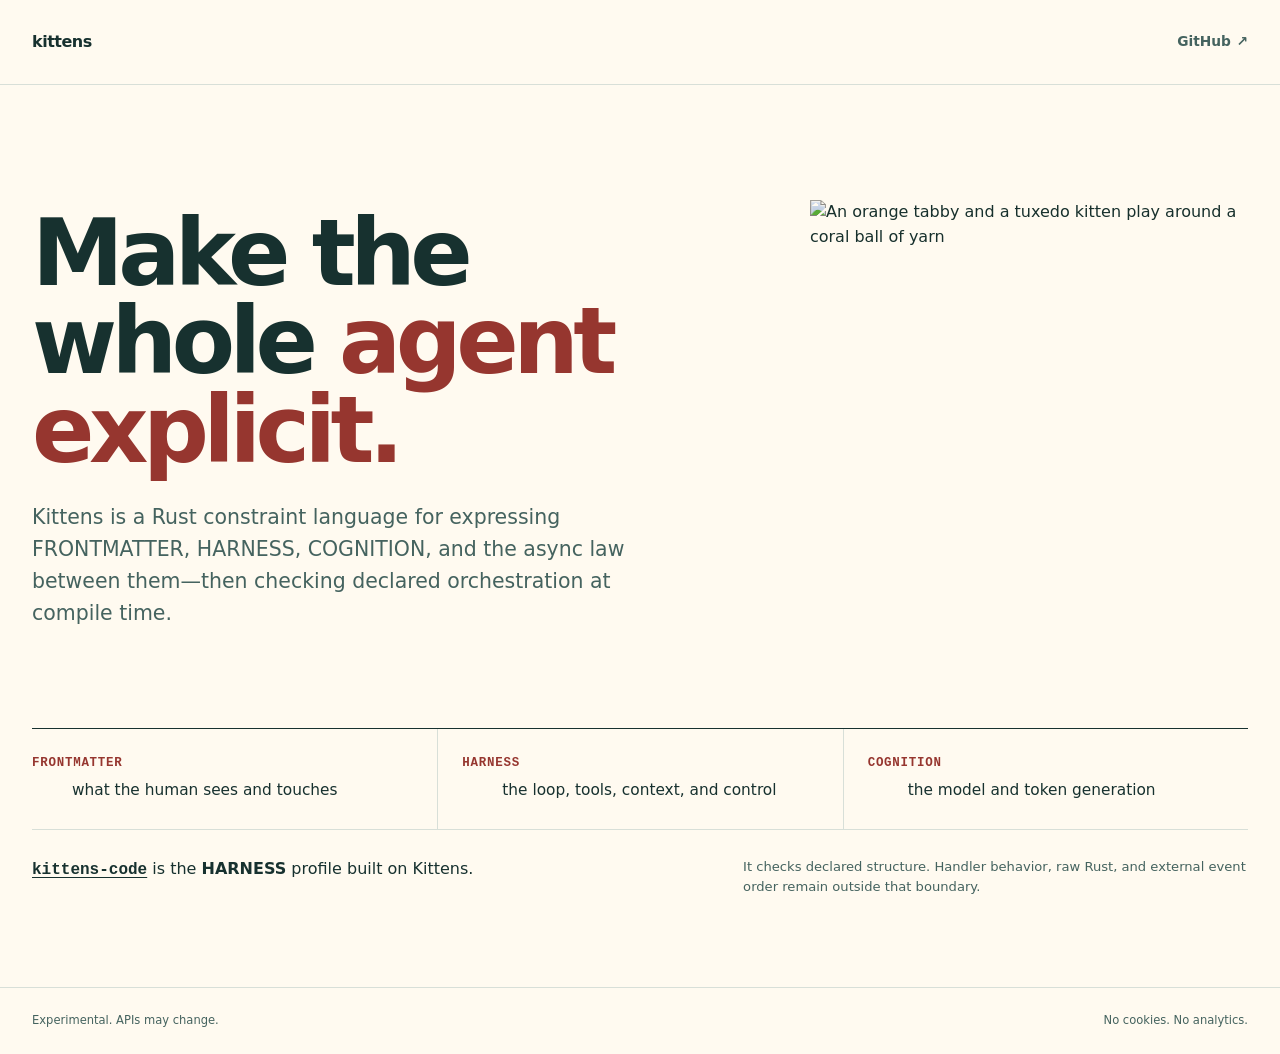
==== commit a4cd6b90: "site: make the whole-agent system the message" ====
--- a/website/src/index.html
+++ b/website/src/index.html
@@ -3,21 +3,21 @@
   <head>
     <meta charset="utf-8">
     <meta name="viewport" content="width=device-width, initial-scale=1">
-    <meta name="theme-color" content="#fff8ea">
+    <meta name="theme-color" content="#fffaf0">
     <meta name="color-scheme" content="light">
     <meta
       name="description"
-      content="Kittens turns async coordination rules into compiler feedback. Meet kittens-code, the AI coding agent that picks up where it left off."
+      content="Kittens is a Rust constraint language for making the whole agent—FRONTMATTER, HARNESS, and COGNITION—explicit."
     >
     <meta name="robots" content="index,follow,max-image-preview:large">
     <link rel="canonical" href="https://gonzih.github.io/kittens-rs/">
 
     <meta property="og:type" content="website">
     <meta property="og:site_name" content="Kittens">
-    <meta property="og:title" content="Kittens — Async Rust. Fewer surprises.">
+    <meta property="og:title" content="Kittens — Make the whole agent explicit.">
     <meta
       property="og:description"
-      content="Meet kittens-code, the AI coding agent that picks up where it left off."
+      content="A Rust constraint language for FRONTMATTER, HARNESS, COGNITION, and the async law between them."
     >
     <meta property="og:url" content="https://gonzih.github.io/kittens-rs/">
     <meta
@@ -26,13 +26,13 @@
     >
     <meta
       property="og:image:alt"
-      content="Two playful kittens, colorful yarn, and the kittens-code wordmark"
+      content="Kittens: Make the whole agent explicit, with two kittens and a ball of yarn"
     >
     <meta name="twitter:card" content="summary_large_image">
-    <meta name="twitter:title" content="Kittens — Async Rust. Fewer surprises.">
+    <meta name="twitter:title" content="Kittens — Make the whole agent explicit.">
     <meta
       name="twitter:description"
-      content="Meet kittens-code, the AI coding agent that picks up where it left off."
+      content="FRONTMATTER. HARNESS. COGNITION. One Rust constraint language."
     >
     <meta
       name="twitter:image"
@@ -50,19 +50,15 @@
       fetchpriority="high"
     >
     <link rel="stylesheet" href="styles.css">
-    <script src="script.js" defer></script>
 
-    <title>Kittens — Async Rust. Fewer surprises.</title>
+    <title>Kittens — Make the whole agent explicit.</title>
   </head>
   <body>
     <a class="skip-link" href="#main-content">Skip to content</a>
 
     <header class="site-header">
       <nav class="nav shell" aria-label="Primary navigation">
-        <a class="brand" href="#top" aria-label="Kittens home">
-          <img src="assets/kittens-logo.webp" width="44" height="44" alt="">
-          <span>kittens</span>
-        </a>
+        <a class="brand" href="#top">kittens</a>
         <a class="nav__github" href="https://github.com/Gonzih/kittens-rs">
           GitHub <span aria-hidden="true">↗</span>
         </a>
@@ -72,14 +68,12 @@
     <main id="main-content">
       <section class="hero shell" id="top" aria-labelledby="hero-title">
         <div class="hero__copy">
-          <h1 id="hero-title">Async Rust. <span>Fewer surprises.</span></h1>
+          <h1 id="hero-title">Make the whole <span>agent explicit.</span></h1>
           <p>
-            Kittens turns the coordination rules you care about into compiler feedback—before a
-            harmless edit becomes a race.
+            Kittens is a Rust constraint language for expressing FRONTMATTER, HARNESS,
+            COGNITION, and the async law between them—then checking declared orchestration at
+            compile time.
           </p>
-          <a class="button button--primary" href="#kittens-code">
-            Meet kittens-code <span aria-hidden="true">↓</span>
-          </a>
         </div>
 
         <div class="hero-art">
@@ -92,76 +86,41 @@
             decoding="async"
           >
         </div>
-      </section>
 
-      <section class="product" id="kittens-code" aria-labelledby="product-title">
-        <div class="shell product__inner">
-          <p class="product__name"><code>kittens-code</code></p>
-          <h2 id="product-title">The coding agent that picks up where it left off.</h2>
-          <p class="product__lede">
-            Work survives restarts. Long conversations stay searchable. The default demo runs
-            offline—no account, network, or hidden service.
-          </p>
+        <div class="system">
+          <dl class="layers">
+            <div class="layer">
+              <dt>FRONTMATTER</dt>
+              <dd>what the human sees and touches</dd>
+            </div>
+            <div class="layer">
+              <dt>HARNESS</dt>
+              <dd>the loop, tools, context, and control</dd>
+            </div>
+            <div class="layer">
+              <dt>COGNITION</dt>
+              <dd>the model and token generation</dd>
+            </div>
+          </dl>
 
-          <div class="product__action">
-            <div class="install-command">
-              <code id="install-code">cargo install kittens-code-cli --version 0.0.1</code>
-              <button
-                class="copy-button"
-                type="button"
-                data-copy-target="install-code"
-                aria-describedby="install-copy-status"
-              >
-                Copy
-              </button>
-            </div>
-            <p class="copy-status" id="install-copy-status" aria-live="polite"></p>
-            <a class="text-link" href="https://crates.io/crates/kittens-code-cli">
-              View on crates.io <span aria-hidden="true">↗</span>
-            </a>
-          </div>
-
-          <div class="product-art">
-            <img
-              src="assets/kittens-yarn-banner.webp"
-              width="1536"
-              height="648"
-              alt="Three playful kittens chase coral, teal, and lavender yarn"
-              loading="lazy"
-              decoding="async"
-            >
-          </div>
-        </div>
-      </section>
-
-      <section class="idea" aria-labelledby="idea-title">
-        <div class="shell idea__layout">
-          <h2 id="idea-title">Make the important order explicit.</h2>
-          <div class="idea__copy">
-            <p>Kittens lets Rust reject selected coordination mistakes before they become production mysteries.</p>
-            <p class="idea__boundary">
-              It checks the coordination you declare—not arbitrary Rust or the outside world.
+          <div class="system__close">
+            <p>
+              <a href="https://crates.io/crates/kittens-code-cli"><code>kittens-code</code></a>
+              is the <strong>HARNESS</strong> profile built on Kittens.
             </p>
-            <a class="button button--dark" href="https://github.com/Gonzih/kittens-rs">
-              Explore Kittens <span aria-hidden="true">↗</span>
-            </a>
+            <p class="boundary">
+              It checks declared structure. Handler behavior, raw Rust, and external event order
+              remain outside that boundary.
+            </p>
           </div>
         </div>
       </section>
     </main>
 
     <footer class="site-footer">
-      <div class="shell footer-grid">
-        <a class="footer-brand" href="#top" aria-label="Back to Kittens home">
-          <img src="assets/kittens-logo.webp" width="44" height="44" alt="" loading="lazy">
-          <strong>kittens</strong>
-        </a>
-        <nav class="footer-links" aria-label="Project links">
-          <a href="https://github.com/Gonzih/kittens-rs">GitHub</a>
-          <a href="https://crates.io/crates/kittens-code-cli">kittens-code</a>
-          <a href="https://docs.rs/kittens">Docs</a>
-        </nav>
-        <p>Experimental. APIs may change. · No cookies. No analytics.</p>
+      <div class="shell footer-line">
+        <p>Experimental. APIs may change.</p>
+        <p>No cookies. No analytics.</p>
       </div>
     </footer>
   </body>
--- a/website/src/styles.css
+++ b/website/src/styles.css
@@ -4,13 +4,8 @@
   --ink-soft: #45635f;
   --coral: #ff927d;
   --coral-deep: #96362f;
-  --coral-soft: #ffe3d8;
-  --teal: #08766f;
-  --lavender: #77609c;
-  --night: #17312f;
-  --night-text: #fff8ea;
   --line: #d8dfd8;
-  --shell: 78rem;
+  --shell: 76rem;
   --font-sans: Inter, ui-sans-serif, system-ui, -apple-system, BlinkMacSystemFont, "Segoe UI", sans-serif;
   --font-mono: "SFMono-Regular", Consolas, "Liberation Mono", monospace;
 }
@@ -22,19 +17,19 @@
 }
 
 html {
-  scroll-behavior: smooth;
-  scroll-padding-top: 5.5rem;
+  scroll-padding-top: 5.25rem;
 }
 
 body {
   min-width: 20rem;
+  min-height: 100vh;
   margin: 0;
   overflow-x: hidden;
   background: var(--paper);
   color: var(--ink);
   font-family: var(--font-sans);
   font-size: 1rem;
-  line-height: 1.6;
+  line-height: 1.55;
   text-rendering: optimizeLegibility;
 }
 
@@ -49,28 +44,29 @@
   text-underline-offset: 0.2em;
 }
 
-button {
-  font: inherit;
-}
-
-code {
+code,
+dt {
   font-family: var(--font-mono);
-  font-size: 0.92em;
 }
 
 h1,
-h2,
-p {
+p,
+dl,
+dd {
   margin-top: 0;
 }
 
-h1,
-h2 {
-  margin-bottom: 0;
-  font-weight: 820;
-  letter-spacing: -0.065em;
-  line-height: 0.94;
+h1 {
+  margin-bottom: 1.75rem;
+  font-size: clamp(3.75rem, 7.2vw, 6.7rem);
+  font-weight: 800;
+  letter-spacing: -0.06em;
+  line-height: 0.96;
   text-wrap: balance;
+}
+
+h1 span {
+  color: var(--coral-deep);
 }
 
 p {
@@ -83,9 +79,9 @@
 }
 
 :focus-visible {
-  outline: 3px solid var(--teal);
+  outline: 3px solid var(--coral-deep);
   outline-offset: 4px;
-  border-radius: 0.25rem;
+  border-radius: 0.15rem;
 }
 
 .shell {
@@ -101,10 +97,9 @@
   min-height: 44px;
   padding: 0.65rem 1rem;
   transform: translateY(-180%);
-  border-radius: 999px;
-  background: var(--night);
-  color: var(--night-text);
-  font-weight: 760;
+  background: var(--ink);
+  color: var(--paper);
+  font-weight: 750;
 }
 
 .skip-link:focus {
@@ -112,137 +107,62 @@
 }
 
 .site-header {
-  position: absolute;
-  z-index: 20;
-  top: 0;
-  right: 0;
-  left: 0;
+  border-bottom: 1px solid var(--line);
 }
 
 .nav {
   display: flex;
   align-items: center;
   justify-content: space-between;
-  min-height: 5.5rem;
+  min-height: 5.25rem;
 }
 
 .brand,
-.footer-brand {
-  display: inline-flex;
-  align-items: center;
-  gap: 0.65rem;
-  color: var(--ink);
-  font-weight: 830;
-  letter-spacing: -0.025em;
-  text-decoration: none;
-}
-
-.brand img,
-.footer-brand img {
-  width: 44px;
-  height: 44px;
-  border-radius: 50%;
-}
-
-.nav__github,
-.footer-links a,
-.text-link {
+.nav__github {
   display: inline-flex;
   align-items: center;
   min-height: 44px;
-  color: var(--ink-soft);
-  font-size: 0.86rem;
-  font-weight: 740;
+  color: var(--ink);
+  font-weight: 780;
   text-decoration: none;
+}
+
+.brand {
+  letter-spacing: -0.03em;
 }
 
 .nav__github {
   gap: 0.35rem;
+  color: var(--ink-soft);
+  font-size: 0.86rem;
 }
 
 .nav__github:hover,
-.footer-links a:hover,
-.text-link:hover {
-  color: var(--teal);
-}
-
-.button,
-.copy-button {
-  display: inline-flex;
+.system a:hover {
+  color: var(--coral-deep);
+}
+
+.hero {
+  display: grid;
+  grid-template-columns: minmax(0, 1.1fr) minmax(19rem, 0.7fr);
   align-items: center;
-  justify-content: center;
-  min-height: 44px;
-  border: 0;
-  border-radius: 999px;
-  font-weight: 790;
-  text-decoration: none;
-  cursor: pointer;
-}
-
-.button {
-  gap: 0.55rem;
-  padding: 0.86rem 1.25rem;
-}
-
-.button--primary {
-  background: var(--coral);
-  color: var(--ink);
-  box-shadow: 0 14px 36px rgb(150 54 47 / 18%);
-}
-
-.button--dark {
-  background: var(--night);
-  color: var(--night-text);
-}
-
-.hero {
-  position: relative;
-  display: grid;
-  grid-template-columns: minmax(0, 1fr) minmax(25rem, 0.78fr);
-  align-items: center;
-  min-height: 100svh;
-  gap: clamp(2rem, 6vw, 7rem);
-  padding-block: 8.5rem 6rem;
-}
-
-.hero::before {
-  position: absolute;
-  z-index: -1;
-  top: 12%;
-  right: -14rem;
-  width: 38rem;
-  height: 38rem;
-  border-radius: 50%;
-  background: radial-gradient(circle, rgb(255 146 125 / 22%), rgb(255 227 216 / 10%) 55%, transparent 72%);
-  content: "";
+  gap: clamp(2.5rem, 7vw, 7rem);
+  padding-block: clamp(4.5rem, 9vw, 8rem) clamp(3.5rem, 7vw, 6rem);
 }
 
 .hero__copy {
-  max-width: 53rem;
-}
-
-.hero h1 {
-  max-width: 10ch;
-  margin-bottom: 2rem;
-  font-size: clamp(4.5rem, 9.2vw, 8.8rem);
-}
-
-.hero h1 span {
-  display: block;
-  color: var(--coral-deep);
+  max-width: 48rem;
 }
 
 .hero__copy > p {
-  max-width: 38rem;
-  margin-bottom: 2rem;
-  color: var(--ink-soft);
-  font-size: clamp(1.1rem, 1.8vw, 1.35rem);
-  line-height: 1.55;
+  max-width: 42rem;
+  margin-bottom: 0;
+  color: var(--ink-soft);
+  font-size: clamp(1.08rem, 1.8vw, 1.28rem);
 }
 
 .hero-art {
-  position: relative;
-  width: min(100%, 38rem);
+  width: min(100%, 31rem);
   margin-inline: auto;
 }
 
@@ -250,285 +170,152 @@
   width: 100%;
   height: auto;
   mix-blend-mode: multiply;
-  filter: saturate(1.04) contrast(1.01);
-}
-
-.product {
-  padding-block: clamp(6rem, 11vw, 10rem);
-  overflow: hidden;
-  background: var(--night);
-  color: var(--night-text);
-}
-
-.product__inner {
-  position: relative;
-}
-
-.product__name {
-  margin-bottom: 1.8rem;
-  color: var(--coral);
-  font-size: 0.88rem;
-  font-weight: 780;
-}
-
-.product h2 {
-  max-width: 12ch;
-  margin-bottom: 2rem;
-  font-size: clamp(3.7rem, 8vw, 7.8rem);
-}
-
-.product__lede {
-  max-width: 43rem;
-  margin-bottom: 2.4rem;
-  color: #d5e2dd;
-  font-size: clamp(1.1rem, 1.8vw, 1.35rem);
-}
-
-.product__action {
-  max-width: 46rem;
-  margin-bottom: clamp(4rem, 8vw, 7rem);
-}
-
-.install-command {
+}
+
+.system {
+  grid-column: 1 / -1;
+  border-top: 1px solid var(--ink);
+}
+
+.layers {
   display: grid;
-  grid-template-columns: minmax(0, 1fr) auto;
+  grid-template-columns: repeat(3, 1fr);
+  margin-bottom: 0;
+  border-bottom: 1px solid var(--line);
+}
+
+.layer {
+  padding: 1.6rem 1.5rem 1.6rem 0;
+}
+
+.layer + .layer {
+  padding-left: 1.5rem;
+  border-left: 1px solid var(--line);
+}
+
+.layer dt {
+  margin-bottom: 0.35rem;
+  color: var(--coral-deep);
+  font-size: 0.78rem;
+  font-weight: 760;
+  letter-spacing: 0.06em;
+}
+
+.layer dd {
+  margin-bottom: 0;
+  color: var(--ink);
+  font-size: 0.96rem;
+}
+
+.system__close {
+  display: grid;
+  grid-template-columns: minmax(0, 1fr) minmax(18rem, 0.8fr);
+  gap: 2rem 5rem;
+  padding-top: 1.7rem;
+}
+
+.system__close p {
+  margin-bottom: 0;
+}
+
+.system__close a {
+  font-weight: 760;
+}
+
+.boundary {
+  color: var(--ink-soft);
+  font-size: 0.82rem;
+}
+
+.site-footer {
+  border-top: 1px solid var(--line);
+}
+
+.footer-line {
+  display: flex;
+  justify-content: space-between;
+  gap: 1rem 2rem;
+  padding-block: 1.5rem;
+  color: var(--ink-soft);
+  font-size: 0.72rem;
+}
+
+.footer-line p {
+  margin-bottom: 0;
+}
+
+.not-found {
+  display: grid;
+  min-height: 100vh;
+  align-content: center;
+  justify-items: start;
+  width: min(calc(100% - 3rem), 40rem);
+  margin-inline: auto;
+}
+
+.not-found h1 {
+  margin-bottom: 1rem;
+}
+
+.not-found p {
+  margin-bottom: 1.5rem;
+  color: var(--ink-soft);
+}
+
+.home-link {
+  display: inline-flex;
   align-items: center;
-  min-height: 4rem;
-  overflow: hidden;
-  border: 1px solid rgb(255 255 255 / 16%);
-  border-radius: 0.9rem;
-  background: rgb(255 255 255 / 7%);
-}
-
-.install-command code {
-  min-width: 0;
-  overflow-x: auto;
-  padding: 1rem 1.1rem;
-  white-space: nowrap;
-  scrollbar-width: thin;
-}
-
-.copy-button {
-  min-width: 4.7rem;
-  margin-right: 0.55rem;
-  padding: 0.55rem 0.85rem;
-  background: var(--coral);
-  color: var(--ink);
-}
-
-.copy-status {
-  min-height: 1.25rem;
-  margin: 0.35rem 0 0;
-  color: #d5e2dd;
-  font-size: 0.72rem;
-}
-
-.text-link {
-  color: var(--night-text);
-}
-
-.product-art {
-  overflow: hidden;
-  border-radius: clamp(1.2rem, 3vw, 2.5rem);
-  background: #fff4df;
-}
-
-.product-art img {
-  width: 100%;
-  height: auto;
-}
-
-.idea {
-  padding-block: clamp(6rem, 12vw, 11rem);
-  background:
-    radial-gradient(circle at 88% 18%, rgb(8 118 111 / 10%), transparent 26rem),
-    var(--paper);
-}
-
-.idea__layout {
-  display: grid;
-  grid-template-columns: minmax(0, 1.15fr) minmax(20rem, 0.65fr);
-  align-items: start;
-  gap: clamp(3rem, 8vw, 8rem);
-}
-
-.idea h2 {
-  max-width: 10ch;
-  font-size: clamp(3.5rem, 7.5vw, 7rem);
-}
-
-.idea__copy {
-  padding-top: 0.6rem;
-}
-
-.idea__copy > p:first-child {
-  margin-bottom: 1.4rem;
-  color: var(--ink);
-  font-size: clamp(1.2rem, 2vw, 1.5rem);
-  line-height: 1.5;
-}
-
-.idea__boundary {
-  margin-bottom: 2rem;
-  color: var(--ink-soft);
-  font-size: 0.88rem;
-}
-
-.site-footer {
-  padding-block: 2.2rem;
-  border-top: 1px solid var(--line);
-  background: var(--paper);
-}
-
-.footer-grid {
-  display: grid;
-  grid-template-columns: 1fr auto;
-  align-items: center;
-  gap: 1rem 2rem;
-}
-
-.footer-links {
-  display: flex;
-  flex-wrap: wrap;
-  justify-content: flex-end;
-  gap: 0.2rem 1.1rem;
-}
-
-.footer-grid > p {
-  grid-column: 1 / -1;
-  margin: 0;
-  padding-top: 1rem;
-  border-top: 1px solid var(--line);
-  color: var(--ink-soft);
-  font-size: 0.72rem;
-  text-align: center;
-}
-
-@media (prefers-reduced-motion: no-preference) {
-  .button,
-  .copy-button,
-  .nav__github,
-  .text-link {
-    transition:
-      transform 180ms ease,
-      color 180ms ease,
-      box-shadow 180ms ease;
-  }
-
-  .button:hover,
-  .copy-button:hover {
-    transform: translateY(-2px);
-  }
-
-  .hero-art img {
-    animation: soft-float 7s ease-in-out infinite;
-  }
-}
-
-@keyframes soft-float {
-  0%,
-  100% {
-    transform: translateY(0) rotate(-0.3deg);
-  }
-
-  50% {
-    transform: translateY(-8px) rotate(0.35deg);
-  }
-}
-
-@media (max-width: 900px) {
+  min-height: 44px;
+  font-weight: 760;
+}
+
+@media (max-width: 760px) {
+  .shell {
+    width: min(calc(100% - 1.5rem), var(--shell));
+  }
+
   .hero {
     grid-template-columns: 1fr;
-    min-height: 0;
-    padding-block: 9rem 6rem;
+    gap: 2.5rem;
+    padding-block: 4rem;
   }
 
   .hero-art {
-    width: min(100%, 31rem);
-  }
-
-  .idea__layout {
+    width: min(76vw, 23rem);
+  }
+
+  .layers,
+  .system__close {
     grid-template-columns: 1fr;
   }
 
-  .idea h2 {
-    max-width: 13ch;
-  }
-
-  .idea__copy {
-    max-width: 37rem;
-  }
-}
-
-@media (max-width: 600px) {
-  .shell {
-    width: min(calc(100% - 1.5rem), var(--shell));
-  }
-
-  .nav {
-    min-height: 4.8rem;
-  }
-
-  .brand img,
-  .footer-brand img {
-    width: 40px;
-    height: 40px;
-  }
-
-  .hero {
-    padding-block: 7.5rem 4.5rem;
-  }
-
-  .hero h1 {
-    font-size: clamp(3.8rem, 18vw, 5.5rem);
+  .layer,
+  .layer + .layer {
+    padding: 1.1rem 0;
+    border-left: 0;
+  }
+
+  .layer + .layer {
+    border-top: 1px solid var(--line);
+  }
+
+  .system__close {
+    gap: 1rem;
+  }
+
+  .footer-line {
+    flex-direction: column;
+    gap: 0.25rem;
+  }
+}
+
+@media (max-width: 420px) {
+  h1 {
+    font-size: clamp(3.35rem, 16vw, 4.4rem);
   }
 
   .hero__copy > p {
-    font-size: 1.05rem;
-  }
-
-  .hero__copy > .button {
-    width: 100%;
-  }
-
-  .product {
-    padding-block: 5rem;
-  }
-
-  .product h2 {
-    font-size: clamp(3.25rem, 15vw, 5rem);
-  }
-
-  .install-command {
-    grid-template-columns: 1fr;
-    padding: 0.5rem;
-  }
-
-  .install-command code {
-    width: 100%;
-    padding: 0.75rem 0.65rem;
-    font-size: 0.78rem;
-  }
-
-  .copy-button {
-    width: 100%;
-    margin: 0;
-  }
-
-  .idea {
-    padding-block: 5rem;
-  }
-
-  .idea h2 {
-    font-size: clamp(3.1rem, 14vw, 4.7rem);
-  }
-
-  .footer-grid {
-    grid-template-columns: 1fr;
-  }
-
-  .footer-links {
-    justify-content: flex-start;
+    font-size: 1rem;
   }
 }
 
@@ -536,35 +323,21 @@
   html {
     scroll-behavior: auto;
   }
-
-  *,
-  *::before,
-  *::after {
-    scroll-behavior: auto !important;
-    transition-duration: 0.01ms !important;
-    animation-duration: 0.01ms !important;
-    animation-iteration-count: 1 !important;
-  }
 }
 
 @media print {
   .site-header,
   .hero-art,
-  .copy-button,
   .site-footer {
     display: none;
   }
 
-  body,
-  .product {
-    background: #ffffff;
-    color: #000000;
-  }
-
-  .hero,
-  .product,
-  .idea {
-    min-height: 0;
-    padding-block: 1.5rem;
-  }
-}
+  .hero {
+    display: block;
+    padding-block: 1rem;
+  }
+
+  .system {
+    margin-top: 2rem;
+  }
+}
